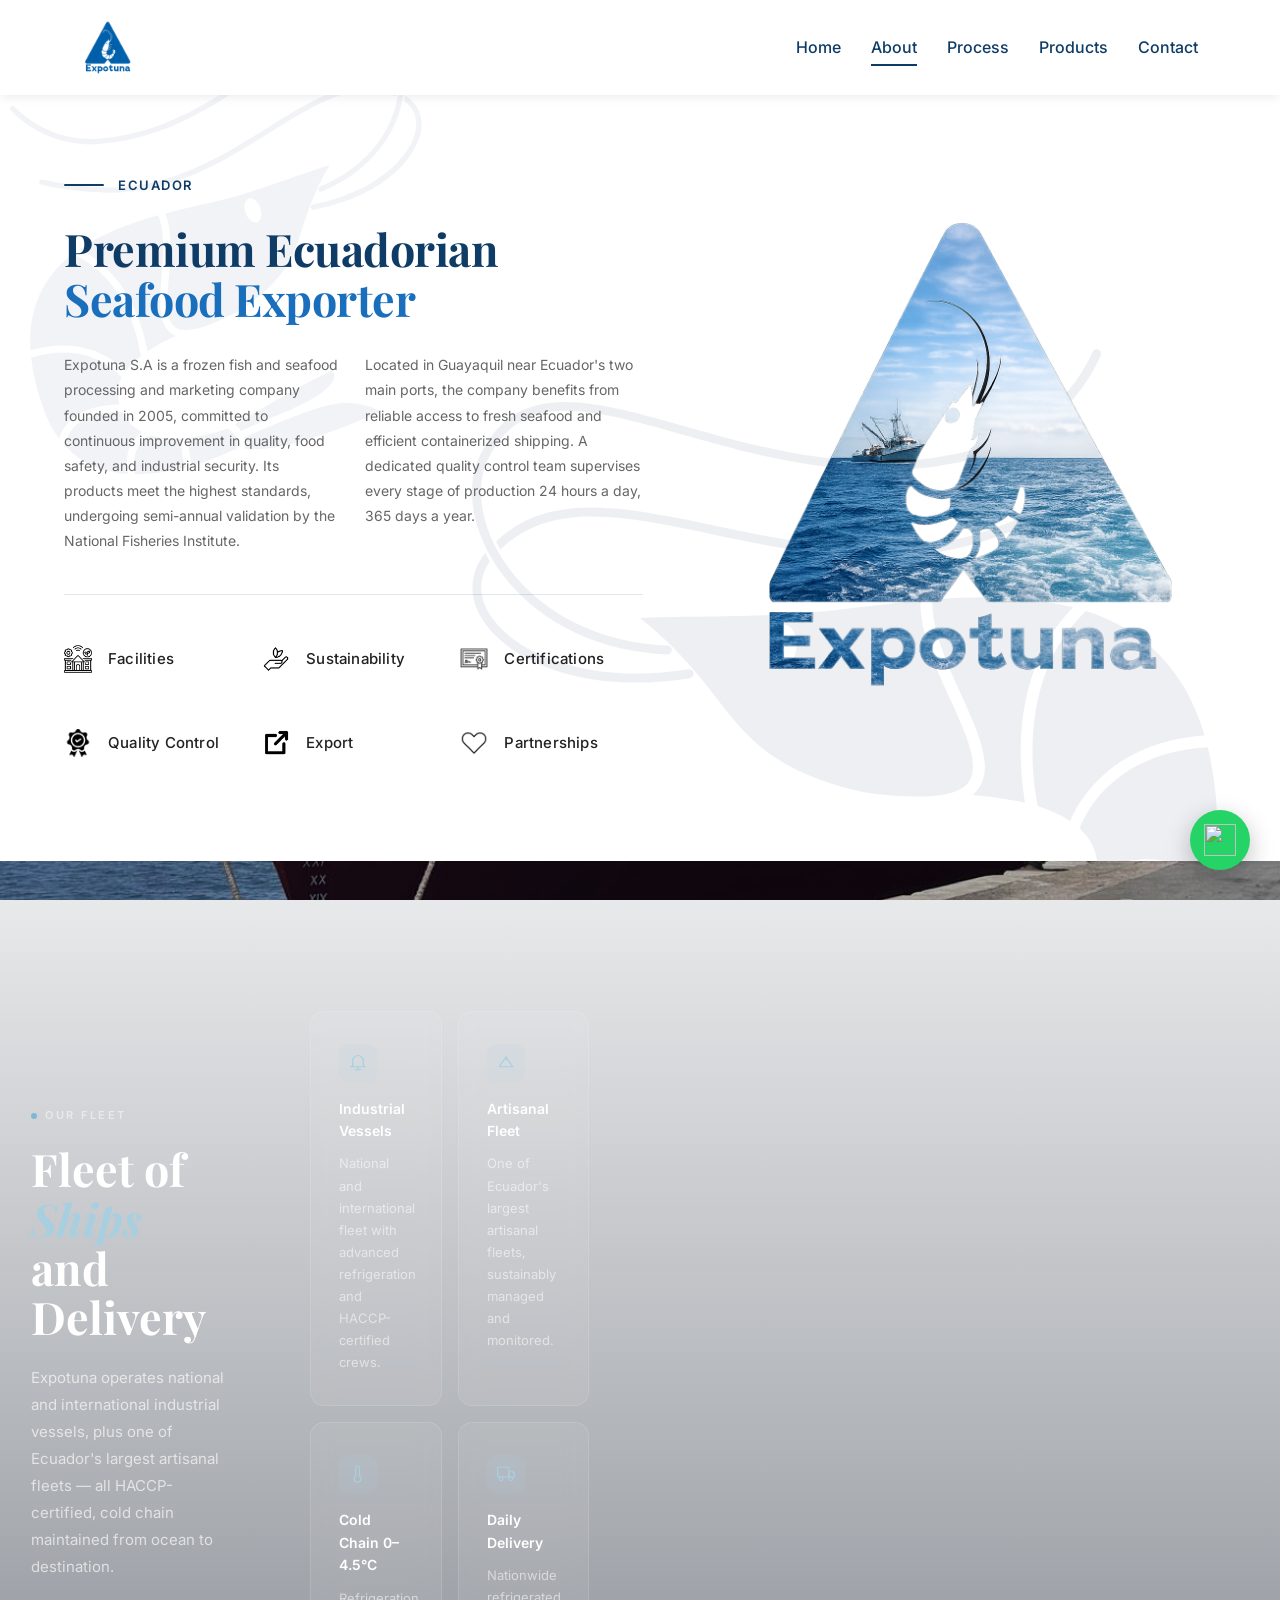
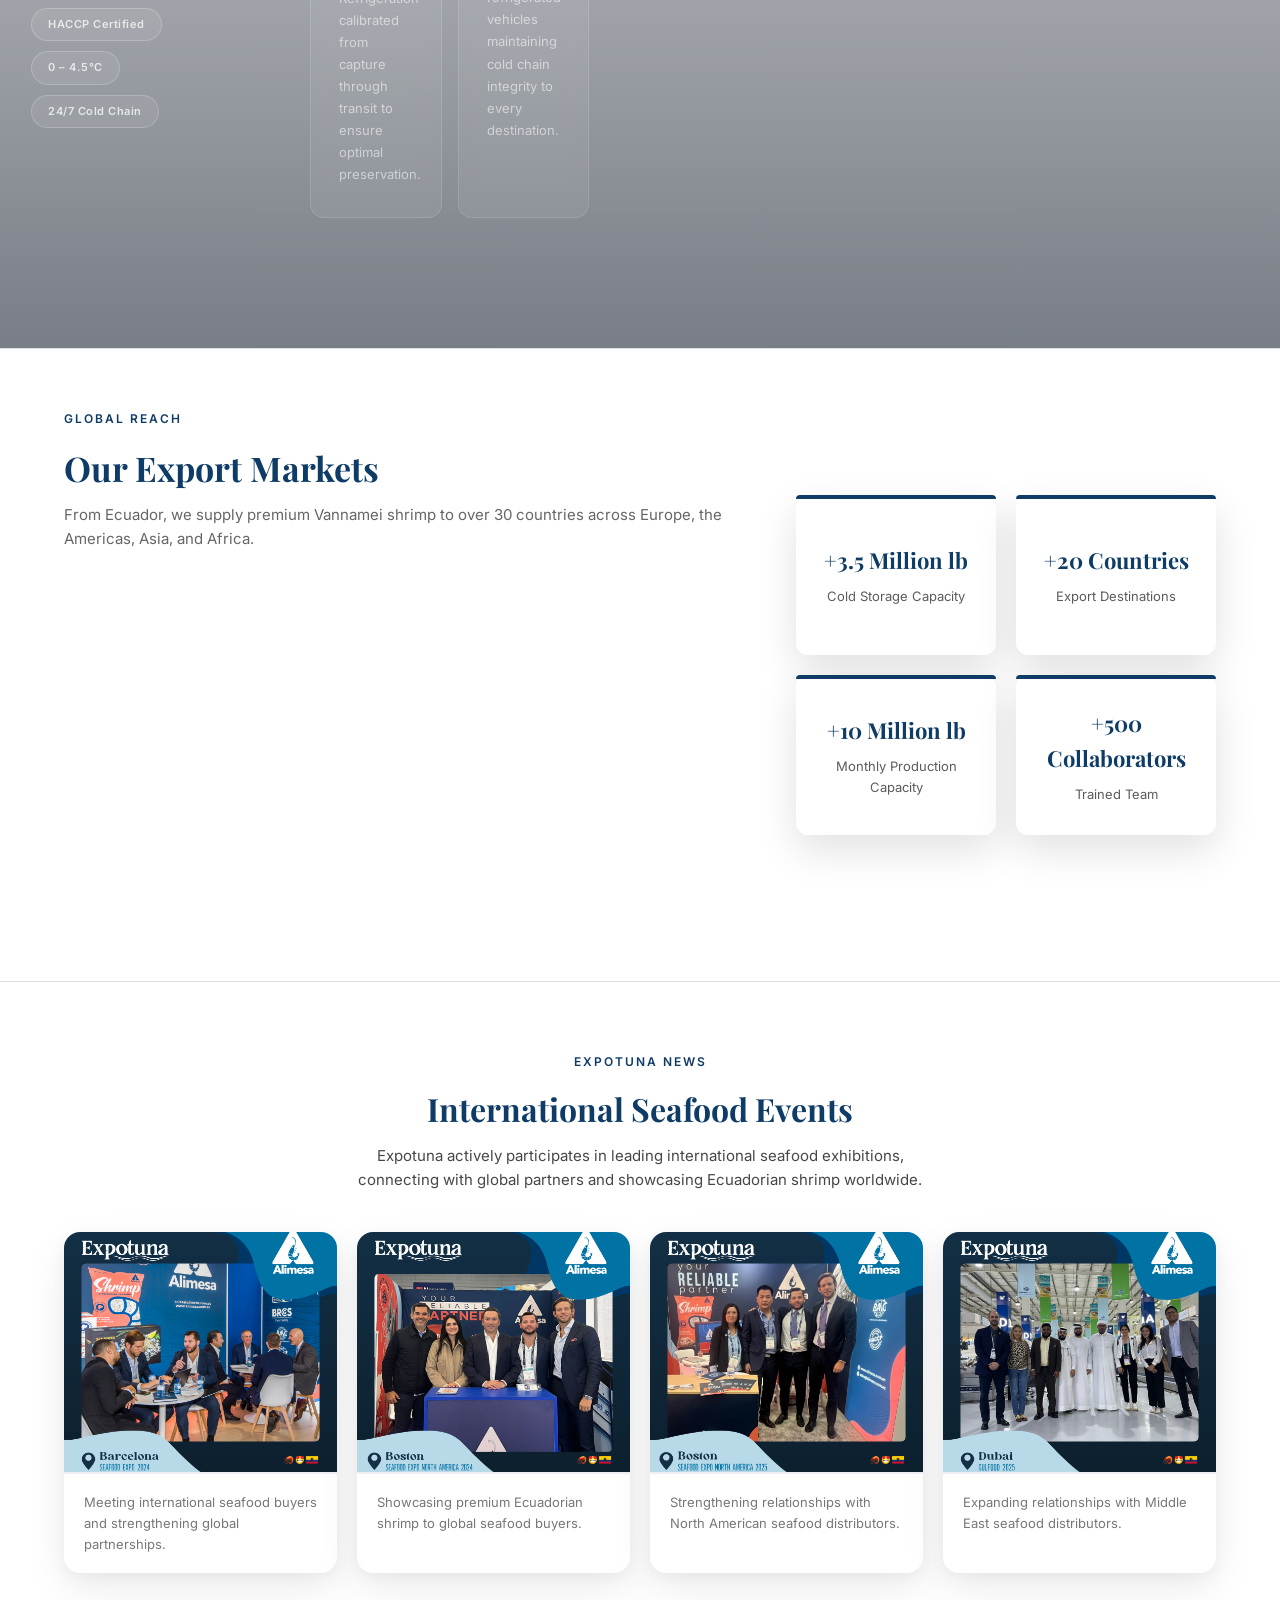
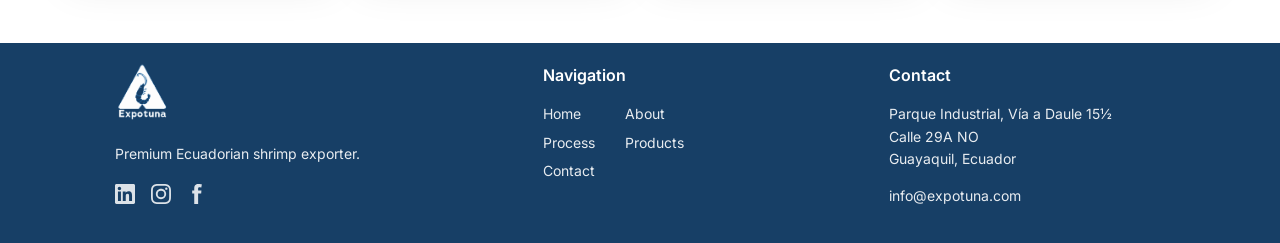
==== about.html @ 07ec6276 "Modified the about inner page: fleet of ships part" ====
<!DOCTYPE html>
<html lang="en">

<head>

    <meta charset="UTF-8">
    <meta name="viewport" content="width=device-width, initial-scale=1.0">

    <title>About - Expotuna</title>

    <link rel="stylesheet" href="css/styles.css">
    <link rel="stylesheet" href="css/about.css">

    <link
        href="https://fonts.googleapis.com/css2?family=Playfair+Display:wght@500;600;700&family=Inter:wght@300;400;500;600&display=swap"
        rel="stylesheet">

    <link rel="icon" type="image/png" href="assets/logos/expotuna-logo.png">

</head>

<a href="https://wa.me/593958924566" class="whatsapp-float" target="_blank">
    <img src="https://cdn-icons-png.flaticon.com/512/733/733585.png">
</a>

<body>


    <header class="navbar navbar-internal">

        <div class="nav-container">

            <img src="assets/logos/expotuna-logo.png" class="logo">

            <nav>
                <a href="index.html">Home</a>
                <a href="about.html" class="active">About</a>
                <a href="process.html">Process</a>
                <a href="products.html">Products</a>
                <a href="contact.html">Contact</a>
            </nav>

        </div>

    </header>

<!-- COMPANY DESCRIPTION — Editorial layout -->
<section class="about-editorial-section">

    <div class="container about-editorial-grid">
  
      <!-- LEFT: texto -->
      <div class="about-editorial-content">
  
        <div class="about-accent-line">
          <span></span>
          <p class="about-country">Ecuador</p>
        </div>
  
        <h2 class="about-editorial-title">
          Premium Ecuadorian<br>
          <span>Seafood Exporter</span>
        </h2>
  
        <div class="about-text-cols">
          <p>Expotuna S.A is a frozen fish and seafood processing and marketing company founded in 2005, committed to continuous improvement in quality, food safety, and industrial security. Its products meet the highest standards, undergoing semi-annual validation by the National Fisheries Institute.</p>
          <p>Located in Guayaquil near Ecuador's two main ports, the company benefits from reliable access to fresh seafood and efficient containerized shipping. A dedicated quality control team supervises every stage of production 24 hours a day, 365 days a year.</p>
        </div>
  
<!-- ICON GRID — custom SVGs -->
<div class="about-icon-grid">

    <div class="about-icon-item">
      <img src="assets/icons/facilities.png" alt="Facilities">
      <p>Facilities</p>
    </div>
  
    <div class="about-icon-item">
      <img src="assets/icons/sustainabilty.png" alt="Sustainability">
      <p>Sustainability</p>
    </div>
  
    <div class="about-icon-item">
      <img src="assets/icons/certifications.png" alt="Certifications">
      <p>Certifications</p>
    </div>
  
    <div class="about-icon-item">
      <img src="assets/icons/quality.png" alt="Quality Control">
      <p>Quality Control</p>
    </div>
  
    <div class="about-icon-item">
      <img src="assets/icons/export.png" alt="Export">
      <p>Export</p>
    </div>
  
    <div class="about-icon-item">
      <img src="assets/icons/heart.png" alt="Partnerships">
      <p>Partnerships</p>
    </div>
  
  </div>
  
      </div>
  
      <!-- RIGHT: logo -->
      <div class="about-visual">
        <img
          src="assets/logos/expotuna-logo-about.png"
          alt="Expotuna"
          class="about-logo-triangle"
        >
      </div>
  
    </div>
  
  </section>

<!-- FLEET SECTION -->

<section class="fleet-section">

    <!-- PARALLAX IMAGE -->
    <div class="fleet-parallax">
      <div class="fleet-parallax-img" style="background-image: url('assets/images/prueba-barco.png')"></div>
      <div class="fleet-parallax-overlay"></div>
    </div>
  
    <!-- CONTENT — aparece con fade al hacer scroll -->
    <div class="fleet-content" data-fleet-reveal>
  
      <div class="fleet-content-inner">
  
        <div class="fleet-text">
          <p class="fleet-tag">
            <span class="fleet-tag-dot"></span>
            Our Fleet
          </p>
          <h2 class="fleet-title">Fleet of <em>Ships</em><br>and Delivery</h2>
          <p class="fleet-intro">Expotuna operates national and international industrial vessels, plus one of Ecuador's largest artisanal fleets — all HACCP-certified, cold chain maintained from ocean to destination.</p>
          <div class="fleet-pills">
            <span class="fleet-pill">HACCP Certified</span>
            <span class="fleet-pill">0 – 4.5°C</span>
            <span class="fleet-pill">24/7 Cold Chain</span>
          </div>
        </div>
  
        <div class="fleet-cards">
          <div class="fleet-card">
            <div class="fleet-card-icon">
              <svg viewBox="0 0 24 24" fill="none" stroke="currentColor" stroke-width="1.6" stroke-linecap="round" stroke-linejoin="round"><path d="M22 17H2a3 3 0 0 0 3-3V9a7 7 0 0 1 14 0v5a3 3 0 0 0 3 3Z"/><path d="M12 17v4"/><path d="M8 21h8"/></svg>
            </div>
            <h5>Industrial Vessels</h5>
            <p>National and international fleet with advanced refrigeration and HACCP-certified crews.</p>
          </div>
          <div class="fleet-card">
            <div class="fleet-card-icon">
              <svg viewBox="0 0 24 24" fill="none" stroke="currentColor" stroke-width="1.6" stroke-linecap="round" stroke-linejoin="round"><path d="M3 17l9-13 9 13H3z"/><path d="M12 4v4"/></svg>
            </div>
            <h5>Artisanal Fleet</h5>
            <p>One of Ecuador's largest artisanal fleets, sustainably managed and monitored.</p>
          </div>
          <div class="fleet-card">
            <div class="fleet-card-icon">
              <svg viewBox="0 0 24 24" fill="none" stroke="currentColor" stroke-width="1.6" stroke-linecap="round" stroke-linejoin="round"><path d="M14 14.76V3.5a2.5 2.5 0 0 0-5 0v11.26a4.5 4.5 0 1 0 5 0z"/></svg>
            </div>
            <h5>Cold Chain 0–4.5°C</h5>
            <p>Refrigeration calibrated from capture through transit to ensure optimal preservation.</p>
          </div>
          <div class="fleet-card">
            <div class="fleet-card-icon">
              <svg viewBox="0 0 24 24" fill="none" stroke="currentColor" stroke-width="1.6" stroke-linecap="round" stroke-linejoin="round"><rect x="1" y="3" width="15" height="13"/><polygon points="16 8 20 8 23 11 23 16 16 16 16 8"/><circle cx="5.5" cy="18.5" r="2.5"/><circle cx="18.5" cy="18.5" r="2.5"/></svg>
            </div>
            <h5>Daily Delivery</h5>
            <p>Nationwide refrigerated vehicles maintaining cold chain integrity to every destination.</p>
          </div>
        </div>
  
      </div>
  
    </div>
  
  </section>

    <!-- EXPORT MARKETS + STATS -->
    <section class="export-map">

        <div class="container">

            <div class="export-grid">

                <!-- LEFT: MAP -->
                <div class="export-map-left">

                    <p class="section-label">GLOBAL REACH</p>
                    <h2>Our Export Markets</h2>
                    <p class="export-map-intro">
                        From Ecuador, we supply premium Vannamei shrimp to over 30 countries across Europe, the
                        Americas, Asia, and Africa.
                    </p>

                    <div class="map-wrapper">
                        <div id="map-tooltip" class="map-tooltip"></div>
                        <svg id="world-map" viewBox="0 0 960 500" xmlns="http://www.w3.org/2000/svg"
                            style="width:100%;display:block;"></svg>
                    </div>

                </div>

                <!-- RIGHT: STATS -->
                <div class="export-stats">

                    <div class="mission-card">
                        <h3>+3.5 Million lb</h3>
                        <p>Cold Storage Capacity</p>
                    </div>

                    <div class="mission-card">
                        <h3>+20 Countries</h3>
                        <p>Export Destinations</p>
                    </div>

                    <div class="mission-card">
                        <h3>+10 Million lb</h3>
                        <p>Monthly Production Capacity</p>
                    </div>

                    <div class="mission-card">
                        <h3>+500 Collaborators</h3>
                        <p>Trained Team</p>
                    </div>

                </div>

            </div>

        </div>

    </section>

    <!-- NEWS SECTION -->

    <section class="news">

        <div class="container">
            <p class="section-label">EXPOTUNA NEWS</p>
            <h2>International Seafood Events</h2>
            <p class="news-intro">
                Expotuna actively participates in leading international seafood exhibitions,
                connecting with global partners and showcasing Ecuadorian shrimp worldwide.
            </p>
            <div class="news-grid">

                <!-- BARCELONA 2024 -->
                <div class="news-card">
                    <div class="card-slider">
                        <img src="assets/images/bcn-2024-1.png" class="slide active">
                        <img src="assets/images/bcn-2024-2.png" class="slide">
                        <img src="assets/images/bcn-2024-3.png" class="slide">
                        <div class="card-overlay">
                            <p class="card-overlay-title">Seafood Expo Global</p>
                            <p class="card-overlay-location">Barcelona • 2024</p>
                        </div>
                    </div>
                    <div class="news-content">
                        <p>Meeting international seafood buyers and strengthening global partnerships.</p>
                    </div>
                </div>

                <!-- BOSTON 2024 -->
                <div class="news-card">
                    <div class="card-slider">
                        <img src="assets/images/BOSTON-2024-1.png" class="slide active">
                        <img src="assets/images/BOSTON-2024-2.png" class="slide">
                        <img src="assets/images/BOSTON-2024-3.png" class="slide">
                        <img src="assets/images/BOSTON-2024-4.png" class="slide">
                        <div class="card-overlay">
                            <p class="card-overlay-title">Seafood Expo North America</p>
                            <p class="card-overlay-location">Boston • 2024</p>
                        </div>
                    </div>
                    <div class="news-content">
                        <p>Showcasing premium Ecuadorian shrimp to global seafood buyers.</p>
                    </div>
                </div>

                <!-- BOSTON 2025 -->
                <div class="news-card">
                    <div class="card-slider">
                        <img src="assets/images/BOSTON-2025-1.png" class="slide active">
                        <img src="assets/images/BOSTON-2025-2.png" class="slide">
                        <img src="assets/images/BOSTON-2025-3.png" class="slide">
                        <img src="assets/images/BOSTON-2025-4.png" class="slide">
                        <div class="card-overlay">
                            <p class="card-overlay-title">Seafood Expo North America</p>
                            <p class="card-overlay-location">Boston • 2025</p>
                        </div>
                    </div>
                    <div class="news-content">
                        <p>Strengthening relationships with North American seafood distributors.</p>
                    </div>
                </div>

                <!-- DUBAI 2025 -->
                <div class="news-card">
                    <div class="card-slider">
                        <img src="assets/images/DUBAI-2025-1.png" class="slide active">
                        <img src="assets/images/DUBAI-2025-2.png" class="slide">
                        <img src="assets/images/DUBAI-2025-3.png" class="slide">
                        <div class="card-overlay">
                            <p class="card-overlay-title">Gulfood Expo</p>
                            <p class="card-overlay-location">Dubai • 2025</p>
                        </div>
                    </div>
                    <div class="news-content">
                        <p>Expanding relationships with Middle East seafood distributors.</p>
                    </div>
                </div>

            </div>


        </div>

        </div>

    </section>

    <!-- FOOTER -->

    <footer class="footer">

        <div class="footer-container">

            <div class="footer-col">

                <img src="assets/logos/expotuna-logo-white.png" class="footer-logo">

                <p>Premium Ecuadorian shrimp exporter.</p>

                <div class="footer-social">

                    <a href="https://www.linkedin.com/company/expotuna-s-a/" target="_blank">
                        <img src="assets/icons/linkedin.svg">
                    </a>

                    <a href="https://www.instagram.com/alimesaprofesional/" target="_blank">
                        <img src="assets/icons/instagram.svg">
                    </a>

                    <a href="https://www.facebook.com/alimesa.ec" target="_blank">
                        <img src="assets/icons/facebook.svg">
                    </a>

                </div>

            </div>


            <div class="footer-col">

                <h4>Navigation</h4>

                <div class="footer-nav">

                    <a href="index.html">Home</a>
                    <a href="about.html">About</a>
                    <a href="process.html">Process</a>
                    <a href="products.html">Products</a>
                    <a href="contact.html">Contact</a>

                </div>

            </div>


            <div class="footer-col">

                <h4>Contact</h4>

                <p class="footer-contact">
                    Parque Industrial, Vía a Daule 15½<br>
                    Calle 29A NO<br>
                    Guayaquil, Ecuador
                </p>

                <p class="footer-contact">
                    info@expotuna.com
                </p>

            </div>

        </div>

    </footer>

    <script src="https://cdn.jsdelivr.net/npm/d3@7/dist/d3.min.js"></script>
    <script src="https://cdn.jsdelivr.net/npm/topojson-client@3/dist/topojson-client.min.js"></script>
    <script src="js/about.js"></script>

</body>

</html>
---- css/styles.css ----
/* RESET */
* {
  margin: 0;
  padding: 0;
  box-sizing: border-box;
}
body {
  font-family: "Inter", sans-serif;
  color: #333;
  line-height: 1.6;
  background: #ffffff;
} /* CONTAINER */
.container {
  width: min(1200px, 90%);
  margin: auto;
} /* NAVBAR */
.navbar {
  position: absolute;
  top: 0;
  width: 100%;
  z-index: 10;
  padding: 20px 0;
}
.nav-container {
  display: flex;
  justify-content: space-between;
  align-items: center;
  width: min(1200px, 90%);
  margin: auto;
}
.logo {
  height: 110px;
}
nav a {
  color: white;
  text-decoration: none;
  margin-left: 30px;
  font-weight: 500;
  transition: 0.3s;
}
nav a:hover {
  opacity: 0.7;
} /* HERO */
.hero {
  position: relative;
  height: 100vh;
  overflow: visible;
  display: flex;
  align-items: center;
  justify-content: center;
  text-align: center;
}
.hero-img {
  position: absolute;
  width: 100%;
  height: 100%;
  object-fit: cover;
  z-index: -2;
}
.hero-overlay {
  position: absolute;
  width: 100%;
  height: 100%;
  background: rgba(0, 0, 0, 0.3);
  z-index: -1;
}
.hero-content {
  color: white;
  max-width: 700px;
}
.hero h1 {
  font-family: "Playfair Display", serif;
  font-size: 60px;
  margin-bottom: 20px;
}
.hero p {
  font-size: 18px;
  margin-bottom: 30px;
}
.hero-buttons {
  display: flex;
  justify-content: center;
  gap: 20px;
} /* BUTTONS */
.btn-primary {
  background: #0f3c66;
  color: white;
  padding: 12px 28px;
  text-decoration: none;
  border-radius: 4px;
  font-weight: 500;
  transition: 0.3s;
}
.btn-primary:hover {
  background: #1f5f9b;
}
.btn-secondary {
  border: 2px solid white;
  color: white;
  padding: 12px 28px;
  text-decoration: none;
  border-radius: 4px;
  font-weight: 500;
  transition: 0.3s;
}
.btn-secondary:hover {
  background: white;
  color: #0f3c66;
} /* ABOUT */
.about {
  padding: 140px 0;
  background: #f7f7f7;
}
.about-container {
  width: min(1180px, 90%);
  margin: auto;
  display: grid;
  grid-template-columns: 1fr 1fr;
  gap: 70px;
  align-items: center;
}
.section-label {
  font-size: 12px;
  letter-spacing: 2px;
  color: #0f3c66;
  margin-bottom: 10px;
}
.about-text h2 {
  font-size: 40px;
  margin-bottom: 20px;
}
.about-text p {
  margin-bottom: 20px;
  line-height: 1.7;
}
.about-highlights {
  margin-top: 25px;
  display: flex;
  flex-direction: column;
  gap: 10px;
  font-weight: 500;
  color: #0f3c66;
}
.about-image img {
  width: 100%;
  border-radius: 12px;
  box-shadow: 0 15px 40px rgba(0, 0, 0, 0.15);
} /* PROCESS */
.process {
  padding: 120px 0;
  text-align: center;
}
.process h2 {
  font-family: "Playfair Display", serif;
  font-size: 40px;
  margin-bottom: 60px;
}
.process-grid {
  display: grid;
  grid-template-columns: repeat(3, 1fr);
  gap: 40px;
}
.process-card img {
  width: 100%;
  border-radius: 6px;
  margin-bottom: 20px;
}
.process-card h3 {
  margin-bottom: 10px;
} /* PRODUCTS */
.products {
  padding: 120px 0;
  background: #f5f7fa;
  text-align: center;
}
.products h2 {
  font-family: "Playfair Display", serif;
  font-size: 40px;
  margin-bottom: 60px;
}
.products-grid {
  display: grid;
  grid-template-columns: repeat(4, 1fr);
  gap: 30px;
}
.product-card {
  background: white;
  border-radius: 6px;
  overflow: hidden;
  transition: 0.3s;
}
.product-card:hover {
  transform: translateY(-5px);
}
.product-card img {
  width: 100%;
  height: 200px;
  object-fit: cover;
}
.product-card h3 {
  padding: 20px;
} /* CERTIFICATIONS */
.certifications {
  padding: 90px 0 80px 0;
  background: #f5f7fa;
  text-align: center;
}
.certifications h2 {
  font-family: "Playfair Display", serif;
  font-size: 44px;
  margin-bottom: 20px;
}
.certifications p {
  max-width: 720px;
  margin: auto;
  margin-bottom: 70px;
  font-size: 17px;
  opacity: 0.85;
  line-height: 1.7;
}
.cert-grid {
  display: grid;
  grid-template-columns: repeat(4, 1fr);
  gap: 40px;
  align-items: center;
  justify-items: center;
  margin-top: 20px;
}
.cert-logo {
  display: flex;
  align-items: center;
  justify-content: center;
  height: 90px;
}
.cert-logo img {
  max-height: 75px;
  max-width: 160px;
  object-fit: contain;
  opacity: 0.9;
  transition: all 0.3s ease;
}
.cert-logo img:hover {
  opacity: 1;
  transform: scale(1.05);
} /* GALLERY */
.gallery {
  padding: 55px 0;
  background: white;
  text-align: center;
}
.gallery h2 {
  font-family: "Playfair Display", serif;
  font-size: 40px;
  margin-bottom: 10px;
}
.gallery-grid {
  display: grid;
  grid-template-columns: repeat(4, 1fr);
  gap: 20px;
  margin-top: 50px;
}
.gallery-grid img {
  width: 100%;
  height: 260px;
  object-fit: cover;
  border-radius: 12px;
  transition: 0.4s;
  box-shadow: 0 15px 35px rgba(0, 0, 0, 0.15);
}
.gallery-grid img:hover {
  transform: scale(1.05);
  box-shadow: 0 25px 50px rgba(0, 0, 0, 0.25);
} /* CONTACT CTA */
.contact-cta {
  padding: 35px 0;
  text-align: center;
  background: white;
}
.contact-cta-content {
  max-width: 520px;
  margin: auto;
}
.contact-cta h2 {
  font-family: "Playfair Display", serif;
  font-size: 34px;
  margin-bottom: 8px;
  color: #0f3c66;
}
.contact-cta p {
  font-size: 15px;
  margin-bottom: 18px;
  line-height: 1.5;
}
.cta-button {
  display: inline-block;
  background: #1d4b75;
  color: white;
  padding: 10px 24px;
  border-radius: 6px;
  text-decoration: none;
  font-weight: 500;
  transition: 0.25s;
}
.cta-button:hover {
  background: #163a5c;
  transform: translateY(-2px);
} /* FOOTER */ /* FOOTER */
.footer {
  background: #173f66;
  color: white;
  padding: 20px 0;
}
.footer-container {
  width: min(1050px, 90%);
  margin: auto;
  display: grid;
  grid-template-columns: 1.3fr 1fr 1fr;
  gap: 70px;
  align-items: start;
}
.footer-logo {
  width: 55px;
  margin-bottom: 15px;
}
.footer-col h4 {
  font-size: 16px;
  margin-bottom: 15px;
  font-weight: 600;
}
.footer-col p {
  font-size: 14px;
  line-height: 1.6;
  opacity: 0.9;
} /* NAVIGATION GRID */
.footer-nav {
  display: grid;
  grid-template-columns: auto auto;
  gap: 6px 30px;
  justify-content: start;
}
.footer-nav a {
  color: white;
  text-decoration: none;
  font-size: 14px;
  opacity: 0.9;
  transition: 0.2s;
}
.footer-nav a:hover {
  opacity: 1;
  transform: translateX(3px);
} /* CONTACT */
.footer-contact {
  font-size: 14px;
  margin-bottom: 15px;
  line-height: 1.6;
} /* RESPONSIVE */
@media (max-width: 900px) {
  .about-grid {
    grid-template-columns: 1fr;
  }
  .process-grid {
    grid-template-columns: 1fr;
  }
  .products-grid {
    grid-template-columns: 1fr 1fr;
  }
  .gallery-grid {
    grid-template-columns: 1fr 1fr;
  }
  .footer-grid {
    grid-template-columns: 1fr;
  }
  .hero h1 {
    font-size: 40px;
  }
}
@media (max-width: 600px) {
  .products-grid {
    grid-template-columns: 1fr;
  }
  .gallery-grid {
    grid-template-columns: 1fr;
  }
  .hero-buttons {
    flex-direction: column;
  }
} /* HERO IMPROVEMENTS */
.hero h1 {
  font-size: 72px;
  line-height: 1.1;
  margin-bottom: 25px;
}
.hero-subtitle {
  font-size: 20px;
  max-width: 700px;
  margin: auto;
  margin-bottom: 40px;
  opacity: 0.9;
}
.hero-stats {
  margin-top: 60px;
  display: flex;
  justify-content: center;
  gap: 80px;
  flex-wrap: wrap;
}
.hero-stat h3 {
  font-size: 32px;
  font-family: "Playfair Display", serif;
  margin-bottom: 5px;
}
.hero-stat p {
  font-size: 14px;
  letter-spacing: 1px;
  opacity: 0.85;
  text-transform: uppercase;
} /* PAGE HERO */
.page-hero {
  position: relative;
  height: 45vh;
  display: flex;
  align-items: center;
  justify-content: center;
  color: white;
  text-align: center;
  overflow: hidden;
}
.page-hero img {
  position: absolute;
  width: 100%;
  height: 100%;
  object-fit: cover;
  z-index: -2;
}
.page-hero-overlay {
  position: absolute;
  width: 100%;
  height: 100%;
  background: rgba(15, 60, 102, 0.6);
  z-index: -1;
}
.page-hero h1 {
  font-family: "Playfair Display", serif;
  font-size: 48px;
} /* PAGE CONTENT SPACING */
.about-preview,
.process,
.products,
.contact-cta {
  padding-top: 140px;
} /* PROCESS FLOW */
.process-flow {
  width: min(1200px, 90%);
  margin: auto;
  padding: 120px 0;
}
.process-step {
  display: grid;
  grid-template-columns: 1fr 1fr;
  gap: 80px;
  align-items: center;
  margin-bottom: 120px;
}
.process-step.reverse {
  direction: rtl;
}
.process-step.reverse .process-text {
  direction: ltr;
}
.process-step img {
  width: 100%;
  border-radius: 8px;
}
.process-text h2 {
  font-family: "Playfair Display", serif;
  font-size: 36px;
  margin-bottom: 20px;
}
.process-text p {
  font-size: 16px;
  max-width: 500px;
} /* RESPONSIVE */
@media (max-width: 900px) {
  .process-step {
    grid-template-columns: 1fr;
    gap: 40px;
    margin-bottom: 80px;
  }
  .process-step.reverse {
    direction: ltr;
  }
} /* PROCESS TIMELINE */
.process-flow {
  width: min(1200px, 90%);
  margin: auto;
  padding: 120px 0;
  position: relative;
} /* timeline line */
.process-timeline {
  position: absolute;
  left: 50%;
  top: 0;
  width: 4px;
  height: 100%;
  background: #e5e5e5;
  transform: translateX(-50%);
} /* step layout */
.process-step {
  display: grid;
  grid-template-columns: 1fr 1fr;
  gap: 80px;
  align-items: center;
  margin-bottom: 140px;
  position: relative;
}
.process-step.reverse {
  direction: rtl;
}
.process-step.reverse .process-text {
  direction: ltr;
} /* step number */
.process-number {
  position: absolute;
  left: 50%;
  top: 50%;
  transform: translate(-50%, -50%);
  background: #0f3c66;
  color: white;
  width: 60px;
  height: 60px;
  border-radius: 50%;
  display: flex;
  align-items: center;
  justify-content: center;
  font-weight: 600;
  z-index: 3;
} /* image */
.process-step img {
  width: 100%;
  border-radius: 10px;
  box-shadow: 0 10px 40px rgba(0, 0, 0, 0.15);
} /* text */
.process-text h2 {
  font-family: "Playfair Display", serif;
  font-size: 36px;
  margin-bottom: 20px;
}
.process-text p {
  font-size: 16px;
  max-width: 480px;
} /* animation */
[data-animate] {
  opacity: 0;
  transform: translateY(60px);
  transition: all 0.8s ease;
}
[data-animate].visible {
  opacity: 1;
  transform: translateY(0);
} /* mobile */
@media (max-width: 900px) {
  .process-timeline {
    display: none;
  }
  .process-step {
    grid-template-columns: 1fr;
    gap: 40px;
    margin-bottom: 80px;
  }
  .process-number {
    display: none;
  }
  .process-step.reverse {
    direction: ltr;
  }
} /* NAVBAR INTERNAL PAGES */
.navbar-dark {
  position: relative;
  background: white;
  box-shadow: 0 2px 12px rgba(0, 0, 0, 0.08);
}
.navbar-dark nav a {
  color: #0f3c66;
}
.navbar-dark nav a:hover {
  opacity: 0.7;
} /* PAGE HERO FIX */
.page-hero {
  margin-top: 0;
  height: 55vh;
}
.process-number {
  border: 6px solid white;
  box-shadow: 0 5px 20px rgba(0, 0, 0, 0.15);
} /* INTERNAL NAVBAR */
.navbar-internal {
  position: relative;
  background: white;
  padding: 20px;
  box-shadow: 0 2px 10px rgba(0, 0, 0, 0.08);
}
.navbar-internal nav a {
  color: #0f3c66;
}
.navbar-internal nav a:hover {
  opacity: 0.7;
}
.process-timeline {
  position: absolute;
  left: 50%;
  top: 0;
  width: 4px;
  height: 100%;
  background: #e5e5e5;
  transform: translateX(-50%);
  z-index: -1;
}
[data-animate] {
  opacity: 0;
  transform: translateY(60px);
  transition: all 0.8s ease;
}
[data-animate].visible {
  opacity: 1;
  transform: translateY(0);
} /* MISSION */
.mission {
  padding: 80px 0;
  background: linear-gradient(180deg, white 0%, white 100%);
}
.mission-grid {
  display: grid;
  grid-template-columns: 1fr 1fr;
  gap: 40px;
}
.mission-card::before {
  content: "";
  position: absolute;
  top: 0;
  left: 0;
  width: 100%;
  height: 4px;
  background: #0f3c66;
  border-radius: 12px 12px 0 0;
}
.mission-card {
  background: white;
  padding: 55px;
  border-radius: 12px;
  box-shadow: 0 20px 45px rgba(0, 0, 0, 0.08);
  position: relative;
  transition: all 0.35s ease;
}
.mission-card h3 {
  font-family: "Playfair Display", serif;
  font-size: 32px;
  margin-bottom: 15px;
  color: #0f3c66;
} /* SLIDER */
.hero-slider {
  position: absolute;
  top: 0;
  left: 0;
  width: 100%;
  height: 100%;
  z-index: -2;
}
.slide {
  position: absolute;
  top: 0;
  left: 0;
  width: 100%;
  height: 100%;
  object-fit: cover;
  transform: scale(1.05);
  opacity: 0;
  transition: opacity 1s ease, transform 6s ease;
}
.slide.active {
  opacity: 1;
  transform: scale(1);
} /* OVERLAY */
.hero-overlay {
  position: absolute;
  top: 0;
  left: 0;
  width: 100%;
  height: 100%;
  background: rgba(15, 60, 102, 0.55);
  z-index: -1;
} /* CONTENT */
.hero-content {
  color: white;
  max-width: 750px;
  z-index: 2;
}
.hero h1 {
  font-family: "Playfair Display", serif;
  font-size: 64px;
  margin-bottom: 25px;
}
.hero-subtitle {
  font-size: 20px;
  margin-bottom: 35px;
} /* ARROWS */
.slider-arrow {
  position: absolute;
  top: 50%;
  transform: translateY(-50%);
  font-size: 32px;
  color: white;
  background: rgba(255, 255, 255, 0.25);
  width: 50px;
  height: 50px;
  display: flex;
  align-items: center;
  justify-content: center;
  border-radius: 50%;
  cursor: pointer;
  backdrop-filter: blur(5px);
}
.slider-arrow.left {
  left: 30px;
}
.slider-arrow.right {
  right: 30px;
} /* CARDS */
.hero-cards {
  position: absolute;
  bottom: -70px;
  left: 50%;
  transform: translateX(-50%);
  display: flex;
  gap: 50px;
  z-index: 5;
}
.hero-card {
  background: white;
  width: 260px;
  height: 160px;
  display: flex;
  flex-direction: column;
  align-items: center;
  justify-content: center;
  border-radius: 16px;
  box-shadow: 0 25px 50px rgba(0, 0, 0, 0.15), 0 10px 25px rgba(0, 0, 0, 0.1);
  border: 1px solid rgba(0, 0, 0, 0.04);
  text-align: center;
  transform: translateY(-30px);
}
.hero-card h3 {
  font-family: "Playfair Display", serif;
  font-size: 44px;
  color: #0f3c66;
  margin-bottom: 5px;
}
.hero-card p {
  font-size: 13px;
  letter-spacing: 1px;
  text-transform: uppercase;
  opacity: 0.75;
}
.hero-card:hover {
  transform: translateY(-25px);
  box-shadow: 0 30px 60px rgba(0, 0, 0, 0.18), 0 10px 25px rgba(0, 0, 0, 0.12);
  transition: all 0.35s ease;
}
.section-label {
  font-size: 12px;
  letter-spacing: 2px;
  text-transform: uppercase;
  color: #0f3c66;
  margin-bottom: 12px;
  font-weight: 600;
}
.cert-divider {
  width: 80px;
  height: 2px;
  background: #0f3c66;
  margin: 40px auto 60px auto;
  opacity: 0.3;
}
.mission-line {
  width: 40px;
  height: 3px;
  background: #0f3c66;
  margin: 10px 0 20px 0;
  border-radius: 2px;
} /* PRODUCTS INTRO */
.products-intro {
  padding: 100px 0;
  text-align: center;
  background: #f7f7f7;
}
.products-intro p {
  max-width: 700px;
  margin: auto;
  margin-top: 20px;
} /* PRODUCT CATEGORIES */
.product-categories {
  padding: 120px 0;
  background: white;
  text-align: center;
}
.category-grid {
  display: grid;
  grid-template-columns: repeat(3, 1fr);
  gap: 40px;
  margin-top: 60px;
}
.category-card {
  background: #f7f7f7;
  border-radius: 10px;
  overflow: hidden;
  box-shadow: 0 10px 30px rgba(0, 0, 0, 0.08);
  transition: 0.3s;
}
.category-card:hover {
  transform: translateY(-6px);
}
.category-card img {
  width: 100%;
  height: 260px;
  object-fit: cover;
}
.category-card h3 {
  padding: 20px;
  color: #0f3c66;
} /* PACKAGING */
.packaging {
  padding: 120px 0;
  background: #f7f7f7;
  text-align: center;
}
.packaging p {
  max-width: 600px;
  margin: auto;
  margin-bottom: 50px;
}
.packaging-grid {
  display: grid;
  grid-template-columns: repeat(3, 1fr);
  gap: 40px;
  align-items: center;
}
.packaging-grid img {
  width: 100%;
  max-height: 260px;
  object-fit: contain;
} /* FIX CONTACT CTA SIZE */
.contact-cta {
  padding-top: 35px !important;
  padding-bottom: 35px !important;
} /* ABOUT */
.about {
  padding: 120px 0;
  background: #ffffff;
}
.about-grid {
  display: grid;
  grid-template-columns: 1fr 1fr;
  gap: 80px;
  align-items: center;
}
.about-text h2 {
  font-family: "Playfair Display", serif;
  font-size: 42px;
  margin-bottom: 25px;
}
.about-text p {
  margin-bottom: 18px;
  font-size: 16px;
  max-width: 520px;
}
.about-img {
  width: 100%;
  border-radius: 8px;
  box-shadow: 0 10px 40px rgba(0, 0, 0, 0.12);
} /* HERO SOCIAL ICONS */
.hero-social {
  position: absolute;
  top: 30px;
  right: 40px;
  display: flex;
  gap: 18px;
  z-index: 20;
}
.hero-social img {
  height: 22px;
  width: auto;
  opacity: 0.9;
  transition: all 0.3s ease;
}
.hero-social img:hover {
  opacity: 1;
  transform: scale(1.15);
}
.hero-social img {
  filter: invert(1);
} /* NAV MENU */
.nav-menu {
  display: flex;
  align-items: center;
  gap: 30px;
} /* FOOTER SOCIAL */
.footer-social {
  display: flex;
  gap: 16px;
  margin-top: 18px;
}
.footer-social img {
  height: 20px;
  filter: invert(1);
  opacity: 0.85;
  transition: all 0.3s ease;
}
.footer-social img:hover {
  opacity: 1;
  transform: scale(1.15);
} /* WORK WITH US */
.work {
  background: #f5f7fa;
  padding: 70px 0;
  text-align: center;
}
.work-title {
  font-family: "Playfair Display", serif;
  font-size: 42px;
  margin-bottom: 15px;
  color: #0f3c66;
}
.work-subtitle {
  max-width: 700px;
  margin: 0 auto 60px auto;
  font-size: 17px;
  line-height: 1.7;
}
.work-grid {
  display: grid;
  grid-template-columns: 1fr 1fr;
  gap: 40px;
}
.work-card {
  background: white;
  padding: 50px;
  border-radius: 14px;
  box-shadow: 0 15px 40px rgba(0, 0, 0, 0.08);
  font-size: 18px;
  line-height: 1.6;
}
.work-email {
  margin-top: 25px;
  font-weight: 600;
  font-size: 20px;
  color: #0f3c66;
  letter-spacing: 0.3px;
}
.work-card {
  background: white;
  padding: 55px 50px;
  border-radius: 16px;
  box-shadow: 0 25px 60px rgba(0, 0, 0, 0.08);
  transition: all 0.35s ease;
  position: relative;
}
.work-button {
  display: inline-block;
  margin-top: 25px;
  background: #0f3c66;
  color: white;
  padding: 14px 28px;
  border-radius: 8px;
  text-decoration: none;
  font-weight: 500;
  transition: all 0.3s ease;
}
.work-button:hover {
  background: #0c2f4e;
}
.work-card:hover {
  transform: translateY(-6px);
  box-shadow: 0 35px 80px rgba(0, 0, 0, 0.12);
}
.work-card::before {
  content: "";
  position: absolute;
  top: 0;
  left: 0;
  width: 100%;
  height: 4px;
  background: #0f3c66;
  border-radius: 16px 16px 0 0;
} /* MOBILE */
@media (max-width: 900px) {
  .work-grid {
    grid-template-columns: 1fr;
  }
}
.products-section {
  padding: 100px 0;
  background: #f7f9fc;
  text-align: center;
}
.products-section h2 {
  font-family: "Playfair Display", serif;
  font-size: 40px;
  margin-bottom: 25px;
  color: #0f3c66;
}
.products-description {
  max-width: 720px;
  margin: auto;
  margin-bottom: 70px;
  font-size: 16px;
  line-height: 1.7;
  opacity: 0.9;
}
.whatsapp-float {
  position: fixed;
  bottom: 30px;
  right: 30px;
  width: 60px;
  height: 60px;
  background: #25d366;
  border-radius: 50%;
  display: flex;
  align-items: center;
  justify-content: center;
  box-shadow: 0 8px 25px rgba(0, 0, 0, 0.25);
  z-index: 999;
  transition: all 0.3s ease;
}
.whatsapp-float img {
  width: 32px;
  height: 32px;
}
.whatsapp-float:hover {
  transform: scale(1.08);
  box-shadow: 0 10px 30px rgba(0, 0, 0, 0.35);
} /* GROUP SECTION */
.group-section {
  padding: 70px 0;
  background: #f5f7fa;
  text-align: center;
}
.group-title {
  font-size: 42px;
  margin-bottom: 15px;
  color: #1d3557;
}
.group-intro {
  max-width: 650px;
  margin: 0 auto 70px;
  font-size: 17px;
  color: #666;
  line-height: 1.6;
} /* GRID */
.group-grid {
  display: grid;
  grid-template-columns: repeat(3, 1fr);
  gap: 40px;
  max-width: 1000px;
  margin: 0 auto;
} /* CARD */
.company-card {
  background: white;
  padding: 45px 35px 40px 35px;
  border-radius: 16px;
  box-shadow: 0 15px 35px rgba(0, 0, 0, 0.08), 0 5px 15px rgba(0, 0, 0, 0.04);
  transition: all 0.35s ease;
  position: relative;
  overflow: hidden;
  display: flex;
  flex-direction: column;
  align-items: center;
  text-align: center;
}
.company-card:hover {
  transform: translateY(-8px);
  box-shadow: 0 30px 60px rgba(0, 0, 0, 0.12), 0 10px 25px rgba(0, 0, 0, 0.08);
} /* LOGO */
.company-logo {
  height: 95px;
  object-fit: contain;
  margin-bottom: 28px;
  opacity: 0.95;
} /* TEXT */
.company-card p {
  font-size: 15px;
  color: #555;
  line-height: 1.6;
  margin-bottom: 28px;
  max-width: 260px;
} /* BUTTON */
.company-btn {
  display: inline-block;
  background: #0f3c66;
  color: white;
  padding: 11px 22px;
  border-radius: 6px;
  font-size: 14px;
  font-weight: 500;
  text-decoration: none;
  transition: all 0.25s ease;
}
.company-btn:hover {
  background: #0c2f4e;
  transform: translateY(-1px);
}
.company-card::before {
  content: "";
  position: absolute;
  top: 0;
  left: 0;
  width: 100%;
  height: 4px;
  background: #0f3c66;
} /* NOTE */
.group-note {
  margin-top: 40px;
  font-size: 14px;
  color: #888;
}
.hero-video {
  position: absolute;
  width: 100%;
  height: 100%;
  object-fit: cover;
  z-index: -2;
}
nav {
  display: flex;
  align-items: center;
} /* ACTIVE NAV LINK */ /* NAVBAR ACTIVE + HOVER ANIMATION */
nav a {
  position: relative;
}
nav a::after {
  content: "";
  position: absolute;
  left: 50%;
  bottom: -6px;
  width: 0%;
  height: 2px;
  background: #0f3c66;
  transition: all 0.3s ease;
  transform: translateX(-50%);
} /* hover animation */
nav a:hover::after {
  width: 100%;
} /* active page */
nav a.active::after {
  width: 100%;
}

/* HOME NAVBAR */

.navbar-home{
    position:fixed;
    top:0;
    left:0;
    width:100%;
    background:transparent;
    box-shadow:none;
    }
    
    /* links blancos sobre hero */
    
    .navbar-home nav a{
    color:white;
    }
    
    /* cuando haces scroll */
    
    .navbar-home.scrolled{
    background:white;
    box-shadow:0 2px 10px rgba(0,0,0,0.08);
    }
    
    .navbar-home.scrolled nav a{
    color:#0f3c66;
    }

    /* LOGO SWITCH SOLO PARA HOME */

.navbar-home .logo-wrapper{
    position:relative;
    height:55px;
    }
    
    .navbar-home .logo{
    height:55px;
    position:absolute;
    left:0;
    top:0;
    transition:opacity .35s ease;
    }
    
    /* estado inicial */
    
    .navbar-home .logo-blue{
    opacity:0;
    }
    
    .navbar-home .logo-white{
    opacity:1;
    }
    
    /* estado scroll */
    
    .navbar-home.scrolled .logo-white{
    opacity:0;
    }
    
    .navbar-home.scrolled .logo-blue{
    opacity:1;
    }


    /* ================================
   SECTION BACKGROUNDS + DIVIDERS
   All sections after hero → white
   Separated by a thin brand-blue line
================================ */

/* Shared divider style */
.about,
.group-section,
.mission,
.certifications,
.work,
.contact-cta {
  background: #ffffff;
  border-top: 1px solid rgba(15, 60, 102, 0.15);
}

/* ABOUT */
.about {
  padding: 120px 0;
}

/* GROUP SECTION */
.group-section {
  padding: 70px 0;
  text-align: center;
}

/* MISSION */
.mission {
  padding: 80px 0;
  background: #ffffff;
  background: linear-gradient(180deg, #ffffff 0%, #ffffff 100%); /* override existing gradient */
}

/* CERTIFICATIONS */
.certifications {
  padding: 90px 0 80px 0;
}

/* WORK WITH US */
.work {
  padding: 70px 0;
}

/* CONTACT CTA */
.contact-cta {
  padding: 35px 0 !important;
}


/* Matches inner pages navbar when scrolled */
.navbar-home.scrolled {
    background: white;
    box-shadow: 0 2px 10px rgba(0, 0, 0, 0.08);
    border-bottom: 0.5px solid rgba(15, 60, 102, 0.3);
  }



/* ================================
   OUR GROUP — B + D combined
   Minimal borderless + always visible content
================================ */

.group-section {
    padding: 80px 0;
    background: #ffffff;
    text-align: center;
  }
  
  .group-grid {
    display: grid;
    grid-template-columns: repeat(3, 1fr);
    gap: 30px;
    max-width: 1000px;
    margin: 0 auto;
  }
  
  /* CARD */
  .company-card {
    background: #f8fafc;
    padding: 50px 35px 40px 35px;
    border-radius: 12px;
    border: 0.5px solid rgba(15, 60, 102, 0.1);
    box-shadow: none;
    transition: all 0.35s ease;
    position: relative;
    overflow: hidden;
    display: flex;
    flex-direction: column;
    align-items: center;
    text-align: center;
  }
  
  /* Remove old blue top bar */
  .company-card::before {
    display: none;
  }
  
  /* Angled color accent — top left corner triangle */
  .company-card::after {
    content: "";
    position: absolute;
    top: 0;
    left: 0;
    width: 0;
    height: 0;
    border-style: solid;
    border-width: 36px 36px 0 0;
    border-color: rgba(15, 60, 102, 0.12) transparent transparent transparent;
    transition: border-width 0.35s ease;
  }
  
  .company-card:hover {
    background: #ffffff;
    border-color: rgba(15, 60, 102, 0.18);
    box-shadow: 0 16px 48px rgba(15, 60, 102, 0.08);
    transform: translateY(-5px);
  }
  
  .company-card:hover::after {
    border-width: 48px 48px 0 0;
    border-color: rgba(15, 60, 102, 0.2) transparent transparent transparent;
  }
  
  /* LOGO */
  .company-logo {
    height: 80px;
    object-fit: contain;
    margin-bottom: 24px;
    opacity: 0.92;
    transition: opacity 0.3s ease;
  }
  
  .company-card:hover .company-logo {
    opacity: 1;
  }
  
  /* DESCRIPTION */
  .company-card p {
    font-size: 14px;
    color: #666;
    line-height: 1.7;
    margin-bottom: 24px;
    max-width: 240px;
  }
  
  /* BUTTON */
  .company-btn {
    display: inline-block;
    margin-top: auto;
    background: transparent;
    color: #0f3c66;
    padding: 9px 22px;
    border-radius: 6px;
    font-size: 13px;
    font-weight: 500;
    text-decoration: none;
    border: 1px solid rgba(15, 60, 102, 0.25);
    transition: all 0.25s ease;
  }
  
  .company-btn:hover {
    background: #0f3c66;
    color: white;
    border-color: #0f3c66;
  }
  
  /* NOTE */
  .group-note {
    margin-top: 40px;
    font-size: 13px;
    color: #aaa;
  }

  /* Active link underline — white when over hero, blue when scrolled */
.navbar-home nav a::after {
    background: white !important;
  }
  
  .navbar-home nav a.active::after {
    width: 100%;
    background: white !important;
  }
  
  .navbar-home.scrolled nav a::after {
    background: #0f3c66 !important;
  }
  
  .navbar-home.scrolled nav a.active::after {
    width: 100%;
    background: #0f3c66 !important;
  }

/* ================================
   HERO CARDS — Option D
   Glassmorphism + animated counters
================================ */

.hero-cards {
    position: absolute;
    bottom: 40px;
    left: 50%;
    transform: translateX(-50%);
    display: flex;
    gap: 24px;
    z-index: 5;
  }
  
  .hero-card {
    background: rgba(255, 255, 255, 0.12);
    backdrop-filter: blur(12px);
    -webkit-backdrop-filter: blur(12px);
    width: 220px;
    height: 140px;
    display: flex;
    flex-direction: column;
    align-items: center;
    justify-content: center;
    border-radius: 16px;
    border: 1px solid rgba(255, 255, 255, 0.25);
    text-align: center;
    transition: all 0.35s ease;
  }
  
  .hero-card:hover {
    background: rgba(255, 255, 255, 0.2);
    border-color: rgba(255, 255, 255, 0.4);
    transform: translateY(-4px);
  }
  
  .hero-card h3 {
    font-family: "Playfair Display", serif;
    font-size: 40px;
    color: white;
    margin-bottom: 6px;
    text-shadow: 0 2px 8px rgba(0, 0, 0, 0.2);
  }
  
  .hero-card p {
    font-size: 11px;
    letter-spacing: 1.5px;
    text-transform: uppercase;
    color: rgba(255, 255, 255, 0.8);
    font-weight: 500;
  }





  /* ================================
   ANIMATED WAVE DIVIDER
================================ */

.wave-divider {
    position: absolute;
    bottom: -100px;
    left: 0;
    width: 100%;
    line-height: 0;
    z-index: 3;
    overflow: hidden;
  }
  
  .wave-divider svg {
    display: block;
    width: 200%;
    height: 200px;
    animation: waveMove 18s linear infinite;
  }
  
  .wave2 {
    animation: waveShift 6s linear infinite;
  }
  
  .wave3 {
    animation: waveShift2 10s linear infinite;
  }
  
  @keyframes waveMove {
    0%   { transform: translateX(0); }
    100% { transform: translateX(-50%); }
  }
  
  @keyframes waveShift {
    0%   { transform: translateX(0); }
    100% { transform: translateX(-30%); }
  }
  
  @keyframes waveShift2 {
    0%   { transform: translateX(0); }
    100% { transform: translateX(-40%); }
  }



/* ================================
   HERO — FINAL CLEAN VERSION
   Delete ALL previous hero rules and
   replace with this single block
================================ */

.hero {
    position: relative;
    height: 100vh;
    overflow: hidden;
    display: flex;
    flex-direction: column;
    align-items: flex-start;
    justify-content: center;
    text-align: left;
  }
  
  .hero-video {
    position: absolute;
    width: 100%;
    height: 100%;
    object-fit: cover;
    z-index: -2;
  }
  
  .hero-overlay {
    position: absolute;
    top: 0;
    left: 0;
    width: 100%;
    height: 100%;
    background: linear-gradient(
      135deg,
      rgba(10, 35, 70, 0.88) 0%,
      rgba(15, 60, 102, 0.75) 60%,
      rgba(15, 60, 102, 0.55) 100%
    );
    z-index: -1;
  }
  
  /* CONTENT */
  .hero-content {
    color: white;
    max-width: 680px;
    z-index: 2;
    padding-left: 8%;
    margin-top: -95px;
  }
  
  .hero h1 {
    font-family: "Playfair Display", serif;
    font-size: 72px;
    line-height: 1.1;
    margin-bottom: 20px;
    font-weight: 700;
    letter-spacing: -1px;
  }
  
  .hero-subtitle {
    font-size: 19px;
    max-width: 520px;
    margin: 0 0 32px 0;
    opacity: 0.85;
    line-height: 1.6;
  }
  
  .hero-buttons {
    display: flex;
    justify-content: flex-start;
    gap: 16px;
    margin-bottom: 40px;
  }
  
  /* CARDS */
  .hero-cards {
    display: flex;
    gap: 16px;
    z-index: 5;
    padding-left: 8%;
  }
  
  .hero-card {
    background: rgba(255, 255, 255, 0.12);
    backdrop-filter: blur(12px);
    -webkit-backdrop-filter: blur(12px);
    width: 150px;
    height: 100px;
    display: flex;
    flex-direction: column;
    align-items: center;
    justify-content: center;
    border-radius: 14px;
    border: 1px solid rgba(255, 255, 255, 0.25);
    text-align: center;
    transition: all 0.35s ease;
  }
  
  .hero-card:hover {
    background: rgba(255, 255, 255, 0.2);
    border-color: rgba(255, 255, 255, 0.4);
    transform: translateY(-3px);
  }
  
  .hero-card h3 {
    font-family: "Playfair Display", serif;
    font-size: 26px;
    color: white;
    margin-bottom: 4px;
  }
  
  .hero-card p {
    font-size: 9px;
    letter-spacing: 1.2px;
    text-transform: uppercase;
    color: rgba(255, 255, 255, 0.8);
    font-weight: 500;
  }
  
  /* WAVE DIVIDER */
  .wave-divider {
    position: absolute;
    bottom: -40px;
    left: 0;
    width: 100%;
    line-height: 0;
    z-index: 3;
    overflow: hidden;
  }
  
  .wave-divider svg {
    display: block;
    width: 200%;
    height: 280px;
    animation: waveMove 70s linear infinite;
  }
  
  .wave2 { animation: waveShift 34s linear infinite; }
  .wave3 { animation: waveShift2 30s linear infinite; }
  .wave4 { animation: waveMove 35s linear infinite; }
  
  @keyframes waveMove {
    0%   { transform: translateX(0); }
    100% { transform: translateX(-50%); }
  }
  
  @keyframes waveShift {
    0%   { transform: translateX(0); }
    100% { transform: translateX(-30%); }
  }
  
  @keyframes waveShift2 {
    0%   { transform: translateX(0); }
    100% { transform: translateX(-40%); }
  }

  /* FIND THIS (near bottom of styles.css) and REPLACE with below */

/* CARDS */
.hero-cards {
    display: flex;
    gap: 16px;
    z-index: 5;
    padding-left: 8%;
    width: 100%;
    justify-content: flex-start;
    position: relative;
    bottom: auto;
    left: auto;
    transform: none;
    margin-top: 40px;
  }

  .about {
    border-top: none !important;
  }

  /* View Products button — white in hero */
.hero .btn-primary {
    background: white;
    color: #0f3c66;
  }
  
  .hero .btn-primary:hover {
    background: rgba(255, 255, 255, 0.85);
  }



  /* ================================
   ABOUT SECTION — index.html upgrade
================================ */

.about {
    padding: 100px 0;
    background: #ffffff;
    border-top: none !important;
  }
  
  .about-container {
    width: min(1180px, 90%);
    margin: auto;
    display: grid;
    grid-template-columns: 1fr 1fr;
    gap: 80px;
    align-items: center;
  }
  
  /* TITLE */
  .about-text h2 {
    font-family: 'Playfair Display', serif;
    font-size: 48px;
    line-height: 1.15;
    margin-bottom: 24px;
    color: #0f3c66;
    font-weight: 700;
  }
  
  .about-text h2 span {
    color: #0f3c66;
    position: relative;
    display: inline-block;
  }
  
  .about-text h2 span::after {
    content: "";
    position: absolute;
    bottom: -4px;
    left: 0;
    width: 100%;
    height: 3px;
    background: #0f3c66;
    opacity: 0.3;
    border-radius: 2px;
  }
  
  /* LEFT ACCENT LINE */
  .about-text {
    position: relative;
    padding-left: 28px;
  }
  
  .about-text::before {
    content: "";
    position: absolute;
    left: 0;
    top: 0;
    width: 3px;
    height: 100%;
    background: #0f3c66;
    opacity: 0.2;
    border-radius: 2px;
  }
  
  .about-text p {
    margin-bottom: 18px;
    font-size: 16px;
    line-height: 1.8;
    color: #555;
    max-width: 520px;
  }
  
  /* IMAGE */
  .about-image {
    position: relative;
  }
  
  .about-image img {
    width: 100%;
    border-radius: 20px;
    box-shadow: 0 30px 70px rgba(15, 60, 102, 0.18);
    display: block;
    min-height: 350px;
    object-fit: cover;
  }
  
  /* DECORATIVE FRAME */
  .about-image::before {
    content: "";
    position: absolute;
    top: -16px;
    right: -16px;
    width: 100%;
    height: 100%;
    border: 2px solid rgba(15, 60, 102, 0.15);
    border-radius: 20px;
    z-index: -1;
  }
  
  .about-image::after {
    display: none;
  }
  
  /* HIGHLIGHTS */
  .about-highlights {
    margin-top: 28px;
    display: flex;
    flex-direction: column;
    gap: 10px;
    font-weight: 500;
    color: #0f3c66;
    font-size: 15px;
  }
  
  /* MOBILE */
  @media (max-width: 900px) {
    .about-container {
      grid-template-columns: 1fr;
      gap: 50px;
    }
  
    .about-text {
      padding-left: 20px;
    }
  
    .about-image::after {
      left: 10px;
    }
  }

  /* ================================
   OUR GROUP — text upgrade
================================ */

.group-title {
    font-family: 'Playfair Display', serif;
    font-size: 46px;
    font-weight: 700;
    color: #0f3c66;
    margin-bottom: 16px;
    letter-spacing: -0.5px;
  }
  
  .group-intro {
    max-width: 580px;
    margin: 0 auto 60px auto;
    font-size: 16px;
    color: #666;
    line-height: 1.7;
  }
  
  .company-card p {
    font-size: 14px;
    color: #666;
    line-height: 1.7;
    margin-bottom: 24px;
    max-width: 240px;
  }
  
  .company-btn {
    font-size: 13px;
    font-weight: 600;
    letter-spacing: 0.3px;
  }

  /* ================================
   HERO — CLEAN FINAL
   Reemplaza TODOS los bloques anteriores
   que empiecen con .hero { ... }
================================ */

.hero {
    position: relative;
    height: 100vh;
    min-height: 620px;
    overflow: hidden;
    display: flex;
    flex-direction: column;
    align-items: flex-start;
    justify-content: center;
  }
  
  .hero-video {
    position: absolute;
    inset: 0;
    width: 100%;
    height: 100%;
    object-fit: cover;
    z-index: 0;
  }
  
  .hero-overlay {
    position: absolute;
    inset: 0;
    background: linear-gradient(
      120deg,
      rgba(8, 28, 58, 0.90) 0%,
      rgba(15, 60, 102, 0.72) 55%,
      rgba(15, 60, 102, 0.40) 100%
    );
    z-index: 1;
  }
  
  /* CONTENT */
  .hero-content {
    position: relative;
    z-index: 2;
    color: white;
    max-width: 640px;
    width: min(1180px, 90%);
    margin: 0 auto;
    padding: 0 0 0 0;
    /* Centrado horizontal real usando el sistema container */
    left: 0;
    right: 0;
    /* Offset vertical suave hacia arriba */
    margin-top: -60px;
  }
  
  /* Usa el mismo ancho que el resto del site */
  .hero > .hero-content {
    width: 90%;
    max-width: 1180px;
    margin-left: auto;
    margin-right: auto;
  }
  
  .hero h1 {
    font-family: "Playfair Display", serif;
    font-size: clamp(48px, 6vw, 72px);
    line-height: 1.08;
    margin-bottom: 20px;
    font-weight: 700;
    letter-spacing: -1px;
    color: white;
  }
  
  .hero-subtitle {
    font-size: clamp(15px, 1.5vw, 18px);
    max-width: 480px;
    margin: 0 0 32px 0;
    opacity: 0.82;
    line-height: 1.65;
    color: white;
  }
  
  /* BUTTONS */
  .hero-buttons {
    display: flex;
    justify-content: flex-start;
    gap: 14px;
  }
  
  /* Outline blanco — consistente con btn-secondary */
  .hero .btn-primary {
    background: transparent;
    color: white;
    border: 2px solid white;
    padding: 12px 28px;
    border-radius: 4px;
    font-weight: 600;
    font-size: 14px;
    letter-spacing: 0.3px;
    transition: all 0.25s ease;
    text-decoration: none;
  }
  
  .hero .btn-primary:hover {
    background: white;
    color: #0f3c66;
  }
  
  .hero .btn-secondary {
    background: transparent;
    color: rgba(255,255,255,0.75);
    border: 2px solid rgba(255,255,255,0.35);
    padding: 12px 28px;
    border-radius: 4px;
    font-weight: 500;
    font-size: 14px;
    transition: all 0.25s ease;
    text-decoration: none;
  }
  
  .hero .btn-secondary:hover {
    border-color: rgba(255,255,255,0.75);
    color: white;
  }
  
  /* HERO CARDS */
  .hero-cards {
    position: relative;
    z-index: 2;
    display: flex;
    gap: 14px;
    width: 90%;
    max-width: 1180px;
    margin: 36px auto 0 auto;
    justify-content: flex-start;
    /* Reset cualquier posicionamiento absoluto anterior */
    bottom: auto;
    left: auto;
    transform: none;
    padding: 0;
  }
  
  .hero-card {
    background: rgba(255, 255, 255, 0.10);
    backdrop-filter: blur(10px);
    -webkit-backdrop-filter: blur(10px);
    width: 170px;
    height: 108px;
    display: flex;
    flex-direction: column;
    align-items: center;
    justify-content: center;
    border-radius: 12px;
    border: 1px solid rgba(255, 255, 255, 0.20);
    text-align: center;
    transition: all 0.3s ease;
    gap: 6px;
  }
  
  .hero-card:hover {
    background: rgba(255, 255, 255, 0.17);
    border-color: rgba(255, 255, 255, 0.35);
    transform: translateY(-3px);
  }
  
  .hero-card h3 {
    font-family: "Playfair Display", serif;
    font-size: 30px;
    color: white;
    margin: 0;
    line-height: 1;
  }
  
  .hero-card p {
    font-size: 10px;
    letter-spacing: 1.4px;
    text-transform: uppercase;
    color: rgba(255, 255, 255, 0.72);
    font-weight: 500;
    margin: 0;
  }
  
  /* WAVE DIVIDER — eliminado */
  /* El corte entre hero y about lo hace un simple
     border-top en .about, sin wave.
     Si quieres un fade, usa el pseudo-element de abajo */
  
  .hero::after {
    content: "";
    position: absolute;
    bottom: 0;
    left: 0;
    width: 100%;
    height: 80px;
    background: linear-gradient(to bottom, transparent 0%, rgba(255,255,255,0.06) 100%);
    z-index: 2;
    pointer-events: none;
  }
  
  /* MOBILE */
  @media (max-width: 768px) {
    .hero {
      justify-content: flex-end;
      padding-bottom: 40px;
    }
  
    .hero > .hero-content {
      margin-top: 0;
    }
  
    .hero h1 {
      font-size: 38px;
    }
  
    .hero-subtitle {
      font-size: 15px;
    }
  
    .hero-buttons {
      flex-direction: column;
      gap: 10px;
    }
  
    .hero-cards {
      gap: 10px;
      flex-wrap: wrap;
    }
  
    .hero-card {
      width: calc(50% - 5px);
      height: 90px;
    }
  }
---- css/about.css ----
/* -------------------------------- */
/* ABOUT PAGE SPECIFIC STYLES */
/* -------------------------------- */


/* NAVBAR LOGO */

.navbar-internal .logo{
    height:55px;
    width:auto;
    object-fit:contain;
    }
    
    
    /* -------------------------------- */
    /* ABOUT LAYOUT */
    /* -------------------------------- */
    
    .about-page {
        padding: 50px 0;
        background-color: #eef3f8;
    }
    
    /* GRID */
    
    .about-page .about-grid {
        display: grid;
        grid-template-columns: 1.35fr 1fr;
        gap: 100px;
        align-items: start;
    }
    
    
    /* -------------------------------- */
    /* TEXT */
    /* -------------------------------- */
    
    .about-page-text h2 {
        font-family: 'Playfair Display', serif;
        font-size: 46px;
        margin-bottom: 35px;
        color: #0f3c66;
    }

    .about-page-text h2::after {
        content: "";
        display: block;
        width: 50px;
        height: 3px;
        background: #0f3c66;
        margin-top: 12px;
    }
    
    .about-page-text p {
        margin-bottom: 22px;
        line-height: 1.8;
        max-width: none;
        font-size: 17px;
        color: #555;
    }
    
    
    /* -------------------------------- */
    /* MISSION / STATS */
    /* -------------------------------- */
    
    .mission{
    padding:120px 0;
    }
    
    .mission-grid{
    display:grid;
    grid-template-columns:repeat(4,1fr);
    gap:40px;
    align-items:stretch;
    }
    
    .mission-card{
    height:260px;
    background:white;
    border-radius:12px;
    box-shadow:0 15px 40px rgba(0,0,0,0.12);
    display:flex;
    flex-direction:column;
    justify-content:center;
    align-items:center;
    padding:30px;
    text-align:center;
    }
    
    .mission-card h3{
    font-size:28px;
    margin-bottom:10px;
    width:100%;
    }
    
    .mission-card p{
    font-size:14px;
    opacity:0.8;
    }

    .mission-card:hover{
        transform:translateY(-6px);
        box-shadow:0 30px 60px rgba(0,0,0,0.12);
        }
    
    /* -------------------------------- */
    /* PROCESS SECTION */
    /* -------------------------------- */
    
    .process{
    background:white;
    padding:50px 0;
    text-align:center;
    }
    
    .process-grid{
    display:grid;
    grid-template-columns:1fr 1fr;
    gap:60px;
    max-width:900px;
    margin:auto;
    align-items:start;
    }
    
    .process h2{
    font-family:'Playfair Display', serif;
    font-size:36px;
    margin-bottom:16px;
    }
    
    .process p{
    max-width:420px;
    margin:0 auto 18px auto;
    line-height:1.8;
    }
    
    .process img{
    width:400px;
    max-height:240px;
    object-fit:cover;
    border-radius:12px;
    box-shadow:0 15px 40px rgba(0,0,0,0.18);
    display:block;
    margin:20px auto 0 auto;
    }
    
    
    /* -------------------------------- */
    /* MOBILE */
    /* -------------------------------- */
    
    @media(max-width:900px){
    
    .about-grid{
    grid-template-columns:1fr;
    gap:60px;
    }
    
    .about-images{
    justify-content:center;
    }
    
    .about-images img{
    width:80%;
    height:auto;
    }
    
    .process-grid{
    grid-template-columns:1fr;
    gap:50px;
    }
    
    .mission-grid{
    grid-template-columns:1fr 1fr;
    }
    
    }

 /* NEWS SECTION */

.news{
    padding:100px 0;
    background:white;
    text-align:center;
    }
    
    .news h2{
    font-family:'Playfair Display', serif;
    font-size:42px;
    margin-bottom:20px;
    color:#0f3c66;
    }
    
    .news-intro{
    max-width:700px;
    margin:auto;
    margin-bottom:70px;
    font-size:17px;
    line-height:1.7;
    opacity:0.9;
    }
    
    /* GRID */
    
    .news-grid{
    display:grid;
    grid-template-columns:repeat(4,1fr);
    gap:35px;
    }
    
    /* CARD */
    
    .news-card{
    background:white;
    border-radius:16px;
    overflow:hidden;
    
    box-shadow:
    0 15px 40px rgba(0,0,0,0.08),
    0 5px 15px rgba(0,0,0,0.04);
    
    transition:all .35s ease;
    }
    
    .news-card:hover{
    transform:translateY(-8px);
    box-shadow:
    0 25px 60px rgba(0,0,0,0.12),
    0 10px 25px rgba(0,0,0,0.08);
    }
    
    /* IMAGE SLIDER */
    
    .card-slider{
    position:relative;
    width:100%;
    height:240px;
    overflow:hidden;
    }
    
    .card-slider img{
    position:absolute;
    width:100%;
    height:100%;
    object-fit:cover;
    
    opacity:0;
    transition:opacity 1s ease;
    }
    
    .card-slider img.active{
    opacity:1;
    }
    
    /* CONTENT */
    
    .news-content{
    padding:25px;
    text-align:left;
    }
    
    .news-content h3{
    font-size:20px;
    margin-bottom:6px;
    color:#0f3c66;
    }
    
    .news-location{
    font-size:14px;
    color:#0f3c66;
    font-weight:600;
    margin-bottom:10px;
    }
    
    .news-content p{
    font-size:14px;
    line-height:1.6;
    color:#555;
    }
    
    .about-page-text{
        max-width:none;
        }
        
        .about-lead{
        font-size:18px;
        line-height:1.8;
        margin-bottom:28px;
        color:#0f3c66;
        font-weight:500;
        }
        
        .about-page-text p{
        font-size:17px;
        line-height:1.7;
        color:#555;
        }

        .process h2{
            color:#0f3c66;
            }
            
            .process p{
            font-size:16px;
            color:#555;
            }
            
            .process img{
            margin-top:25px;
            }

            .news-tag{
                display:inline-block;
                margin-bottom:10px;
                font-size:11px;
                letter-spacing:1px;
                text-transform:uppercase;
                color:#0f3c66;
                font-weight:600;
                opacity:0.7;
                }

/* RIGHT SIDE IMAGE */

.about-img-main{
    width:100%;
    max-width:340px;
    height:230px;
    object-fit:cover;
    border-radius:14px;
    box-shadow:0 20px 45px rgba(0,0,0,0.18);
    }
    
    /* BOTTOM IMAGES */
    
    .about-img-bottom{
    display:flex;
    grid-template-columns:repeat(3,1fr);
    gap:22px;
    
    margin-top:30px;
    width:100%;
    }
    
    /* BOTTOM IMAGES STYLE */
    
    .about-img-bottom img{
    width:100%;
    height:180px;
    object-fit:cover;
    border-radius:12px;
    
    box-shadow:0 15px 35px rgba(0,0,0,0.15);
    transition:all 0.35s ease;
    }
    
    .about-img-bottom img:hover{
    transform:scale(1.05);
    }

    .about-images{
        display:flex;
        flex-direction:column;
        align-items:flex-end;
        }

    /* ================================
   SECTION BACKGROUNDS + DIVIDERS
   about.html inner pages treatment
================================ */

.about-page {
    background: #ffffff;
    border-top: 1px solid rgba(15, 60, 102, 0.15);
  }
  
  .process {
    background: #ffffff;
    border-top: 1px solid rgba(15, 60, 102, 0.15);
  }
  
  .news {
    background: #ffffff;
    border-top: 1px solid rgba(15, 60, 102, 0.15);
  }
  
  .mission {
    background: #ffffff !important;
    border-top: 1px solid rgba(15, 60, 102, 0.15);
  }



  /* ================================
   ABOUT PAGE — first section redesign
================================ */

.about-page {
    background: #ffffff;
    border-top: 1px solid rgba(15, 60, 102, 0.15);
    padding: 60px 0 70px 0;
  }
  
  .about-page .about-grid {
    display: grid;
    grid-template-columns: 1fr 420px;
    gap: 60px;
    align-items: end;
  }
  
  /* TEXT SIDE */
  .about-page-text {
    max-width: none;
  }
  
  .about-page-text h2 {
    font-family: 'Playfair Display', serif;
    font-size: 46px;
    margin-bottom: 12px;
    color: #0f3c66;
    line-height: 1.15;
  }
  
  .about-page-text h2::after {
    content: "";
    display: block;
    width: 50px;
    height: 3px;
    background: #0f3c66;
    margin-top: 16px;
    margin-bottom: 32px;
    opacity: 0.5;
  }
  
  .about-lead {
    font-size: 16px;
    line-height: 1.8;
    color: #555;
    margin-bottom: 20px;
  }
  
  /* IMAGE SIDE — single image, full height */
  .about-page .about-images {
    display: flex;
    flex-direction: column;
    justify-content: flex-end;
    align-self: end;
    height: 100%;
  }
  
  .about-img-main {
    width: 105%;
    max-width: 105%;
    height: 500px;
    object-fit:fill;
    border-radius: 16px;
    box-shadow: 0 25px 60px rgba(15, 60, 102, 0.15);
  }
  
  /* HIDE the two bottom images — only one is loading */
  .about-img-bottom {
    display: none;
  }
  
  /* MOBILE */
  @media (max-width: 900px) {
    .about-page .about-grid {
      grid-template-columns: 1fr;
      gap: 50px;
    }
  
    .about-img-main {
      height: 320px;
    }
  }
  
  
  .process {
    background: #ffffff;
    border-top: 1px solid rgba(15, 60, 102, 0.15);
  }
  
  .news {
    background: #ffffff;
    border-top: 1px solid rgba(15, 60, 102, 0.15);
  }
  
  .mission {
    background: #ffffff !important;
    border-top: 1px solid rgba(15, 60, 102, 0.15);
  }





  /* ================================
   EXPORT MARKETS + STATS COMBINED
================================ */

.export-map {
    background: #ffffff;
    border-top: 1px solid rgba(15, 60, 102, 0.15);
    padding: 60px 0;
  }
  
  /* TWO COLUMN LAYOUT */
  .export-grid {
    display: grid;
    grid-template-columns: 1.6fr 1fr;
    gap: 60px;
    align-items: center;
  }
  
  /* LEFT */
  .export-map-left {
    text-align: left;
  }
  
  .export-map-left h2 {
    font-family: 'Playfair Display', serif;
    font-size: 34px;
    color: #0f3c66;
    margin-bottom: 8px;
  }
  
  .export-map-intro {
    max-width: 100%;
    margin: 0 0 20px 0;
    font-size: 15px;
    color: #666;
    line-height: 1.6;
  }
  
  .map-wrapper {
    position: relative;
    width: 100%;
  }
  
  /* RIGHT — STATS GRID */
  .export-stats {
    display: grid;
    grid-template-columns: 1fr 1fr;
    gap: 20px;
    align-items: stretch;
  }
  
  .export-stats .mission-card {
    height: 160px;
    display: flex;
    flex-direction: column;
    align-items: center;
    justify-content: center;
    padding: 20px;
    text-align: center;
  }
  
  .export-stats .mission-card h3 {
    font-size: 22px;
    margin-bottom: 8px;
  }
  
  .export-stats .mission-card p {
    font-size: 13px;
  }
  
  /* TOOLTIP */
  .map-tooltip {
    position: absolute;
    background: #0f3c66;
    color: white;
    padding: 6px 12px;
    border-radius: 6px;
    font-size: 13px;
    font-family: 'Inter', sans-serif;
    font-weight: 500;
    pointer-events: none;
    opacity: 0;
    visibility: hidden;
    transition: opacity 0.15s ease;
    white-space: nowrap;
    z-index: 10;
    letter-spacing: 0.3px;
  }
  
  .map-tooltip::after {
    content: "";
    position: absolute;
    bottom: -5px;
    left: 12px;
    width: 10px;
    height: 10px;
    background: #0f3c66;
    clip-path: polygon(0 0, 100% 0, 50% 100%);
  }
  
  /* MOBILE */
  @media (max-width: 900px) {
    .export-grid {
      grid-template-columns: 1fr;
      gap: 40px;
    }
  
    .export-map-left {
      text-align: center;
    }
  }





  /* NEWS SECTION */

.news {
    padding: 70px 0;
    background: white;
    text-align: center;
  }
  
  .news h2 {
    font-family: 'Playfair Display', serif;
    font-size: 32px;
    margin-bottom: 10px;
    color: #0f3c66;
  }
  
  .news-intro {
    max-width: 600px;
    margin: auto;
    margin-bottom: 40px;
    font-size: 15px;
    line-height: 1.6;
    opacity: 0.9;
  }
  
  /* GRID */
  .news-grid {
    display: grid;
    grid-template-columns: repeat(4, 1fr);
    gap: 20px;
    align-items: stretch;
  }
  
  /* A — EQUAL HEIGHT CARDS */
  .news-card {
    background: white;
    border-radius: 16px;
    overflow: hidden;
    box-shadow:
      0 15px 40px rgba(0, 0, 0, 0.08),
      0 5px 15px rgba(0, 0, 0, 0.04);
    transition: all .35s ease;
    display: flex;
    flex-direction: column;
  }
  
  .news-card:hover {
    transform: translateY(-8px);
    box-shadow:
      0 25px 60px rgba(0, 0, 0, 0.12),
      0 10px 25px rgba(0, 0, 0, 0.08);
  }
  
  /* B — IMAGE SLIDER */
  .card-slider {
    position: relative;
    width: 100%;
    height: 240px;
    overflow: hidden;
    flex-shrink: 0;
  }
  
  .card-slider img {
    position: absolute;
    width: 100%;
    height: 100%;
    object-fit: cover;
    opacity: 0;
    transition: opacity 1s ease, transform 0.5s ease;
  }
  
  .card-slider img.active {
    opacity: 1;
  }
  
  .news-card:hover .card-slider img.active {
    transform: scale(1.04);
  }
  
  /* B — HOVER OVERLAY */
  .card-overlay {
    position: absolute;
    bottom: 0;
    left: 0;
    width: 100%;
    padding: 18px 20px;
    background: linear-gradient(to top, rgba(15, 60, 102, 0.88) 0%, transparent 100%);
    transform: translateY(100%);
    transition: transform 0.35s ease;
    z-index: 2;
  }
  
  .news-card:hover .card-overlay {
    transform: translateY(0);
  }
  
  .card-overlay-title {
    font-family: 'Playfair Display', serif;
    font-size: 15px;
    color: white;
    font-weight: 600;
    margin-bottom: 3px;
  }
  
  .card-overlay-location {
    font-size: 12px;
    color: rgba(255, 255, 255, 0.8);
    letter-spacing: 0.4px;
  }
  
  /* A — CONTENT FILLS REMAINING HEIGHT */
  .news-content {
    padding: 18px 20px;
    text-align: left;
    display: flex;
    flex-direction: column;
    flex: 1;
    border-top: 2px solid rgba(15, 60, 102, 0.08);
  }
  
  .news-content h3 {
    font-size: 15px;
    margin-bottom: 4px;
    color: #0f3c66;
    font-weight: 600;
  }
  
  .news-location {
    font-size: 12px;
    color: #0f3c66;
    font-weight: 500;
    margin-bottom: 10px;
    opacity: 0.6;
  }
  
  .news-content p {
    font-size: 13px;
    line-height: 1.6;
    color: #777;
    flex: 1;
  }
  
  .news-tag {
    display: none;
  }

  

/* ================================
   ABOUT PAGE — editorial layout
================================ */

.about-page {
    background: #ffffff;
    padding: 70px 0 80px 0;
  }
  
  /* OUTER GRID: left title + right content */
  .about-editorial {
    display: grid;
    grid-template-columns: 260px 1fr;
    gap: 70px;
    align-items: start;
  }
  
  /* LEFT — BIG TITLE */
  .about-editorial-left {
    top: 80px;
    align-self: start;
    padding-left: 20px;
    border-left: 1.5px solid rgba(15, 60, 102, 0.2);
  }
  
  .about-editorial-left .section-label {
    margin-bottom: 20px;
  }
  
  .about-big-title {
    font-family: 'Playfair Display', serif;
    font-size: 52px;
    line-height: 1.1;
    font-weight: 700;
    color: #0f3c66;
    letter-spacing: -1px;
  }
  
  /* RIGHT — CONTENT */
  .about-editorial-right {
    display: flex;
    flex-direction: column;
    gap: 50px;
  }
  
  /* 3 TEXT COLUMNS */
  .about-cols {
    display: grid;
    grid-template-columns: repeat(3, 1fr);
    gap: 30px;
  }
  
  .about-col {
    display: flex;
    flex-direction: column;
  }
  
  .about-col p {
    font-size: 14px;
    color: #666;
    line-height: 1.8;
    margin-bottom: 20px;
    flex: 1;
  }
  
  .about-col-img {
    width: 100%;
    height: 200px;
    object-fit: cover;
    border-radius: 10px;
    box-shadow: 0 10px 30px rgba(15, 60, 102, 0.1);
    display: block;
    margin-top: auto;
  }
  
  /* MOBILE */
  @media (max-width: 900px) {
    .about-editorial {
      grid-template-columns: 1fr;
      gap: 40px;
    }
  
    .about-editorial-left {
      position: static;
    }
  
    .about-big-title {
      font-size: 38px;
    }
  
    .about-cols {
      grid-template-columns: 1fr;
      gap: 20px;
    }
  
    .about-img-main {
      height: 260px;
    }
  }

  .about-page .section-label {
    color: #333;
  }




  
  /* Add to about.css */

.fleet-section {
    padding: 50px 0;
    background: white;
    border-top: 1px solid rgba(15, 60, 102, 0.15);
}

.fleet-grid {
    display: grid;
    grid-template-columns: 1fr 3.2fr;
    gap: 60px;
    align-items: start;
}

.fleet-title-col {
    padding-top: 6px;
}

.fleet-title-col h2 {
    font-family: 'Playfair Display', serif;
    font-size: 32px;
    color: #0f3c66;
    line-height: 1.15;
    margin-top: 10px;
}

.fleet-content {
    display: grid;
    grid-template-columns: 1fr 1fr;
    gap: 40px;
    align-items: start;
}

.fleet-col p {
    font-size: 14px;
    line-height: 1.7;
    color: #555;
    margin-bottom: 12px;
}

.fleet-img {
    width: 100%;
    max-height: 200px;
    border-radius: 14px;
    object-fit: cover;
    margin-top: 8px;
    box-shadow: 0 15px 40px rgba(0, 0, 0, 0.12);
}

@media (max-width: 900px) {
    .fleet-grid {
        grid-template-columns: 1fr;
        gap: 30px;
    }
    .fleet-content {
        grid-template-columns: 1fr;
    }
}

.about-big-title {
    font-family: 'Playfair Display', serif;
    font-size: 32px;
    color: #0f3c66;
    line-height: 1.15;
    margin-top: 10px;
    border: none;
    padding: 0;
}

.about-editorial-left {
    border-left: none;
    padding-left: 0;
}


/* ================================
   ABOUT EDITORIAL SECTION
   Inspirado en Total Seafood layout
================================ */

.about-editorial-section {
    position: relative;
    background: white;
    padding: 80px 0 90px 0;
    overflow: hidden;
  }
  
  /* ================================
     GRID
  ================================ */
  
  .about-editorial-grid {
    position: relative;
    z-index: 1;
    display: grid;
    grid-template-columns: 1fr 1.15fr;
    gap: 70px;
    align-items: center;
  }
  
  /* ================================
     LEFT — visual block
  ================================ */
  
  .about-visual {
    position: relative;
    height: 500px;
    border-radius: 20px;
    overflow: hidden;
  }
  
  /* Background image */
  .about-visual-bg {
    position: absolute;
    inset: 0;
    border-radius: 20px;
    overflow: hidden;
  }
  
  .about-bg-img {
    width: 100%;
    height: 100%;
    object-fit: cover;
    display: block;
    transition: transform 0.6s ease;
  }
  
  .about-editorial-section:hover .about-bg-img {
    transform: scale(1.03);
  }
  
  /* Dark overlay so logo reads well */
  .about-visual-overlay {
    position: absolute;
    inset: 0;
    background: linear-gradient(
      135deg,
      rgba(8, 28, 58, 0.72) 0%,
      rgba(15, 60, 102, 0.55) 60%,
      rgba(15, 60, 102, 0.30) 100%
    );
  }
  
  /* Logo centrado encima */
  .about-logo-large {
    position: absolute;
    top: 50%;
    left: 50%;
    transform: translate(-50%, -50%);
    width: clamp(120px, 18vw, 200px);
    height: auto;
    object-fit: contain;
    filter: brightness(0) invert(1); /* fuerza blanco */
    opacity: 0.92;
    z-index: 2;
    transition: transform 0.4s ease, opacity 0.4s ease;
  }
  
  .about-visual:hover .about-logo-large {
    transform: translate(-50%, -50%) scale(1.05);
    opacity: 1;
  }
  
  /* ================================
     RIGHT — content
  ================================ */
  
  .about-editorial-content {
    display: flex;
    flex-direction: column;
    gap: 28px;
  }
  
  /* ACCENT LINE + COUNTRY */
  .about-accent-line {
    display: flex;
    align-items: center;
    gap: 14px;
  }
  
  .about-accent-line span {
    display: block;
    width: 40px;
    height: 2px;
    background: #0f3c66;
    border-radius: 2px;
    flex-shrink: 0;
  }
  
  .about-country {
    font-size: 13px;
    font-weight: 600;
    letter-spacing: 1.5px;
    text-transform: uppercase;
    color: #0f3c66;
    margin: 0;
  }
  
  /* TITLE */
  .about-editorial-title {
    font-family: 'Playfair Display', serif;
    font-size: clamp(32px, 3.5vw, 48px);
    font-weight: 700;
    color: #0f3c66;
    line-height: 1.12;
    letter-spacing: -0.5px;
    margin: 0;
  }
  
  .about-editorial-title span {
    color: #1a6fbd; /* tono más claro para contraste, como Total Seafood usa rojo */
  }
  
  /* TWO TEXT COLUMNS */
  .about-text-cols {
    display: grid;
    grid-template-columns: 1fr 1fr;
    gap: 24px;
  }
  
  .about-text-cols p {
    font-size: 14px;
    color: #666;
    line-height: 1.8;
    margin: 0;
  }
  
  /* ICON GRID */
  .about-icon-grid {
    display: grid;
    grid-template-columns: repeat(3, 1fr);
    gap: 0;
    border-top: 1px solid rgba(15, 60, 102, 0.12);
    padding-top: 24px;
    margin-top: 4px;
  }
  
  .about-icon-item {
    display: flex;
    align-items: center;
    gap: 10px;
    padding: 12px 16px 12px 0;
    border-right: 1px solid rgba(15, 60, 102, 0.10);
    border-bottom: 1px solid rgba(15, 60, 102, 0.10);
    transition: background 0.2s ease;
    cursor: default;
  }
  
  /* Quita border-right en última columna */
  .about-icon-item:nth-child(3n) {
    border-right: none;
  }
  
  /* Quita border-bottom en última fila */
  .about-icon-item:nth-last-child(-n+3) {
    border-bottom: none;
  }
  
  .about-icon-item:hover {
    background: rgba(15, 60, 102, 0.03);
  }
  
  .about-icon-item span {
    font-size: 20px;
    flex-shrink: 0;
  }
  
  .about-icon-item p {
    font-size: 13px;
    font-weight: 500;
    color: #444;
    margin: 0;
    letter-spacing: 0.2px;
  }
  
  /* ================================
     MOBILE
  ================================ */
  
  @media (max-width: 900px) {
    .about-editorial-grid {
      grid-template-columns: 1fr;
      gap: 40px;
    }
  
    .about-visual {
      height: 320px;
    }
  
    .about-text-cols {
      grid-template-columns: 1fr;
      gap: 16px;
    }
  
    .about-icon-grid {
      grid-template-columns: repeat(2, 1fr);
    }
  
    .about-icon-item:nth-child(3n) {
      border-right: 1px solid rgba(15, 60, 102, 0.10);
    }
  
    .about-icon-item:nth-child(2n) {
      border-right: none;
    }
  }

  /* ================================
   ABOUT VISUAL — logo triángulo solo
   Reemplaza el bloque .about-visual anterior
================================ */

.about-visual {
    display: flex;
    align-items: center;
    justify-content: center;
    height: 500px;
    /* Sin border-radius, sin overflow, sin bg */
    background: transparent;
    border-radius: 0;
    overflow: visible;
    position: relative;
  }
  
  .about-logo-triangle {
    width: 100%;
    max-width: 620px;
    height: auto;
    object-fit: contain;
    mix-blend-mode: multiply;
    transition: transform 0.5s ease;
  }
  
  .about-visual:hover .about-logo-triangle {
    transform: scale(1.04);
  }
  
  /* MOBILE */
  @media (max-width: 900px) {
    .about-visual {
      height: auto;
      padding: 20px 0;
    }
  
    .about-logo-triangle {
      max-width: 280px;
    }
  }

  .about-editorial-grid {
    position: relative;
    z-index: 1;
    display: grid;
    grid-template-columns: 1.15fr 1fr; /* texto más ancho, imagen más estrecha */
    gap: 70px;
    align-items: center;
  }
  
  /* MOBILE — apila texto arriba, logo abajo */
  @media (max-width: 900px) {
    .about-editorial-grid {
      grid-template-columns: 1fr;
      gap: 40px;
    }
  
    /* En móvil el logo va debajo del texto */
    .about-visual {
      order: 2;
    }
  
    .about-editorial-content {
      order: 1;
    }
  }

  /* ICON GRID — reemplaza el bloque anterior completo */

.about-icon-grid {
    display: grid;
    grid-template-columns: repeat(3, 1fr);
    gap: 20px 0;
    border-top: 1px solid rgba(15, 60, 102, 0.12);
    padding-top: 28px;
    margin-top: 8px;
  }
  
  .about-icon-item {
    display: flex;
    align-items: center;
    gap: 12px;
    padding: 10px 0;
    /* sin border-right, sin border-bottom */
    cursor: default;
    transition: opacity 0.2s ease;
  }
  
  .about-icon-item:hover {
    opacity: 0.7;
  }
  
  .about-icon-item svg {
    width: 22px;
    height: 22px;
    flex-shrink: 0;
  }
  
  .about-icon-item p {
    font-size: 13px;
    font-weight: 500;
    color: #333;
    margin: 0;
    letter-spacing: 0.2px;
  }

  /* ICON GRID — reemplaza el bloque anterior completo */

.about-icon-grid {
    display: grid;
    grid-template-columns: repeat(3, 1fr);
    gap: 28px 16px;
    border-top: 1px solid rgba(15, 60, 102, 0.12);
    padding-top: 36px;
    margin-top: 12px;
  }
  
  .about-icon-item {
    display: flex;
    align-items: center;
    gap: 16px;
    padding: 14px 0;
    cursor: default;
    transition: opacity 0.2s ease;
    /* sin border de ningún tipo */
    border: none;
  }
  
  .about-icon-item:hover {
    opacity: 0.65;
  }
  
  .about-icon-item svg {
    width: 30px;
    height: 30px;
    flex-shrink: 0;
  }
  
  .about-icon-item p {
    font-size: 15px;
    font-weight: 500;
    color: #222;
    margin: 0;
    letter-spacing: 0.2px;
  }

  /* ICON GRID — reemplaza el bloque anterior completo */

.about-icon-grid {
    display: grid;
    grid-template-columns: repeat(3, 1fr);
    gap: 28px 16px;
    border-top: 1px solid rgba(15, 60, 102, 0.12);
    padding-top: 36px;
    margin-top: 12px;
  }
  
  .about-icon-item {
    display: flex;
    align-items: center;
    gap: 16px;
    padding: 14px 0;
    cursor: default;
    transition: opacity 0.2s ease;
    /* sin border de ningún tipo */
    border: none;
  }
  
  .about-icon-item:hover {
    opacity: 0.65;
  }
  
  .about-icon-item img {
    width: 28px;
    height: 28px;
    flex-shrink: 0;
    object-fit: contain;
  }
  
  .about-icon-item p {
    font-size: 15px;
    font-weight: 500;
    color: #222;
    margin: 0;
    letter-spacing: 0.2px;
  }

  
  .about-editorial-section {
    position: relative;
    padding: 80px 0 90px 0;
    overflow: hidden;
  }
  
  .about-editorial-section::before {
    content: "";
    position: absolute;
    bottom: -400px;
    right: -140px;
    width: 950px;
    height: 950px;
    background-image: url("../assets/icons/noun-shrimp-4193031.svg");
    background-repeat: no-repeat;
    background-size: contain;
    opacity: 0.07;
    pointer-events: none;
    z-index: 0;
    filter: invert(18%) sepia(51%) saturate(849%) hue-rotate(178deg) brightness(92%) contrast(101%);
  }
  
  .about-editorial-section::after {
    content: "";
    position: absolute;
    top: -60px;
    left: -100px;
    width: 580px;
    height: 580px;
    background-image: url("../assets/icons/noun-shrimp-4193031.svg");
    background-repeat: no-repeat;
    background-size: contain;
    opacity: 0.05;
    pointer-events: none;
    z-index: 0;
    filter: invert(18%) sepia(51%) saturate(849%) hue-rotate(178deg) brightness(92%) contrast(101%);
    transform: scaleX(-1) rotate(20deg);
  }
  
  .about-shrimp-mid {
    position: absolute;
    top: 50%;
    left: 50%;
    transform: translate(-50%, -50%) rotate(-15deg);
    width: 500px;
    height: 500px;
    background-image: url("../assets/icons/noun-shrimp-4193031.svg");
    background-repeat: no-repeat;
    background-size: contain;
    opacity: 0.04;
    pointer-events: none;
    z-index: 0;
    filter: invert(18%) sepia(51%) saturate(849%) hue-rotate(178deg) brightness(92%) contrast(101%);
  }


  /* ================================
   FLEET — PARALLAX
================================ */

.fleet-section {
    position: relative;
    overflow: hidden;
    border-top: none;
  }
  
  /* PARALLAX IMAGE — fixed background */
  .fleet-parallax {
    position: absolute;
    inset: 0;
    z-index: 0;
  }
  
  .fleet-parallax-img {
    position: absolute;
    inset: -20%;
    background-size: cover;
    background-position: center 30%;
    background-attachment: fixed;
    filter: brightness(0.75) saturate(0.9);
  }
  
  .fleet-parallax-overlay {
    position: absolute;
    inset: 0;
    background: linear-gradient(
      to bottom,
      rgba(10, 20, 35, 0.08) 0%,
      rgba(10, 20, 35, 0.35) 60%,
      rgba(10, 20, 35, 0.55) 100%
    );
  }
  
  /* CONTENT */
  .fleet-content {
    position: relative;
    z-index: 2;
    padding: 100px 0 80px 0;
  }
  
  .fleet-content-inner {
    width: min(1200px, 90%);
    margin: 0 auto;
    display: grid;
    grid-template-columns: 1fr 1.4fr;
    gap: 80px;
    align-items: center;
  }
  
  /* REVEAL ANIMATION */
  [data-fleet-reveal] {
    opacity: 0;
    transform: translateY(40px);
    transition: opacity 0.9s ease, transform 0.9s ease;
  }
  
  [data-fleet-reveal].revealed {
    opacity: 1;
    transform: translateY(0);
  }
  
  /* TAG */
  .fleet-tag {
    display: inline-flex;
    align-items: center;
    gap: 8px;
    font-size: 11px;
    letter-spacing: 2.5px;
    text-transform: uppercase;
    color: rgba(255, 255, 255, 0.5);
    font-weight: 600;
    margin-bottom: 20px;
  }
  
  .fleet-tag-dot {
    display: inline-block;
    width: 6px;
    height: 6px;
    border-radius: 50%;
    background: #7eb8d4;
    flex-shrink: 0;
  }
  
  /* TITLE */
  .fleet-title {
    font-family: 'Playfair Display', serif;
    font-size: clamp(32px, 3.5vw, 46px);
    font-weight: 700;
    color: white;
    line-height: 1.1;
    margin-bottom: 22px;
  }
  
  .fleet-title em {
    font-style: italic;
    color: #a8cfe0;
  }
  
  /* INTRO */
  .fleet-intro {
    font-size: 15px;
    color: rgba(255, 255, 255, 0.65);
    line-height: 1.8;
    margin-bottom: 28px;
  }
  
  /* PILLS */
  .fleet-pills {
    display: flex;
    gap: 10px;
    flex-wrap: wrap;
  }
  
  .fleet-pill {
    padding: 7px 16px;
    background: rgba(255, 255, 255, 0.08);
    border: 0.5px solid rgba(255, 255, 255, 0.2);
    border-radius: 40px;
    font-size: 11px;
    font-weight: 600;
    color: rgba(255, 255, 255, 0.75);
    letter-spacing: 0.5px;
  }
  
  /* CARDS GRID */
  .fleet-cards {
    display: grid;
    grid-template-columns: 1fr 1fr;
    gap: 16px;
  }
  
  .fleet-card {
    background: rgba(255, 255, 255, 0.07);
    backdrop-filter: blur(10px);
    -webkit-backdrop-filter: blur(10px);
    border: 0.5px solid rgba(255, 255, 255, 0.12);
    border-radius: 14px;
    padding: 32px 28px;
    transition: all 0.3s ease;
    position: relative;
    overflow: hidden;
  }
  
  .fleet-card::before {
    content: "";
    position: absolute;
    top: 0; left: 0;
    width: 0; height: 2px;
    background: linear-gradient(to right, transparent, #a8cfe0, transparent);
    transition: width 0.4s ease;
  }
  
  .fleet-card:hover {
    background: rgba(255, 255, 255, 0.12);
    border-color: rgba(255, 255, 255, 0.22);
    transform: translateY(-3px);
  }
  
  .fleet-card:hover::before {
    width: 100%;
  }
  
  .fleet-card-icon {
    width: 38px;
    height: 38px;
    background: rgba(168, 207, 224, 0.12);
    border-radius: 9px;
    display: flex;
    align-items: center;
    justify-content: center;
    margin-bottom: 16px;
    color: #a8cfe0;
  }
  
  .fleet-card-icon svg {
    width: 18px;
    height: 18px;
  }
  
  .fleet-card h5 {
    font-size: 14px;
    font-weight: 600;
    color: white;
    margin-bottom: 10px;
  }
  
  .fleet-card p {
    font-size: 13px;
    color: rgba(255, 255, 255, 0.55);
    line-height: 1.7;
  }
  
  /* MOBILE */
  @media (max-width: 900px) {
    .fleet-content-inner {
      grid-template-columns: 1fr;
      gap: 48px;
    }
  
    .fleet-parallax-img {
      background-attachment: scroll;
    }
  }
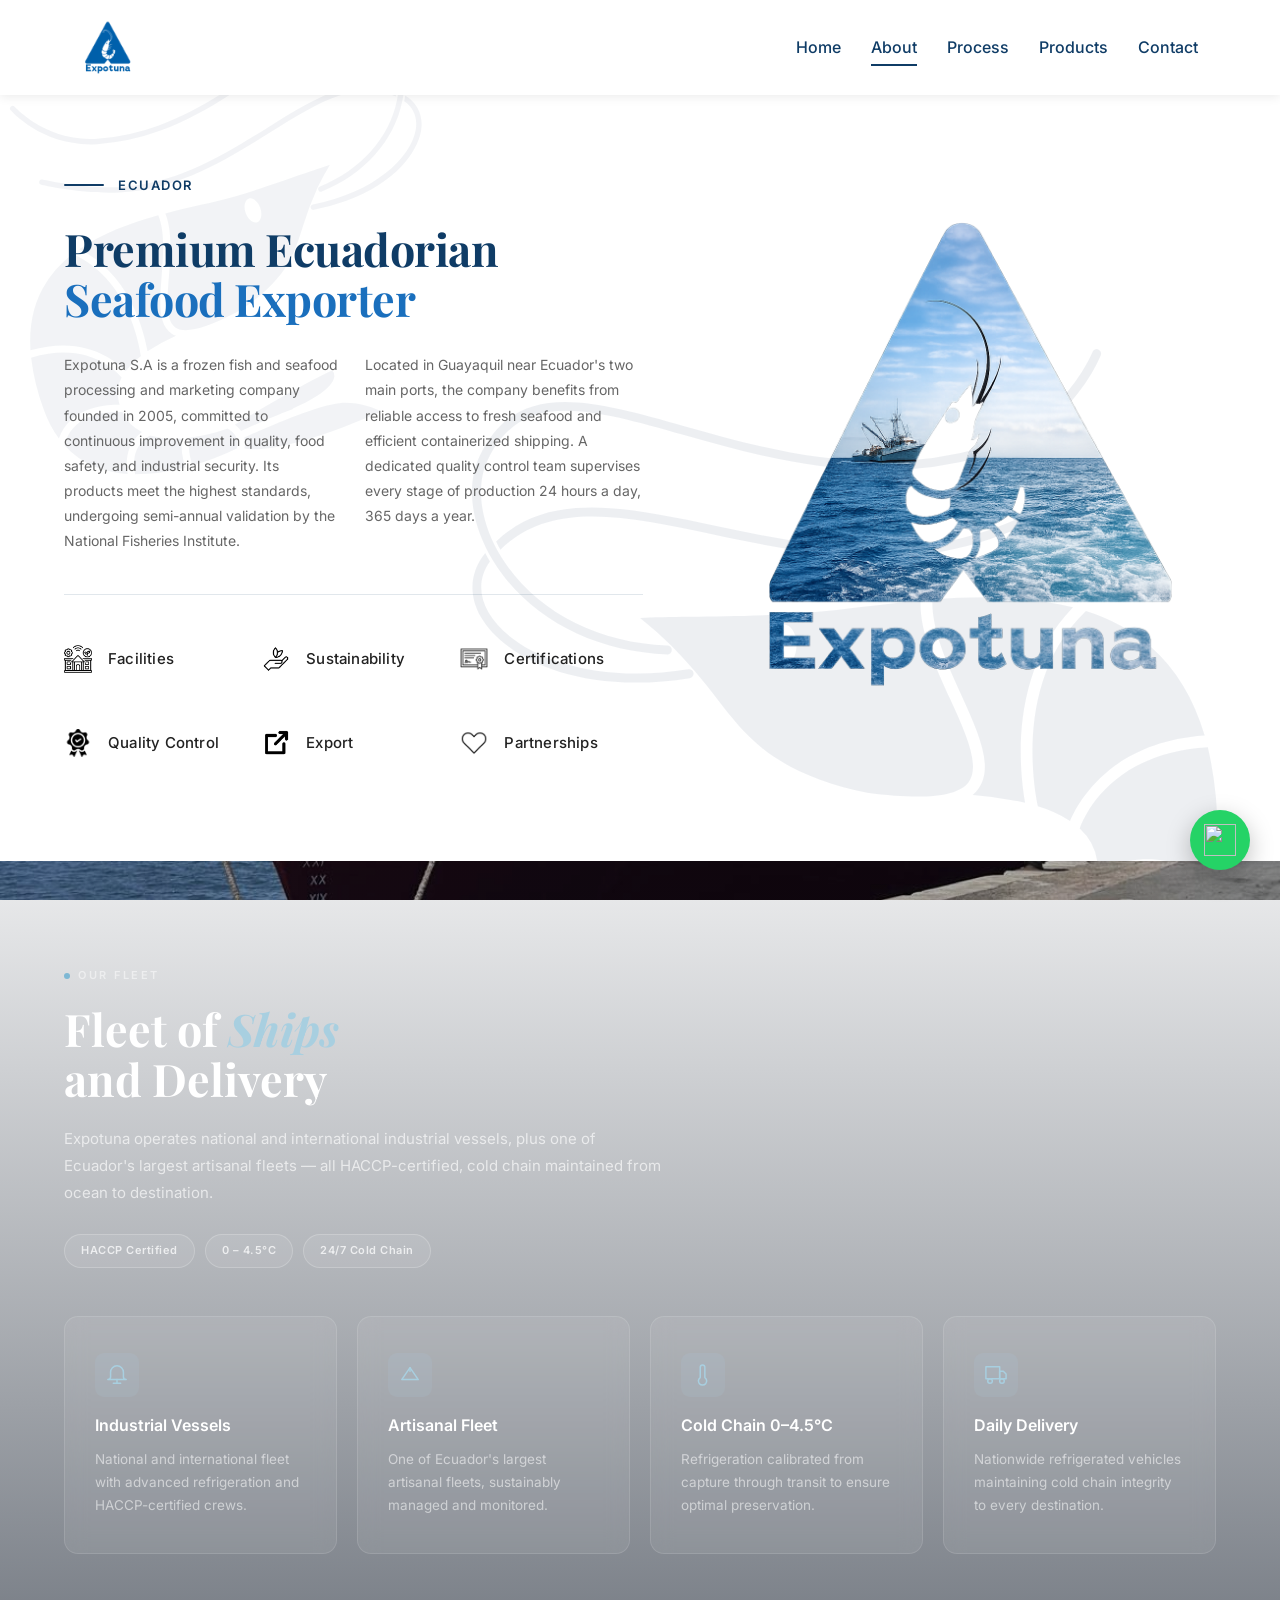
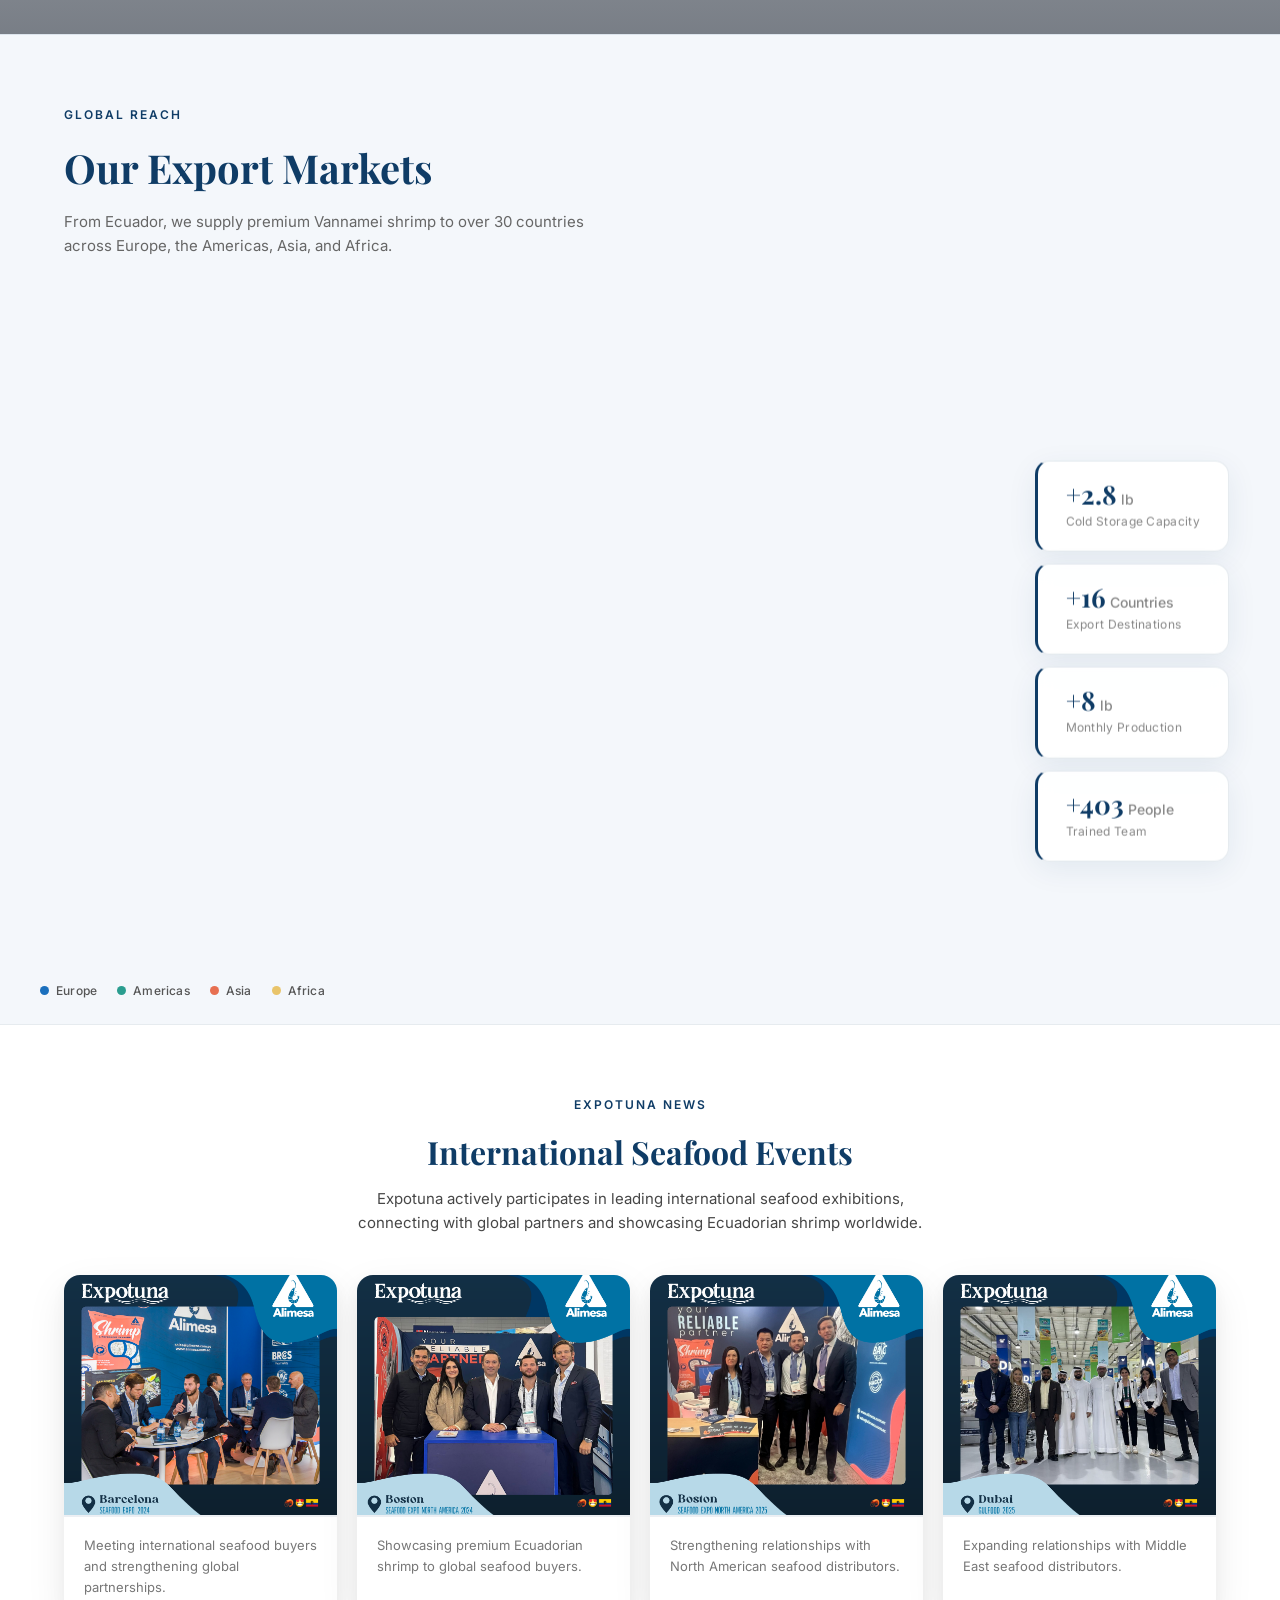
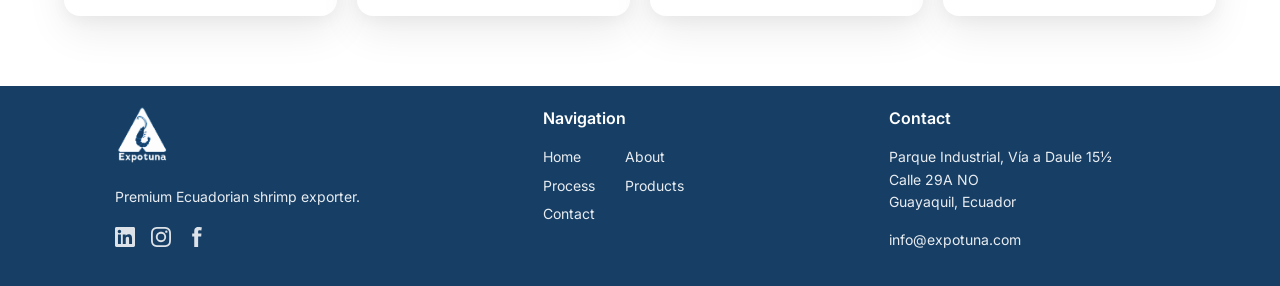
==== commit ed490a3b: "Upgrading completely the export part" ====
--- a/about.html
+++ b/about.html
@@ -2,136 +2,94 @@
 <html lang="en">
 
 <head>
-
-    <meta charset="UTF-8">
-    <meta name="viewport" content="width=device-width, initial-scale=1.0">
-
-    <title>About - Expotuna</title>
-
-    <link rel="stylesheet" href="css/styles.css">
-    <link rel="stylesheet" href="css/about.css">
-
-    <link
-        href="https://fonts.googleapis.com/css2?family=Playfair+Display:wght@500;600;700&family=Inter:wght@300;400;500;600&display=swap"
-        rel="stylesheet">
-
-    <link rel="icon" type="image/png" href="assets/logos/expotuna-logo.png">
-
+  <meta charset="UTF-8">
+  <meta name="viewport" content="width=device-width, initial-scale=1.0">
+  <title>About - Expotuna</title>
+  <link rel="stylesheet" href="css/styles.css">
+  <link rel="stylesheet" href="css/about.css">
+  <link href="https://fonts.googleapis.com/css2?family=Playfair+Display:wght@500;600;700&family=Inter:wght@300;400;500;600&display=swap" rel="stylesheet">
+  <link rel="icon" type="image/png" href="assets/logos/expotuna-logo.png">
 </head>
 
 <a href="https://wa.me/593958924566" class="whatsapp-float" target="_blank">
-    <img src="https://cdn-icons-png.flaticon.com/512/733/733585.png">
+  <img src="https://cdn-icons-png.flaticon.com/512/733/733585.png">
 </a>
 
 <body>
 
-
-    <header class="navbar navbar-internal">
-
-        <div class="nav-container">
-
-            <img src="assets/logos/expotuna-logo.png" class="logo">
-
-            <nav>
-                <a href="index.html">Home</a>
-                <a href="about.html" class="active">About</a>
-                <a href="process.html">Process</a>
-                <a href="products.html">Products</a>
-                <a href="contact.html">Contact</a>
-            </nav>
-
-        </div>
-
-    </header>
-
-<!-- COMPANY DESCRIPTION — Editorial layout -->
-<section class="about-editorial-section">
-
+  <header class="navbar navbar-internal">
+    <div class="nav-container">
+      <img src="assets/logos/expotuna-logo.png" class="logo">
+      <nav>
+        <a href="index.html">Home</a>
+        <a href="about.html" class="active">About</a>
+        <a href="process.html">Process</a>
+        <a href="products.html">Products</a>
+        <a href="contact.html">Contact</a>
+      </nav>
+    </div>
+  </header>
+
+  <!-- COMPANY DESCRIPTION -->
+  <section class="about-editorial-section">
     <div class="container about-editorial-grid">
-  
-      <!-- LEFT: texto -->
+
       <div class="about-editorial-content">
-  
         <div class="about-accent-line">
           <span></span>
           <p class="about-country">Ecuador</p>
         </div>
-  
         <h2 class="about-editorial-title">
           Premium Ecuadorian<br>
           <span>Seafood Exporter</span>
         </h2>
-  
         <div class="about-text-cols">
           <p>Expotuna S.A is a frozen fish and seafood processing and marketing company founded in 2005, committed to continuous improvement in quality, food safety, and industrial security. Its products meet the highest standards, undergoing semi-annual validation by the National Fisheries Institute.</p>
           <p>Located in Guayaquil near Ecuador's two main ports, the company benefits from reliable access to fresh seafood and efficient containerized shipping. A dedicated quality control team supervises every stage of production 24 hours a day, 365 days a year.</p>
         </div>
-  
-<!-- ICON GRID — custom SVGs -->
-<div class="about-icon-grid">
-
-    <div class="about-icon-item">
-      <img src="assets/icons/facilities.png" alt="Facilities">
-      <p>Facilities</p>
-    </div>
-  
-    <div class="about-icon-item">
-      <img src="assets/icons/sustainabilty.png" alt="Sustainability">
-      <p>Sustainability</p>
-    </div>
-  
-    <div class="about-icon-item">
-      <img src="assets/icons/certifications.png" alt="Certifications">
-      <p>Certifications</p>
-    </div>
-  
-    <div class="about-icon-item">
-      <img src="assets/icons/quality.png" alt="Quality Control">
-      <p>Quality Control</p>
-    </div>
-  
-    <div class="about-icon-item">
-      <img src="assets/icons/export.png" alt="Export">
-      <p>Export</p>
-    </div>
-  
-    <div class="about-icon-item">
-      <img src="assets/icons/heart.png" alt="Partnerships">
-      <p>Partnerships</p>
-    </div>
-  
-  </div>
-  
-      </div>
-  
-      <!-- RIGHT: logo -->
+        <div class="about-icon-grid">
+          <div class="about-icon-item">
+            <img src="assets/icons/facilities.png" alt="Facilities">
+            <p>Facilities</p>
+          </div>
+          <div class="about-icon-item">
+            <img src="assets/icons/sustainabilty.png" alt="Sustainability">
+            <p>Sustainability</p>
+          </div>
+          <div class="about-icon-item">
+            <img src="assets/icons/certifications.png" alt="Certifications">
+            <p>Certifications</p>
+          </div>
+          <div class="about-icon-item">
+            <img src="assets/icons/quality.png" alt="Quality Control">
+            <p>Quality Control</p>
+          </div>
+          <div class="about-icon-item">
+            <img src="assets/icons/export.png" alt="Export">
+            <p>Export</p>
+          </div>
+          <div class="about-icon-item">
+            <img src="assets/icons/heart.png" alt="Partnerships">
+            <p>Partnerships</p>
+          </div>
+        </div>
+      </div>
+
       <div class="about-visual">
-        <img
-          src="assets/logos/expotuna-logo-about.png"
-          alt="Expotuna"
-          class="about-logo-triangle"
-        >
-      </div>
-  
-    </div>
-  
+        <img src="assets/logos/expotuna-logo-about.png" alt="Expotuna" class="about-logo-triangle">
+      </div>
+
+    </div>
   </section>
 
-<!-- FLEET SECTION -->
-
-<section class="fleet-section">
-
-    <!-- PARALLAX IMAGE -->
+  <!-- FLEET SECTION -->
+  <section class="fleet-section">
     <div class="fleet-parallax">
       <div class="fleet-parallax-img" style="background-image: url('assets/images/prueba-barco.png')"></div>
       <div class="fleet-parallax-overlay"></div>
     </div>
-  
-    <!-- CONTENT — aparece con fade al hacer scroll -->
     <div class="fleet-content" data-fleet-reveal>
-  
       <div class="fleet-content-inner">
-  
         <div class="fleet-text">
           <p class="fleet-tag">
             <span class="fleet-tag-dot"></span>
@@ -145,7 +103,6 @@
             <span class="fleet-pill">24/7 Cold Chain</span>
           </div>
         </div>
-  
         <div class="fleet-cards">
           <div class="fleet-card">
             <div class="fleet-card-icon">
@@ -176,229 +133,170 @@
             <p>Nationwide refrigerated vehicles maintaining cold chain integrity to every destination.</p>
           </div>
         </div>
-  
-      </div>
-  
-    </div>
-  
+      </div>
+    </div>
   </section>
 
-    <!-- EXPORT MARKETS + STATS -->
-    <section class="export-map">
-
-        <div class="container">
-
-            <div class="export-grid">
-
-                <!-- LEFT: MAP -->
-                <div class="export-map-left">
-
-                    <p class="section-label">GLOBAL REACH</p>
-                    <h2>Our Export Markets</h2>
-                    <p class="export-map-intro">
-                        From Ecuador, we supply premium Vannamei shrimp to over 30 countries across Europe, the
-                        Americas, Asia, and Africa.
-                    </p>
-
-                    <div class="map-wrapper">
-                        <div id="map-tooltip" class="map-tooltip"></div>
-                        <svg id="world-map" viewBox="0 0 960 500" xmlns="http://www.w3.org/2000/svg"
-                            style="width:100%;display:block;"></svg>
-                    </div>
-
-                </div>
-
-                <!-- RIGHT: STATS -->
-                <div class="export-stats">
-
-                    <div class="mission-card">
-                        <h3>+3.5 Million lb</h3>
-                        <p>Cold Storage Capacity</p>
-                    </div>
-
-                    <div class="mission-card">
-                        <h3>+20 Countries</h3>
-                        <p>Export Destinations</p>
-                    </div>
-
-                    <div class="mission-card">
-                        <h3>+10 Million lb</h3>
-                        <p>Monthly Production Capacity</p>
-                    </div>
-
-                    <div class="mission-card">
-                        <h3>+500 Collaborators</h3>
-                        <p>Trained Team</p>
-                    </div>
-
-                </div>
-
-            </div>
-
-        </div>
-
-    </section>
-
-    <!-- NEWS SECTION -->
-
-    <section class="news">
-
-        <div class="container">
-            <p class="section-label">EXPOTUNA NEWS</p>
-            <h2>International Seafood Events</h2>
-            <p class="news-intro">
-                Expotuna actively participates in leading international seafood exhibitions,
-                connecting with global partners and showcasing Ecuadorian shrimp worldwide.
-            </p>
-            <div class="news-grid">
-
-                <!-- BARCELONA 2024 -->
-                <div class="news-card">
-                    <div class="card-slider">
-                        <img src="assets/images/bcn-2024-1.png" class="slide active">
-                        <img src="assets/images/bcn-2024-2.png" class="slide">
-                        <img src="assets/images/bcn-2024-3.png" class="slide">
-                        <div class="card-overlay">
-                            <p class="card-overlay-title">Seafood Expo Global</p>
-                            <p class="card-overlay-location">Barcelona • 2024</p>
-                        </div>
-                    </div>
-                    <div class="news-content">
-                        <p>Meeting international seafood buyers and strengthening global partnerships.</p>
-                    </div>
-                </div>
-
-                <!-- BOSTON 2024 -->
-                <div class="news-card">
-                    <div class="card-slider">
-                        <img src="assets/images/BOSTON-2024-1.png" class="slide active">
-                        <img src="assets/images/BOSTON-2024-2.png" class="slide">
-                        <img src="assets/images/BOSTON-2024-3.png" class="slide">
-                        <img src="assets/images/BOSTON-2024-4.png" class="slide">
-                        <div class="card-overlay">
-                            <p class="card-overlay-title">Seafood Expo North America</p>
-                            <p class="card-overlay-location">Boston • 2024</p>
-                        </div>
-                    </div>
-                    <div class="news-content">
-                        <p>Showcasing premium Ecuadorian shrimp to global seafood buyers.</p>
-                    </div>
-                </div>
-
-                <!-- BOSTON 2025 -->
-                <div class="news-card">
-                    <div class="card-slider">
-                        <img src="assets/images/BOSTON-2025-1.png" class="slide active">
-                        <img src="assets/images/BOSTON-2025-2.png" class="slide">
-                        <img src="assets/images/BOSTON-2025-3.png" class="slide">
-                        <img src="assets/images/BOSTON-2025-4.png" class="slide">
-                        <div class="card-overlay">
-                            <p class="card-overlay-title">Seafood Expo North America</p>
-                            <p class="card-overlay-location">Boston • 2025</p>
-                        </div>
-                    </div>
-                    <div class="news-content">
-                        <p>Strengthening relationships with North American seafood distributors.</p>
-                    </div>
-                </div>
-
-                <!-- DUBAI 2025 -->
-                <div class="news-card">
-                    <div class="card-slider">
-                        <img src="assets/images/DUBAI-2025-1.png" class="slide active">
-                        <img src="assets/images/DUBAI-2025-2.png" class="slide">
-                        <img src="assets/images/DUBAI-2025-3.png" class="slide">
-                        <div class="card-overlay">
-                            <p class="card-overlay-title">Gulfood Expo</p>
-                            <p class="card-overlay-location">Dubai • 2025</p>
-                        </div>
-                    </div>
-                    <div class="news-content">
-                        <p>Expanding relationships with Middle East seafood distributors.</p>
-                    </div>
-                </div>
-
-            </div>
-
-
-        </div>
-
-        </div>
-
-    </section>
-
-    <!-- FOOTER -->
-
-    <footer class="footer">
-
-        <div class="footer-container">
-
-            <div class="footer-col">
-
-                <img src="assets/logos/expotuna-logo-white.png" class="footer-logo">
-
-                <p>Premium Ecuadorian shrimp exporter.</p>
-
-                <div class="footer-social">
-
-                    <a href="https://www.linkedin.com/company/expotuna-s-a/" target="_blank">
-                        <img src="assets/icons/linkedin.svg">
-                    </a>
-
-                    <a href="https://www.instagram.com/alimesaprofesional/" target="_blank">
-                        <img src="assets/icons/instagram.svg">
-                    </a>
-
-                    <a href="https://www.facebook.com/alimesa.ec" target="_blank">
-                        <img src="assets/icons/facebook.svg">
-                    </a>
-
-                </div>
-
-            </div>
-
-
-            <div class="footer-col">
-
-                <h4>Navigation</h4>
-
-                <div class="footer-nav">
-
-                    <a href="index.html">Home</a>
-                    <a href="about.html">About</a>
-                    <a href="process.html">Process</a>
-                    <a href="products.html">Products</a>
-                    <a href="contact.html">Contact</a>
-
-                </div>
-
-            </div>
-
-
-            <div class="footer-col">
-
-                <h4>Contact</h4>
-
-                <p class="footer-contact">
-                    Parque Industrial, Vía a Daule 15½<br>
-                    Calle 29A NO<br>
-                    Guayaquil, Ecuador
-                </p>
-
-                <p class="footer-contact">
-                    info@expotuna.com
-                </p>
-
-            </div>
-
-        </div>
-
-    </footer>
-
-    <script src="https://cdn.jsdelivr.net/npm/d3@7/dist/d3.min.js"></script>
-    <script src="https://cdn.jsdelivr.net/npm/topojson-client@3/dist/topojson-client.min.js"></script>
-    <script src="js/about.js"></script>
+  <!-- EXPORT MARKETS -->
+  <section class="export-map">
+
+    <div class="export-map-header">
+      <p class="section-label">GLOBAL REACH</p>
+      <h2>Our Export Markets</h2>
+      <p class="export-map-intro">
+        From Ecuador, we supply premium Vannamei shrimp to over 30 countries
+        across Europe, the Americas, Asia, and Africa.
+      </p>
+    </div>
+
+    <div class="export-map-body">
+
+      <div class="map-wrapper">
+        <div id="map-tooltip" class="map-tooltip"></div>
+        <svg id="world-map" viewBox="0 0 960 500" xmlns="http://www.w3.org/2000/svg" style="width:100%;display:block;"></svg>
+      </div>
+
+      <div class="map-legend">
+        <div class="legend-item"><span class="legend-dot" style="background:#1a6fbd"></span> Europe</div>
+        <div class="legend-item"><span class="legend-dot" style="background:#2a9d8f"></span> Americas</div>
+        <div class="legend-item"><span class="legend-dot" style="background:#e76f51"></span> Asia</div>
+        <div class="legend-item"><span class="legend-dot" style="background:#e9c46a"></span> Africa</div>
+      </div>
+
+      <!-- STATS — columna vertical sobre el mapa, derecha -->
+      <div class="export-stats">
+        <div class="export-stat-card">
+          <h3 data-target="3.5" data-prefix="+" data-suffix=" lb">+0 <span>lb</span></h3>
+          <p>Cold Storage Capacity</p>
+        </div>
+        <div class="export-stat-card">
+          <h3 data-target="20" data-prefix="+" data-suffix=" Countries">+0 <span>Countries</span></h3>
+          <p>Export Destinations</p>
+        </div>
+        <div class="export-stat-card">
+          <h3 data-target="10" data-prefix="+" data-suffix=" lb">+0 <span>lb</span></h3>
+          <p>Monthly Production</p>
+        </div>
+        <div class="export-stat-card">
+          <h3 data-target="500" data-prefix="+" data-suffix=" People">+0 <span>People</span></h3>
+          <p>Trained Team</p>
+        </div>
+      </div>
+
+    </div>
+
+  </section>
+
+  <!-- NEWS SECTION -->
+  <section class="news">
+    <div class="container">
+      <p class="section-label">EXPOTUNA NEWS</p>
+      <h2>International Seafood Events</h2>
+      <p class="news-intro">
+        Expotuna actively participates in leading international seafood exhibitions,
+        connecting with global partners and showcasing Ecuadorian shrimp worldwide.
+      </p>
+      <div class="news-grid">
+
+        <div class="news-card">
+          <div class="card-slider">
+            <img src="assets/images/bcn-2024-1.png" class="slide active">
+            <img src="assets/images/bcn-2024-2.png" class="slide">
+            <img src="assets/images/bcn-2024-3.png" class="slide">
+            <div class="card-overlay">
+              <p class="card-overlay-title">Seafood Expo Global</p>
+              <p class="card-overlay-location">Barcelona • 2024</p>
+            </div>
+          </div>
+          <div class="news-content">
+            <p>Meeting international seafood buyers and strengthening global partnerships.</p>
+          </div>
+        </div>
+
+        <div class="news-card">
+          <div class="card-slider">
+            <img src="assets/images/BOSTON-2024-1.png" class="slide active">
+            <img src="assets/images/BOSTON-2024-2.png" class="slide">
+            <img src="assets/images/BOSTON-2024-3.png" class="slide">
+            <img src="assets/images/BOSTON-2024-4.png" class="slide">
+            <div class="card-overlay">
+              <p class="card-overlay-title">Seafood Expo North America</p>
+              <p class="card-overlay-location">Boston • 2024</p>
+            </div>
+          </div>
+          <div class="news-content">
+            <p>Showcasing premium Ecuadorian shrimp to global seafood buyers.</p>
+          </div>
+        </div>
+
+        <div class="news-card">
+          <div class="card-slider">
+            <img src="assets/images/BOSTON-2025-1.png" class="slide active">
+            <img src="assets/images/BOSTON-2025-2.png" class="slide">
+            <img src="assets/images/BOSTON-2025-3.png" class="slide">
+            <img src="assets/images/BOSTON-2025-4.png" class="slide">
+            <div class="card-overlay">
+              <p class="card-overlay-title">Seafood Expo North America</p>
+              <p class="card-overlay-location">Boston • 2025</p>
+            </div>
+          </div>
+          <div class="news-content">
+            <p>Strengthening relationships with North American seafood distributors.</p>
+          </div>
+        </div>
+
+        <div class="news-card">
+          <div class="card-slider">
+            <img src="assets/images/DUBAI-2025-1.png" class="slide active">
+            <img src="assets/images/DUBAI-2025-2.png" class="slide">
+            <img src="assets/images/DUBAI-2025-3.png" class="slide">
+            <div class="card-overlay">
+              <p class="card-overlay-title">Gulfood Expo</p>
+              <p class="card-overlay-location">Dubai • 2025</p>
+            </div>
+          </div>
+          <div class="news-content">
+            <p>Expanding relationships with Middle East seafood distributors.</p>
+          </div>
+        </div>
+
+      </div>
+    </div>
+  </section>
+
+  <!-- FOOTER -->
+  <footer class="footer">
+    <div class="footer-container">
+      <div class="footer-col">
+        <img src="assets/logos/expotuna-logo-white.png" class="footer-logo">
+        <p>Premium Ecuadorian shrimp exporter.</p>
+        <div class="footer-social">
+          <a href="https://www.linkedin.com/company/expotuna-s-a/" target="_blank"><img src="assets/icons/linkedin.svg"></a>
+          <a href="https://www.instagram.com/alimesaprofesional/" target="_blank"><img src="assets/icons/instagram.svg"></a>
+          <a href="https://www.facebook.com/alimesa.ec" target="_blank"><img src="assets/icons/facebook.svg"></a>
+        </div>
+      </div>
+      <div class="footer-col">
+        <h4>Navigation</h4>
+        <div class="footer-nav">
+          <a href="index.html">Home</a>
+          <a href="about.html">About</a>
+          <a href="process.html">Process</a>
+          <a href="products.html">Products</a>
+          <a href="contact.html">Contact</a>
+        </div>
+      </div>
+      <div class="footer-col">
+        <h4>Contact</h4>
+        <p class="footer-contact">Parque Industrial, Vía a Daule 15½<br>Calle 29A NO<br>Guayaquil, Ecuador</p>
+        <p class="footer-contact">info@expotuna.com</p>
+      </div>
+    </div>
+  </footer>
+
+  <script src="https://cdn.jsdelivr.net/npm/d3@7/dist/d3.min.js"></script>
+  <script src="https://cdn.jsdelivr.net/npm/topojson-client@3/dist/topojson-client.min.js"></script>
+  <script src="js/about.js"></script>
 
 </body>
-
 </html>
--- a/css/about.css
+++ b/css/about.css
@@ -1,536 +1,383 @@
-/* -------------------------------- */
-/* ABOUT PAGE SPECIFIC STYLES */
-/* -------------------------------- */
-
-
-/* NAVBAR LOGO */
-
-.navbar-internal .logo{
-    height:55px;
-    width:auto;
-    object-fit:contain;
-    }
-    
-    
-    /* -------------------------------- */
-    /* ABOUT LAYOUT */
-    /* -------------------------------- */
-    
-    .about-page {
-        padding: 50px 0;
-        background-color: #eef3f8;
-    }
-    
-    /* GRID */
-    
-    .about-page .about-grid {
-        display: grid;
-        grid-template-columns: 1.35fr 1fr;
-        gap: 100px;
-        align-items: start;
-    }
-    
-    
-    /* -------------------------------- */
-    /* TEXT */
-    /* -------------------------------- */
-    
-    .about-page-text h2 {
-        font-family: 'Playfair Display', serif;
-        font-size: 46px;
-        margin-bottom: 35px;
-        color: #0f3c66;
-    }
-
-    .about-page-text h2::after {
-        content: "";
-        display: block;
-        width: 50px;
-        height: 3px;
-        background: #0f3c66;
-        margin-top: 12px;
-    }
-    
-    .about-page-text p {
-        margin-bottom: 22px;
-        line-height: 1.8;
-        max-width: none;
-        font-size: 17px;
-        color: #555;
-    }
-    
-    
-    /* -------------------------------- */
-    /* MISSION / STATS */
-    /* -------------------------------- */
-    
-    .mission{
-    padding:120px 0;
-    }
-    
-    .mission-grid{
-    display:grid;
-    grid-template-columns:repeat(4,1fr);
-    gap:40px;
-    align-items:stretch;
-    }
-    
-    .mission-card{
-    height:260px;
-    background:white;
-    border-radius:12px;
-    box-shadow:0 15px 40px rgba(0,0,0,0.12);
-    display:flex;
-    flex-direction:column;
-    justify-content:center;
-    align-items:center;
-    padding:30px;
-    text-align:center;
-    }
-    
-    .mission-card h3{
-    font-size:28px;
-    margin-bottom:10px;
-    width:100%;
-    }
-    
-    .mission-card p{
-    font-size:14px;
-    opacity:0.8;
-    }
-
-    .mission-card:hover{
-        transform:translateY(-6px);
-        box-shadow:0 30px 60px rgba(0,0,0,0.12);
-        }
-    
-    /* -------------------------------- */
-    /* PROCESS SECTION */
-    /* -------------------------------- */
-    
-    .process{
-    background:white;
-    padding:50px 0;
-    text-align:center;
-    }
-    
-    .process-grid{
-    display:grid;
-    grid-template-columns:1fr 1fr;
-    gap:60px;
-    max-width:900px;
-    margin:auto;
-    align-items:start;
-    }
-    
-    .process h2{
-    font-family:'Playfair Display', serif;
-    font-size:36px;
-    margin-bottom:16px;
-    }
-    
-    .process p{
-    max-width:420px;
-    margin:0 auto 18px auto;
-    line-height:1.8;
-    }
-    
-    .process img{
-    width:400px;
-    max-height:240px;
-    object-fit:cover;
-    border-radius:12px;
-    box-shadow:0 15px 40px rgba(0,0,0,0.18);
-    display:block;
-    margin:20px auto 0 auto;
-    }
-    
-    
-    /* -------------------------------- */
-    /* MOBILE */
-    /* -------------------------------- */
-    
-    @media(max-width:900px){
-    
-    .about-grid{
-    grid-template-columns:1fr;
-    gap:60px;
-    }
-    
-    .about-images{
-    justify-content:center;
-    }
-    
-    .about-images img{
-    width:80%;
-    height:auto;
-    }
-    
-    .process-grid{
-    grid-template-columns:1fr;
-    gap:50px;
-    }
-    
-    .mission-grid{
-    grid-template-columns:1fr 1fr;
-    }
-    
-    }
-
- /* NEWS SECTION */
-
-.news{
-    padding:100px 0;
-    background:white;
-    text-align:center;
-    }
-    
-    .news h2{
-    font-family:'Playfair Display', serif;
-    font-size:42px;
-    margin-bottom:20px;
-    color:#0f3c66;
-    }
-    
-    .news-intro{
-    max-width:700px;
-    margin:auto;
-    margin-bottom:70px;
-    font-size:17px;
-    line-height:1.7;
-    opacity:0.9;
-    }
-    
-    /* GRID */
-    
-    .news-grid{
-    display:grid;
-    grid-template-columns:repeat(4,1fr);
-    gap:35px;
-    }
-    
-    /* CARD */
-    
-    .news-card{
-    background:white;
-    border-radius:16px;
-    overflow:hidden;
-    
-    box-shadow:
-    0 15px 40px rgba(0,0,0,0.08),
-    0 5px 15px rgba(0,0,0,0.04);
-    
-    transition:all .35s ease;
-    }
-    
-    .news-card:hover{
-    transform:translateY(-8px);
-    box-shadow:
-    0 25px 60px rgba(0,0,0,0.12),
-    0 10px 25px rgba(0,0,0,0.08);
-    }
-    
-    /* IMAGE SLIDER */
-    
-    .card-slider{
-    position:relative;
-    width:100%;
-    height:240px;
-    overflow:hidden;
-    }
-    
-    .card-slider img{
-    position:absolute;
-    width:100%;
-    height:100%;
-    object-fit:cover;
-    
-    opacity:0;
-    transition:opacity 1s ease;
-    }
-    
-    .card-slider img.active{
-    opacity:1;
-    }
-    
-    /* CONTENT */
-    
-    .news-content{
-    padding:25px;
-    text-align:left;
-    }
-    
-    .news-content h3{
-    font-size:20px;
-    margin-bottom:6px;
-    color:#0f3c66;
-    }
-    
-    .news-location{
-    font-size:14px;
-    color:#0f3c66;
-    font-weight:600;
-    margin-bottom:10px;
-    }
-    
-    .news-content p{
-    font-size:14px;
-    line-height:1.6;
-    color:#555;
-    }
-    
-    .about-page-text{
-        max-width:none;
-        }
-        
-        .about-lead{
-        font-size:18px;
-        line-height:1.8;
-        margin-bottom:28px;
-        color:#0f3c66;
-        font-weight:500;
-        }
-        
-        .about-page-text p{
-        font-size:17px;
-        line-height:1.7;
-        color:#555;
-        }
-
-        .process h2{
-            color:#0f3c66;
-            }
-            
-            .process p{
-            font-size:16px;
-            color:#555;
-            }
-            
-            .process img{
-            margin-top:25px;
-            }
-
-            .news-tag{
-                display:inline-block;
-                margin-bottom:10px;
-                font-size:11px;
-                letter-spacing:1px;
-                text-transform:uppercase;
-                color:#0f3c66;
-                font-weight:600;
-                opacity:0.7;
-                }
-
-/* RIGHT SIDE IMAGE */
-
-.about-img-main{
-    width:100%;
-    max-width:340px;
-    height:230px;
-    object-fit:cover;
-    border-radius:14px;
-    box-shadow:0 20px 45px rgba(0,0,0,0.18);
-    }
-    
-    /* BOTTOM IMAGES */
-    
-    .about-img-bottom{
-    display:flex;
-    grid-template-columns:repeat(3,1fr);
-    gap:22px;
-    
-    margin-top:30px;
-    width:100%;
-    }
-    
-    /* BOTTOM IMAGES STYLE */
-    
-    .about-img-bottom img{
-    width:100%;
-    height:180px;
-    object-fit:cover;
-    border-radius:12px;
-    
-    box-shadow:0 15px 35px rgba(0,0,0,0.15);
-    transition:all 0.35s ease;
-    }
-    
-    .about-img-bottom img:hover{
-    transform:scale(1.05);
-    }
-
-    .about-images{
-        display:flex;
-        flex-direction:column;
-        align-items:flex-end;
-        }
-
-    /* ================================
-   SECTION BACKGROUNDS + DIVIDERS
-   about.html inner pages treatment
+/* ================================
+   NAVBAR
 ================================ */
-
-.about-page {
-    background: #ffffff;
-    border-top: 1px solid rgba(15, 60, 102, 0.15);
-  }
-  
-  .process {
-    background: #ffffff;
-    border-top: 1px solid rgba(15, 60, 102, 0.15);
-  }
-  
-  .news {
-    background: #ffffff;
-    border-top: 1px solid rgba(15, 60, 102, 0.15);
-  }
-  
-  .mission {
-    background: #ffffff !important;
-    border-top: 1px solid rgba(15, 60, 102, 0.15);
-  }
-
-
-
+.navbar-internal .logo {
+    height: 55px;
+    width: auto;
+    object-fit: contain;
+  }
+  
   /* ================================
-   ABOUT PAGE — first section redesign
-================================ */
-
-.about-page {
-    background: #ffffff;
-    border-top: 1px solid rgba(15, 60, 102, 0.15);
-    padding: 60px 0 70px 0;
-  }
-  
-  .about-page .about-grid {
+     ABOUT EDITORIAL SECTION
+  ================================ */
+  .about-editorial-section {
+    position: relative;
+    background: white;
+    padding: 80px 0 90px 0;
+    overflow: hidden;
+  }
+  
+  .about-editorial-section::before {
+    content: "";
+    position: absolute;
+    bottom: -400px; right: -140px;
+    width: 950px; height: 950px;
+    background-image: url("../assets/icons/noun-shrimp-4193031.svg");
+    background-repeat: no-repeat;
+    background-size: contain;
+    opacity: 0.07;
+    pointer-events: none;
+    z-index: 0;
+    filter: invert(18%) sepia(51%) saturate(849%) hue-rotate(178deg) brightness(92%) contrast(101%);
+  }
+  
+  .about-editorial-section::after {
+    content: "";
+    position: absolute;
+    top: -60px; left: -100px;
+    width: 580px; height: 580px;
+    background-image: url("../assets/icons/noun-shrimp-4193031.svg");
+    background-repeat: no-repeat;
+    background-size: contain;
+    opacity: 0.05;
+    pointer-events: none;
+    z-index: 0;
+    filter: invert(18%) sepia(51%) saturate(849%) hue-rotate(178deg) brightness(92%) contrast(101%);
+    transform: scaleX(-1) rotate(20deg);
+  }
+  
+  .about-editorial-grid {
+    position: relative;
+    z-index: 1;
     display: grid;
-    grid-template-columns: 1fr 420px;
-    gap: 60px;
-    align-items: end;
-  }
-  
-  /* TEXT SIDE */
-  .about-page-text {
-    max-width: none;
-  }
-  
-  .about-page-text h2 {
+    grid-template-columns: 1.15fr 1fr;
+    gap: 70px;
+    align-items: center;
+  }
+  
+  /* LEFT — content */
+  .about-editorial-content {
+    display: flex;
+    flex-direction: column;
+    gap: 28px;
+  }
+  
+  .about-accent-line {
+    display: flex;
+    align-items: center;
+    gap: 14px;
+  }
+  
+  .about-accent-line span {
+    display: block;
+    width: 40px; height: 2px;
+    background: #0f3c66;
+    border-radius: 2px;
+    flex-shrink: 0;
+  }
+  
+  .about-country {
+    font-size: 13px;
+    font-weight: 600;
+    letter-spacing: 1.5px;
+    text-transform: uppercase;
+    color: #0f3c66;
+    margin: 0;
+  }
+  
+  .about-editorial-title {
     font-family: 'Playfair Display', serif;
-    font-size: 46px;
-    margin-bottom: 12px;
+    font-size: clamp(32px, 3.5vw, 48px);
+    font-weight: 700;
     color: #0f3c66;
-    line-height: 1.15;
-  }
-  
-  .about-page-text h2::after {
+    line-height: 1.12;
+    letter-spacing: -0.5px;
+    margin: 0;
+  }
+  
+  .about-editorial-title span {
+    color: #1a6fbd;
+  }
+  
+  .about-text-cols {
+    display: grid;
+    grid-template-columns: 1fr 1fr;
+    gap: 24px;
+  }
+  
+  .about-text-cols p {
+    font-size: 14px;
+    color: #666;
+    line-height: 1.8;
+    margin: 0;
+  }
+  
+  /* ICON GRID */
+  .about-icon-grid {
+    display: grid;
+    grid-template-columns: repeat(3, 1fr);
+    gap: 28px 16px;
+    border-top: 1px solid rgba(15, 60, 102, 0.12);
+    padding-top: 36px;
+    margin-top: 12px;
+  }
+  
+  .about-icon-item {
+    display: flex;
+    align-items: center;
+    gap: 16px;
+    padding: 14px 0;
+    cursor: default;
+    transition: opacity 0.2s ease;
+    border: none;
+  }
+  
+  .about-icon-item:hover { opacity: 0.65; }
+  
+  .about-icon-item img {
+    width: 28px; height: 28px;
+    flex-shrink: 0;
+    object-fit: contain;
+  }
+  
+  .about-icon-item p {
+    font-size: 15px;
+    font-weight: 500;
+    color: #222;
+    margin: 0;
+    letter-spacing: 0.2px;
+  }
+  
+  /* RIGHT — logo visual */
+  .about-visual {
+    display: flex;
+    align-items: center;
+    justify-content: center;
+    height: 500px;
+    background: transparent;
+    border-radius: 0;
+    overflow: visible;
+    position: relative;
+  }
+  
+  .about-logo-triangle {
+    width: 100%;
+    max-width: 620px;
+    height: auto;
+    object-fit: contain;
+    mix-blend-mode: multiply;
+    transition: transform 0.5s ease;
+  }
+  
+  .about-visual:hover .about-logo-triangle { transform: scale(1.04); }
+  
+  /* ================================
+     FLEET SECTION — PARALLAX
+  ================================ */
+  .fleet-section {
+    position: relative;
+    overflow: hidden;
+  }
+  
+  .fleet-parallax {
+    position: absolute;
+    inset: 0;
+    z-index: 0;
+  }
+  
+  .fleet-parallax-img {
+    position: absolute;
+    inset: -20%;
+    background-size: cover;
+    background-position: center 30%;
+    background-attachment: fixed;
+    filter: brightness(0.75) saturate(0.9);
+  }
+  
+  .fleet-parallax-overlay {
+    position: absolute;
+    inset: 0;
+    background: linear-gradient(
+      to bottom,
+      rgba(10,20,35,0.08) 0%,
+      rgba(10,20,35,0.35) 60%,
+      rgba(10,20,35,0.55) 100%
+    );
+  }
+  
+  .fleet-content {
+    position: relative;
+    z-index: 2;
+    padding: 100px 0 80px 0;
+  }
+  
+  .fleet-content-inner {
+    width: min(1200px, 90%);
+    margin: 0 auto;
+    display: grid;
+    grid-template-columns: 1fr;
+    gap: 48px;
+    align-items: center;
+  }
+  
+  .fleet-text { max-width: 600px; }
+  
+  /* REVEAL */
+  [data-fleet-reveal] {
+    opacity: 0;
+    transform: translateY(40px);
+    transition: opacity 0.9s ease, transform 0.9s ease;
+  }
+  [data-fleet-reveal].revealed {
+    opacity: 1;
+    transform: translateY(0);
+  }
+  
+  .fleet-tag {
+    display: inline-flex;
+    align-items: center;
+    gap: 8px;
+    font-size: 11px;
+    letter-spacing: 2.5px;
+    text-transform: uppercase;
+    color: rgba(255,255,255,0.5);
+    font-weight: 600;
+    margin-bottom: 20px;
+  }
+  
+  .fleet-tag-dot {
+    display: inline-block;
+    width: 6px; height: 6px;
+    border-radius: 50%;
+    background: #7eb8d4;
+    flex-shrink: 0;
+  }
+  
+  .fleet-title {
+    font-family: 'Playfair Display', serif;
+    font-size: clamp(32px, 3.5vw, 46px);
+    font-weight: 700;
+    color: white;
+    line-height: 1.1;
+    margin-bottom: 22px;
+  }
+  
+  .fleet-title em { font-style: italic; color: #a8cfe0; }
+  
+  .fleet-intro {
+    font-size: 15px;
+    color: rgba(255,255,255,0.65);
+    line-height: 1.8;
+    margin-bottom: 28px;
+  }
+  
+  .fleet-pills { display: flex; gap: 10px; flex-wrap: wrap; }
+  
+  .fleet-pill {
+    padding: 7px 16px;
+    background: rgba(255,255,255,0.08);
+    border: 0.5px solid rgba(255,255,255,0.2);
+    border-radius: 40px;
+    font-size: 11px;
+    font-weight: 600;
+    color: rgba(255,255,255,0.75);
+    letter-spacing: 0.5px;
+  }
+  
+  /* FLEET CARDS — 4 en fila */
+  .fleet-cards {
+    display: grid;
+    grid-template-columns: repeat(4, 1fr);
+    gap: 20px;
+  }
+  
+  .fleet-card {
+    background: rgba(255,255,255,0.07);
+    backdrop-filter: blur(10px);
+    -webkit-backdrop-filter: blur(10px);
+    border: 0.5px solid rgba(255,255,255,0.12);
+    border-radius: 14px;
+    padding: 36px 30px;
+    transition: all 0.3s ease;
+    position: relative;
+    overflow: hidden;
+  }
+  
+  .fleet-card::before {
     content: "";
-    display: block;
-    width: 50px;
-    height: 3px;
-    background: #0f3c66;
-    margin-top: 16px;
-    margin-bottom: 32px;
-    opacity: 0.5;
-  }
-  
-  .about-lead {
+    position: absolute;
+    top: 0; left: 0;
+    width: 0; height: 2px;
+    background: linear-gradient(to right, transparent, #a8cfe0, transparent);
+    transition: width 0.4s ease;
+  }
+  
+  .fleet-card:hover {
+    background: rgba(255,255,255,0.12);
+    border-color: rgba(255,255,255,0.22);
+    transform: translateY(-3px);
+  }
+  
+  .fleet-card:hover::before { width: 100%; }
+  
+  .fleet-card-icon {
+    width: 44px; height: 44px;
+    background: rgba(168,207,224,0.12);
+    border-radius: 9px;
+    display: flex;
+    align-items: center;
+    justify-content: center;
+    margin-bottom: 16px;
+    color: #a8cfe0;
+  }
+  
+  .fleet-card-icon svg { width: 22px; height: 22px; }
+  
+  .fleet-card h5 {
     font-size: 16px;
-    line-height: 1.8;
-    color: #555;
-    margin-bottom: 20px;
-  }
-  
-  /* IMAGE SIDE — single image, full height */
-  .about-page .about-images {
-    display: flex;
-    flex-direction: column;
-    justify-content: flex-end;
-    align-self: end;
-    height: 100%;
-  }
-  
-  .about-img-main {
-    width: 105%;
-    max-width: 105%;
-    height: 500px;
-    object-fit:fill;
-    border-radius: 16px;
-    box-shadow: 0 25px 60px rgba(15, 60, 102, 0.15);
-  }
-  
-  /* HIDE the two bottom images — only one is loading */
-  .about-img-bottom {
-    display: none;
-  }
-  
-  /* MOBILE */
-  @media (max-width: 900px) {
-    .about-page .about-grid {
-      grid-template-columns: 1fr;
-      gap: 50px;
-    }
-  
-    .about-img-main {
-      height: 320px;
-    }
-  }
-  
-  
-  .process {
-    background: #ffffff;
-    border-top: 1px solid rgba(15, 60, 102, 0.15);
-  }
-  
-  .news {
-    background: #ffffff;
-    border-top: 1px solid rgba(15, 60, 102, 0.15);
-  }
-  
-  .mission {
-    background: #ffffff !important;
-    border-top: 1px solid rgba(15, 60, 102, 0.15);
-  }
-
-
-
-
-
+    font-weight: 600;
+    color: white;
+    margin-bottom: 10px;
+  }
+  
+  .fleet-card p {
+    font-size: 13.5px;
+    color: rgba(255,255,255,0.55);
+    line-height: 1.7;
+  }
+  
   /* ================================
-   EXPORT MARKETS + STATS COMBINED
-================================ */
-
-.export-map {
-    background: #ffffff;
-    border-top: 1px solid rgba(15, 60, 102, 0.15);
-    padding: 60px 0;
-  }
-  
-  /* TWO COLUMN LAYOUT */
-  .export-grid {
-    display: grid;
-    grid-template-columns: 1.6fr 1fr;
-    gap: 60px;
-    align-items: center;
-  }
-  
-  /* LEFT */
-  .export-map-left {
-    text-align: left;
-  }
-  
-  .export-map-left h2 {
+     EXPORT MAP — full-width immersive
+  ================================ */
+  .export-map {
+    background: #f4f7fb;
+    padding: 70px 0 0 0;
+    overflow: hidden;
+    border-top: 1px solid rgba(15,60,102,0.1);
+  }
+  
+  .export-map-header {
+    width: min(1200px, 90%);
+    margin: 0 auto 40px auto;
+  }
+  
+  .export-map-header h2 {
     font-family: 'Playfair Display', serif;
-    font-size: 34px;
+    font-size: 40px;
     color: #0f3c66;
-    margin-bottom: 8px;
+    margin-bottom: 10px;
   }
   
   .export-map-intro {
-    max-width: 100%;
-    margin: 0 0 20px 0;
     font-size: 15px;
     color: #666;
     line-height: 1.6;
+    max-width: 520px;
+  }
+  
+  .export-map-body {
+    position: relative;
+    width: 100%;
   }
   
   .map-wrapper {
@@ -538,31 +385,88 @@
     width: 100%;
   }
   
-  /* RIGHT — STATS GRID */
+  .map-wrapper svg {
+    display: block;
+    width: 108%;
+    margin-left: -8%;
+  }
+  
+  /* STATS — columna vertical absoluta derecha */
   .export-stats {
-    display: grid;
-    grid-template-columns: 1fr 1fr;
+    position: absolute;
+    top: 50%;
+    right: 4%;
+    transform: translateY(-50%);
+    display: flex;
+    flex-direction: column;
+    gap: 12px;
+    z-index: 4;
+  }
+  
+  .export-stat-card {
+    background: rgba(255,255,255,0.92);
+    backdrop-filter: blur(8px);
+    -webkit-backdrop-filter: blur(8px);
+    border: 1px solid rgba(15,60,102,0.1);
+    border-left: 3px solid #0f3c66;
+    border-radius: 14px;
+    padding: 20px 28px;
+    min-width: 190px;
+    text-align: left;
+    box-shadow: 0 8px 30px rgba(15,60,102,0.08);
+    transition: transform 0.3s ease, box-shadow 0.3s ease;
+  }
+  
+  .export-stat-card:hover {
+    transform: translateX(-4px);
+    box-shadow: 0 12px 40px rgba(15,60,102,0.14);
+  }
+  
+  .export-stat-card h3 {
+    font-family: 'Playfair Display', serif;
+    font-size: 26px;
+    color: #0f3c66;
+    font-weight: 700;
+    margin-bottom: 4px;
+    line-height: 1;
+  }
+  
+  .export-stat-card h3 span {
+    font-size: 14px;
+    font-weight: 500;
+    color: #888;
+    font-family: 'Inter', sans-serif;
+  }
+  
+  .export-stat-card p {
+    font-size: 12px;
+    color: #888;
+    letter-spacing: 0.3px;
+    margin: 0;
+  }
+  
+  /* LEGEND */
+  .map-legend {
+    display: flex;
     gap: 20px;
-    align-items: stretch;
-  }
-  
-  .export-stats .mission-card {
-    height: 160px;
-    display: flex;
-    flex-direction: column;
-    align-items: center;
-    justify-content: center;
-    padding: 20px;
-    text-align: center;
-  }
-  
-  .export-stats .mission-card h3 {
-    font-size: 22px;
-    margin-bottom: 8px;
-  }
-  
-  .export-stats .mission-card p {
-    font-size: 13px;
+    flex-wrap: wrap;
+    padding: 16px 0 24px min(calc((100% - 1200px) / 2), 5%);
+  }
+  
+  .legend-item {
+    display: flex;
+    align-items: center;
+    gap: 7px;
+    font-size: 12px;
+    color: #555;
+    font-weight: 500;
+    letter-spacing: 0.2px;
+  }
+  
+  .legend-dot {
+    width: 9px; height: 9px;
+    border-radius: 50%;
+    flex-shrink: 0;
   }
   
   /* TOOLTIP */
@@ -581,42 +485,16 @@
     transition: opacity 0.15s ease;
     white-space: nowrap;
     z-index: 10;
-    letter-spacing: 0.3px;
-  }
-  
-  .map-tooltip::after {
-    content: "";
-    position: absolute;
-    bottom: -5px;
-    left: 12px;
-    width: 10px;
-    height: 10px;
-    background: #0f3c66;
-    clip-path: polygon(0 0, 100% 0, 50% 100%);
-  }
-  
-  /* MOBILE */
-  @media (max-width: 900px) {
-    .export-grid {
-      grid-template-columns: 1fr;
-      gap: 40px;
-    }
-  
-    .export-map-left {
-      text-align: center;
-    }
-  }
-
-
-
-
-
-  /* NEWS SECTION */
-
-.news {
+  }
+  
+  /* ================================
+     NEWS SECTION
+  ================================ */
+  .news {
     padding: 70px 0;
     background: white;
     text-align: center;
+    border-top: 1px solid rgba(15,60,102,0.1);
   }
   
   .news h2 {
@@ -635,7 +513,6 @@
     opacity: 0.9;
   }
   
-  /* GRID */
   .news-grid {
     display: grid;
     grid-template-columns: repeat(4, 1fr);
@@ -643,14 +520,11 @@
     align-items: stretch;
   }
   
-  /* A — EQUAL HEIGHT CARDS */
   .news-card {
     background: white;
     border-radius: 16px;
     overflow: hidden;
-    box-shadow:
-      0 15px 40px rgba(0, 0, 0, 0.08),
-      0 5px 15px rgba(0, 0, 0, 0.04);
+    box-shadow: 0 15px 40px rgba(0,0,0,0.08), 0 5px 15px rgba(0,0,0,0.04);
     transition: all .35s ease;
     display: flex;
     flex-direction: column;
@@ -658,12 +532,9 @@
   
   .news-card:hover {
     transform: translateY(-8px);
-    box-shadow:
-      0 25px 60px rgba(0, 0, 0, 0.12),
-      0 10px 25px rgba(0, 0, 0, 0.08);
-  }
-  
-  /* B — IMAGE SLIDER */
+    box-shadow: 0 25px 60px rgba(0,0,0,0.12), 0 10px 25px rgba(0,0,0,0.08);
+  }
+  
   .card-slider {
     position: relative;
     width: 100%;
@@ -674,37 +545,27 @@
   
   .card-slider img {
     position: absolute;
-    width: 100%;
-    height: 100%;
+    width: 100%; height: 100%;
     object-fit: cover;
     opacity: 0;
     transition: opacity 1s ease, transform 0.5s ease;
   }
   
-  .card-slider img.active {
-    opacity: 1;
-  }
-  
-  .news-card:hover .card-slider img.active {
-    transform: scale(1.04);
-  }
-  
-  /* B — HOVER OVERLAY */
+  .card-slider img.active { opacity: 1; }
+  .news-card:hover .card-slider img.active { transform: scale(1.04); }
+  
   .card-overlay {
     position: absolute;
-    bottom: 0;
-    left: 0;
+    bottom: 0; left: 0;
     width: 100%;
     padding: 18px 20px;
-    background: linear-gradient(to top, rgba(15, 60, 102, 0.88) 0%, transparent 100%);
+    background: linear-gradient(to top, rgba(15,60,102,0.88) 0%, transparent 100%);
     transform: translateY(100%);
     transition: transform 0.35s ease;
     z-index: 2;
   }
   
-  .news-card:hover .card-overlay {
-    transform: translateY(0);
-  }
+  .news-card:hover .card-overlay { transform: translateY(0); }
   
   .card-overlay-title {
     font-family: 'Playfair Display', serif;
@@ -716,33 +577,17 @@
   
   .card-overlay-location {
     font-size: 12px;
-    color: rgba(255, 255, 255, 0.8);
+    color: rgba(255,255,255,0.8);
     letter-spacing: 0.4px;
   }
   
-  /* A — CONTENT FILLS REMAINING HEIGHT */
   .news-content {
     padding: 18px 20px;
     text-align: left;
     display: flex;
     flex-direction: column;
     flex: 1;
-    border-top: 2px solid rgba(15, 60, 102, 0.08);
-  }
-  
-  .news-content h3 {
-    font-size: 15px;
-    margin-bottom: 4px;
-    color: #0f3c66;
-    font-weight: 600;
-  }
-  
-  .news-location {
-    font-size: 12px;
-    color: #0f3c66;
-    font-weight: 500;
-    margin-bottom: 10px;
-    opacity: 0.6;
+    border-top: 2px solid rgba(15,60,102,0.08);
   }
   
   .news-content p {
@@ -752,877 +597,33 @@
     flex: 1;
   }
   
-  .news-tag {
-    display: none;
-  }
-
-  
-
-/* ================================
-   ABOUT PAGE — editorial layout
-================================ */
-
-.about-page {
-    background: #ffffff;
-    padding: 70px 0 80px 0;
-  }
-  
-  /* OUTER GRID: left title + right content */
-  .about-editorial {
-    display: grid;
-    grid-template-columns: 260px 1fr;
-    gap: 70px;
-    align-items: start;
-  }
-  
-  /* LEFT — BIG TITLE */
-  .about-editorial-left {
-    top: 80px;
-    align-self: start;
-    padding-left: 20px;
-    border-left: 1.5px solid rgba(15, 60, 102, 0.2);
-  }
-  
-  .about-editorial-left .section-label {
-    margin-bottom: 20px;
-  }
-  
-  .about-big-title {
-    font-family: 'Playfair Display', serif;
-    font-size: 52px;
-    line-height: 1.1;
-    font-weight: 700;
-    color: #0f3c66;
-    letter-spacing: -1px;
-  }
-  
-  /* RIGHT — CONTENT */
-  .about-editorial-right {
-    display: flex;
-    flex-direction: column;
-    gap: 50px;
-  }
-  
-  /* 3 TEXT COLUMNS */
-  .about-cols {
-    display: grid;
-    grid-template-columns: repeat(3, 1fr);
-    gap: 30px;
-  }
-  
-  .about-col {
-    display: flex;
-    flex-direction: column;
-  }
-  
-  .about-col p {
-    font-size: 14px;
-    color: #666;
-    line-height: 1.8;
-    margin-bottom: 20px;
-    flex: 1;
-  }
-  
-  .about-col-img {
-    width: 100%;
-    height: 200px;
-    object-fit: cover;
-    border-radius: 10px;
-    box-shadow: 0 10px 30px rgba(15, 60, 102, 0.1);
-    display: block;
-    margin-top: auto;
-  }
-  
-  /* MOBILE */
-  @media (max-width: 900px) {
-    .about-editorial {
-      grid-template-columns: 1fr;
-      gap: 40px;
-    }
-  
-    .about-editorial-left {
-      position: static;
-    }
-  
-    .about-big-title {
-      font-size: 38px;
-    }
-  
-    .about-cols {
-      grid-template-columns: 1fr;
-      gap: 20px;
-    }
-  
-    .about-img-main {
-      height: 260px;
-    }
-  }
-
-  .about-page .section-label {
-    color: #333;
-  }
-
-
-
-
-  
-  /* Add to about.css */
-
-.fleet-section {
-    padding: 50px 0;
-    background: white;
-    border-top: 1px solid rgba(15, 60, 102, 0.15);
-}
-
-.fleet-grid {
-    display: grid;
-    grid-template-columns: 1fr 3.2fr;
-    gap: 60px;
-    align-items: start;
-}
-
-.fleet-title-col {
-    padding-top: 6px;
-}
-
-.fleet-title-col h2 {
-    font-family: 'Playfair Display', serif;
-    font-size: 32px;
-    color: #0f3c66;
-    line-height: 1.15;
-    margin-top: 10px;
-}
-
-.fleet-content {
-    display: grid;
-    grid-template-columns: 1fr 1fr;
-    gap: 40px;
-    align-items: start;
-}
-
-.fleet-col p {
-    font-size: 14px;
-    line-height: 1.7;
-    color: #555;
-    margin-bottom: 12px;
-}
-
-.fleet-img {
-    width: 100%;
-    max-height: 200px;
-    border-radius: 14px;
-    object-fit: cover;
-    margin-top: 8px;
-    box-shadow: 0 15px 40px rgba(0, 0, 0, 0.12);
-}
-
-@media (max-width: 900px) {
-    .fleet-grid {
-        grid-template-columns: 1fr;
-        gap: 30px;
-    }
-    .fleet-content {
-        grid-template-columns: 1fr;
-    }
-}
-
-.about-big-title {
-    font-family: 'Playfair Display', serif;
-    font-size: 32px;
-    color: #0f3c66;
-    line-height: 1.15;
-    margin-top: 10px;
-    border: none;
-    padding: 0;
-}
-
-.about-editorial-left {
-    border-left: none;
-    padding-left: 0;
-}
-
-
-/* ================================
-   ABOUT EDITORIAL SECTION
-   Inspirado en Total Seafood layout
-================================ */
-
-.about-editorial-section {
-    position: relative;
-    background: white;
-    padding: 80px 0 90px 0;
-    overflow: hidden;
-  }
-  
-  /* ================================
-     GRID
-  ================================ */
-  
-  .about-editorial-grid {
-    position: relative;
-    z-index: 1;
-    display: grid;
-    grid-template-columns: 1fr 1.15fr;
-    gap: 70px;
-    align-items: center;
-  }
-  
-  /* ================================
-     LEFT — visual block
-  ================================ */
-  
-  .about-visual {
-    position: relative;
-    height: 500px;
-    border-radius: 20px;
-    overflow: hidden;
-  }
-  
-  /* Background image */
-  .about-visual-bg {
-    position: absolute;
-    inset: 0;
-    border-radius: 20px;
-    overflow: hidden;
-  }
-  
-  .about-bg-img {
-    width: 100%;
-    height: 100%;
-    object-fit: cover;
-    display: block;
-    transition: transform 0.6s ease;
-  }
-  
-  .about-editorial-section:hover .about-bg-img {
-    transform: scale(1.03);
-  }
-  
-  /* Dark overlay so logo reads well */
-  .about-visual-overlay {
-    position: absolute;
-    inset: 0;
-    background: linear-gradient(
-      135deg,
-      rgba(8, 28, 58, 0.72) 0%,
-      rgba(15, 60, 102, 0.55) 60%,
-      rgba(15, 60, 102, 0.30) 100%
-    );
-  }
-  
-  /* Logo centrado encima */
-  .about-logo-large {
-    position: absolute;
-    top: 50%;
-    left: 50%;
-    transform: translate(-50%, -50%);
-    width: clamp(120px, 18vw, 200px);
-    height: auto;
-    object-fit: contain;
-    filter: brightness(0) invert(1); /* fuerza blanco */
-    opacity: 0.92;
-    z-index: 2;
-    transition: transform 0.4s ease, opacity 0.4s ease;
-  }
-  
-  .about-visual:hover .about-logo-large {
-    transform: translate(-50%, -50%) scale(1.05);
-    opacity: 1;
-  }
-  
-  /* ================================
-     RIGHT — content
-  ================================ */
-  
-  .about-editorial-content {
-    display: flex;
-    flex-direction: column;
-    gap: 28px;
-  }
-  
-  /* ACCENT LINE + COUNTRY */
-  .about-accent-line {
-    display: flex;
-    align-items: center;
-    gap: 14px;
-  }
-  
-  .about-accent-line span {
-    display: block;
-    width: 40px;
-    height: 2px;
-    background: #0f3c66;
-    border-radius: 2px;
-    flex-shrink: 0;
-  }
-  
-  .about-country {
-    font-size: 13px;
-    font-weight: 600;
-    letter-spacing: 1.5px;
-    text-transform: uppercase;
-    color: #0f3c66;
-    margin: 0;
-  }
-  
-  /* TITLE */
-  .about-editorial-title {
-    font-family: 'Playfair Display', serif;
-    font-size: clamp(32px, 3.5vw, 48px);
-    font-weight: 700;
-    color: #0f3c66;
-    line-height: 1.12;
-    letter-spacing: -0.5px;
-    margin: 0;
-  }
-  
-  .about-editorial-title span {
-    color: #1a6fbd; /* tono más claro para contraste, como Total Seafood usa rojo */
-  }
-  
-  /* TWO TEXT COLUMNS */
-  .about-text-cols {
-    display: grid;
-    grid-template-columns: 1fr 1fr;
-    gap: 24px;
-  }
-  
-  .about-text-cols p {
-    font-size: 14px;
-    color: #666;
-    line-height: 1.8;
-    margin: 0;
-  }
-  
-  /* ICON GRID */
-  .about-icon-grid {
-    display: grid;
-    grid-template-columns: repeat(3, 1fr);
-    gap: 0;
-    border-top: 1px solid rgba(15, 60, 102, 0.12);
-    padding-top: 24px;
-    margin-top: 4px;
-  }
-  
-  .about-icon-item {
-    display: flex;
-    align-items: center;
-    gap: 10px;
-    padding: 12px 16px 12px 0;
-    border-right: 1px solid rgba(15, 60, 102, 0.10);
-    border-bottom: 1px solid rgba(15, 60, 102, 0.10);
-    transition: background 0.2s ease;
-    cursor: default;
-  }
-  
-  /* Quita border-right en última columna */
-  .about-icon-item:nth-child(3n) {
-    border-right: none;
-  }
-  
-  /* Quita border-bottom en última fila */
-  .about-icon-item:nth-last-child(-n+3) {
-    border-bottom: none;
-  }
-  
-  .about-icon-item:hover {
-    background: rgba(15, 60, 102, 0.03);
-  }
-  
-  .about-icon-item span {
-    font-size: 20px;
-    flex-shrink: 0;
-  }
-  
-  .about-icon-item p {
-    font-size: 13px;
-    font-weight: 500;
-    color: #444;
-    margin: 0;
-    letter-spacing: 0.2px;
-  }
+  .news-tag { display: none; }
   
   /* ================================
      MOBILE
   ================================ */
-  
   @media (max-width: 900px) {
-    .about-editorial-grid {
-      grid-template-columns: 1fr;
-      gap: 40px;
+    .about-editorial-grid { grid-template-columns: 1fr; gap: 40px; }
+    .about-visual { height: auto; padding: 20px 0; order: 2; }
+    .about-editorial-content { order: 1; }
+    .about-logo-triangle { max-width: 280px; }
+    .about-text-cols { grid-template-columns: 1fr; gap: 16px; }
+    .about-icon-grid { grid-template-columns: repeat(2, 1fr); }
+  
+    .fleet-content-inner { grid-template-columns: 1fr; gap: 48px; }
+    .fleet-parallax-img { background-attachment: scroll; }
+    .fleet-cards { grid-template-columns: 1fr 1fr; }
+  
+    .export-stats {
+      position: static;
+      transform: none;
+      flex-direction: row;
+      flex-wrap: wrap;
+      padding: 24px 5%;
+      gap: 12px;
+      background: #f4f7fb;
     }
-  
-    .about-visual {
-      height: 320px;
-    }
-  
-    .about-text-cols {
-      grid-template-columns: 1fr;
-      gap: 16px;
-    }
-  
-    .about-icon-grid {
-      grid-template-columns: repeat(2, 1fr);
-    }
-  
-    .about-icon-item:nth-child(3n) {
-      border-right: 1px solid rgba(15, 60, 102, 0.10);
-    }
-  
-    .about-icon-item:nth-child(2n) {
-      border-right: none;
-    }
-  }
-
-  /* ================================
-   ABOUT VISUAL — logo triángulo solo
-   Reemplaza el bloque .about-visual anterior
-================================ */
-
-.about-visual {
-    display: flex;
-    align-items: center;
-    justify-content: center;
-    height: 500px;
-    /* Sin border-radius, sin overflow, sin bg */
-    background: transparent;
-    border-radius: 0;
-    overflow: visible;
-    position: relative;
-  }
-  
-  .about-logo-triangle {
-    width: 100%;
-    max-width: 620px;
-    height: auto;
-    object-fit: contain;
-    mix-blend-mode: multiply;
-    transition: transform 0.5s ease;
-  }
-  
-  .about-visual:hover .about-logo-triangle {
-    transform: scale(1.04);
-  }
-  
-  /* MOBILE */
-  @media (max-width: 900px) {
-    .about-visual {
-      height: auto;
-      padding: 20px 0;
-    }
-  
-    .about-logo-triangle {
-      max-width: 280px;
-    }
-  }
-
-  .about-editorial-grid {
-    position: relative;
-    z-index: 1;
-    display: grid;
-    grid-template-columns: 1.15fr 1fr; /* texto más ancho, imagen más estrecha */
-    gap: 70px;
-    align-items: center;
-  }
-  
-  /* MOBILE — apila texto arriba, logo abajo */
-  @media (max-width: 900px) {
-    .about-editorial-grid {
-      grid-template-columns: 1fr;
-      gap: 40px;
-    }
-  
-    /* En móvil el logo va debajo del texto */
-    .about-visual {
-      order: 2;
-    }
-  
-    .about-editorial-content {
-      order: 1;
-    }
-  }
-
-  /* ICON GRID — reemplaza el bloque anterior completo */
-
-.about-icon-grid {
-    display: grid;
-    grid-template-columns: repeat(3, 1fr);
-    gap: 20px 0;
-    border-top: 1px solid rgba(15, 60, 102, 0.12);
-    padding-top: 28px;
-    margin-top: 8px;
-  }
-  
-  .about-icon-item {
-    display: flex;
-    align-items: center;
-    gap: 12px;
-    padding: 10px 0;
-    /* sin border-right, sin border-bottom */
-    cursor: default;
-    transition: opacity 0.2s ease;
-  }
-  
-  .about-icon-item:hover {
-    opacity: 0.7;
-  }
-  
-  .about-icon-item svg {
-    width: 22px;
-    height: 22px;
-    flex-shrink: 0;
-  }
-  
-  .about-icon-item p {
-    font-size: 13px;
-    font-weight: 500;
-    color: #333;
-    margin: 0;
-    letter-spacing: 0.2px;
-  }
-
-  /* ICON GRID — reemplaza el bloque anterior completo */
-
-.about-icon-grid {
-    display: grid;
-    grid-template-columns: repeat(3, 1fr);
-    gap: 28px 16px;
-    border-top: 1px solid rgba(15, 60, 102, 0.12);
-    padding-top: 36px;
-    margin-top: 12px;
-  }
-  
-  .about-icon-item {
-    display: flex;
-    align-items: center;
-    gap: 16px;
-    padding: 14px 0;
-    cursor: default;
-    transition: opacity 0.2s ease;
-    /* sin border de ningún tipo */
-    border: none;
-  }
-  
-  .about-icon-item:hover {
-    opacity: 0.65;
-  }
-  
-  .about-icon-item svg {
-    width: 30px;
-    height: 30px;
-    flex-shrink: 0;
-  }
-  
-  .about-icon-item p {
-    font-size: 15px;
-    font-weight: 500;
-    color: #222;
-    margin: 0;
-    letter-spacing: 0.2px;
-  }
-
-  /* ICON GRID — reemplaza el bloque anterior completo */
-
-.about-icon-grid {
-    display: grid;
-    grid-template-columns: repeat(3, 1fr);
-    gap: 28px 16px;
-    border-top: 1px solid rgba(15, 60, 102, 0.12);
-    padding-top: 36px;
-    margin-top: 12px;
-  }
-  
-  .about-icon-item {
-    display: flex;
-    align-items: center;
-    gap: 16px;
-    padding: 14px 0;
-    cursor: default;
-    transition: opacity 0.2s ease;
-    /* sin border de ningún tipo */
-    border: none;
-  }
-  
-  .about-icon-item:hover {
-    opacity: 0.65;
-  }
-  
-  .about-icon-item img {
-    width: 28px;
-    height: 28px;
-    flex-shrink: 0;
-    object-fit: contain;
-  }
-  
-  .about-icon-item p {
-    font-size: 15px;
-    font-weight: 500;
-    color: #222;
-    margin: 0;
-    letter-spacing: 0.2px;
-  }
-
-  
-  .about-editorial-section {
-    position: relative;
-    padding: 80px 0 90px 0;
-    overflow: hidden;
-  }
-  
-  .about-editorial-section::before {
-    content: "";
-    position: absolute;
-    bottom: -400px;
-    right: -140px;
-    width: 950px;
-    height: 950px;
-    background-image: url("../assets/icons/noun-shrimp-4193031.svg");
-    background-repeat: no-repeat;
-    background-size: contain;
-    opacity: 0.07;
-    pointer-events: none;
-    z-index: 0;
-    filter: invert(18%) sepia(51%) saturate(849%) hue-rotate(178deg) brightness(92%) contrast(101%);
-  }
-  
-  .about-editorial-section::after {
-    content: "";
-    position: absolute;
-    top: -60px;
-    left: -100px;
-    width: 580px;
-    height: 580px;
-    background-image: url("../assets/icons/noun-shrimp-4193031.svg");
-    background-repeat: no-repeat;
-    background-size: contain;
-    opacity: 0.05;
-    pointer-events: none;
-    z-index: 0;
-    filter: invert(18%) sepia(51%) saturate(849%) hue-rotate(178deg) brightness(92%) contrast(101%);
-    transform: scaleX(-1) rotate(20deg);
-  }
-  
-  .about-shrimp-mid {
-    position: absolute;
-    top: 50%;
-    left: 50%;
-    transform: translate(-50%, -50%) rotate(-15deg);
-    width: 500px;
-    height: 500px;
-    background-image: url("../assets/icons/noun-shrimp-4193031.svg");
-    background-repeat: no-repeat;
-    background-size: contain;
-    opacity: 0.04;
-    pointer-events: none;
-    z-index: 0;
-    filter: invert(18%) sepia(51%) saturate(849%) hue-rotate(178deg) brightness(92%) contrast(101%);
-  }
-
-
-  /* ================================
-   FLEET — PARALLAX
-================================ */
-
-.fleet-section {
-    position: relative;
-    overflow: hidden;
-    border-top: none;
-  }
-  
-  /* PARALLAX IMAGE — fixed background */
-  .fleet-parallax {
-    position: absolute;
-    inset: 0;
-    z-index: 0;
-  }
-  
-  .fleet-parallax-img {
-    position: absolute;
-    inset: -20%;
-    background-size: cover;
-    background-position: center 30%;
-    background-attachment: fixed;
-    filter: brightness(0.75) saturate(0.9);
-  }
-  
-  .fleet-parallax-overlay {
-    position: absolute;
-    inset: 0;
-    background: linear-gradient(
-      to bottom,
-      rgba(10, 20, 35, 0.08) 0%,
-      rgba(10, 20, 35, 0.35) 60%,
-      rgba(10, 20, 35, 0.55) 100%
-    );
-  }
-  
-  /* CONTENT */
-  .fleet-content {
-    position: relative;
-    z-index: 2;
-    padding: 100px 0 80px 0;
-  }
-  
-  .fleet-content-inner {
-    width: min(1200px, 90%);
-    margin: 0 auto;
-    display: grid;
-    grid-template-columns: 1fr 1.4fr;
-    gap: 80px;
-    align-items: center;
-  }
-  
-  /* REVEAL ANIMATION */
-  [data-fleet-reveal] {
-    opacity: 0;
-    transform: translateY(40px);
-    transition: opacity 0.9s ease, transform 0.9s ease;
-  }
-  
-  [data-fleet-reveal].revealed {
-    opacity: 1;
-    transform: translateY(0);
-  }
-  
-  /* TAG */
-  .fleet-tag {
-    display: inline-flex;
-    align-items: center;
-    gap: 8px;
-    font-size: 11px;
-    letter-spacing: 2.5px;
-    text-transform: uppercase;
-    color: rgba(255, 255, 255, 0.5);
-    font-weight: 600;
-    margin-bottom: 20px;
-  }
-  
-  .fleet-tag-dot {
-    display: inline-block;
-    width: 6px;
-    height: 6px;
-    border-radius: 50%;
-    background: #7eb8d4;
-    flex-shrink: 0;
-  }
-  
-  /* TITLE */
-  .fleet-title {
-    font-family: 'Playfair Display', serif;
-    font-size: clamp(32px, 3.5vw, 46px);
-    font-weight: 700;
-    color: white;
-    line-height: 1.1;
-    margin-bottom: 22px;
-  }
-  
-  .fleet-title em {
-    font-style: italic;
-    color: #a8cfe0;
-  }
-  
-  /* INTRO */
-  .fleet-intro {
-    font-size: 15px;
-    color: rgba(255, 255, 255, 0.65);
-    line-height: 1.8;
-    margin-bottom: 28px;
-  }
-  
-  /* PILLS */
-  .fleet-pills {
-    display: flex;
-    gap: 10px;
-    flex-wrap: wrap;
-  }
-  
-  .fleet-pill {
-    padding: 7px 16px;
-    background: rgba(255, 255, 255, 0.08);
-    border: 0.5px solid rgba(255, 255, 255, 0.2);
-    border-radius: 40px;
-    font-size: 11px;
-    font-weight: 600;
-    color: rgba(255, 255, 255, 0.75);
-    letter-spacing: 0.5px;
-  }
-  
-  /* CARDS GRID */
-  .fleet-cards {
-    display: grid;
-    grid-template-columns: 1fr 1fr;
-    gap: 16px;
-  }
-  
-  .fleet-card {
-    background: rgba(255, 255, 255, 0.07);
-    backdrop-filter: blur(10px);
-    -webkit-backdrop-filter: blur(10px);
-    border: 0.5px solid rgba(255, 255, 255, 0.12);
-    border-radius: 14px;
-    padding: 32px 28px;
-    transition: all 0.3s ease;
-    position: relative;
-    overflow: hidden;
-  }
-  
-  .fleet-card::before {
-    content: "";
-    position: absolute;
-    top: 0; left: 0;
-    width: 0; height: 2px;
-    background: linear-gradient(to right, transparent, #a8cfe0, transparent);
-    transition: width 0.4s ease;
-  }
-  
-  .fleet-card:hover {
-    background: rgba(255, 255, 255, 0.12);
-    border-color: rgba(255, 255, 255, 0.22);
-    transform: translateY(-3px);
-  }
-  
-  .fleet-card:hover::before {
-    width: 100%;
-  }
-  
-  .fleet-card-icon {
-    width: 38px;
-    height: 38px;
-    background: rgba(168, 207, 224, 0.12);
-    border-radius: 9px;
-    display: flex;
-    align-items: center;
-    justify-content: center;
-    margin-bottom: 16px;
-    color: #a8cfe0;
-  }
-  
-  .fleet-card-icon svg {
-    width: 18px;
-    height: 18px;
-  }
-  
-  .fleet-card h5 {
-    font-size: 14px;
-    font-weight: 600;
-    color: white;
-    margin-bottom: 10px;
-  }
-  
-  .fleet-card p {
-    font-size: 13px;
-    color: rgba(255, 255, 255, 0.55);
-    line-height: 1.7;
-  }
-  
-  /* MOBILE */
-  @media (max-width: 900px) {
-    .fleet-content-inner {
-      grid-template-columns: 1fr;
-      gap: 48px;
-    }
-  
-    .fleet-parallax-img {
-      background-attachment: scroll;
-    }
+    .export-stat-card { flex: 1 1 calc(50% - 12px); min-width: 0; }
+  
+    .news-grid { grid-template-columns: 1fr 1fr; }
   }
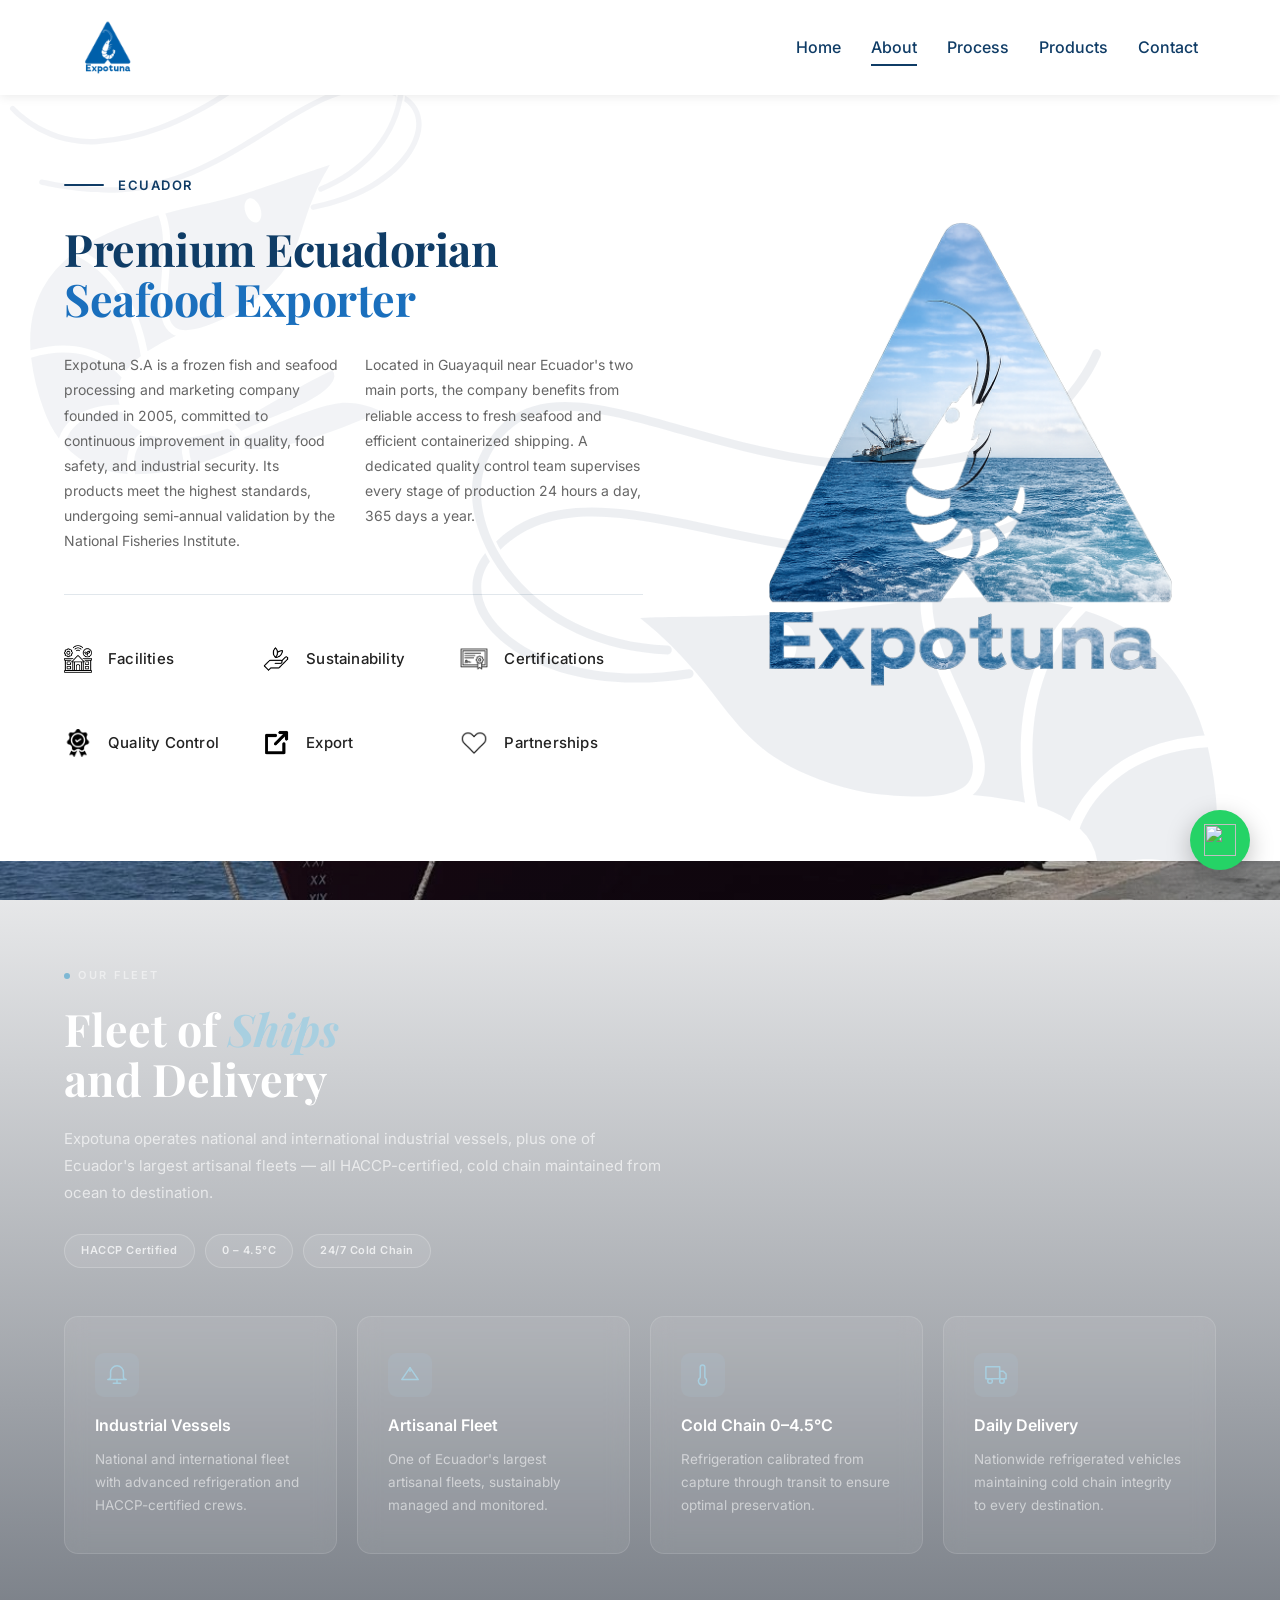
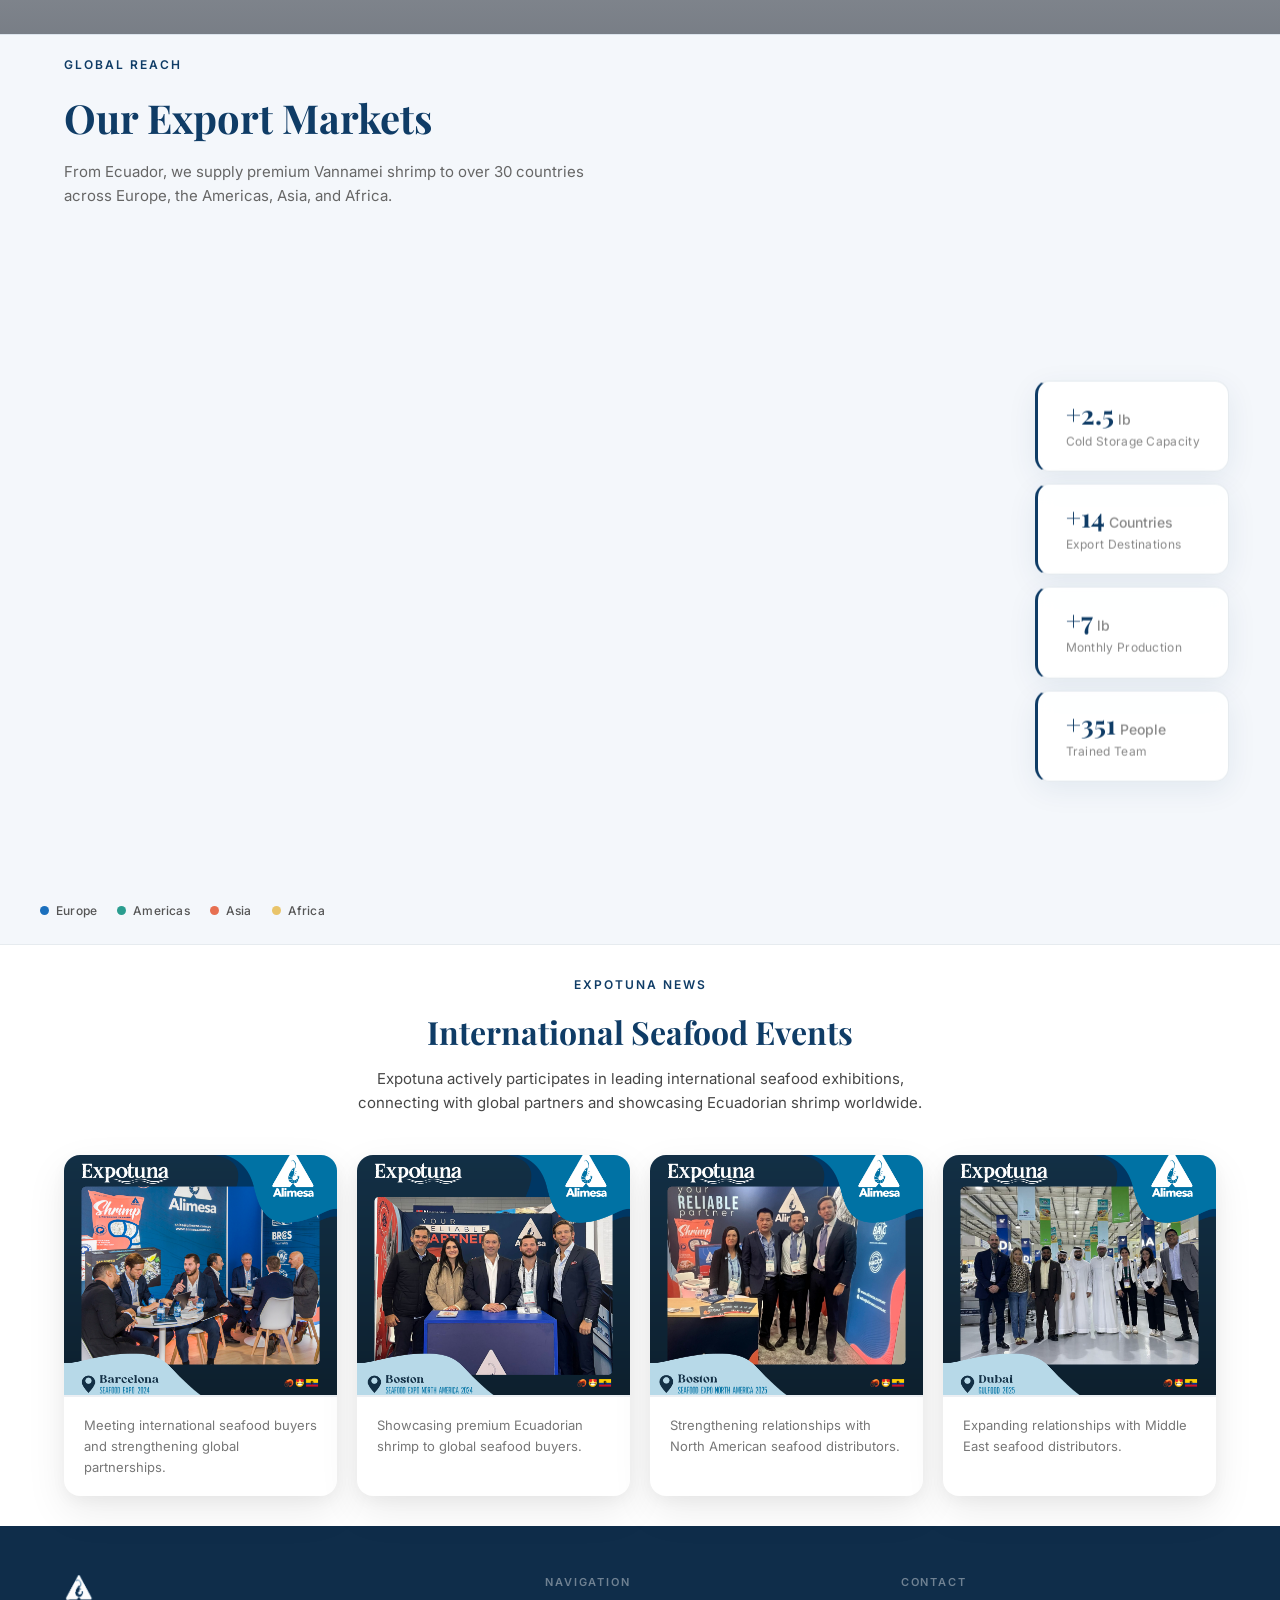
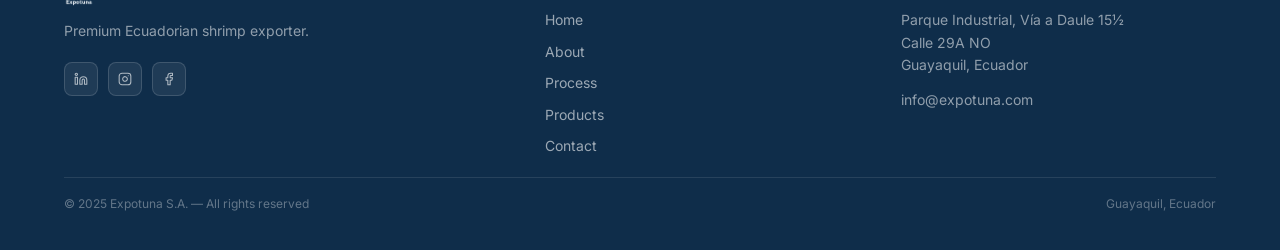
==== commit 53ef339a: "upgrading footer in every page" ====
--- a/about.html
+++ b/about.html
@@ -266,31 +266,57 @@
 
   <!-- FOOTER -->
   <footer class="footer">
-    <div class="footer-container">
-      <div class="footer-col">
-        <img src="assets/logos/expotuna-logo-white.png" class="footer-logo">
-        <p>Premium Ecuadorian shrimp exporter.</p>
-        <div class="footer-social">
-          <a href="https://www.linkedin.com/company/expotuna-s-a/" target="_blank"><img src="assets/icons/linkedin.svg"></a>
-          <a href="https://www.instagram.com/alimesaprofesional/" target="_blank"><img src="assets/icons/instagram.svg"></a>
-          <a href="https://www.facebook.com/alimesa.ec" target="_blank"><img src="assets/icons/facebook.svg"></a>
-        </div>
-      </div>
-      <div class="footer-col">
-        <h4>Navigation</h4>
-        <div class="footer-nav">
-          <a href="index.html">Home</a>
-          <a href="about.html">About</a>
-          <a href="process.html">Process</a>
-          <a href="products.html">Products</a>
-          <a href="contact.html">Contact</a>
-        </div>
-      </div>
-      <div class="footer-col">
-        <h4>Contact</h4>
-        <p class="footer-contact">Parque Industrial, Vía a Daule 15½<br>Calle 29A NO<br>Guayaquil, Ecuador</p>
-        <p class="footer-contact">info@expotuna.com</p>
-      </div>
+    <div class="footer-inner">
+  
+      <div class="footer-grid">
+  
+        <!-- COL 1 — Brand -->
+        <div class="footer-col">
+          <img src="assets/logos/expotuna-logo-white.png" class="footer-logo">
+          <p class="footer-tagline">Premium Ecuadorian shrimp exporter.</p>
+          <div class="footer-social">
+            <a href="https://www.linkedin.com/company/expotuna-s-a/" target="_blank" aria-label="LinkedIn">
+              <svg viewBox="0 0 24 24" fill="none" stroke="currentColor" stroke-width="1.8" stroke-linecap="round" stroke-linejoin="round"><path d="M16 8a6 6 0 0 1 6 6v7h-4v-7a2 2 0 0 0-2-2 2 2 0 0 0-2 2v7h-4v-7a6 6 0 0 1 6-6z"/><rect x="2" y="9" width="4" height="12"/><circle cx="4" cy="4" r="2"/></svg>
+            </a>
+            <a href="https://www.instagram.com/alimesaprofesional/" target="_blank" aria-label="Instagram">
+              <svg viewBox="0 0 24 24" fill="none" stroke="currentColor" stroke-width="1.8" stroke-linecap="round" stroke-linejoin="round"><rect x="2" y="2" width="20" height="20" rx="5"/><path d="M16 11.37A4 4 0 1 1 12.63 8 4 4 0 0 1 16 11.37z"/><line x1="17.5" y1="6.5" x2="17.51" y2="6.5"/></svg>
+            </a>
+            <a href="https://www.facebook.com/alimesa.ec" target="_blank" aria-label="Facebook">
+              <svg viewBox="0 0 24 24" fill="none" stroke="currentColor" stroke-width="1.8" stroke-linecap="round" stroke-linejoin="round"><path d="M18 2h-3a5 5 0 0 0-5 5v3H7v4h3v8h4v-8h3l1-4h-4V7a1 1 0 0 1 1-1h3z"/></svg>
+            </a>
+          </div>
+        </div>
+  
+        <!-- COL 2 — Navigation -->
+        <div class="footer-col">
+          <h4>Navigation</h4>
+          <div class="footer-nav">
+            <a href="index.html">Home</a>
+            <a href="about.html">About</a>
+            <a href="process.html">Process</a>
+            <a href="products.html">Products</a>
+            <a href="contact.html">Contact</a>
+          </div>
+        </div>
+  
+        <!-- COL 3 — Contact -->
+        <div class="footer-col">
+          <h4>Contact</h4>
+          <p class="footer-contact">
+            Parque Industrial, Vía a Daule 15½<br>
+            Calle 29A NO<br>
+            Guayaquil, Ecuador
+          </p>
+          <p class="footer-contact">info@expotuna.com</p>
+        </div>
+  
+      </div>
+  
+      <div class="footer-bottom">
+        <p>© 2025 Expotuna S.A. — All rights reserved</p>
+        <p>Guayaquil, Ecuador</p>
+      </div>
+  
     </div>
   </footer>
 
--- a/css/styles.css
+++ b/css/styles.css
@@ -2100,4 +2100,153 @@
       width: calc(50% - 5px);
       height: 90px;
     }
+  }
+
+
+  /* ================================
+   FOOTER
+================================ */
+
+.footer {
+    background: #0f2d4a;
+    color: white;
+  }
+  
+  .footer-inner {
+    width: min(1200px, 90%);
+    margin: 0 auto;
+  }
+  
+  /* GRID */
+  .footer-grid {
+    display: grid;
+    grid-template-columns: 1.4fr 1fr 1fr;
+    gap: 40px;
+    padding: 28px 0 20px;
+  }
+  
+  /* COL 1 */
+  .footer-logo {
+    height: 32px;
+    width: auto;
+    object-fit: contain;
+    margin-bottom: 14px;
+    display: block;
+  }
+  
+  .footer-tagline {
+    font-size: 14px;
+    color: rgba(255, 255, 255, 0.6);
+    line-height: 1.6;
+    margin-bottom: 20px;
+  }
+  
+  /* SOCIAL ICONS */
+  .footer-social {
+    display: flex;
+    gap: 10px;
+  }
+  
+  .footer-social a {
+    width: 34px;
+    height: 34px;
+    border-radius: 8px;
+    background: rgba(255, 255, 255, 0.07);
+    border: 0.5px solid rgba(255, 255, 255, 0.14);
+    display: flex;
+    align-items: center;
+    justify-content: center;
+    color: rgba(255, 255, 255, 0.65);
+    transition: all 0.25s ease;
+    text-decoration: none;
+  }
+  
+  .footer-social a:hover {
+    background: rgba(255, 255, 255, 0.15);
+    border-color: rgba(255, 255, 255, 0.28);
+    color: white;
+    transform: translateY(-2px);
+  }
+  
+  .footer-social svg {
+    width: 14px;
+    height: 14px;
+  }
+  
+  /* COL TITLES */
+  .footer-col h4 {
+    font-size: 11px;
+    font-weight: 600;
+    letter-spacing: 1.8px;
+    text-transform: uppercase;
+    color: rgba(255, 255, 255, 0.4);
+    margin-bottom: 18px;
+  }
+  
+  /* NAV LINKS */
+  .footer-nav {
+    display: flex;
+    flex-direction: column;
+    gap: 9px;
+  }
+  
+  .footer-nav a {
+    color: rgba(255, 255, 255, 0.65);
+    text-decoration: none;
+    font-size: 14px;
+    transition: all 0.2s ease;
+    width: fit-content;
+  }
+  
+  .footer-nav a:hover {
+    color: white;
+    transform: translateX(4px);
+  }
+  
+  /* CONTACT */
+  .footer-contact {
+    font-size: 14px;
+    color: rgba(255, 255, 255, 0.6);
+    line-height: 1.75;
+    margin-bottom: 12px;
+  }
+  
+  /* BOTTOM BAR */
+  .footer-bottom {
+    border-top: 0.5px solid rgba(255, 255, 255, 0.1);
+    padding: 16px 0;
+    display: flex;
+    justify-content: space-between;
+    align-items: center;
+    gap: 20px;
+  }
+  
+  .footer-bottom p {
+    font-size: 12px;
+    color: rgba(255, 255, 255, 0.35);
+  }
+  
+  /* MOBILE */
+  @media (max-width: 900px) {
+    .footer-grid {
+      grid-template-columns: 1fr 1fr;
+      gap: 36px;
+      padding: 40px 0 32px;
+    }
+  
+    .footer-col:first-child {
+      grid-column: 1 / -1;
+    }
+  }
+  
+  @media (max-width: 560px) {
+    .footer-grid {
+      grid-template-columns: 1fr;
+    }
+  
+    .footer-bottom {
+      flex-direction: column;
+      align-items: flex-start;
+      gap: 4px;
+    }
   }
--- a/css/about.css
+++ b/css/about.css
@@ -491,7 +491,7 @@
      NEWS SECTION
   ================================ */
   .news {
-    padding: 70px 0;
+    padding: 30px 0;
     background: white;
     text-align: center;
     border-top: 1px solid rgba(15,60,102,0.1);
@@ -626,4 +626,12 @@
     .export-stat-card { flex: 1 1 calc(50% - 12px); min-width: 0; }
   
     .news-grid { grid-template-columns: 1fr 1fr; }
+  }
+
+  .export-map {
+    padding: 20px 0 0 0;
+  }
+  
+  .export-map-header {
+    margin: 0 auto 10px auto;
   }
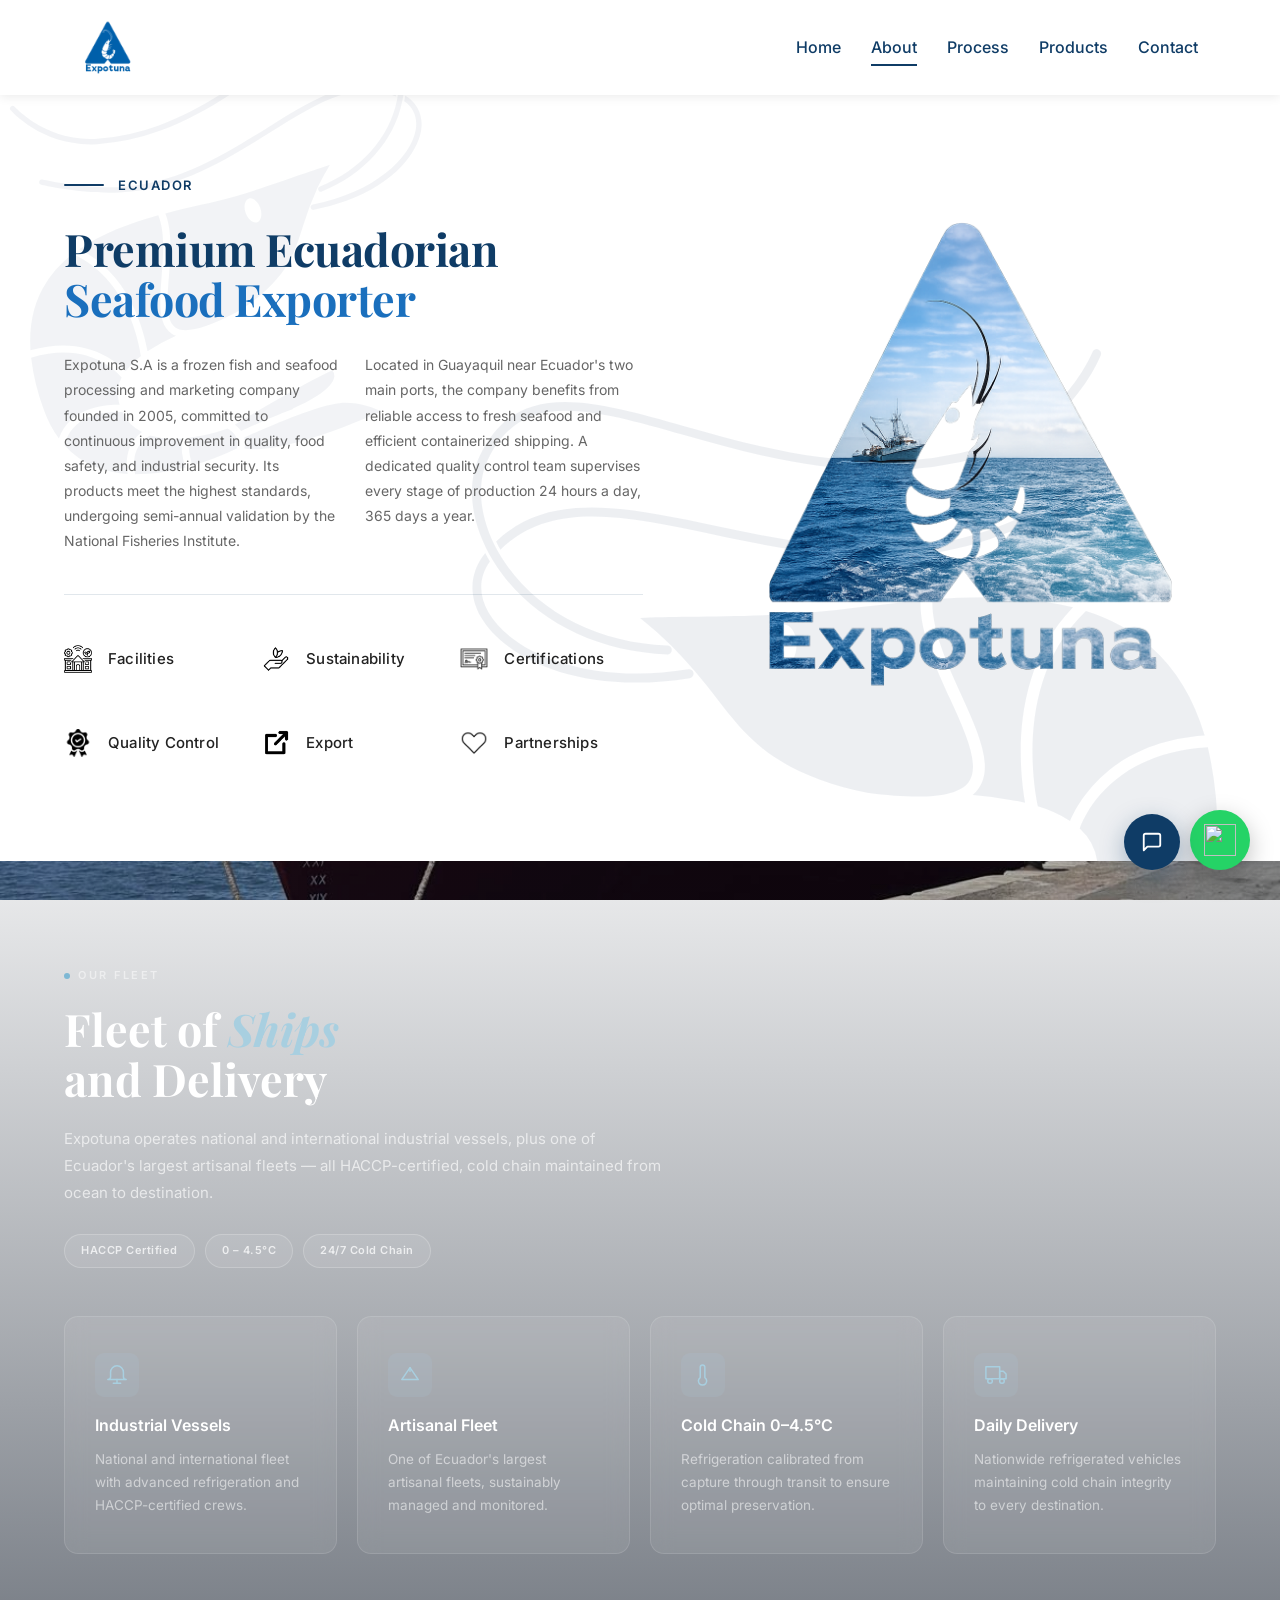
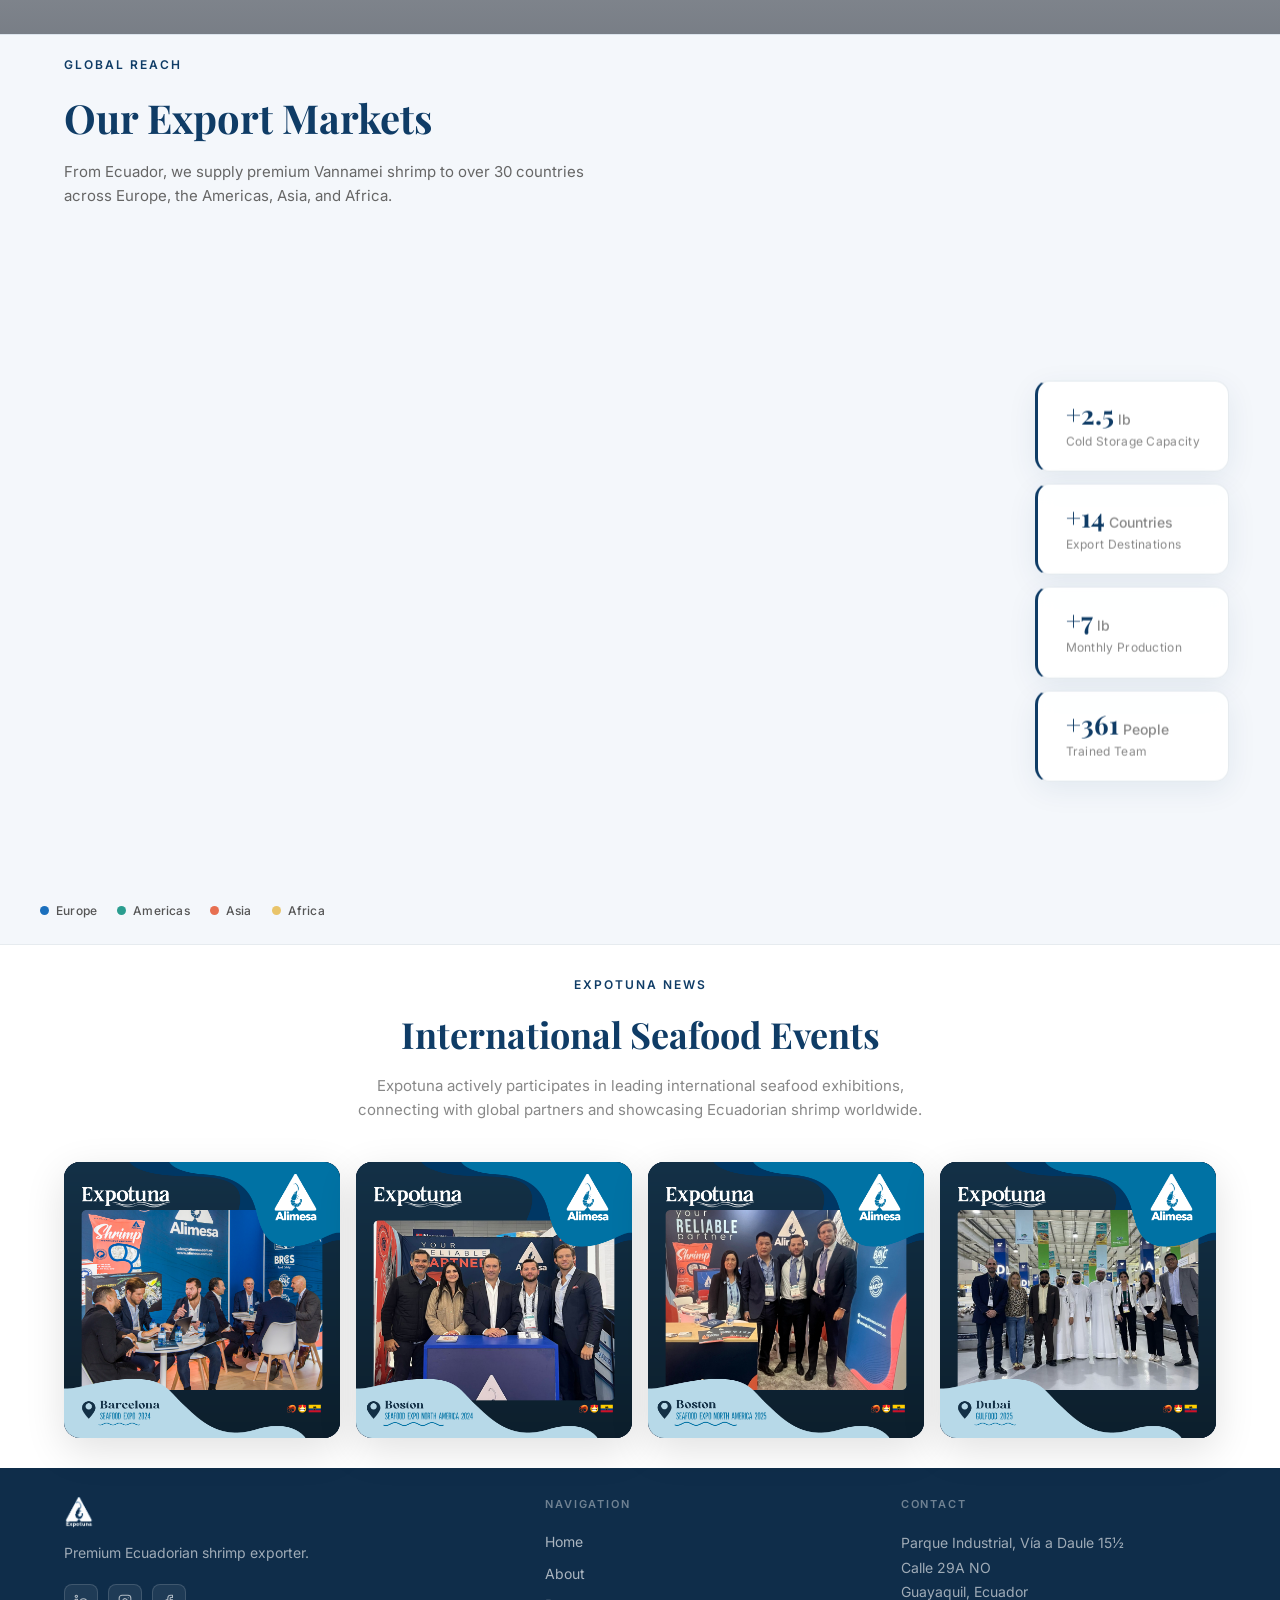
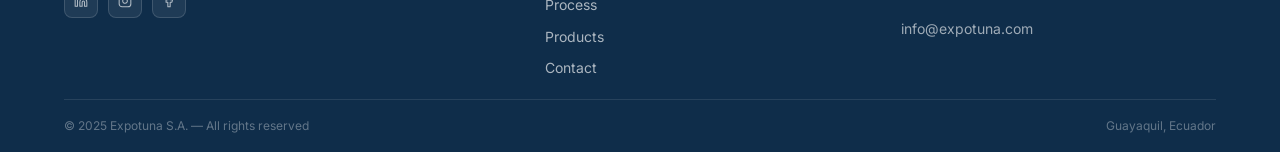
==== commit b23b5fcf: "Moving chatbot and adding it to every other inner page" ====
--- a/about.html
+++ b/about.html
@@ -7,6 +7,7 @@
   <title>About - Expotuna</title>
   <link rel="stylesheet" href="css/styles.css">
   <link rel="stylesheet" href="css/about.css">
+  <link rel="stylesheet" href="css/chatbot.css">
   <link href="https://fonts.googleapis.com/css2?family=Playfair+Display:wght@500;600;700&family=Inter:wght@300;400;500;600&display=swap" rel="stylesheet">
   <link rel="icon" type="image/png" href="assets/logos/expotuna-logo.png">
 </head>
@@ -320,9 +321,40 @@
     </div>
   </footer>
 
+      <!-- CHATBOT -->
+      <div id="chat-widget">
+        <div id="chat-box">
+            <div id="chat-header">
+                <div id="chat-avatar">E</div>
+                <div>
+                    <p id="chat-title">Expotuna Assistant</p>
+                    <p id="chat-status">Online · Replies instantly</p>
+                </div>
+                <button id="chat-close">×</button>
+            </div>
+            <div id="chat-messages">
+                <div class="msg bot">Hi! I'm Expotuna's virtual assistant. How can I help you today?</div>
+            </div>
+            <div id="chat-input-row">
+                <input type="text" id="chat-input" placeholder="Write a message..." />
+                <button id="chat-send">
+                    <svg width="14" height="14" viewBox="0 0 24 24" fill="none" stroke="white" stroke-width="2.5" stroke-linecap="round" stroke-linejoin="round">
+                        <line x1="22" y1="2" x2="11" y2="13"/><polygon points="22 2 15 22 11 13 2 9 22 2"/>
+                    </svg>
+                </button>
+            </div>
+        </div>
+        <button id="chat-toggle">
+            <svg width="22" height="22" viewBox="0 0 24 24" fill="none" stroke="white" stroke-width="2" stroke-linecap="round" stroke-linejoin="round">
+                <path d="M21 15a2 2 0 0 1-2 2H7l-4 4V5a2 2 0 0 1 2-2h14a2 2 0 0 1 2 2z"/>
+            </svg>
+        </button>
+    </div>
+
   <script src="https://cdn.jsdelivr.net/npm/d3@7/dist/d3.min.js"></script>
   <script src="https://cdn.jsdelivr.net/npm/topojson-client@3/dist/topojson-client.min.js"></script>
   <script src="js/about.js"></script>
+  <script src="js/chatbot.js"></script>
 
 </body>
 </html>
--- a/css/styles.css
+++ b/css/styles.css
@@ -1,1900 +1,130 @@
 /* RESET */
 * {
-  margin: 0;
-  padding: 0;
-  box-sizing: border-box;
-}
-body {
-  font-family: "Inter", sans-serif;
-  color: #333;
-  line-height: 1.6;
-  background: #ffffff;
-} /* CONTAINER */
-.container {
-  width: min(1200px, 90%);
-  margin: auto;
-} /* NAVBAR */
-.navbar {
-  position: absolute;
-  top: 0;
-  width: 100%;
-  z-index: 10;
-  padding: 20px 0;
-}
-.nav-container {
-  display: flex;
-  justify-content: space-between;
-  align-items: center;
-  width: min(1200px, 90%);
-  margin: auto;
-}
-.logo {
-  height: 110px;
-}
-nav a {
-  color: white;
-  text-decoration: none;
-  margin-left: 30px;
-  font-weight: 500;
-  transition: 0.3s;
-}
-nav a:hover {
-  opacity: 0.7;
-} /* HERO */
-.hero {
-  position: relative;
-  height: 100vh;
-  overflow: visible;
-  display: flex;
-  align-items: center;
-  justify-content: center;
-  text-align: center;
-}
-.hero-img {
-  position: absolute;
-  width: 100%;
-  height: 100%;
-  object-fit: cover;
-  z-index: -2;
-}
-.hero-overlay {
-  position: absolute;
-  width: 100%;
-  height: 100%;
-  background: rgba(0, 0, 0, 0.3);
-  z-index: -1;
-}
-.hero-content {
-  color: white;
-  max-width: 700px;
-}
-.hero h1 {
-  font-family: "Playfair Display", serif;
-  font-size: 60px;
-  margin-bottom: 20px;
-}
-.hero p {
-  font-size: 18px;
-  margin-bottom: 30px;
-}
-.hero-buttons {
-  display: flex;
-  justify-content: center;
-  gap: 20px;
-} /* BUTTONS */
-.btn-primary {
-  background: #0f3c66;
-  color: white;
-  padding: 12px 28px;
-  text-decoration: none;
-  border-radius: 4px;
-  font-weight: 500;
-  transition: 0.3s;
-}
-.btn-primary:hover {
-  background: #1f5f9b;
-}
-.btn-secondary {
-  border: 2px solid white;
-  color: white;
-  padding: 12px 28px;
-  text-decoration: none;
-  border-radius: 4px;
-  font-weight: 500;
-  transition: 0.3s;
-}
-.btn-secondary:hover {
-  background: white;
-  color: #0f3c66;
-} /* ABOUT */
-.about {
-  padding: 140px 0;
-  background: #f7f7f7;
-}
-.about-container {
-  width: min(1180px, 90%);
-  margin: auto;
-  display: grid;
-  grid-template-columns: 1fr 1fr;
-  gap: 70px;
-  align-items: center;
-}
-.section-label {
-  font-size: 12px;
-  letter-spacing: 2px;
-  color: #0f3c66;
-  margin-bottom: 10px;
-}
-.about-text h2 {
-  font-size: 40px;
-  margin-bottom: 20px;
-}
-.about-text p {
-  margin-bottom: 20px;
-  line-height: 1.7;
-}
-.about-highlights {
-  margin-top: 25px;
-  display: flex;
-  flex-direction: column;
-  gap: 10px;
-  font-weight: 500;
-  color: #0f3c66;
-}
-.about-image img {
-  width: 100%;
-  border-radius: 12px;
-  box-shadow: 0 15px 40px rgba(0, 0, 0, 0.15);
-} /* PROCESS */
-.process {
-  padding: 120px 0;
-  text-align: center;
-}
-.process h2 {
-  font-family: "Playfair Display", serif;
-  font-size: 40px;
-  margin-bottom: 60px;
-}
-.process-grid {
-  display: grid;
-  grid-template-columns: repeat(3, 1fr);
-  gap: 40px;
-}
-.process-card img {
-  width: 100%;
-  border-radius: 6px;
-  margin-bottom: 20px;
-}
-.process-card h3 {
-  margin-bottom: 10px;
-} /* PRODUCTS */
-.products {
-  padding: 120px 0;
-  background: #f5f7fa;
-  text-align: center;
-}
-.products h2 {
-  font-family: "Playfair Display", serif;
-  font-size: 40px;
-  margin-bottom: 60px;
-}
-.products-grid {
-  display: grid;
-  grid-template-columns: repeat(4, 1fr);
-  gap: 30px;
-}
-.product-card {
-  background: white;
-  border-radius: 6px;
-  overflow: hidden;
-  transition: 0.3s;
-}
-.product-card:hover {
-  transform: translateY(-5px);
-}
-.product-card img {
-  width: 100%;
-  height: 200px;
-  object-fit: cover;
-}
-.product-card h3 {
-  padding: 20px;
-} /* CERTIFICATIONS */
-.certifications {
-  padding: 90px 0 80px 0;
-  background: #f5f7fa;
-  text-align: center;
-}
-.certifications h2 {
-  font-family: "Playfair Display", serif;
-  font-size: 44px;
-  margin-bottom: 20px;
-}
-.certifications p {
-  max-width: 720px;
-  margin: auto;
-  margin-bottom: 70px;
-  font-size: 17px;
-  opacity: 0.85;
-  line-height: 1.7;
-}
-.cert-grid {
-  display: grid;
-  grid-template-columns: repeat(4, 1fr);
-  gap: 40px;
-  align-items: center;
-  justify-items: center;
-  margin-top: 20px;
-}
-.cert-logo {
-  display: flex;
-  align-items: center;
-  justify-content: center;
-  height: 90px;
-}
-.cert-logo img {
-  max-height: 75px;
-  max-width: 160px;
-  object-fit: contain;
-  opacity: 0.9;
-  transition: all 0.3s ease;
-}
-.cert-logo img:hover {
-  opacity: 1;
-  transform: scale(1.05);
-} /* GALLERY */
-.gallery {
-  padding: 55px 0;
-  background: white;
-  text-align: center;
-}
-.gallery h2 {
-  font-family: "Playfair Display", serif;
-  font-size: 40px;
-  margin-bottom: 10px;
-}
-.gallery-grid {
-  display: grid;
-  grid-template-columns: repeat(4, 1fr);
-  gap: 20px;
-  margin-top: 50px;
-}
-.gallery-grid img {
-  width: 100%;
-  height: 260px;
-  object-fit: cover;
-  border-radius: 12px;
-  transition: 0.4s;
-  box-shadow: 0 15px 35px rgba(0, 0, 0, 0.15);
-}
-.gallery-grid img:hover {
-  transform: scale(1.05);
-  box-shadow: 0 25px 50px rgba(0, 0, 0, 0.25);
-} /* CONTACT CTA */
-.contact-cta {
-  padding: 35px 0;
-  text-align: center;
-  background: white;
-}
-.contact-cta-content {
-  max-width: 520px;
-  margin: auto;
-}
-.contact-cta h2 {
-  font-family: "Playfair Display", serif;
-  font-size: 34px;
-  margin-bottom: 8px;
-  color: #0f3c66;
-}
-.contact-cta p {
-  font-size: 15px;
-  margin-bottom: 18px;
-  line-height: 1.5;
-}
-.cta-button {
-  display: inline-block;
-  background: #1d4b75;
-  color: white;
-  padding: 10px 24px;
-  border-radius: 6px;
-  text-decoration: none;
-  font-weight: 500;
-  transition: 0.25s;
-}
-.cta-button:hover {
-  background: #163a5c;
-  transform: translateY(-2px);
-} /* FOOTER */ /* FOOTER */
-.footer {
-  background: #173f66;
-  color: white;
-  padding: 20px 0;
-}
-.footer-container {
-  width: min(1050px, 90%);
-  margin: auto;
-  display: grid;
-  grid-template-columns: 1.3fr 1fr 1fr;
-  gap: 70px;
-  align-items: start;
-}
-.footer-logo {
-  width: 55px;
-  margin-bottom: 15px;
-}
-.footer-col h4 {
-  font-size: 16px;
-  margin-bottom: 15px;
-  font-weight: 600;
-}
-.footer-col p {
-  font-size: 14px;
-  line-height: 1.6;
-  opacity: 0.9;
-} /* NAVIGATION GRID */
-.footer-nav {
-  display: grid;
-  grid-template-columns: auto auto;
-  gap: 6px 30px;
-  justify-content: start;
-}
-.footer-nav a {
-  color: white;
-  text-decoration: none;
-  font-size: 14px;
-  opacity: 0.9;
-  transition: 0.2s;
-}
-.footer-nav a:hover {
-  opacity: 1;
-  transform: translateX(3px);
-} /* CONTACT */
-.footer-contact {
-  font-size: 14px;
-  margin-bottom: 15px;
-  line-height: 1.6;
-} /* RESPONSIVE */
-@media (max-width: 900px) {
-  .about-grid {
-    grid-template-columns: 1fr;
-  }
-  .process-grid {
-    grid-template-columns: 1fr;
-  }
-  .products-grid {
-    grid-template-columns: 1fr 1fr;
-  }
-  .gallery-grid {
-    grid-template-columns: 1fr 1fr;
-  }
-  .footer-grid {
-    grid-template-columns: 1fr;
-  }
-  .hero h1 {
-    font-size: 40px;
-  }
-}
-@media (max-width: 600px) {
-  .products-grid {
-    grid-template-columns: 1fr;
-  }
-  .gallery-grid {
-    grid-template-columns: 1fr;
-  }
-  .hero-buttons {
-    flex-direction: column;
-  }
-} /* HERO IMPROVEMENTS */
-.hero h1 {
-  font-size: 72px;
-  line-height: 1.1;
-  margin-bottom: 25px;
-}
-.hero-subtitle {
-  font-size: 20px;
-  max-width: 700px;
-  margin: auto;
-  margin-bottom: 40px;
-  opacity: 0.9;
-}
-.hero-stats {
-  margin-top: 60px;
-  display: flex;
-  justify-content: center;
-  gap: 80px;
-  flex-wrap: wrap;
-}
-.hero-stat h3 {
-  font-size: 32px;
-  font-family: "Playfair Display", serif;
-  margin-bottom: 5px;
-}
-.hero-stat p {
-  font-size: 14px;
-  letter-spacing: 1px;
-  opacity: 0.85;
-  text-transform: uppercase;
-} /* PAGE HERO */
-.page-hero {
-  position: relative;
-  height: 45vh;
-  display: flex;
-  align-items: center;
-  justify-content: center;
-  color: white;
-  text-align: center;
-  overflow: hidden;
-}
-.page-hero img {
-  position: absolute;
-  width: 100%;
-  height: 100%;
-  object-fit: cover;
-  z-index: -2;
-}
-.page-hero-overlay {
-  position: absolute;
-  width: 100%;
-  height: 100%;
-  background: rgba(15, 60, 102, 0.6);
-  z-index: -1;
-}
-.page-hero h1 {
-  font-family: "Playfair Display", serif;
-  font-size: 48px;
-} /* PAGE CONTENT SPACING */
-.about-preview,
-.process,
-.products,
-.contact-cta {
-  padding-top: 140px;
-} /* PROCESS FLOW */
-.process-flow {
-  width: min(1200px, 90%);
-  margin: auto;
-  padding: 120px 0;
-}
-.process-step {
-  display: grid;
-  grid-template-columns: 1fr 1fr;
-  gap: 80px;
-  align-items: center;
-  margin-bottom: 120px;
-}
-.process-step.reverse {
-  direction: rtl;
-}
-.process-step.reverse .process-text {
-  direction: ltr;
-}
-.process-step img {
-  width: 100%;
-  border-radius: 8px;
-}
-.process-text h2 {
-  font-family: "Playfair Display", serif;
-  font-size: 36px;
-  margin-bottom: 20px;
-}
-.process-text p {
-  font-size: 16px;
-  max-width: 500px;
-} /* RESPONSIVE */
-@media (max-width: 900px) {
-  .process-step {
-    grid-template-columns: 1fr;
-    gap: 40px;
-    margin-bottom: 80px;
-  }
-  .process-step.reverse {
-    direction: ltr;
-  }
-} /* PROCESS TIMELINE */
-.process-flow {
-  width: min(1200px, 90%);
-  margin: auto;
-  padding: 120px 0;
-  position: relative;
-} /* timeline line */
-.process-timeline {
-  position: absolute;
-  left: 50%;
-  top: 0;
-  width: 4px;
-  height: 100%;
-  background: #e5e5e5;
-  transform: translateX(-50%);
-} /* step layout */
-.process-step {
-  display: grid;
-  grid-template-columns: 1fr 1fr;
-  gap: 80px;
-  align-items: center;
-  margin-bottom: 140px;
-  position: relative;
-}
-.process-step.reverse {
-  direction: rtl;
-}
-.process-step.reverse .process-text {
-  direction: ltr;
-} /* step number */
-.process-number {
-  position: absolute;
-  left: 50%;
-  top: 50%;
-  transform: translate(-50%, -50%);
-  background: #0f3c66;
-  color: white;
-  width: 60px;
-  height: 60px;
-  border-radius: 50%;
-  display: flex;
-  align-items: center;
-  justify-content: center;
-  font-weight: 600;
-  z-index: 3;
-} /* image */
-.process-step img {
-  width: 100%;
-  border-radius: 10px;
-  box-shadow: 0 10px 40px rgba(0, 0, 0, 0.15);
-} /* text */
-.process-text h2 {
-  font-family: "Playfair Display", serif;
-  font-size: 36px;
-  margin-bottom: 20px;
-}
-.process-text p {
-  font-size: 16px;
-  max-width: 480px;
-} /* animation */
-[data-animate] {
-  opacity: 0;
-  transform: translateY(60px);
-  transition: all 0.8s ease;
-}
-[data-animate].visible {
-  opacity: 1;
-  transform: translateY(0);
-} /* mobile */
-@media (max-width: 900px) {
-  .process-timeline {
-    display: none;
-  }
-  .process-step {
-    grid-template-columns: 1fr;
-    gap: 40px;
-    margin-bottom: 80px;
-  }
-  .process-number {
-    display: none;
-  }
-  .process-step.reverse {
-    direction: ltr;
-  }
-} /* NAVBAR INTERNAL PAGES */
-.navbar-dark {
-  position: relative;
-  background: white;
-  box-shadow: 0 2px 12px rgba(0, 0, 0, 0.08);
-}
-.navbar-dark nav a {
-  color: #0f3c66;
-}
-.navbar-dark nav a:hover {
-  opacity: 0.7;
-} /* PAGE HERO FIX */
-.page-hero {
-  margin-top: 0;
-  height: 55vh;
-}
-.process-number {
-  border: 6px solid white;
-  box-shadow: 0 5px 20px rgba(0, 0, 0, 0.15);
-} /* INTERNAL NAVBAR */
-.navbar-internal {
-  position: relative;
-  background: white;
-  padding: 20px;
-  box-shadow: 0 2px 10px rgba(0, 0, 0, 0.08);
-}
-.navbar-internal nav a {
-  color: #0f3c66;
-}
-.navbar-internal nav a:hover {
-  opacity: 0.7;
-}
-.process-timeline {
-  position: absolute;
-  left: 50%;
-  top: 0;
-  width: 4px;
-  height: 100%;
-  background: #e5e5e5;
-  transform: translateX(-50%);
-  z-index: -1;
-}
-[data-animate] {
-  opacity: 0;
-  transform: translateY(60px);
-  transition: all 0.8s ease;
-}
-[data-animate].visible {
-  opacity: 1;
-  transform: translateY(0);
-} /* MISSION */
-.mission {
-  padding: 80px 0;
-  background: linear-gradient(180deg, white 0%, white 100%);
-}
-.mission-grid {
-  display: grid;
-  grid-template-columns: 1fr 1fr;
-  gap: 40px;
-}
-.mission-card::before {
-  content: "";
-  position: absolute;
-  top: 0;
-  left: 0;
-  width: 100%;
-  height: 4px;
-  background: #0f3c66;
-  border-radius: 12px 12px 0 0;
-}
-.mission-card {
-  background: white;
-  padding: 55px;
-  border-radius: 12px;
-  box-shadow: 0 20px 45px rgba(0, 0, 0, 0.08);
-  position: relative;
-  transition: all 0.35s ease;
-}
-.mission-card h3 {
-  font-family: "Playfair Display", serif;
-  font-size: 32px;
-  margin-bottom: 15px;
-  color: #0f3c66;
-} /* SLIDER */
-.hero-slider {
-  position: absolute;
-  top: 0;
-  left: 0;
-  width: 100%;
-  height: 100%;
-  z-index: -2;
-}
-.slide {
-  position: absolute;
-  top: 0;
-  left: 0;
-  width: 100%;
-  height: 100%;
-  object-fit: cover;
-  transform: scale(1.05);
-  opacity: 0;
-  transition: opacity 1s ease, transform 6s ease;
-}
-.slide.active {
-  opacity: 1;
-  transform: scale(1);
-} /* OVERLAY */
-.hero-overlay {
-  position: absolute;
-  top: 0;
-  left: 0;
-  width: 100%;
-  height: 100%;
-  background: rgba(15, 60, 102, 0.55);
-  z-index: -1;
-} /* CONTENT */
-.hero-content {
-  color: white;
-  max-width: 750px;
-  z-index: 2;
-}
-.hero h1 {
-  font-family: "Playfair Display", serif;
-  font-size: 64px;
-  margin-bottom: 25px;
-}
-.hero-subtitle {
-  font-size: 20px;
-  margin-bottom: 35px;
-} /* ARROWS */
-.slider-arrow {
-  position: absolute;
-  top: 50%;
-  transform: translateY(-50%);
-  font-size: 32px;
-  color: white;
-  background: rgba(255, 255, 255, 0.25);
-  width: 50px;
-  height: 50px;
-  display: flex;
-  align-items: center;
-  justify-content: center;
-  border-radius: 50%;
-  cursor: pointer;
-  backdrop-filter: blur(5px);
-}
-.slider-arrow.left {
-  left: 30px;
-}
-.slider-arrow.right {
-  right: 30px;
-} /* CARDS */
-.hero-cards {
-  position: absolute;
-  bottom: -70px;
-  left: 50%;
-  transform: translateX(-50%);
-  display: flex;
-  gap: 50px;
-  z-index: 5;
-}
-.hero-card {
-  background: white;
-  width: 260px;
-  height: 160px;
-  display: flex;
-  flex-direction: column;
-  align-items: center;
-  justify-content: center;
-  border-radius: 16px;
-  box-shadow: 0 25px 50px rgba(0, 0, 0, 0.15), 0 10px 25px rgba(0, 0, 0, 0.1);
-  border: 1px solid rgba(0, 0, 0, 0.04);
-  text-align: center;
-  transform: translateY(-30px);
-}
-.hero-card h3 {
-  font-family: "Playfair Display", serif;
-  font-size: 44px;
-  color: #0f3c66;
-  margin-bottom: 5px;
-}
-.hero-card p {
-  font-size: 13px;
-  letter-spacing: 1px;
-  text-transform: uppercase;
-  opacity: 0.75;
-}
-.hero-card:hover {
-  transform: translateY(-25px);
-  box-shadow: 0 30px 60px rgba(0, 0, 0, 0.18), 0 10px 25px rgba(0, 0, 0, 0.12);
-  transition: all 0.35s ease;
-}
-.section-label {
-  font-size: 12px;
-  letter-spacing: 2px;
-  text-transform: uppercase;
-  color: #0f3c66;
-  margin-bottom: 12px;
-  font-weight: 600;
-}
-.cert-divider {
-  width: 80px;
-  height: 2px;
-  background: #0f3c66;
-  margin: 40px auto 60px auto;
-  opacity: 0.3;
-}
-.mission-line {
-  width: 40px;
-  height: 3px;
-  background: #0f3c66;
-  margin: 10px 0 20px 0;
-  border-radius: 2px;
-} /* PRODUCTS INTRO */
-.products-intro {
-  padding: 100px 0;
-  text-align: center;
-  background: #f7f7f7;
-}
-.products-intro p {
-  max-width: 700px;
-  margin: auto;
-  margin-top: 20px;
-} /* PRODUCT CATEGORIES */
-.product-categories {
-  padding: 120px 0;
-  background: white;
-  text-align: center;
-}
-.category-grid {
-  display: grid;
-  grid-template-columns: repeat(3, 1fr);
-  gap: 40px;
-  margin-top: 60px;
-}
-.category-card {
-  background: #f7f7f7;
-  border-radius: 10px;
-  overflow: hidden;
-  box-shadow: 0 10px 30px rgba(0, 0, 0, 0.08);
-  transition: 0.3s;
-}
-.category-card:hover {
-  transform: translateY(-6px);
-}
-.category-card img {
-  width: 100%;
-  height: 260px;
-  object-fit: cover;
-}
-.category-card h3 {
-  padding: 20px;
-  color: #0f3c66;
-} /* PACKAGING */
-.packaging {
-  padding: 120px 0;
-  background: #f7f7f7;
-  text-align: center;
-}
-.packaging p {
-  max-width: 600px;
-  margin: auto;
-  margin-bottom: 50px;
-}
-.packaging-grid {
-  display: grid;
-  grid-template-columns: repeat(3, 1fr);
-  gap: 40px;
-  align-items: center;
-}
-.packaging-grid img {
-  width: 100%;
-  max-height: 260px;
-  object-fit: contain;
-} /* FIX CONTACT CTA SIZE */
-.contact-cta {
-  padding-top: 35px !important;
-  padding-bottom: 35px !important;
-} /* ABOUT */
-.about {
-  padding: 120px 0;
-  background: #ffffff;
-}
-.about-grid {
-  display: grid;
-  grid-template-columns: 1fr 1fr;
-  gap: 80px;
-  align-items: center;
-}
-.about-text h2 {
-  font-family: "Playfair Display", serif;
-  font-size: 42px;
-  margin-bottom: 25px;
-}
-.about-text p {
-  margin-bottom: 18px;
-  font-size: 16px;
-  max-width: 520px;
-}
-.about-img {
-  width: 100%;
-  border-radius: 8px;
-  box-shadow: 0 10px 40px rgba(0, 0, 0, 0.12);
-} /* HERO SOCIAL ICONS */
-.hero-social {
-  position: absolute;
-  top: 30px;
-  right: 40px;
-  display: flex;
-  gap: 18px;
-  z-index: 20;
-}
-.hero-social img {
-  height: 22px;
-  width: auto;
-  opacity: 0.9;
-  transition: all 0.3s ease;
-}
-.hero-social img:hover {
-  opacity: 1;
-  transform: scale(1.15);
-}
-.hero-social img {
-  filter: invert(1);
-} /* NAV MENU */
-.nav-menu {
-  display: flex;
-  align-items: center;
-  gap: 30px;
-} /* FOOTER SOCIAL */
-.footer-social {
-  display: flex;
-  gap: 16px;
-  margin-top: 18px;
-}
-.footer-social img {
-  height: 20px;
-  filter: invert(1);
-  opacity: 0.85;
-  transition: all 0.3s ease;
-}
-.footer-social img:hover {
-  opacity: 1;
-  transform: scale(1.15);
-} /* WORK WITH US */
-.work {
-  background: #f5f7fa;
-  padding: 70px 0;
-  text-align: center;
-}
-.work-title {
-  font-family: "Playfair Display", serif;
-  font-size: 42px;
-  margin-bottom: 15px;
-  color: #0f3c66;
-}
-.work-subtitle {
-  max-width: 700px;
-  margin: 0 auto 60px auto;
-  font-size: 17px;
-  line-height: 1.7;
-}
-.work-grid {
-  display: grid;
-  grid-template-columns: 1fr 1fr;
-  gap: 40px;
-}
-.work-card {
-  background: white;
-  padding: 50px;
-  border-radius: 14px;
-  box-shadow: 0 15px 40px rgba(0, 0, 0, 0.08);
-  font-size: 18px;
-  line-height: 1.6;
-}
-.work-email {
-  margin-top: 25px;
-  font-weight: 600;
-  font-size: 20px;
-  color: #0f3c66;
-  letter-spacing: 0.3px;
-}
-.work-card {
-  background: white;
-  padding: 55px 50px;
-  border-radius: 16px;
-  box-shadow: 0 25px 60px rgba(0, 0, 0, 0.08);
-  transition: all 0.35s ease;
-  position: relative;
-}
-.work-button {
-  display: inline-block;
-  margin-top: 25px;
-  background: #0f3c66;
-  color: white;
-  padding: 14px 28px;
-  border-radius: 8px;
-  text-decoration: none;
-  font-weight: 500;
-  transition: all 0.3s ease;
-}
-.work-button:hover {
-  background: #0c2f4e;
-}
-.work-card:hover {
-  transform: translateY(-6px);
-  box-shadow: 0 35px 80px rgba(0, 0, 0, 0.12);
-}
-.work-card::before {
-  content: "";
-  position: absolute;
-  top: 0;
-  left: 0;
-  width: 100%;
-  height: 4px;
-  background: #0f3c66;
-  border-radius: 16px 16px 0 0;
-} /* MOBILE */
-@media (max-width: 900px) {
-  .work-grid {
-    grid-template-columns: 1fr;
-  }
-}
-.products-section {
-  padding: 100px 0;
-  background: #f7f9fc;
-  text-align: center;
-}
-.products-section h2 {
-  font-family: "Playfair Display", serif;
-  font-size: 40px;
-  margin-bottom: 25px;
-  color: #0f3c66;
-}
-.products-description {
-  max-width: 720px;
-  margin: auto;
-  margin-bottom: 70px;
-  font-size: 16px;
-  line-height: 1.7;
-  opacity: 0.9;
-}
-.whatsapp-float {
-  position: fixed;
-  bottom: 30px;
-  right: 30px;
-  width: 60px;
-  height: 60px;
-  background: #25d366;
-  border-radius: 50%;
-  display: flex;
-  align-items: center;
-  justify-content: center;
-  box-shadow: 0 8px 25px rgba(0, 0, 0, 0.25);
-  z-index: 999;
-  transition: all 0.3s ease;
-}
-.whatsapp-float img {
-  width: 32px;
-  height: 32px;
-}
-.whatsapp-float:hover {
-  transform: scale(1.08);
-  box-shadow: 0 10px 30px rgba(0, 0, 0, 0.35);
-} /* GROUP SECTION */
-.group-section {
-  padding: 70px 0;
-  background: #f5f7fa;
-  text-align: center;
-}
-.group-title {
-  font-size: 42px;
-  margin-bottom: 15px;
-  color: #1d3557;
-}
-.group-intro {
-  max-width: 650px;
-  margin: 0 auto 70px;
-  font-size: 17px;
-  color: #666;
-  line-height: 1.6;
-} /* GRID */
-.group-grid {
-  display: grid;
-  grid-template-columns: repeat(3, 1fr);
-  gap: 40px;
-  max-width: 1000px;
-  margin: 0 auto;
-} /* CARD */
-.company-card {
-  background: white;
-  padding: 45px 35px 40px 35px;
-  border-radius: 16px;
-  box-shadow: 0 15px 35px rgba(0, 0, 0, 0.08), 0 5px 15px rgba(0, 0, 0, 0.04);
-  transition: all 0.35s ease;
-  position: relative;
-  overflow: hidden;
-  display: flex;
-  flex-direction: column;
-  align-items: center;
-  text-align: center;
-}
-.company-card:hover {
-  transform: translateY(-8px);
-  box-shadow: 0 30px 60px rgba(0, 0, 0, 0.12), 0 10px 25px rgba(0, 0, 0, 0.08);
-} /* LOGO */
-.company-logo {
-  height: 95px;
-  object-fit: contain;
-  margin-bottom: 28px;
-  opacity: 0.95;
-} /* TEXT */
-.company-card p {
-  font-size: 15px;
-  color: #555;
-  line-height: 1.6;
-  margin-bottom: 28px;
-  max-width: 260px;
-} /* BUTTON */
-.company-btn {
-  display: inline-block;
-  background: #0f3c66;
-  color: white;
-  padding: 11px 22px;
-  border-radius: 6px;
-  font-size: 14px;
-  font-weight: 500;
-  text-decoration: none;
-  transition: all 0.25s ease;
-}
-.company-btn:hover {
-  background: #0c2f4e;
-  transform: translateY(-1px);
-}
-.company-card::before {
-  content: "";
-  position: absolute;
-  top: 0;
-  left: 0;
-  width: 100%;
-  height: 4px;
-  background: #0f3c66;
-} /* NOTE */
-.group-note {
-  margin-top: 40px;
-  font-size: 14px;
-  color: #888;
-}
-.hero-video {
-  position: absolute;
-  width: 100%;
-  height: 100%;
-  object-fit: cover;
-  z-index: -2;
-}
-nav {
-  display: flex;
-  align-items: center;
-} /* ACTIVE NAV LINK */ /* NAVBAR ACTIVE + HOVER ANIMATION */
-nav a {
-  position: relative;
-}
-nav a::after {
-  content: "";
-  position: absolute;
-  left: 50%;
-  bottom: -6px;
-  width: 0%;
-  height: 2px;
-  background: #0f3c66;
-  transition: all 0.3s ease;
-  transform: translateX(-50%);
-} /* hover animation */
-nav a:hover::after {
-  width: 100%;
-} /* active page */
-nav a.active::after {
-  width: 100%;
-}
-
-/* HOME NAVBAR */
-
-.navbar-home{
-    position:fixed;
-    top:0;
-    left:0;
-    width:100%;
-    background:transparent;
-    box-shadow:none;
-    }
-    
-    /* links blancos sobre hero */
-    
-    .navbar-home nav a{
-    color:white;
-    }
-    
-    /* cuando haces scroll */
-    
-    .navbar-home.scrolled{
-    background:white;
-    box-shadow:0 2px 10px rgba(0,0,0,0.08);
-    }
-    
-    .navbar-home.scrolled nav a{
-    color:#0f3c66;
-    }
-
-    /* LOGO SWITCH SOLO PARA HOME */
-
-.navbar-home .logo-wrapper{
-    position:relative;
-    height:55px;
-    }
-    
-    .navbar-home .logo{
-    height:55px;
-    position:absolute;
-    left:0;
-    top:0;
-    transition:opacity .35s ease;
-    }
-    
-    /* estado inicial */
-    
-    .navbar-home .logo-blue{
-    opacity:0;
-    }
-    
-    .navbar-home .logo-white{
-    opacity:1;
-    }
-    
-    /* estado scroll */
-    
-    .navbar-home.scrolled .logo-white{
-    opacity:0;
-    }
-    
-    .navbar-home.scrolled .logo-blue{
-    opacity:1;
-    }
-
-
-    /* ================================
-   SECTION BACKGROUNDS + DIVIDERS
-   All sections after hero → white
-   Separated by a thin brand-blue line
-================================ */
-
-/* Shared divider style */
-.about,
-.group-section,
-.mission,
-.certifications,
-.work,
-.contact-cta {
-  background: #ffffff;
-  border-top: 1px solid rgba(15, 60, 102, 0.15);
-}
-
-/* ABOUT */
-.about {
-  padding: 120px 0;
-}
-
-/* GROUP SECTION */
-.group-section {
-  padding: 70px 0;
-  text-align: center;
-}
-
-/* MISSION */
-.mission {
-  padding: 80px 0;
-  background: #ffffff;
-  background: linear-gradient(180deg, #ffffff 0%, #ffffff 100%); /* override existing gradient */
-}
-
-/* CERTIFICATIONS */
-.certifications {
-  padding: 90px 0 80px 0;
-}
-
-/* WORK WITH US */
-.work {
-  padding: 70px 0;
-}
-
-/* CONTACT CTA */
-.contact-cta {
-  padding: 35px 0 !important;
-}
-
-
-/* Matches inner pages navbar when scrolled */
-.navbar-home.scrolled {
+    margin: 0;
+    padding: 0;
+    box-sizing: border-box;
+  }
+  body {
+    font-family: "Inter", sans-serif;
+    color: #333;
+    line-height: 1.6;
+    background: #ffffff;
+  }
+
+  /* CONTAINER */
+  .container {
+    width: min(1200px, 90%);
+    margin: auto;
+  }
+
+  /* ================================
+     NAVBAR
+  ================================ */
+  .navbar {
+    position: absolute;
+    top: 0;
+    width: 100%;
+    z-index: 10;
+    padding: 20px 0;
+  }
+  .nav-container {
+    display: flex;
+    justify-content: space-between;
+    align-items: center;
+    width: min(1200px, 90%);
+    margin: auto;
+  }
+  .logo { height: 110px; }
+  nav { display: flex; align-items: center; }
+  nav a {
+    color: white;
+    text-decoration: none;
+    margin-left: 30px;
+    font-weight: 500;
+    transition: 0.3s;
+    position: relative;
+  }
+  nav a:hover { opacity: 0.7; }
+  nav a::after {
+    content: "";
+    position: absolute;
+    left: 50%;
+    bottom: -6px;
+    width: 0%;
+    height: 2px;
+    background: #0f3c66;
+    transition: all 0.3s ease;
+    transform: translateX(-50%);
+  }
+  nav a:hover::after { width: 100%; }
+  nav a.active::after { width: 100%; }
+
+  /* INTERNAL NAVBAR */
+  .navbar-internal {
+    position: relative;
+    background: white;
+    padding: 20px;
+    box-shadow: 0 2px 10px rgba(0, 0, 0, 0.08);
+  }
+  .navbar-internal nav a { color: #0f3c66; }
+  .navbar-internal nav a:hover { opacity: 0.7; }
+  .navbar-internal .logo { height: 55px; width: auto; object-fit: contain; }
+
+  /* HOME NAVBAR */
+  .navbar-home {
+    position: fixed;
+    top: 0; left: 0;
+    width: 100%;
+    background: transparent;
+    box-shadow: none;
+  }
+  .navbar-home nav a { color: white; }
+  .navbar-home.scrolled {
     background: white;
     box-shadow: 0 2px 10px rgba(0, 0, 0, 0.08);
     border-bottom: 0.5px solid rgba(15, 60, 102, 0.3);
   }
-
-
-
-/* ================================
-   OUR GROUP — B + D combined
-   Minimal borderless + always visible content
-================================ */
-
-.group-section {
-    padding: 80px 0;
-    background: #ffffff;
-    text-align: center;
-  }
-  
-  .group-grid {
-    display: grid;
-    grid-template-columns: repeat(3, 1fr);
-    gap: 30px;
-    max-width: 1000px;
-    margin: 0 auto;
-  }
-  
-  /* CARD */
-  .company-card {
-    background: #f8fafc;
-    padding: 50px 35px 40px 35px;
-    border-radius: 12px;
-    border: 0.5px solid rgba(15, 60, 102, 0.1);
-    box-shadow: none;
-    transition: all 0.35s ease;
-    position: relative;
-    overflow: hidden;
-    display: flex;
-    flex-direction: column;
-    align-items: center;
-    text-align: center;
-  }
-  
-  /* Remove old blue top bar */
-  .company-card::before {
-    display: none;
-  }
-  
-  /* Angled color accent — top left corner triangle */
-  .company-card::after {
-    content: "";
-    position: absolute;
-    top: 0;
-    left: 0;
-    width: 0;
-    height: 0;
-    border-style: solid;
-    border-width: 36px 36px 0 0;
-    border-color: rgba(15, 60, 102, 0.12) transparent transparent transparent;
-    transition: border-width 0.35s ease;
-  }
-  
-  .company-card:hover {
-    background: #ffffff;
-    border-color: rgba(15, 60, 102, 0.18);
-    box-shadow: 0 16px 48px rgba(15, 60, 102, 0.08);
-    transform: translateY(-5px);
-  }
-  
-  .company-card:hover::after {
-    border-width: 48px 48px 0 0;
-    border-color: rgba(15, 60, 102, 0.2) transparent transparent transparent;
-  }
-  
-  /* LOGO */
-  .company-logo {
-    height: 80px;
-    object-fit: contain;
-    margin-bottom: 24px;
-    opacity: 0.92;
-    transition: opacity 0.3s ease;
-  }
-  
-  .company-card:hover .company-logo {
-    opacity: 1;
-  }
-  
-  /* DESCRIPTION */
-  .company-card p {
-    font-size: 14px;
-    color: #666;
-    line-height: 1.7;
-    margin-bottom: 24px;
-    max-width: 240px;
-  }
-  
-  /* BUTTON */
-  .company-btn {
-    display: inline-block;
-    margin-top: auto;
-    background: transparent;
-    color: #0f3c66;
-    padding: 9px 22px;
-    border-radius: 6px;
-    font-size: 13px;
-    font-weight: 500;
-    text-decoration: none;
-    border: 1px solid rgba(15, 60, 102, 0.25);
-    transition: all 0.25s ease;
-  }
-  
-  .company-btn:hover {
-    background: #0f3c66;
-    color: white;
-    border-color: #0f3c66;
-  }
-  
-  /* NOTE */
-  .group-note {
-    margin-top: 40px;
-    font-size: 13px;
-    color: #aaa;
-  }
-
-  /* Active link underline — white when over hero, blue when scrolled */
-.navbar-home nav a::after {
-    background: white !important;
-  }
-  
-  .navbar-home nav a.active::after {
-    width: 100%;
-    background: white !important;
-  }
-  
-  .navbar-home.scrolled nav a::after {
-    background: #0f3c66 !important;
-  }
-  
-  .navbar-home.scrolled nav a.active::after {
-    width: 100%;
-    background: #0f3c66 !important;
-  }
-
-/* ================================
-   HERO CARDS — Option D
-   Glassmorphism + animated counters
-================================ */
-
-.hero-cards {
-    position: absolute;
-    bottom: 40px;
-    left: 50%;
-    transform: translateX(-50%);
-    display: flex;
-    gap: 24px;
-    z-index: 5;
-  }
-  
-  .hero-card {
-    background: rgba(255, 255, 255, 0.12);
-    backdrop-filter: blur(12px);
-    -webkit-backdrop-filter: blur(12px);
-    width: 220px;
-    height: 140px;
-    display: flex;
-    flex-direction: column;
-    align-items: center;
-    justify-content: center;
-    border-radius: 16px;
-    border: 1px solid rgba(255, 255, 255, 0.25);
-    text-align: center;
-    transition: all 0.35s ease;
-  }
-  
-  .hero-card:hover {
-    background: rgba(255, 255, 255, 0.2);
-    border-color: rgba(255, 255, 255, 0.4);
-    transform: translateY(-4px);
-  }
-  
-  .hero-card h3 {
-    font-family: "Playfair Display", serif;
-    font-size: 40px;
-    color: white;
-    margin-bottom: 6px;
-    text-shadow: 0 2px 8px rgba(0, 0, 0, 0.2);
-  }
-  
-  .hero-card p {
-    font-size: 11px;
-    letter-spacing: 1.5px;
-    text-transform: uppercase;
-    color: rgba(255, 255, 255, 0.8);
-    font-weight: 500;
-  }
-
-
-
-
-
-  /* ================================
-   ANIMATED WAVE DIVIDER
-================================ */
-
-.wave-divider {
-    position: absolute;
-    bottom: -100px;
-    left: 0;
-    width: 100%;
-    line-height: 0;
-    z-index: 3;
-    overflow: hidden;
-  }
-  
-  .wave-divider svg {
-    display: block;
-    width: 200%;
-    height: 200px;
-    animation: waveMove 18s linear infinite;
-  }
-  
-  .wave2 {
-    animation: waveShift 6s linear infinite;
-  }
-  
-  .wave3 {
-    animation: waveShift2 10s linear infinite;
-  }
-  
-  @keyframes waveMove {
-    0%   { transform: translateX(0); }
-    100% { transform: translateX(-50%); }
-  }
-  
-  @keyframes waveShift {
-    0%   { transform: translateX(0); }
-    100% { transform: translateX(-30%); }
-  }
-  
-  @keyframes waveShift2 {
-    0%   { transform: translateX(0); }
-    100% { transform: translateX(-40%); }
-  }
-
-
-
-/* ================================
-   HERO — FINAL CLEAN VERSION
-   Delete ALL previous hero rules and
-   replace with this single block
-================================ */
-
-.hero {
+  .navbar-home.scrolled nav a { color: #0f3c66; }
+
+  .navbar-home nav a::after         { background: white !important; }
+  .navbar-home nav a.active::after  { width: 100%; background: white !important; }
+  .navbar-home.scrolled nav a::after        { background: #0f3c66 !important; }
+  .navbar-home.scrolled nav a.active::after { width: 100%; background: #0f3c66 !important; }
+
+  /* LOGO SWITCH */
+  .navbar-home .logo-wrapper { position: relative; height: 55px; }
+  .navbar-home .logo {
+    height: 55px;
+    position: absolute;
+    left: 0; top: 0;
+    transition: opacity 0.35s ease;
+  }
+  .navbar-home .logo-blue  { opacity: 0; }
+  .navbar-home .logo-white { opacity: 1; }
+  .navbar-home.scrolled .logo-white { opacity: 0; }
+  .navbar-home.scrolled .logo-blue  { opacity: 1; }
+
+
+  /* ================================
+     HERO
+  ================================ */
+  .hero {
     position: relative;
     height: 100vh;
+    min-height: 680px;
     overflow: hidden;
     display: flex;
     flex-direction: column;
     align-items: flex-start;
     justify-content: center;
-    text-align: left;
-  }
-  
+  }
   .hero-video {
     position: absolute;
-    width: 100%;
-    height: 100%;
-    object-fit: cover;
-    z-index: -2;
-  }
-  
-  .hero-overlay {
-    position: absolute;
-    top: 0;
-    left: 0;
-    width: 100%;
-    height: 100%;
-    background: linear-gradient(
-      135deg,
-      rgba(10, 35, 70, 0.88) 0%,
-      rgba(15, 60, 102, 0.75) 60%,
-      rgba(15, 60, 102, 0.55) 100%
-    );
-    z-index: -1;
-  }
-  
-  /* CONTENT */
-  .hero-content {
-    color: white;
-    max-width: 680px;
-    z-index: 2;
-    padding-left: 8%;
-    margin-top: -95px;
-  }
-  
-  .hero h1 {
-    font-family: "Playfair Display", serif;
-    font-size: 72px;
-    line-height: 1.1;
-    margin-bottom: 20px;
-    font-weight: 700;
-    letter-spacing: -1px;
-  }
-  
-  .hero-subtitle {
-    font-size: 19px;
-    max-width: 520px;
-    margin: 0 0 32px 0;
-    opacity: 0.85;
-    line-height: 1.6;
-  }
-  
-  .hero-buttons {
-    display: flex;
-    justify-content: flex-start;
-    gap: 16px;
-    margin-bottom: 40px;
-  }
-  
-  /* CARDS */
-  .hero-cards {
-    display: flex;
-    gap: 16px;
-    z-index: 5;
-    padding-left: 8%;
-  }
-  
-  .hero-card {
-    background: rgba(255, 255, 255, 0.12);
-    backdrop-filter: blur(12px);
-    -webkit-backdrop-filter: blur(12px);
-    width: 150px;
-    height: 100px;
-    display: flex;
-    flex-direction: column;
-    align-items: center;
-    justify-content: center;
-    border-radius: 14px;
-    border: 1px solid rgba(255, 255, 255, 0.25);
-    text-align: center;
-    transition: all 0.35s ease;
-  }
-  
-  .hero-card:hover {
-    background: rgba(255, 255, 255, 0.2);
-    border-color: rgba(255, 255, 255, 0.4);
-    transform: translateY(-3px);
-  }
-  
-  .hero-card h3 {
-    font-family: "Playfair Display", serif;
-    font-size: 26px;
-    color: white;
-    margin-bottom: 4px;
-  }
-  
-  .hero-card p {
-    font-size: 9px;
-    letter-spacing: 1.2px;
-    text-transform: uppercase;
-    color: rgba(255, 255, 255, 0.8);
-    font-weight: 500;
-  }
-  
-  /* WAVE DIVIDER */
-  .wave-divider {
-    position: absolute;
-    bottom: -40px;
-    left: 0;
-    width: 100%;
-    line-height: 0;
-    z-index: 3;
-    overflow: hidden;
-  }
-  
-  .wave-divider svg {
-    display: block;
-    width: 200%;
-    height: 280px;
-    animation: waveMove 70s linear infinite;
-  }
-  
-  .wave2 { animation: waveShift 34s linear infinite; }
-  .wave3 { animation: waveShift2 30s linear infinite; }
-  .wave4 { animation: waveMove 35s linear infinite; }
-  
-  @keyframes waveMove {
-    0%   { transform: translateX(0); }
-    100% { transform: translateX(-50%); }
-  }
-  
-  @keyframes waveShift {
-    0%   { transform: translateX(0); }
-    100% { transform: translateX(-30%); }
-  }
-  
-  @keyframes waveShift2 {
-    0%   { transform: translateX(0); }
-    100% { transform: translateX(-40%); }
-  }
-
-  /* FIND THIS (near bottom of styles.css) and REPLACE with below */
-
-/* CARDS */
-.hero-cards {
-    display: flex;
-    gap: 16px;
-    z-index: 5;
-    padding-left: 8%;
-    width: 100%;
-    justify-content: flex-start;
-    position: relative;
-    bottom: auto;
-    left: auto;
-    transform: none;
-    margin-top: 40px;
-  }
-
-  .about {
-    border-top: none !important;
-  }
-
-  /* View Products button — white in hero */
-.hero .btn-primary {
-    background: white;
-    color: #0f3c66;
-  }
-  
-  .hero .btn-primary:hover {
-    background: rgba(255, 255, 255, 0.85);
-  }
-
-
-
-  /* ================================
-   ABOUT SECTION — index.html upgrade
-================================ */
-
-.about {
-    padding: 100px 0;
-    background: #ffffff;
-    border-top: none !important;
-  }
-  
-  .about-container {
-    width: min(1180px, 90%);
-    margin: auto;
-    display: grid;
-    grid-template-columns: 1fr 1fr;
-    gap: 80px;
-    align-items: center;
-  }
-  
-  /* TITLE */
-  .about-text h2 {
-    font-family: 'Playfair Display', serif;
-    font-size: 48px;
-    line-height: 1.15;
-    margin-bottom: 24px;
-    color: #0f3c66;
-    font-weight: 700;
-  }
-  
-  .about-text h2 span {
-    color: #0f3c66;
-    position: relative;
-    display: inline-block;
-  }
-  
-  .about-text h2 span::after {
-    content: "";
-    position: absolute;
-    bottom: -4px;
-    left: 0;
-    width: 100%;
-    height: 3px;
-    background: #0f3c66;
-    opacity: 0.3;
-    border-radius: 2px;
-  }
-  
-  /* LEFT ACCENT LINE */
-  .about-text {
-    position: relative;
-    padding-left: 28px;
-  }
-  
-  .about-text::before {
-    content: "";
-    position: absolute;
-    left: 0;
-    top: 0;
-    width: 3px;
-    height: 100%;
-    background: #0f3c66;
-    opacity: 0.2;
-    border-radius: 2px;
-  }
-  
-  .about-text p {
-    margin-bottom: 18px;
-    font-size: 16px;
-    line-height: 1.8;
-    color: #555;
-    max-width: 520px;
-  }
-  
-  /* IMAGE */
-  .about-image {
-    position: relative;
-  }
-  
-  .about-image img {
-    width: 100%;
-    border-radius: 20px;
-    box-shadow: 0 30px 70px rgba(15, 60, 102, 0.18);
-    display: block;
-    min-height: 350px;
-    object-fit: cover;
-  }
-  
-  /* DECORATIVE FRAME */
-  .about-image::before {
-    content: "";
-    position: absolute;
-    top: -16px;
-    right: -16px;
-    width: 100%;
-    height: 100%;
-    border: 2px solid rgba(15, 60, 102, 0.15);
-    border-radius: 20px;
-    z-index: -1;
-  }
-  
-  .about-image::after {
-    display: none;
-  }
-  
-  /* HIGHLIGHTS */
-  .about-highlights {
-    margin-top: 28px;
-    display: flex;
-    flex-direction: column;
-    gap: 10px;
-    font-weight: 500;
-    color: #0f3c66;
-    font-size: 15px;
-  }
-  
-  /* MOBILE */
-  @media (max-width: 900px) {
-    .about-container {
-      grid-template-columns: 1fr;
-      gap: 50px;
-    }
-  
-    .about-text {
-      padding-left: 20px;
-    }
-  
-    .about-image::after {
-      left: 10px;
-    }
-  }
-
-  /* ================================
-   OUR GROUP — text upgrade
-================================ */
-
-.group-title {
-    font-family: 'Playfair Display', serif;
-    font-size: 46px;
-    font-weight: 700;
-    color: #0f3c66;
-    margin-bottom: 16px;
-    letter-spacing: -0.5px;
-  }
-  
-  .group-intro {
-    max-width: 580px;
-    margin: 0 auto 60px auto;
-    font-size: 16px;
-    color: #666;
-    line-height: 1.7;
-  }
-  
-  .company-card p {
-    font-size: 14px;
-    color: #666;
-    line-height: 1.7;
-    margin-bottom: 24px;
-    max-width: 240px;
-  }
-  
-  .company-btn {
-    font-size: 13px;
-    font-weight: 600;
-    letter-spacing: 0.3px;
-  }
-
-  /* ================================
-   HERO — CLEAN FINAL
-   Reemplaza TODOS los bloques anteriores
-   que empiecen con .hero { ... }
-================================ */
-
-.hero {
-    position: relative;
-    height: 100vh;
-    min-height: 620px;
-    overflow: hidden;
-    display: flex;
-    flex-direction: column;
-    align-items: flex-start;
-    justify-content: center;
-  }
-  
-  .hero-video {
-    position: absolute;
     inset: 0;
-    width: 100%;
-    height: 100%;
+    width: 100%; height: 100%;
     object-fit: cover;
     z-index: 0;
   }
-  
   .hero-overlay {
     position: absolute;
     inset: 0;
@@ -1906,31 +136,25 @@
     );
     z-index: 1;
   }
-  
-  /* CONTENT */
+  .hero::after {
+    content: "";
+    position: absolute;
+    bottom: 0; left: 0;
+    width: 100%; height: 80px;
+    background: linear-gradient(to bottom, transparent 0%, rgba(255,255,255,0.06) 100%);
+    z-index: 2;
+    pointer-events: none;
+  }
   .hero-content {
     position: relative;
     z-index: 2;
     color: white;
-    max-width: 640px;
-    width: min(1180px, 90%);
-    margin: 0 auto;
-    padding: 0 0 0 0;
-    /* Centrado horizontal real usando el sistema container */
-    left: 0;
-    right: 0;
-    /* Offset vertical suave hacia arriba */
-    margin-top: -60px;
-  }
-  
-  /* Usa el mismo ancho que el resto del site */
-  .hero > .hero-content {
     width: 90%;
     max-width: 1180px;
     margin-left: auto;
     margin-right: auto;
-  }
-  
+    margin-top: -40px;
+  }
   .hero h1 {
     font-family: "Playfair Display", serif;
     font-size: clamp(48px, 6vw, 72px);
@@ -1940,7 +164,6 @@
     letter-spacing: -1px;
     color: white;
   }
-  
   .hero-subtitle {
     font-size: clamp(15px, 1.5vw, 18px);
     max-width: 480px;
@@ -1949,15 +172,7 @@
     line-height: 1.65;
     color: white;
   }
-  
-  /* BUTTONS */
-  .hero-buttons {
-    display: flex;
-    justify-content: flex-start;
-    gap: 14px;
-  }
-  
-  /* Outline blanco — consistente con btn-secondary */
+  .hero-buttons { display: flex; justify-content: flex-start; gap: 14px; }
   .hero .btn-primary {
     background: transparent;
     color: white;
@@ -1970,12 +185,7 @@
     transition: all 0.25s ease;
     text-decoration: none;
   }
-  
-  .hero .btn-primary:hover {
-    background: white;
-    color: #0f3c66;
-  }
-  
+  .hero .btn-primary:hover { background: white; color: #0f3c66; }
   .hero .btn-secondary {
     background: transparent;
     color: rgba(255,255,255,0.75);
@@ -1987,12 +197,8 @@
     transition: all 0.25s ease;
     text-decoration: none;
   }
-  
-  .hero .btn-secondary:hover {
-    border-color: rgba(255,255,255,0.75);
-    color: white;
-  }
-  
+  .hero .btn-secondary:hover { border-color: rgba(255,255,255,0.75); color: white; }
+
   /* HERO CARDS */
   .hero-cards {
     position: relative;
@@ -2001,21 +207,14 @@
     gap: 14px;
     width: 90%;
     max-width: 1180px;
-    margin: 36px auto 0 auto;
+    margin: 32px auto 0 auto;
     justify-content: flex-start;
-    /* Reset cualquier posicionamiento absoluto anterior */
-    bottom: auto;
-    left: auto;
-    transform: none;
-    padding: 0;
-  }
-  
+  }
   .hero-card {
     background: rgba(255, 255, 255, 0.10);
     backdrop-filter: blur(10px);
     -webkit-backdrop-filter: blur(10px);
-    width: 170px;
-    height: 108px;
+    width: 170px; height: 108px;
     display: flex;
     flex-direction: column;
     align-items: center;
@@ -2026,21 +225,17 @@
     transition: all 0.3s ease;
     gap: 6px;
   }
-  
   .hero-card:hover {
     background: rgba(255, 255, 255, 0.17);
     border-color: rgba(255, 255, 255, 0.35);
     transform: translateY(-3px);
   }
-  
   .hero-card h3 {
     font-family: "Playfair Display", serif;
     font-size: 30px;
     color: white;
-    margin: 0;
-    line-height: 1;
-  }
-  
+    margin: 0; line-height: 1;
+  }
   .hero-card p {
     font-size: 10px;
     letter-spacing: 1.4px;
@@ -2049,204 +244,510 @@
     font-weight: 500;
     margin: 0;
   }
-  
-  /* WAVE DIVIDER — eliminado */
-  /* El corte entre hero y about lo hace un simple
-     border-top en .about, sin wave.
-     Si quieres un fade, usa el pseudo-element de abajo */
-  
-  .hero::after {
+
+  /* HERO CERTS */
+  .hero-certs {
+    position: absolute;
+    bottom: 0;
+    left: 50%;
+    transform: translateX(-50%);
+    z-index: 3;
+    width: 90%;
+    max-width: 1180px;
+    padding: 22px 0 32px;
+    border-top: 0.5px solid rgba(255, 255, 255, 0.15);
+    display: flex;
+    align-items: center;
+    gap: 28px;
+  }
+  .hero-certs-label {
+    font-size: 10px;
+    font-weight: 600;
+    letter-spacing: 1.5px;
+    text-transform: uppercase;
+    color: rgba(255, 255, 255, 0.35);
+    white-space: nowrap;
+    flex-shrink: 0;
+  }
+  .hero-certs-logos {
+    display: flex;
+    align-items: center;
+    gap: 36px;
+  }
+  .hero-certs-logos img {
+    height: 46px;
+    width: auto;
+    object-fit: contain;
+    filter: none;
+    opacity: 0;
+    transform: translateY(8px);
+    animation: certFadeIn 0.5s ease forwards;
+  }
+  .hero-certs-logos img:hover { opacity: 1 !important; }
+
+  @keyframes certFadeIn {
+    to { opacity: 0.85; transform: translateY(0); }
+  }
+  .hero-certs-logos img:nth-child(1) { animation-delay: 0.2s; }
+  .hero-certs-logos img:nth-child(2) { animation-delay: 0.35s; }
+  .hero-certs-logos img:nth-child(3) { animation-delay: 0.5s; }
+  .hero-certs-logos img:nth-child(4) { animation-delay: 0.65s; }
+  .hero-certs-logos img:hover { opacity: 1 !important; }
+
+  @keyframes certFadeIn {
+    to { opacity: 0.7; transform: translateY(0); }
+  }
+
+  @media (max-width: 768px) {
+    .hero { justify-content: flex-end; padding-bottom: 120px; }
+    .hero > .hero-content { margin-top: 0; }
+    .hero h1 { font-size: 38px; }
+    .hero-subtitle { font-size: 15px; }
+    .hero-buttons { flex-direction: column; gap: 10px; }
+    .hero-cards { gap: 10px; flex-wrap: wrap; }
+    .hero-card { width: calc(50% - 5px); height: 90px; }
+    .hero-certs { flex-direction: column; align-items: flex-start; gap: 14px; padding-bottom: 24px; }
+    .hero-certs-logos { gap: 20px; flex-wrap: wrap; }
+    .hero-certs-logos img { height: 32px; }
+  }
+
+
+  /* ================================
+     ABOUT — INDEX
+  ================================ */
+  .about {
+    padding: 100px 0;
+    background: #ffffff;
+    border-top: none !important;
+  }
+  .about-container {
+    width: min(1180px, 90%);
+    margin: auto;
+    display: grid;
+    grid-template-columns: 1fr 1fr;
+    gap: 100px;
+    align-items: center;
+  }
+  .about-text { position: relative; }
+  .about-text .section-label { margin-bottom: 20px; }
+  .about-text h2 {
+    font-family: "Playfair Display", serif;
+    font-size: clamp(42px, 4.5vw, 62px);
+    line-height: 1.08;
+    font-weight: 700;
+    color: #0f3c66;
+    margin-bottom: 28px;
+    letter-spacing: -1px;
+  }
+  .about-text h2 span { position: relative; display: inline-block; color: #0f3c66; }
+  .about-text h2 span::after {
     content: "";
     position: absolute;
-    bottom: 0;
-    left: 0;
+    bottom: 2px; left: 0;
+    width: 100%; height: 3px;
+    background: #0f3c66;
+    opacity: 0.18;
+    border-radius: 2px;
+  }
+  .about-claim {
+    font-size: 17px;
+    line-height: 1.75;
+    color: #555;
+    max-width: 460px;
+    margin-bottom: 40px;
+  }
+  .about-stats-row {
+    display: flex;
+    align-items: center;
+    gap: 0;
+    margin-bottom: 28px;
+    padding: 28px 0;
+    border-top: 1px solid rgba(15, 60, 102, 0.1);
+    border-bottom: 1px solid rgba(15, 60, 102, 0.1);
+  }
+  .about-stat-item {
+    display: flex;
+    flex-direction: column;
+    gap: 4px;
+    flex: 1;
+    padding: 0 24px;
+  }
+  .about-stat-item:first-child { padding-left: 0; }
+  .stat-number {
+    font-family: "Playfair Display", serif;
+    font-size: 32px;
+    color: #0f3c66;
+    font-weight: 700;
+    line-height: 1;
+  }
+  .stat-label {
+    font-size: 11px;
+    letter-spacing: 1.2px;
+    text-transform: uppercase;
+    color: #888;
+    font-weight: 500;
+  }
+  .about-stat-divider {
+    width: 1px; height: 40px;
+    background: rgba(15, 60, 102, 0.15);
+    flex-shrink: 0;
+  }
+  .about-cta-link {
+    display: inline-flex;
+    align-items: center;
+    gap: 6px;
+    font-size: 14px;
+    font-weight: 600;
+    color: #0f3c66;
+    text-decoration: none;
+    letter-spacing: 0.3px;
+    position: relative;
+  }
+  .about-cta-link::after {
+    content: "";
+    position: absolute;
+    bottom: -2px; left: 0;
+    width: 0%; height: 1.5px;
+    background: #0f3c66;
+    transition: width 0.3s ease;
+  }
+  .about-cta-link:hover::after { width: 100%; }
+  .about-cta-link span { transition: transform 0.25s ease; display: inline-block; }
+  .about-cta-link:hover span { transform: translateX(4px); }
+  .about-image { position: relative; }
+  .about-image img,
+  .about-image video {
     width: 100%;
-    height: 80px;
-    background: linear-gradient(to bottom, transparent 0%, rgba(255,255,255,0.06) 100%);
-    z-index: 2;
-    pointer-events: none;
-  }
-  
-  /* MOBILE */
-  @media (max-width: 768px) {
-    .hero {
-      justify-content: flex-end;
-      padding-bottom: 40px;
-    }
-  
-    .hero > .hero-content {
-      margin-top: 0;
-    }
-  
-    .hero h1 {
-      font-size: 38px;
-    }
-  
-    .hero-subtitle {
-      font-size: 15px;
-    }
-  
-    .hero-buttons {
-      flex-direction: column;
-      gap: 10px;
-    }
-  
-    .hero-cards {
-      gap: 10px;
-      flex-wrap: wrap;
-    }
-  
-    .hero-card {
-      width: calc(50% - 5px);
-      height: 90px;
-    }
-  }
-
-
-  /* ================================
-   FOOTER
-================================ */
-
-.footer {
-    background: #0f2d4a;
+    border-radius: 20px;
+    box-shadow: 0 30px 70px rgba(15, 60, 102, 0.16);
+    display: block;
+    min-height: 400px;
+    object-fit: cover;
+  }
+  .about-image::before {
+    content: "";
+    position: absolute;
+    top: -18px; right: -18px;
+    width: 100%; height: 100%;
+    border: 2px solid rgba(15, 60, 102, 0.12);
+    border-radius: 20px;
+    z-index: -1;
+  }
+  @media (max-width: 900px) {
+    .about-container { grid-template-columns: 1fr; gap: 50px; }
+    .about-stats-row { padding: 20px 0; }
+    .about-stat-item { padding: 0 16px; }
+  }
+
+
+  /* ================================
+     SECTION LABEL
+  ================================ */
+  .section-label {
+    font-size: 12px;
+    letter-spacing: 2px;
+    text-transform: uppercase;
+    color: #0f3c66;
+    margin-bottom: 12px;
+    font-weight: 600;
+  }
+
+
+  /* ================================
+     BUTTONS (global)
+  ================================ */
+  .btn-primary {
+    background: #0f3c66;
     color: white;
-  }
-  
-  .footer-inner {
-    width: min(1200px, 90%);
-    margin: 0 auto;
-  }
-  
-  /* GRID */
+    padding: 12px 28px;
+    text-decoration: none;
+    border-radius: 4px;
+    font-weight: 500;
+    transition: 0.3s;
+  }
+  .btn-primary:hover { background: #1f5f9b; }
+  .btn-secondary {
+    border: 2px solid white;
+    color: white;
+    padding: 12px 28px;
+    text-decoration: none;
+    border-radius: 4px;
+    font-weight: 500;
+    transition: 0.3s;
+  }
+  .btn-secondary:hover { background: white; color: #0f3c66; }
+
+
+  /* ================================
+     OUR GROUP
+  ================================ */
+  .group-section {
+    padding: 80px 0;
+    background: #ffffff;
+    border-top: 1px solid rgba(15, 60, 102, 0.08);
+  }
+  .group-d-inner {
+    display: flex;
+    align-items: center;
+    justify-content: space-between;
+    gap: 60px;
+    flex-wrap: wrap;
+  }
+  .group-d-left { display: flex; flex-direction: column; gap: 12px; max-width: 280px; }
+  .group-title {
+    font-family: "Playfair Display", serif;
+    font-size: 32px;
+    font-weight: 700;
+    color: #0f3c66;
+    line-height: 1.2;
+    letter-spacing: -0.5px;
+  }
+  .group-intro { font-size: 14px; color: #999; line-height: 1.7; }
+  .group-d-cards { display: flex; flex-direction: column; gap: 8px; min-width: 360px; flex: 1; }
+  .group-d-card {
+    display: flex;
+    align-items: center;
+    gap: 20px;
+    background: white;
+    border: 0.5px solid rgba(15, 60, 102, 0.1);
+    border-radius: 10px;
+    padding: 18px 22px;
+    text-decoration: none;
+    transition: all 0.3s ease;
+  }
+  .group-d-card:hover {
+    border-color: rgba(15, 60, 102, 0.25);
+    transform: translateX(5px);
+    box-shadow: 0 8px 24px rgba(15, 60, 102, 0.08);
+  }
+  .group-d-logo {
+    height: 36px;
+    width: 80px;
+    object-fit: contain;
+    object-position: left center;
+    opacity: 0.85;
+    flex-shrink: 0;
+    transition: opacity 0.3s ease;
+  }
+  .group-d-card:hover .group-d-logo { opacity: 1; }
+  .group-d-text { flex: 1; }
+  .group-d-name {
+    font-size: 14px;
+    font-weight: 700;
+    color: #0f3c66;
+    margin: 0 0 3px;
+  }
+  .group-d-desc {
+    font-size: 12px;
+    color: #999;
+    line-height: 1.5;
+    margin: 0;
+  }
+  .group-d-arrow {
+    font-size: 16px;
+    color: #c5d5e8;
+    flex-shrink: 0;
+    transition: color 0.25s ease, transform 0.25s ease;
+    display: inline-block;
+  }
+  .group-d-card:hover .group-d-arrow { color: #0f3c66; transform: translateX(4px); }
+  @media (max-width: 900px) {
+    .group-d-inner { flex-direction: column; gap: 36px; }
+    .group-d-left { max-width: 100%; }
+    .group-d-cards { min-width: 0; }
+  }
+
+
+  /* ================================
+     MISSION / VISION
+  ================================ */
+  .mission {
+    position: relative;
+    padding: 180px 0;
+    overflow: hidden;
+    min-height: 600px;
+  }
+  .mission-bg { position: absolute; inset: 0; z-index: 0; }
+  .mission-bg-img { width: 100%; height: 100%; object-fit: cover; object-position: center; }
+  .mission-bg-overlay {
+    position: absolute; inset: 0;
+    background: linear-gradient(135deg, rgba(20,80,140,0.62) 0%, rgba(10,55,100,0.55) 100%);
+  }
+  .mission-cards {
+    position: relative; z-index: 2;
+    display: grid;
+    grid-template-columns: 1fr 1fr;
+    gap: 24px;
+  }
+  .mission-card {
+    background: rgba(255,255,255,0.08);
+    backdrop-filter: blur(12px);
+    -webkit-backdrop-filter: blur(12px);
+    border: 0.5px solid rgba(255,255,255,0.18);
+    border-radius: 16px;
+    padding: 44px 40px;
+    transition: background 0.3s ease, transform 0.3s ease;
+  }
+  .mission-card:hover { background: rgba(255,255,255,0.13); transform: translateY(-4px); }
+  .mission-tag {
+    font-size: 10px; font-weight: 600;
+    letter-spacing: 2px; text-transform: uppercase;
+    color: #7eb8d4; margin-bottom: 12px;
+  }
+  .mission-card h3 {
+    font-family: "Playfair Display", serif;
+    font-size: 32px; color: white;
+    margin-bottom: 0; font-weight: 700;
+  }
+  .mission-line {
+    width: 36px; height: 2px;
+    background: rgba(255,255,255,0.2);
+    margin: 14px 0 18px 0; border-radius: 2px;
+  }
+  .mission-card p { font-size: 14px; color: rgba(255,255,255,0.55); line-height: 1.8; }
+  @media (max-width: 900px) { .mission-cards { grid-template-columns: 1fr; } }
+
+
+  /* ================================
+     WHATSAPP FLOAT
+  ================================ */
+  .whatsapp-float {
+    position: fixed;
+    bottom: 30px; right: 30px;
+    width: 60px; height: 60px;
+    background: #25d366; border-radius: 50%;
+    display: flex; align-items: center; justify-content: center;
+    box-shadow: 0 8px 25px rgba(0,0,0,0.25);
+    z-index: 999; transition: all 0.3s ease;
+  }
+  .whatsapp-float img { width: 32px; height: 32px; }
+  .whatsapp-float:hover { transform: scale(1.08); box-shadow: 0 10px 30px rgba(0,0,0,0.35); }
+
+
+  /* ================================
+     ANIMATION ON SCROLL
+  ================================ */
+  [data-animate] {
+    opacity: 0;
+    transform: translateY(30px);
+    transition: opacity 0.7s ease, transform 0.7s ease;
+  }
+  [data-animate].visible { opacity: 1; transform: translateY(0); }
+
+
+  /* ================================
+     FOOTER
+  ================================ */
+  .footer { background: #0f2d4a; color: white; }
+  .footer-inner { width: min(1200px, 90%); margin: 0 auto; }
   .footer-grid {
     display: grid;
     grid-template-columns: 1.4fr 1fr 1fr;
     gap: 40px;
     padding: 28px 0 20px;
   }
-  
-  /* COL 1 */
-  .footer-logo {
-    height: 32px;
-    width: auto;
-    object-fit: contain;
-    margin-bottom: 14px;
-    display: block;
-  }
-  
-  .footer-tagline {
-    font-size: 14px;
-    color: rgba(255, 255, 255, 0.6);
-    line-height: 1.6;
-    margin-bottom: 20px;
-  }
-  
-  /* SOCIAL ICONS */
-  .footer-social {
-    display: flex;
-    gap: 10px;
-  }
-  
+  .footer-logo { height: 32px; width: auto; object-fit: contain; margin-bottom: 14px; display: block; }
+  .footer-tagline { font-size: 14px; color: rgba(255,255,255,0.6); line-height: 1.6; margin-bottom: 20px; }
+  .footer-social { display: flex; gap: 10px; }
   .footer-social a {
-    width: 34px;
-    height: 34px;
-    border-radius: 8px;
-    background: rgba(255, 255, 255, 0.07);
-    border: 0.5px solid rgba(255, 255, 255, 0.14);
-    display: flex;
-    align-items: center;
-    justify-content: center;
-    color: rgba(255, 255, 255, 0.65);
-    transition: all 0.25s ease;
-    text-decoration: none;
-  }
-  
+    width: 34px; height: 34px; border-radius: 8px;
+    background: rgba(255,255,255,0.07);
+    border: 0.5px solid rgba(255,255,255,0.14);
+    display: flex; align-items: center; justify-content: center;
+    color: rgba(255,255,255,0.65);
+    transition: all 0.25s ease; text-decoration: none;
+  }
   .footer-social a:hover {
-    background: rgba(255, 255, 255, 0.15);
-    border-color: rgba(255, 255, 255, 0.28);
-    color: white;
-    transform: translateY(-2px);
-  }
-  
-  .footer-social svg {
-    width: 14px;
-    height: 14px;
-  }
-  
-  /* COL TITLES */
+    background: rgba(255,255,255,0.15);
+    border-color: rgba(255,255,255,0.28);
+    color: white; transform: translateY(-2px);
+  }
+  .footer-social svg { width: 14px; height: 14px; }
   .footer-col h4 {
-    font-size: 11px;
-    font-weight: 600;
-    letter-spacing: 1.8px;
-    text-transform: uppercase;
-    color: rgba(255, 255, 255, 0.4);
-    margin-bottom: 18px;
-  }
-  
-  /* NAV LINKS */
-  .footer-nav {
-    display: flex;
-    flex-direction: column;
-    gap: 9px;
-  }
-  
+    font-size: 11px; font-weight: 600;
+    letter-spacing: 1.8px; text-transform: uppercase;
+    color: rgba(255,255,255,0.4); margin-bottom: 18px;
+  }
+  .footer-nav { display: flex; flex-direction: column; gap: 9px; }
   .footer-nav a {
-    color: rgba(255, 255, 255, 0.65);
-    text-decoration: none;
-    font-size: 14px;
-    transition: all 0.2s ease;
-    width: fit-content;
-  }
-  
-  .footer-nav a:hover {
-    color: white;
-    transform: translateX(4px);
-  }
-  
-  /* CONTACT */
-  .footer-contact {
-    font-size: 14px;
-    color: rgba(255, 255, 255, 0.6);
-    line-height: 1.75;
-    margin-bottom: 12px;
-  }
-  
-  /* BOTTOM BAR */
+    color: rgba(255,255,255,0.65);
+    text-decoration: none; font-size: 14px;
+    transition: all 0.2s ease; width: fit-content;
+  }
+  .footer-nav a:hover { color: white; transform: translateX(4px); }
+  .footer-contact { font-size: 14px; color: rgba(255,255,255,0.6); line-height: 1.75; margin-bottom: 12px; }
   .footer-bottom {
-    border-top: 0.5px solid rgba(255, 255, 255, 0.1);
+    border-top: 0.5px solid rgba(255,255,255,0.1);
     padding: 16px 0;
-    display: flex;
-    justify-content: space-between;
-    align-items: center;
-    gap: 20px;
-  }
-  
-  .footer-bottom p {
-    font-size: 12px;
-    color: rgba(255, 255, 255, 0.35);
-  }
-  
-  /* MOBILE */
+    display: flex; justify-content: space-between; align-items: center; gap: 20px;
+  }
+  .footer-bottom p { font-size: 12px; color: rgba(255,255,255,0.35); }
+  .footer-bottom a {
+    color: rgba(255,255,255,0.7);
+    font-weight: 500; text-decoration: none; margin-left: 0;
+  }
+  .footer-bottom a:hover { color: white; }
   @media (max-width: 900px) {
-    .footer-grid {
-      grid-template-columns: 1fr 1fr;
-      gap: 36px;
-      padding: 40px 0 32px;
-    }
-  
-    .footer-col:first-child {
-      grid-column: 1 / -1;
-    }
-  }
-  
+    .footer-grid { grid-template-columns: 1fr 1fr; gap: 36px; padding: 40px 0 32px; }
+    .footer-col:first-child { grid-column: 1 / -1; }
+  }
   @media (max-width: 560px) {
-    .footer-grid {
-      grid-template-columns: 1fr;
-    }
-  
-    .footer-bottom {
-      flex-direction: column;
-      align-items: flex-start;
-      gap: 4px;
-    }
-  }+    .footer-grid { grid-template-columns: 1fr; }
+    .footer-bottom { flex-direction: column; align-items: flex-start; gap: 4px; }
+  }
+
+
+  /* ================================
+     PROCESS TIMELINE (internal pages)
+  ================================ */
+  .process-timeline {
+    position: absolute; left: 50%; top: 0;
+    width: 4px; height: 100%;
+    background: #e5e5e5;
+    transform: translateX(-50%); z-index: -1;
+  }
+  .process-step {
+    display: grid; grid-template-columns: 1fr 1fr;
+    gap: 80px; align-items: center;
+    margin-bottom: 140px; position: relative;
+  }
+  .process-step.reverse { direction: rtl; }
+  .process-step.reverse .process-text { direction: ltr; }
+  .process-number {
+    position: absolute; left: 50%; top: 50%;
+    transform: translate(-50%, -50%);
+    background: #0f3c66; color: white;
+    width: 60px; height: 60px; border-radius: 50%;
+    display: flex; align-items: center; justify-content: center;
+    font-weight: 600; z-index: 3;
+    border: 6px solid white;
+    box-shadow: 0 5px 20px rgba(0,0,0,0.15);
+  }
+  .process-step img { width: 100%; border-radius: 10px; box-shadow: 0 10px 40px rgba(0,0,0,0.15); }
+  .process-text h2 { font-family: "Playfair Display", serif; font-size: 36px; margin-bottom: 20px; }
+  .process-text p { font-size: 16px; max-width: 480px; }
+  @media (max-width: 900px) {
+    .process-timeline { display: none; }
+    .process-step { grid-template-columns: 1fr; gap: 40px; margin-bottom: 80px; }
+    .process-number { display: none; }
+    .process-step.reverse { direction: ltr; }
+  }
+
+
+  /* ================================
+     PAGE HERO (internal pages)
+  ================================ */
+  .page-hero {
+    position: relative; height: 55vh;
+    display: flex; align-items: center; justify-content: center;
+    color: white; text-align: center; overflow: hidden; margin-top: 0;
+  }
+  .page-hero img {
+    position: absolute; width: 100%; height: 100%;
+    object-fit: cover; z-index: -2;
+  }
+  .page-hero-overlay {
+    position: absolute; width: 100%; height: 100%;
+    background: rgba(15,60,102,0.6); z-index: -1;
+  }
+  .page-hero h1 { font-family: "Playfair Display", serif; font-size: 48px; }
--- a/css/about.css
+++ b/css/about.css
@@ -55,7 +55,6 @@
     align-items: center;
   }
   
-  /* LEFT — content */
   .about-editorial-content {
     display: flex;
     flex-direction: column;
@@ -95,9 +94,7 @@
     margin: 0;
   }
   
-  .about-editorial-title span {
-    color: #1a6fbd;
-  }
+  .about-editorial-title span { color: #1a6fbd; }
   
   .about-text-cols {
     display: grid;
@@ -148,7 +145,6 @@
     letter-spacing: 0.2px;
   }
   
-  /* RIGHT — logo visual */
   .about-visual {
     display: flex;
     align-items: center;
@@ -171,6 +167,7 @@
   
   .about-visual:hover .about-logo-triangle { transform: scale(1.04); }
   
+  
   /* ================================
      FLEET SECTION — PARALLAX
   ================================ */
@@ -222,7 +219,6 @@
   
   .fleet-text { max-width: 600px; }
   
-  /* REVEAL */
   [data-fleet-reveal] {
     opacity: 0;
     transform: translateY(40px);
@@ -284,7 +280,6 @@
     letter-spacing: 0.5px;
   }
   
-  /* FLEET CARDS — 4 en fila */
   .fleet-cards {
     display: grid;
     grid-template-columns: repeat(4, 1fr);
@@ -346,19 +341,20 @@
     line-height: 1.7;
   }
   
+  
   /* ================================
-     EXPORT MAP — full-width immersive
+     EXPORT MAP
   ================================ */
   .export-map {
     background: #f4f7fb;
-    padding: 70px 0 0 0;
+    padding: 20px 0 0 0;
     overflow: hidden;
     border-top: 1px solid rgba(15,60,102,0.1);
   }
   
   .export-map-header {
     width: min(1200px, 90%);
-    margin: 0 auto 40px auto;
+    margin: 0 auto 10px auto;
   }
   
   .export-map-header h2 {
@@ -391,7 +387,6 @@
     margin-left: -8%;
   }
   
-  /* STATS — columna vertical absoluta derecha */
   .export-stats {
     position: absolute;
     top: 50%;
@@ -445,7 +440,6 @@
     margin: 0;
   }
   
-  /* LEGEND */
   .map-legend {
     display: flex;
     gap: 20px;
@@ -469,7 +463,6 @@
     flex-shrink: 0;
   }
   
-  /* TOOLTIP */
   .map-tooltip {
     position: absolute;
     background: #0f3c66;
@@ -487,11 +480,12 @@
     z-index: 10;
   }
   
+  
   /* ================================
      NEWS SECTION
   ================================ */
   .news {
-    padding: 30px 0;
+    padding: 30px 0 30px 0;
     background: white;
     text-align: center;
     border-top: 1px solid rgba(15,60,102,0.1);
@@ -499,105 +493,123 @@
   
   .news h2 {
     font-family: 'Playfair Display', serif;
-    font-size: 32px;
+    font-size: 36px;
     margin-bottom: 10px;
     color: #0f3c66;
   }
   
   .news-intro {
-    max-width: 600px;
-    margin: auto;
-    margin-bottom: 40px;
+    max-width: 580px;
+    margin: 0 auto 40px auto;
     font-size: 15px;
     line-height: 1.6;
-    opacity: 0.9;
+    color: #888;
   }
   
   .news-grid {
     display: grid;
     grid-template-columns: repeat(4, 1fr);
-    gap: 20px;
-    align-items: stretch;
-  }
-  
+    gap: 16px;
+  }
+  
+  /* CARD — solo imagen, sin caja inferior */
   .news-card {
-    background: white;
     border-radius: 16px;
     overflow: hidden;
-    box-shadow: 0 15px 40px rgba(0,0,0,0.08), 0 5px 15px rgba(0,0,0,0.04);
-    transition: all .35s ease;
-    display: flex;
-    flex-direction: column;
+    position: relative;
+    cursor: pointer;
+    background: #0a1c37;
+    box-shadow: 0 12px 40px rgba(0,0,0,0.12);
+    transition: transform 0.35s ease, box-shadow 0.35s ease;
   }
   
   .news-card:hover {
-    transform: translateY(-8px);
-    box-shadow: 0 25px 60px rgba(0,0,0,0.12), 0 10px 25px rgba(0,0,0,0.08);
-  }
-  
+    transform: translateY(-6px);
+    box-shadow: 0 24px 60px rgba(0,0,0,0.2);
+  }
+  
+  /* SLIDER */
   .card-slider {
     position: relative;
     width: 100%;
-    height: 240px;
     overflow: hidden;
-    flex-shrink: 0;
+    background: #0a1c37;
+  }
+  
+  .card-slider::after {
+    content: "";
+    display: block;
+    padding-top: 100%;
   }
   
   .card-slider img {
     position: absolute;
-    width: 100%; height: 100%;
-    object-fit: cover;
+    inset: 0;
+    width: 100%;
+    height: 100%;
+    object-fit: contain;
+    object-position: center top;
     opacity: 0;
     transition: opacity 1s ease, transform 0.5s ease;
   }
   
   .card-slider img.active { opacity: 1; }
-  .news-card:hover .card-slider img.active { transform: scale(1.04); }
-  
+  .news-card:hover .card-slider img.active { transform: scale(1.03); }
+  
+  /* OVERLAY — oculto por defecto, aparece en hover */
   .card-overlay {
     position: absolute;
     bottom: 0; left: 0;
     width: 100%;
-    padding: 18px 20px;
-    background: linear-gradient(to top, rgba(15,60,102,0.88) 0%, transparent 100%);
-    transform: translateY(100%);
-    transition: transform 0.35s ease;
+    padding: 60px 20px 24px 20px;
+    background: linear-gradient(
+      to top,
+      rgba(8, 22, 46, 0.97) 0%,
+      rgba(8, 22, 46, 0.75) 40%,
+      transparent 100%
+    );
     z-index: 2;
-  }
-  
-  .news-card:hover .card-overlay { transform: translateY(0); }
+    opacity: 0;
+    transform: translateY(8px);
+    transition: opacity 0.35s ease, transform 0.35s ease;
+  }
+  
+  .news-card:hover .card-overlay {
+    opacity: 1;
+    transform: translateY(0);
+  }
+  
+  .card-overlay::before {
+    content: "EXPO";
+    display: block;
+    font-size: 9px;
+    font-weight: 700;
+    letter-spacing: 2px;
+    color: #7eb8d4;
+    margin-bottom: 8px;
+  }
   
   .card-overlay-title {
     font-family: 'Playfair Display', serif;
-    font-size: 15px;
+    font-size: 16px;
     color: white;
     font-weight: 600;
-    margin-bottom: 3px;
+    margin-bottom: 4px;
+    line-height: 1.3;
+    text-align: left;
   }
   
   .card-overlay-location {
     font-size: 12px;
-    color: rgba(255,255,255,0.8);
+    color: rgba(255,255,255,0.6);
     letter-spacing: 0.4px;
-  }
-  
-  .news-content {
-    padding: 18px 20px;
     text-align: left;
-    display: flex;
-    flex-direction: column;
-    flex: 1;
-    border-top: 2px solid rgba(15,60,102,0.08);
-  }
-  
-  .news-content p {
-    font-size: 13px;
-    line-height: 1.6;
-    color: #777;
-    flex: 1;
-  }
-  
+  }
+  
+  /* eliminar sección de texto debajo */
+  .news-content { display: none; }
   .news-tag { display: none; }
+  
   
   /* ================================
      MOBILE
@@ -626,12 +638,5 @@
     .export-stat-card { flex: 1 1 calc(50% - 12px); min-width: 0; }
   
     .news-grid { grid-template-columns: 1fr 1fr; }
-  }
-
-  .export-map {
-    padding: 20px 0 0 0;
-  }
-  
-  .export-map-header {
-    margin: 0 auto 10px auto;
+    .card-slider::after { padding-top: 130%; }
   }
--- a/css/chatbot.css
+++ b/css/chatbot.css
@@ -0,0 +1,157 @@
+#chat-widget {
+    position: fixed;
+    bottom: 30px;
+    right: 100px;
+    z-index: 1000;
+    display: flex;
+    flex-direction: column;
+    align-items: flex-end;
+    gap: 12px;
+    font-family: 'Inter', sans-serif;
+}
+
+#chat-toggle {
+    width: 56px;
+    height: 56px;
+    border-radius: 50%;
+    background: #0f3c66;
+    border: none;
+    cursor: pointer;
+    display: flex;
+    align-items: center;
+    justify-content: center;
+    box-shadow: 0 8px 24px rgba(15, 60, 102, 0.35);
+    transition: transform 0.2s;
+}
+
+#chat-toggle:hover { transform: scale(1.08); }
+
+#chat-box {
+    width: 340px;
+    border-radius: 16px;
+    overflow: hidden;
+    background: white;
+    border: 0.5px solid rgba(15, 60, 102, 0.15);
+    box-shadow: 0 20px 60px rgba(15, 60, 102, 0.15);
+    flex-direction: column;
+    display: none;
+}
+
+#chat-box.open { display: flex; }
+
+#chat-header {
+    background: #0f2d4a;
+    padding: 14px 16px;
+    display: flex;
+    align-items: center;
+    gap: 10px;
+}
+
+#chat-avatar {
+    width: 36px;
+    height: 36px;
+    border-radius: 50%;
+    background: rgba(255, 255, 255, 0.12);
+    border: 1px solid rgba(255, 255, 255, 0.2);
+    display: flex;
+    align-items: center;
+    justify-content: center;
+    font-size: 14px;
+    color: white;
+    font-weight: 700;
+    flex-shrink: 0;
+}
+
+#chat-title {
+    margin: 0;
+    font-size: 13px;
+    font-weight: 600;
+    color: white;
+}
+
+#chat-status {
+    margin: 0;
+    font-size: 11px;
+    color: rgba(255, 255, 255, 0.5);
+}
+
+#chat-close {
+    margin-left: auto;
+    background: none;
+    border: none;
+    color: rgba(255, 255, 255, 0.5);
+    cursor: pointer;
+    font-size: 20px;
+    line-height: 1;
+    padding: 2px 4px;
+}
+
+#chat-messages {
+    padding: 14px;
+    display: flex;
+    flex-direction: column;
+    gap: 10px;
+    max-height: 320px;
+    overflow-y: auto;
+    background: #f8fafc;
+}
+
+.msg {
+    max-width: 80%;
+    padding: 10px 14px;
+    font-size: 13px;
+    line-height: 1.55;
+    border-radius: 14px;
+}
+
+.msg.bot {
+    background: white;
+    color: #333;
+    border: 0.5px solid rgba(15, 60, 102, 0.1);
+    border-radius: 14px 14px 14px 4px;
+    align-self: flex-start;
+}
+
+.msg.user {
+    background: #0f3c66;
+    color: white;
+    border-radius: 14px 14px 4px 14px;
+    align-self: flex-end;
+}
+
+.msg.typing { opacity: 0.6; font-style: italic; }
+
+#chat-input-row {
+    padding: 10px 12px;
+    border-top: 0.5px solid rgba(15, 60, 102, 0.08);
+    display: flex;
+    gap: 8px;
+    background: white;
+}
+
+#chat-input {
+    flex: 1;
+    border: 0.5px solid rgba(15, 60, 102, 0.15);
+    border-radius: 8px;
+    padding: 9px 12px;
+    font-size: 13px;
+    outline: none;
+    font-family: 'Inter', sans-serif;
+    background: #f8fafc;
+}
+
+#chat-send {
+    width: 36px;
+    height: 36px;
+    border-radius: 8px;
+    background: #0f3c66;
+    border: none;
+    cursor: pointer;
+    display: flex;
+    align-items: center;
+    justify-content: center;
+    flex-shrink: 0;
+    transition: background 0.2s;
+}
+
+#chat-send:hover { background: #1a5490; }
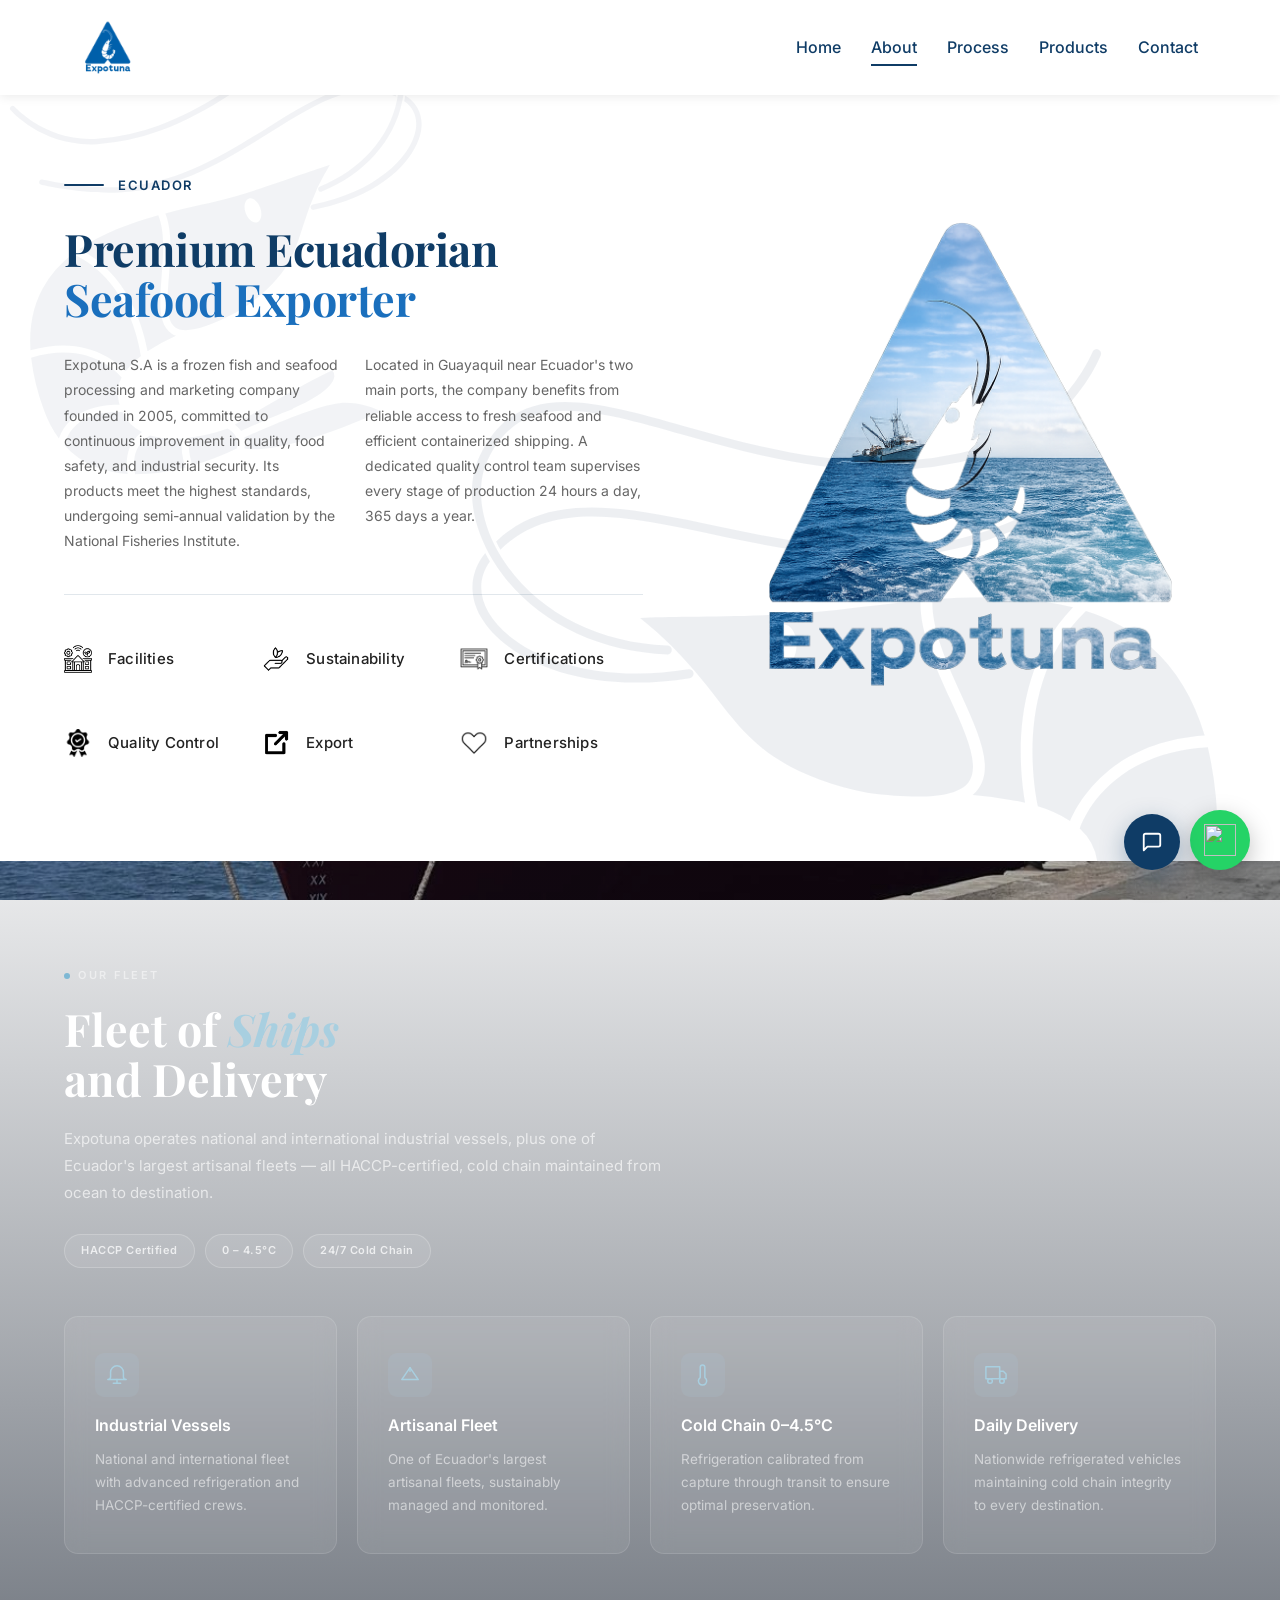
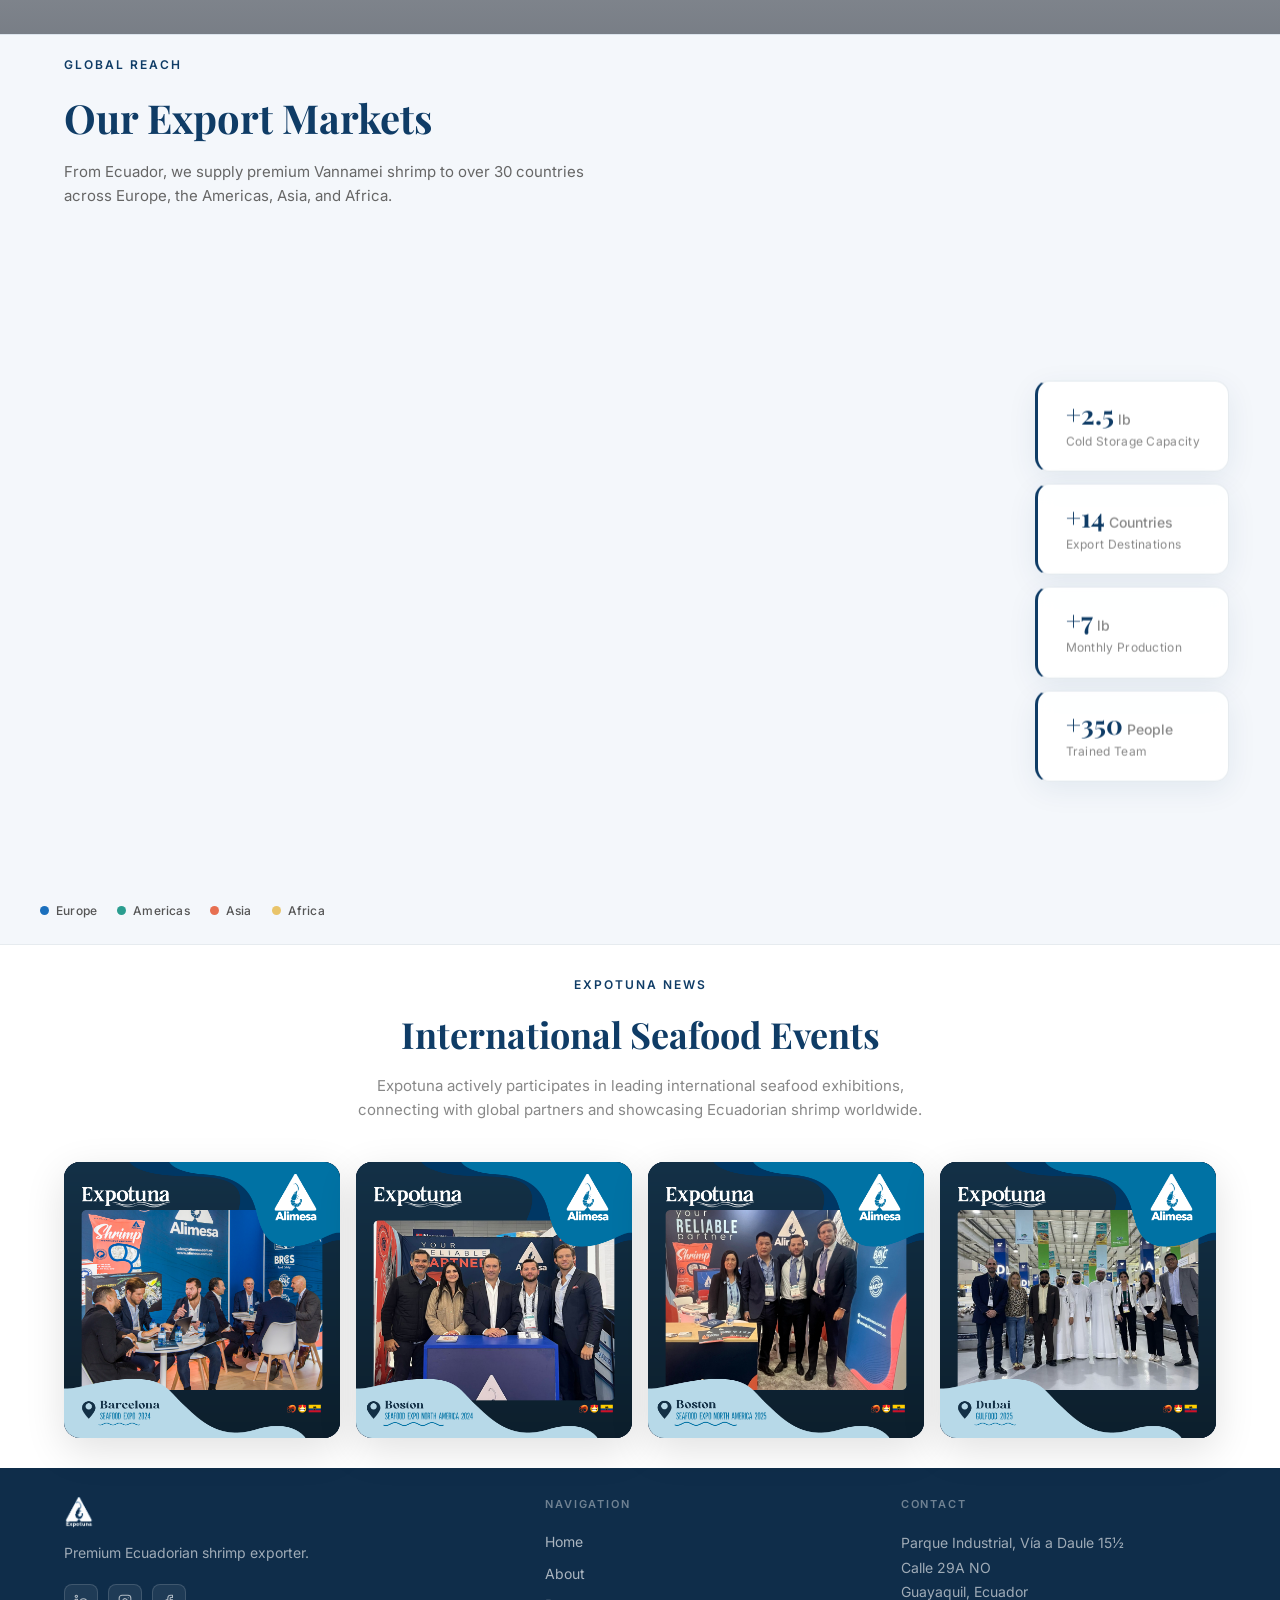
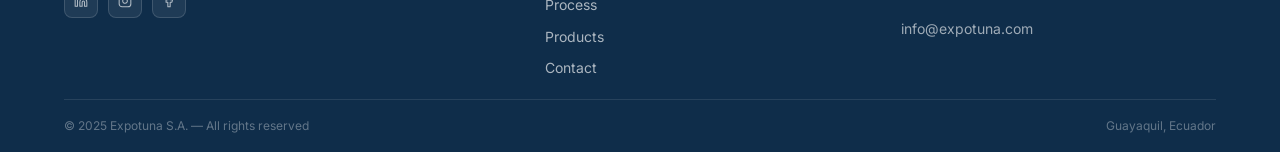
==== commit a85b1082: "lazy loading + compress video" ====
--- a/about.html
+++ b/about.html
@@ -13,7 +13,7 @@
 </head>
 
 <a href="https://wa.me/593958924566" class="whatsapp-float" target="_blank">
-  <img src="https://cdn-icons-png.flaticon.com/512/733/733585.png">
+  <img src="https://cdn-icons-png.flaticon.com/512/733/733585.png" loading="lazy">
 </a>
 
 <body>
@@ -31,10 +31,8 @@
     </div>
   </header>
 
-  <!-- COMPANY DESCRIPTION -->
   <section class="about-editorial-section">
     <div class="container about-editorial-grid">
-
       <div class="about-editorial-content">
         <div class="about-accent-line">
           <span></span>
@@ -50,40 +48,37 @@
         </div>
         <div class="about-icon-grid">
           <div class="about-icon-item">
-            <img src="assets/icons/facilities.png" alt="Facilities">
+            <img src="assets/icons/facilities.png" alt="Facilities" loading="lazy">
             <p>Facilities</p>
           </div>
           <div class="about-icon-item">
-            <img src="assets/icons/sustainabilty.png" alt="Sustainability">
+            <img src="assets/icons/sustainabilty.png" alt="Sustainability" loading="lazy">
             <p>Sustainability</p>
           </div>
           <div class="about-icon-item">
-            <img src="assets/icons/certifications.png" alt="Certifications">
+            <img src="assets/icons/certifications.png" alt="Certifications" loading="lazy">
             <p>Certifications</p>
           </div>
           <div class="about-icon-item">
-            <img src="assets/icons/quality.png" alt="Quality Control">
+            <img src="assets/icons/quality.png" alt="Quality Control" loading="lazy">
             <p>Quality Control</p>
           </div>
           <div class="about-icon-item">
-            <img src="assets/icons/export.png" alt="Export">
+            <img src="assets/icons/export.png" alt="Export" loading="lazy">
             <p>Export</p>
           </div>
           <div class="about-icon-item">
-            <img src="assets/icons/heart.png" alt="Partnerships">
+            <img src="assets/icons/heart.png" alt="Partnerships" loading="lazy">
             <p>Partnerships</p>
           </div>
         </div>
       </div>
-
       <div class="about-visual">
-        <img src="assets/logos/expotuna-logo-about.png" alt="Expotuna" class="about-logo-triangle">
-      </div>
-
+        <img src="assets/logos/expotuna-logo-about.png" alt="Expotuna" class="about-logo-triangle" loading="lazy">
+      </div>
     </div>
   </section>
 
-  <!-- FLEET SECTION -->
   <section class="fleet-section">
     <div class="fleet-parallax">
       <div class="fleet-parallax-img" style="background-image: url('assets/images/prueba-barco.png')"></div>
@@ -138,9 +133,7 @@
     </div>
   </section>
 
-  <!-- EXPORT MARKETS -->
   <section class="export-map">
-
     <div class="export-map-header">
       <p class="section-label">GLOBAL REACH</p>
       <h2>Our Export Markets</h2>
@@ -149,22 +142,17 @@
         across Europe, the Americas, Asia, and Africa.
       </p>
     </div>
-
     <div class="export-map-body">
-
       <div class="map-wrapper">
         <div id="map-tooltip" class="map-tooltip"></div>
         <svg id="world-map" viewBox="0 0 960 500" xmlns="http://www.w3.org/2000/svg" style="width:100%;display:block;"></svg>
       </div>
-
       <div class="map-legend">
         <div class="legend-item"><span class="legend-dot" style="background:#1a6fbd"></span> Europe</div>
         <div class="legend-item"><span class="legend-dot" style="background:#2a9d8f"></span> Americas</div>
         <div class="legend-item"><span class="legend-dot" style="background:#e76f51"></span> Asia</div>
         <div class="legend-item"><span class="legend-dot" style="background:#e9c46a"></span> Africa</div>
       </div>
-
-      <!-- STATS — columna vertical sobre el mapa, derecha -->
       <div class="export-stats">
         <div class="export-stat-card">
           <h3 data-target="3.5" data-prefix="+" data-suffix=" lb">+0 <span>lb</span></h3>
@@ -183,12 +171,9 @@
           <p>Trained Team</p>
         </div>
       </div>
-
-    </div>
-
+    </div>
   </section>
 
-  <!-- NEWS SECTION -->
   <section class="news">
     <div class="container">
       <p class="section-label">EXPOTUNA NEWS</p>
@@ -198,12 +183,11 @@
         connecting with global partners and showcasing Ecuadorian shrimp worldwide.
       </p>
       <div class="news-grid">
-
         <div class="news-card">
           <div class="card-slider">
-            <img src="assets/images/bcn-2024-1.png" class="slide active">
-            <img src="assets/images/bcn-2024-2.png" class="slide">
-            <img src="assets/images/bcn-2024-3.png" class="slide">
+            <img src="assets/images/bcn-2024-1.png" class="slide active" loading="lazy">
+            <img src="assets/images/bcn-2024-2.png" class="slide" loading="lazy">
+            <img src="assets/images/bcn-2024-3.png" class="slide" loading="lazy">
             <div class="card-overlay">
               <p class="card-overlay-title">Seafood Expo Global</p>
               <p class="card-overlay-location">Barcelona • 2024</p>
@@ -213,13 +197,12 @@
             <p>Meeting international seafood buyers and strengthening global partnerships.</p>
           </div>
         </div>
-
         <div class="news-card">
           <div class="card-slider">
-            <img src="assets/images/BOSTON-2024-1.png" class="slide active">
-            <img src="assets/images/BOSTON-2024-2.png" class="slide">
-            <img src="assets/images/BOSTON-2024-3.png" class="slide">
-            <img src="assets/images/BOSTON-2024-4.png" class="slide">
+            <img src="assets/images/BOSTON-2024-1.png" class="slide active" loading="lazy">
+            <img src="assets/images/BOSTON-2024-2.png" class="slide" loading="lazy">
+            <img src="assets/images/BOSTON-2024-3.png" class="slide" loading="lazy">
+            <img src="assets/images/BOSTON-2024-4.png" class="slide" loading="lazy">
             <div class="card-overlay">
               <p class="card-overlay-title">Seafood Expo North America</p>
               <p class="card-overlay-location">Boston • 2024</p>
@@ -229,13 +212,12 @@
             <p>Showcasing premium Ecuadorian shrimp to global seafood buyers.</p>
           </div>
         </div>
-
         <div class="news-card">
           <div class="card-slider">
-            <img src="assets/images/BOSTON-2025-1.png" class="slide active">
-            <img src="assets/images/BOSTON-2025-2.png" class="slide">
-            <img src="assets/images/BOSTON-2025-3.png" class="slide">
-            <img src="assets/images/BOSTON-2025-4.png" class="slide">
+            <img src="assets/images/BOSTON-2025-1.png" class="slide active" loading="lazy">
+            <img src="assets/images/BOSTON-2025-2.png" class="slide" loading="lazy">
+            <img src="assets/images/BOSTON-2025-3.png" class="slide" loading="lazy">
+            <img src="assets/images/BOSTON-2025-4.png" class="slide" loading="lazy">
             <div class="card-overlay">
               <p class="card-overlay-title">Seafood Expo North America</p>
               <p class="card-overlay-location">Boston • 2025</p>
@@ -245,12 +227,11 @@
             <p>Strengthening relationships with North American seafood distributors.</p>
           </div>
         </div>
-
         <div class="news-card">
           <div class="card-slider">
-            <img src="assets/images/DUBAI-2025-1.png" class="slide active">
-            <img src="assets/images/DUBAI-2025-2.png" class="slide">
-            <img src="assets/images/DUBAI-2025-3.png" class="slide">
+            <img src="assets/images/DUBAI-2025-1.png" class="slide active" loading="lazy">
+            <img src="assets/images/DUBAI-2025-2.png" class="slide" loading="lazy">
+            <img src="assets/images/DUBAI-2025-3.png" class="slide" loading="lazy">
             <div class="card-overlay">
               <p class="card-overlay-title">Gulfood Expo</p>
               <p class="card-overlay-location">Dubai • 2025</p>
@@ -260,20 +241,15 @@
             <p>Expanding relationships with Middle East seafood distributors.</p>
           </div>
         </div>
-
       </div>
     </div>
   </section>
 
-  <!-- FOOTER -->
   <footer class="footer">
     <div class="footer-inner">
-  
       <div class="footer-grid">
-  
-        <!-- COL 1 — Brand -->
         <div class="footer-col">
-          <img src="assets/logos/expotuna-logo-white.png" class="footer-logo">
+          <img src="assets/logos/expotuna-logo-white.png" class="footer-logo" loading="lazy">
           <p class="footer-tagline">Premium Ecuadorian shrimp exporter.</p>
           <div class="footer-social">
             <a href="https://www.linkedin.com/company/expotuna-s-a/" target="_blank" aria-label="LinkedIn">
@@ -287,8 +263,6 @@
             </a>
           </div>
         </div>
-  
-        <!-- COL 2 — Navigation -->
         <div class="footer-col">
           <h4>Navigation</h4>
           <div class="footer-nav">
@@ -299,8 +273,6 @@
             <a href="contact.html">Contact</a>
           </div>
         </div>
-  
-        <!-- COL 3 — Contact -->
         <div class="footer-col">
           <h4>Contact</h4>
           <p class="footer-contact">
@@ -310,46 +282,42 @@
           </p>
           <p class="footer-contact">info@expotuna.com</p>
         </div>
-  
-      </div>
-  
+      </div>
       <div class="footer-bottom">
         <p>© 2025 Expotuna S.A. — All rights reserved</p>
         <p>Guayaquil, Ecuador</p>
       </div>
-  
     </div>
   </footer>
 
-      <!-- CHATBOT -->
-      <div id="chat-widget">
-        <div id="chat-box">
-            <div id="chat-header">
-                <div id="chat-avatar">E</div>
-                <div>
-                    <p id="chat-title">Expotuna Assistant</p>
-                    <p id="chat-status">Online · Replies instantly</p>
-                </div>
-                <button id="chat-close">×</button>
-            </div>
-            <div id="chat-messages">
-                <div class="msg bot">Hi! I'm Expotuna's virtual assistant. How can I help you today?</div>
-            </div>
-            <div id="chat-input-row">
-                <input type="text" id="chat-input" placeholder="Write a message..." />
-                <button id="chat-send">
-                    <svg width="14" height="14" viewBox="0 0 24 24" fill="none" stroke="white" stroke-width="2.5" stroke-linecap="round" stroke-linejoin="round">
-                        <line x1="22" y1="2" x2="11" y2="13"/><polygon points="22 2 15 22 11 13 2 9 22 2"/>
-                    </svg>
-                </button>
-            </div>
-        </div>
-        <button id="chat-toggle">
-            <svg width="22" height="22" viewBox="0 0 24 24" fill="none" stroke="white" stroke-width="2" stroke-linecap="round" stroke-linejoin="round">
-                <path d="M21 15a2 2 0 0 1-2 2H7l-4 4V5a2 2 0 0 1 2-2h14a2 2 0 0 1 2 2z"/>
-            </svg>
+  <div id="chat-widget">
+    <div id="chat-box">
+      <div id="chat-header">
+        <div id="chat-avatar">E</div>
+        <div>
+          <p id="chat-title">Expotuna Assistant</p>
+          <p id="chat-status">Online · Replies instantly</p>
+        </div>
+        <button id="chat-close">×</button>
+      </div>
+      <div id="chat-messages">
+        <div class="msg bot">Hi! I'm Expotuna's virtual assistant. How can I help you today?</div>
+      </div>
+      <div id="chat-input-row">
+        <input type="text" id="chat-input" placeholder="Write a message..." />
+        <button id="chat-send">
+          <svg width="14" height="14" viewBox="0 0 24 24" fill="none" stroke="white" stroke-width="2.5" stroke-linecap="round" stroke-linejoin="round">
+            <line x1="22" y1="2" x2="11" y2="13"/><polygon points="22 2 15 22 11 13 2 9 22 2"/>
+          </svg>
         </button>
-    </div>
+      </div>
+    </div>
+    <button id="chat-toggle">
+      <svg width="22" height="22" viewBox="0 0 24 24" fill="none" stroke="white" stroke-width="2" stroke-linecap="round" stroke-linejoin="round">
+        <path d="M21 15a2 2 0 0 1-2 2H7l-4 4V5a2 2 0 0 1 2-2h14a2 2 0 0 1 2 2z"/>
+      </svg>
+    </button>
+  </div>
 
   <script src="https://cdn.jsdelivr.net/npm/d3@7/dist/d3.min.js"></script>
   <script src="https://cdn.jsdelivr.net/npm/topojson-client@3/dist/topojson-client.min.js"></script>
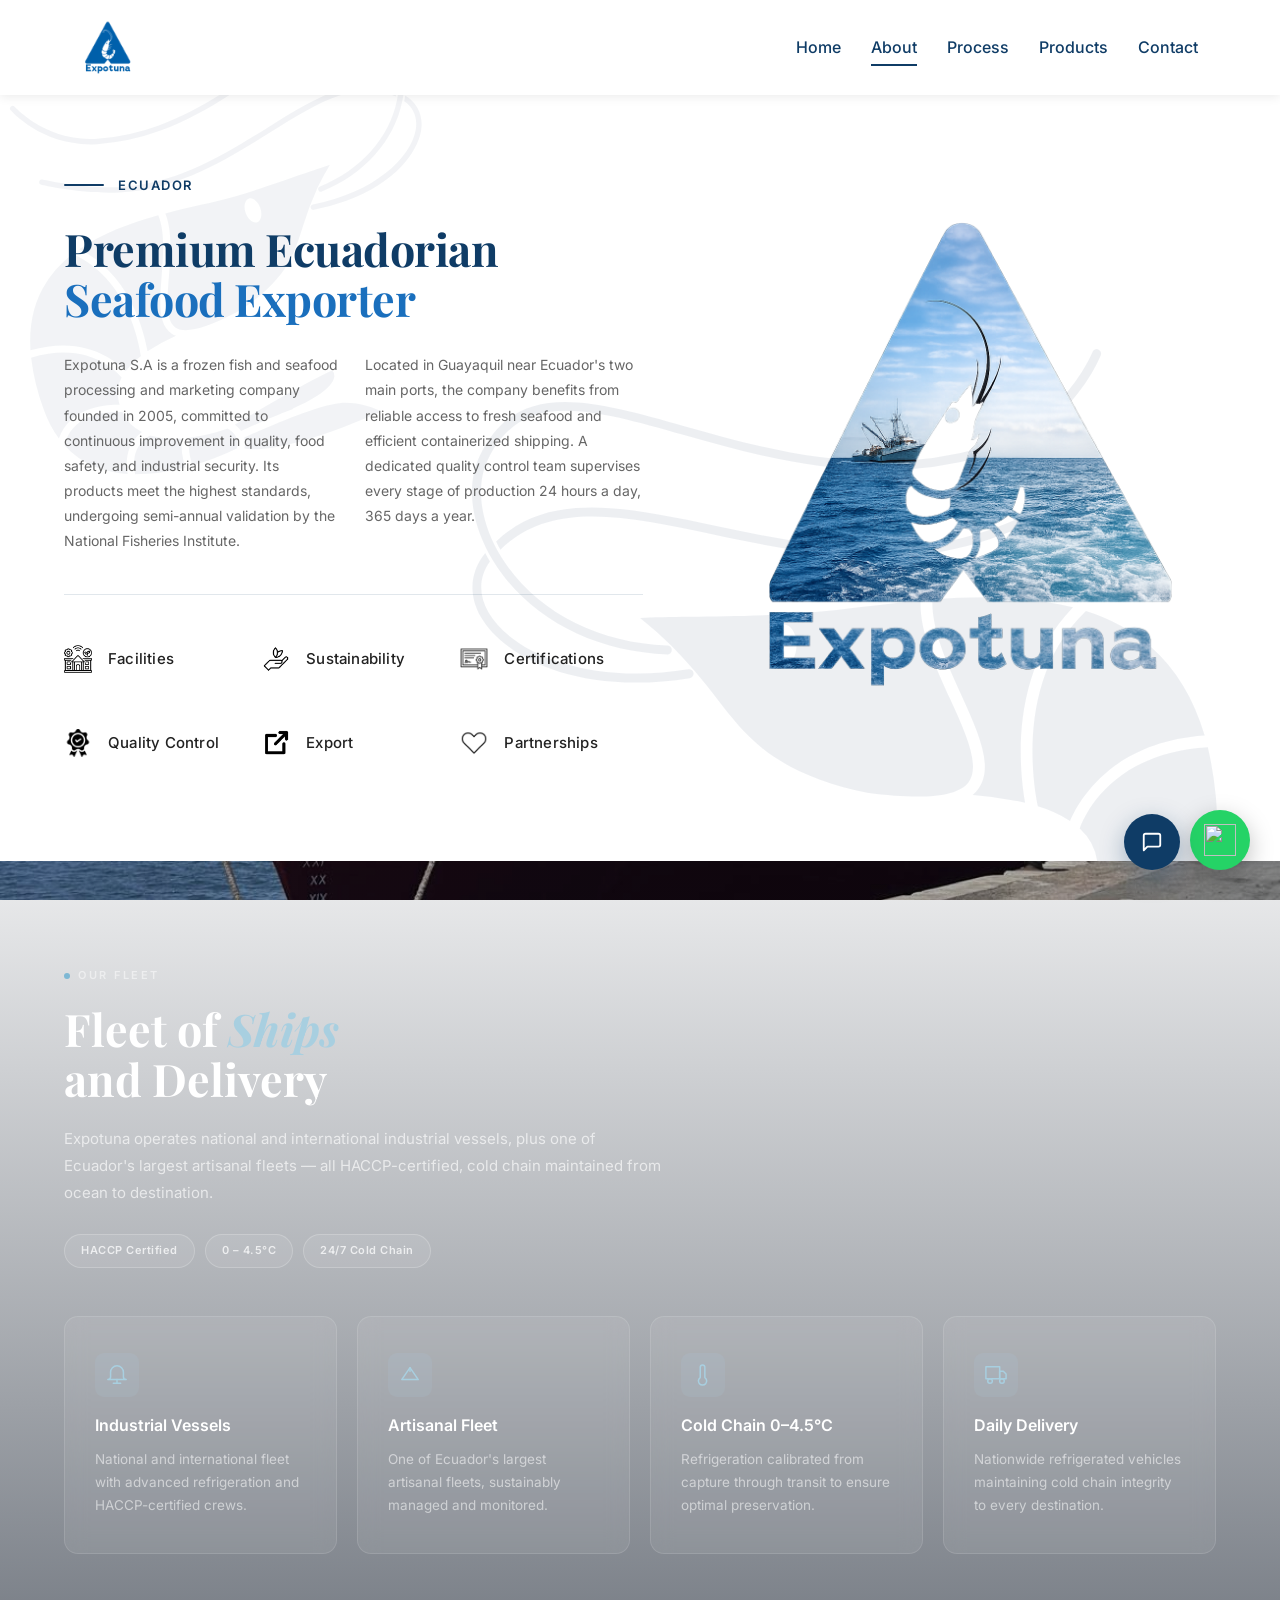
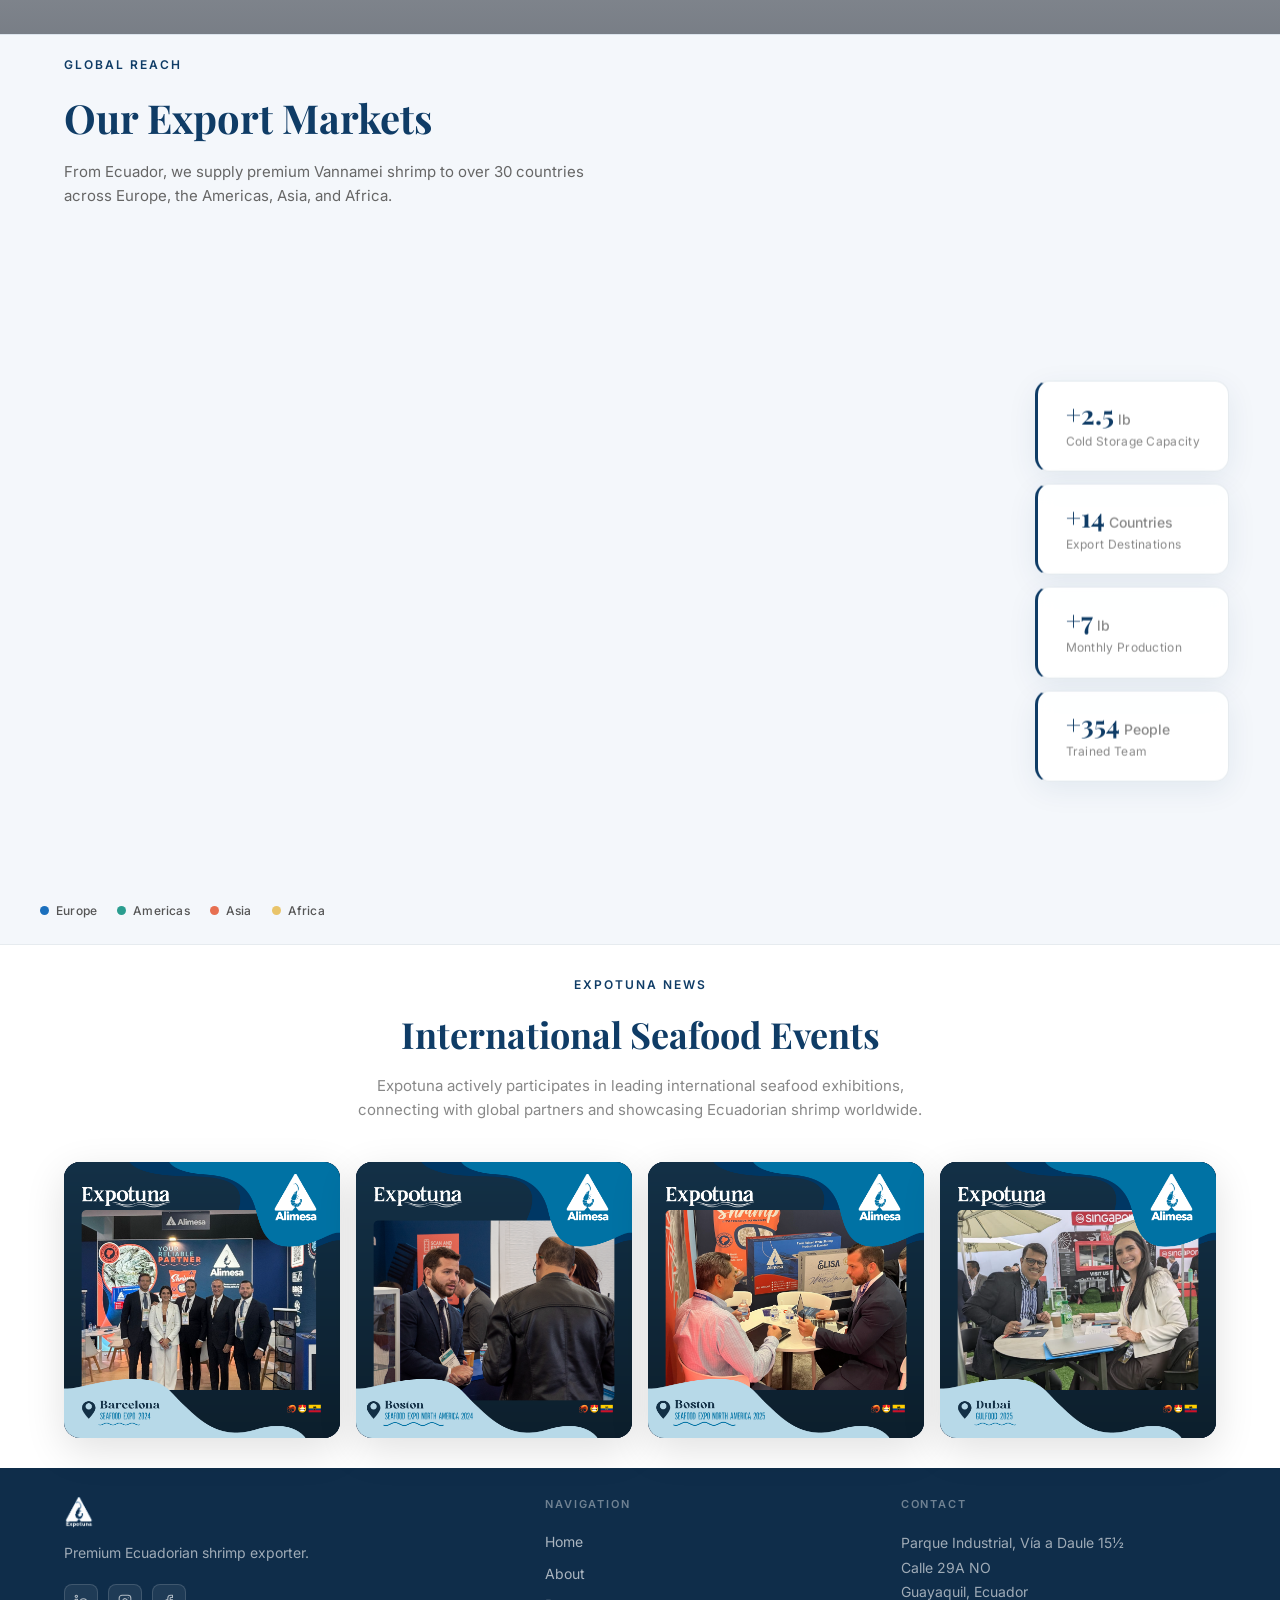
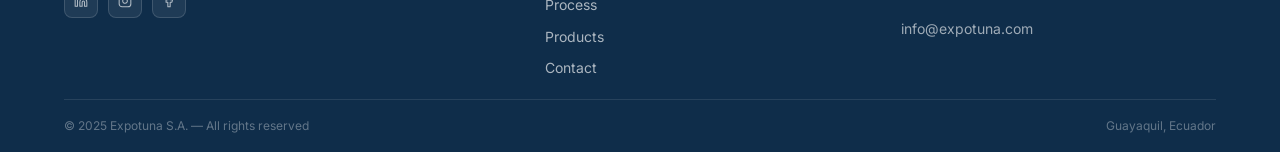
==== commit 7bc4618d: "feat: mobile responsive layout — about page" ====
--- a/about.html
+++ b/about.html
@@ -5,6 +5,8 @@
   <meta charset="UTF-8">
   <meta name="viewport" content="width=device-width, initial-scale=1.0">
   <title>About - Expotuna</title>
+  <link rel="preconnect" href="https://fonts.googleapis.com">
+  <link rel="preconnect" href="https://fonts.gstatic.com" crossorigin>
   <link rel="stylesheet" href="css/styles.css">
   <link rel="stylesheet" href="css/about.css">
   <link rel="stylesheet" href="css/chatbot.css">
@@ -21,7 +23,12 @@
   <header class="navbar navbar-internal">
     <div class="nav-container">
       <img src="assets/logos/expotuna-logo.png" class="logo">
-      <nav>
+      <button class="nav-hamburger" id="nav-hamburger" aria-label="Menu">
+        <span></span>
+        <span></span>
+        <span></span>
+      </button>
+      <nav id="nav-menu">
         <a href="index.html">Home</a>
         <a href="about.html" class="active">About</a>
         <a href="process.html">Process</a>
@@ -193,9 +200,6 @@
               <p class="card-overlay-location">Barcelona • 2024</p>
             </div>
           </div>
-          <div class="news-content">
-            <p>Meeting international seafood buyers and strengthening global partnerships.</p>
-          </div>
         </div>
         <div class="news-card">
           <div class="card-slider">
@@ -208,9 +212,6 @@
               <p class="card-overlay-location">Boston • 2024</p>
             </div>
           </div>
-          <div class="news-content">
-            <p>Showcasing premium Ecuadorian shrimp to global seafood buyers.</p>
-          </div>
         </div>
         <div class="news-card">
           <div class="card-slider">
@@ -223,9 +224,6 @@
               <p class="card-overlay-location">Boston • 2025</p>
             </div>
           </div>
-          <div class="news-content">
-            <p>Strengthening relationships with North American seafood distributors.</p>
-          </div>
         </div>
         <div class="news-card">
           <div class="card-slider">
@@ -236,9 +234,6 @@
               <p class="card-overlay-title">Gulfood Expo</p>
               <p class="card-overlay-location">Dubai • 2025</p>
             </div>
-          </div>
-          <div class="news-content">
-            <p>Expanding relationships with Middle East seafood distributors.</p>
           </div>
         </div>
       </div>
@@ -323,6 +318,7 @@
   <script src="https://cdn.jsdelivr.net/npm/topojson-client@3/dist/topojson-client.min.js"></script>
   <script src="js/about.js"></script>
   <script src="js/chatbot.js"></script>
+  <script src="js/script.js"></script>
 
 </body>
 </html>
--- a/css/styles.css
+++ b/css/styles.css
@@ -503,7 +503,7 @@
     letter-spacing: -0.5px;
   }
   .group-intro { font-size: 14px; color: #999; line-height: 1.7; }
-  .group-d-cards { display: flex; flex-direction: column; gap: 8px; min-width: 360px; flex: 1; }
+  .group-d-cards { display: flex; flex-direction: column; gap: 8px; width: 440px; flex-shrink: 0; margin-left: auto; }
   .group-d-card {
     display: flex;
     align-items: center;
@@ -696,6 +696,125 @@
     .footer-bottom { flex-direction: column; align-items: flex-start; gap: 4px; }
   }
 
+
+  /* ================================
+     HAMBURGER MENU
+  ================================ */
+  .nav-hamburger {
+    display: none;
+    flex-direction: column;
+    justify-content: center;
+    gap: 5px;
+    background: none;
+    border: none;
+    cursor: pointer;
+    padding: 4px;
+    z-index: 20;
+  }
+  .nav-hamburger span {
+    display: block;
+    width: 24px;
+    height: 2px;
+    background: white;
+    border-radius: 2px;
+    transition: all 0.3s ease;
+  }
+  .navbar-home.scrolled .nav-hamburger span { background: #0f3c66; }
+  .navbar-internal .nav-hamburger span { background: #0f3c66; }
+  .nav-hamburger.open span:nth-child(1) { transform: translateY(7px) rotate(45deg); }
+  .nav-hamburger.open span:nth-child(2) { opacity: 0; }
+  .nav-hamburger.open span:nth-child(3) { transform: translateY(-7px) rotate(-45deg); }
+
+  @media (max-width: 768px) {
+    .nav-hamburger { display: flex; }
+
+    #nav-menu {
+      display: none;
+      flex-direction: column;
+      position: fixed;
+      top: 0; left: 0;
+      width: 100%; height: 100vh;
+      background: #0f2d4a;
+      justify-content: center;
+      align-items: center;
+      gap: 32px;
+      z-index: 15;
+    }
+    #nav-menu.open { display: flex; }
+    #nav-menu a {
+      color: white !important;
+      font-size: 22px;
+      font-weight: 600;
+      text-decoration: none;
+      letter-spacing: 0.5px;
+    }
+    #nav-menu a::after { background: white !important; }
+
+    /* HERO MOBILE */
+    .hero { justify-content: flex-start; padding-top: 100px; min-height: 100svh; }
+    .hero-content { margin-top: 0; }
+    .hero h1 { font-size: 42px; letter-spacing: -0.5px; }
+    .hero-subtitle { font-size: 15px; max-width: 100%; }
+    .hero-buttons { flex-direction: column; gap: 10px; }
+    .hero .btn-primary, .hero .btn-secondary {
+      width: 100%; text-align: center; padding: 14px 20px;
+    }
+    .hero-cards {
+      display: grid;
+      grid-template-columns: 1fr 1fr;
+      gap: 10px;
+      margin-top: 24px;
+      width: 90%;
+    }
+    .hero-card { width: auto; height: 90px; }
+    .hero-card:last-child { grid-column: 1 / -1; }
+    .hero-card h3 { font-size: 24px; }
+    .hero-certs {
+      flex-direction: column;
+      gap: 12px;
+      padding: 16px 0 24px;
+    }
+    .hero-certs-logos { gap: 16px; flex-wrap: wrap; }
+    .hero-certs-logos img { height: 28px; }
+
+    /* ABOUT MOBILE */
+    .about { padding: 60px 0; }
+    .about-container { grid-template-columns: 1fr; gap: 40px; }
+    .about-text h2 { font-size: 38px; }
+    .about-claim { font-size: 15px; }
+    .about-stats-row { padding: 20px 0; }
+    .about-stat-item { padding: 0 12px; }
+    .stat-number { font-size: 26px; }
+    .stat-label { font-size: 10px; }
+    .about-image { display: none; }
+
+    /* MISSION MOBILE */
+    .mission { padding: 60px 0; min-height: auto; }
+    .mission-cards { grid-template-columns: 1fr; gap: 16px; }
+    .mission-card { padding: 28px 24px; }
+    .mission-card h3 { font-size: 24px; }
+    .mission-card p { font-size: 13px; }
+
+    /* GROUP MOBILE */
+    .group-section { padding: 60px 0; }
+    .group-d-inner { flex-direction: column; gap: 28px; }
+    .group-d-left { max-width: 100%; }
+    .group-title { font-size: 26px; }
+    .group-d-cards { min-width: 0; width: 100%; }
+    .group-d-card { padding: 14px 16px; gap: 14px; }
+    .group-d-logo { width: 60px; height: 28px; }
+    .group-d-name { font-size: 13px; }
+    .group-d-desc { font-size: 11px; }
+
+    /* FOOTER MOBILE */
+    .footer-grid { grid-template-columns: 1fr; gap: 28px; padding: 32px 0 24px; }
+    .footer-col:first-child { grid-column: auto; }
+    .footer-bottom { flex-direction: column; align-items: flex-start; gap: 4px; }
+
+    /* CHATBOT MOBILE */
+    #chat-box { width: calc(100vw - 24px); right: 0; }
+    #chat-widget { right: 12px; bottom: 100px; }
+  }
 
   /* ================================
      PROCESS TIMELINE (internal pages)
--- a/css/about.css
+++ b/css/about.css
@@ -109,7 +109,6 @@
     margin: 0;
   }
   
-  /* ICON GRID */
   .about-icon-grid {
     display: grid;
     grid-template-columns: repeat(3, 1fr);
@@ -169,7 +168,7 @@
   
   
   /* ================================
-     FLEET SECTION — PARALLAX
+     FLEET SECTION
   ================================ */
   .fleet-section {
     position: relative;
@@ -512,7 +511,6 @@
     gap: 16px;
   }
   
-  /* CARD — solo imagen, sin caja inferior */
   .news-card {
     border-radius: 16px;
     overflow: hidden;
@@ -528,7 +526,6 @@
     box-shadow: 0 24px 60px rgba(0,0,0,0.2);
   }
   
-  /* SLIDER */
   .card-slider {
     position: relative;
     width: 100%;
@@ -556,7 +553,6 @@
   .card-slider img.active { opacity: 1; }
   .news-card:hover .card-slider img.active { transform: scale(1.03); }
   
-  /* OVERLAY — oculto por defecto, aparece en hover */
   .card-overlay {
     position: absolute;
     bottom: 0; left: 0;
@@ -606,13 +602,12 @@
     text-align: left;
   }
   
-  /* eliminar sección de texto debajo */
   .news-content { display: none; }
   .news-tag { display: none; }
   
   
   /* ================================
-     MOBILE
+     TABLET
   ================================ */
   @media (max-width: 900px) {
     .about-editorial-grid { grid-template-columns: 1fr; gap: 40px; }
@@ -621,11 +616,9 @@
     .about-logo-triangle { max-width: 280px; }
     .about-text-cols { grid-template-columns: 1fr; gap: 16px; }
     .about-icon-grid { grid-template-columns: repeat(2, 1fr); }
-  
     .fleet-content-inner { grid-template-columns: 1fr; gap: 48px; }
     .fleet-parallax-img { background-attachment: scroll; }
     .fleet-cards { grid-template-columns: 1fr 1fr; }
-  
     .export-stats {
       position: static;
       transform: none;
@@ -636,7 +629,58 @@
       background: #f4f7fb;
     }
     .export-stat-card { flex: 1 1 calc(50% - 12px); min-width: 0; }
-  
     .news-grid { grid-template-columns: 1fr 1fr; }
     .card-slider::after { padding-top: 130%; }
+  }
+
+  /* ================================
+     MOBILE
+  ================================ */
+  @media (max-width: 768px) {
+
+    .about-editorial-section { padding: 50px 0 60px; }
+    .about-editorial-grid { grid-template-columns: 1fr; gap: 36px; }
+    .about-visual { display: none; }
+    .about-editorial-title { font-size: 32px; }
+    .about-text-cols { grid-template-columns: 1fr; gap: 14px; }
+    .about-text-cols p { font-size: 14px; }
+    .about-icon-grid { grid-template-columns: repeat(2, 1fr); gap: 16px 12px; padding-top: 24px; }
+    .about-icon-item { gap: 10px; padding: 10px 0; }
+    .about-icon-item img { width: 22px; height: 22px; }
+    .about-icon-item p { font-size: 13px; }
+
+    .fleet-content { padding: 60px 0 50px; }
+    .fleet-content-inner { grid-template-columns: 1fr; gap: 32px; }
+    .fleet-parallax-img { background-attachment: scroll; }
+    .fleet-title { font-size: 28px; }
+    .fleet-intro { font-size: 14px; }
+    .fleet-cards { grid-template-columns: 1fr 1fr; gap: 12px; }
+    .fleet-card { padding: 20px 16px; }
+    .fleet-card h5 { font-size: 14px; }
+    .fleet-card p { font-size: 12px; }
+    .fleet-card-icon { width: 36px; height: 36px; margin-bottom: 12px; }
+    .fleet-card-icon svg { width: 18px; height: 18px; }
+
+    .export-map { padding: 40px 0 0; }
+    .export-map-header h2 { font-size: 28px; }
+    .export-map-intro { font-size: 14px; }
+    .map-wrapper svg { width: 100%; margin-left: 0; }
+    .export-stats {
+      position: static;
+      transform: none;
+      flex-direction: row;
+      flex-wrap: wrap;
+      padding: 20px 5%;
+      gap: 10px;
+      background: #f4f7fb;
+    }
+    .export-stat-card { flex: 1 1 calc(50% - 10px); min-width: 0; padding: 14px 16px; }
+    .export-stat-card h3 { font-size: 20px; }
+    .map-legend { padding: 12px 5% 20px; gap: 12px; }
+
+    .news { padding: 40px 0; }
+    .news h2 { font-size: 26px; }
+    .news-intro { font-size: 14px; margin-bottom: 28px; }
+    .news-grid { grid-template-columns: 1fr 1fr; gap: 12px; }
+    .card-slider::after { padding-top: 120%; }
   }
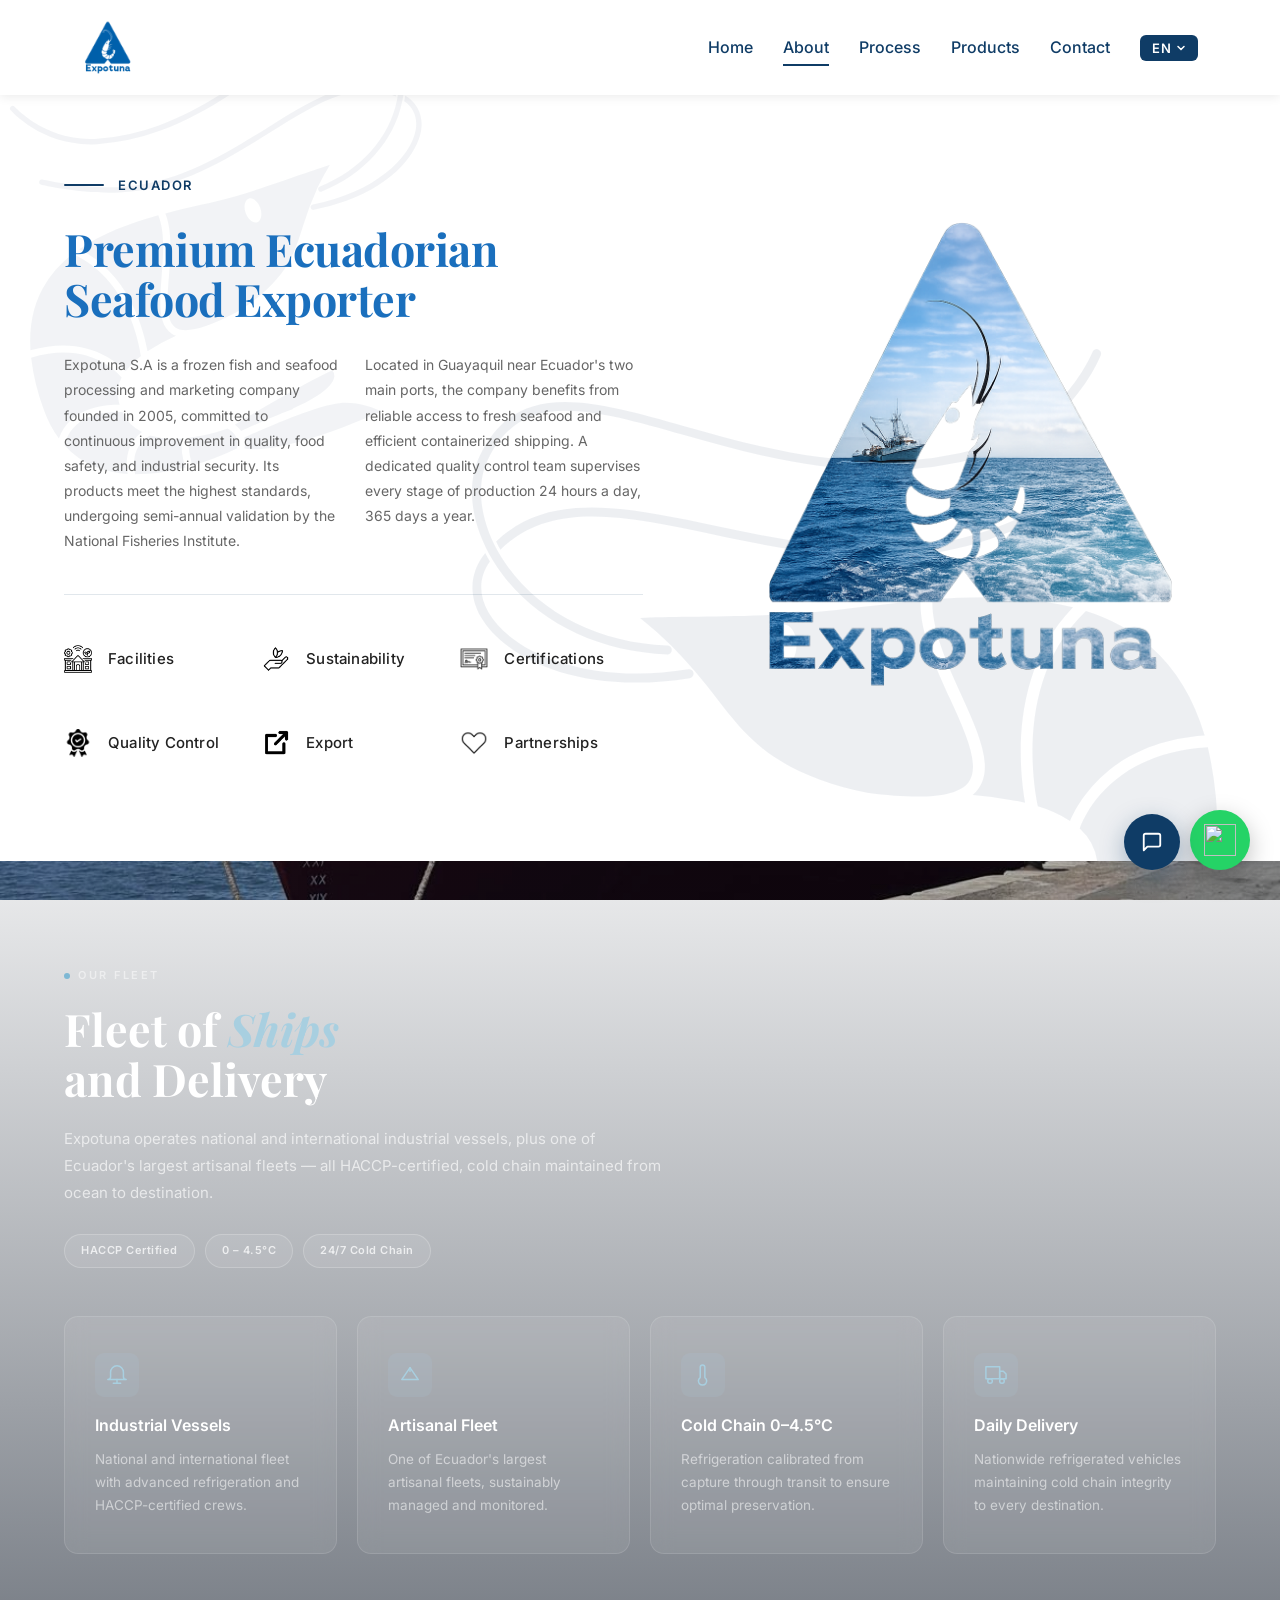
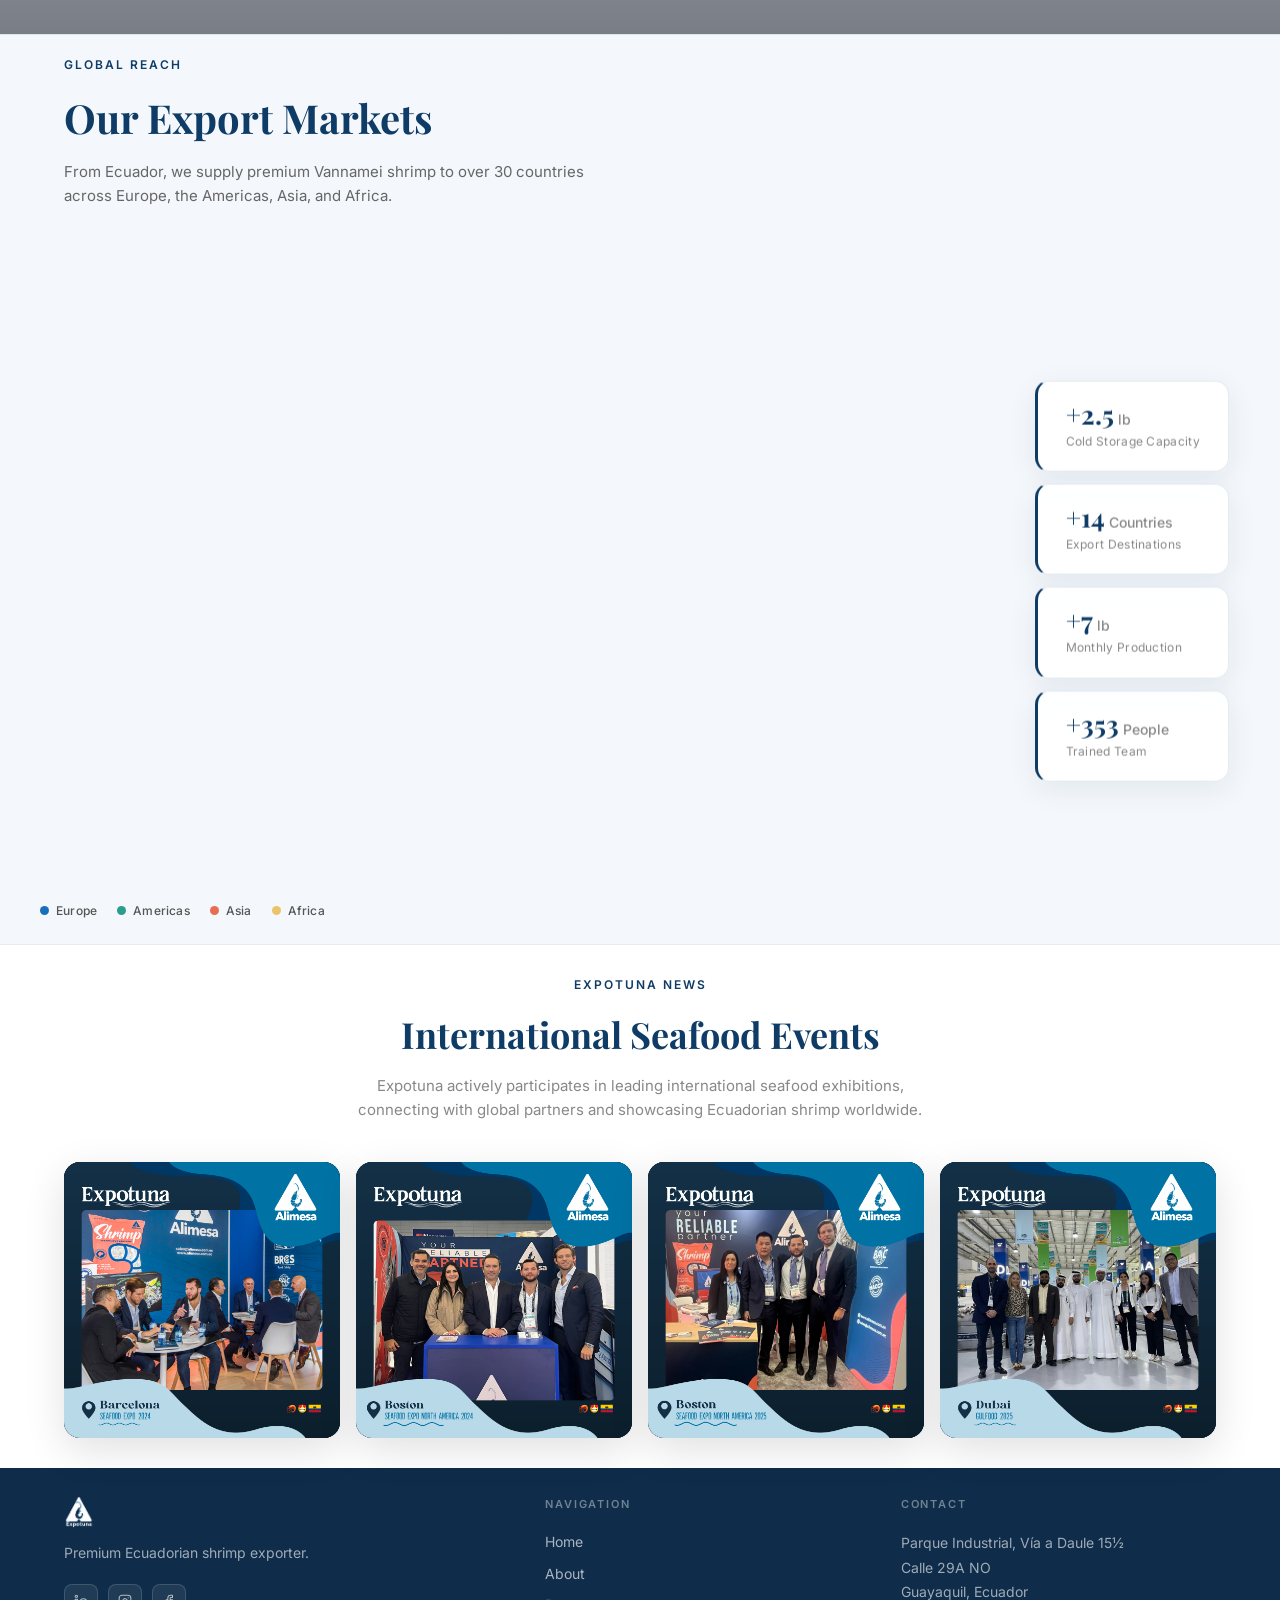
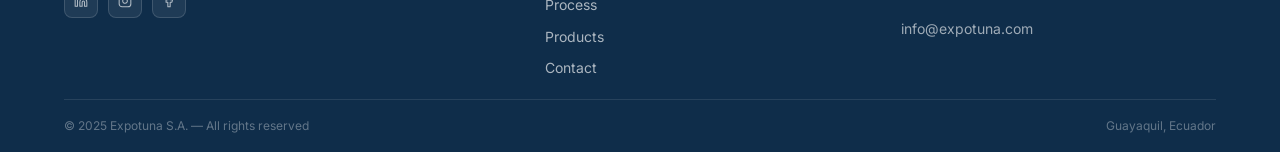
==== commit b10c3a20: "Adding language selector" ====
--- a/about.html
+++ b/about.html
@@ -29,11 +29,25 @@
         <span></span>
       </button>
       <nav id="nav-menu">
-        <a href="index.html">Home</a>
-        <a href="about.html" class="active">About</a>
-        <a href="process.html">Process</a>
-        <a href="products.html">Products</a>
-        <a href="contact.html">Contact</a>
+        <a href="index.html" data-i18n="nav-home">Home</a>
+        <a href="about.html" class="active" data-i18n="nav-about">About</a>
+        <a href="process.html" data-i18n="nav-process">Process</a>
+        <a href="products.html" data-i18n="nav-products">Products</a>
+        <a href="contact.html" data-i18n="nav-contact">Contact</a>
+
+        <div class="lang-switcher" id="langSwitcher">
+            <button class="lang-btn" onclick="toggleLangMenu()">
+              <span id="currentLang">EN</span>
+              <svg width="10" height="10" viewBox="0 0 10 10" fill="none">
+                <path d="M2 3.5L5 6.5L8 3.5" stroke="currentColor" stroke-width="1.5" stroke-linecap="round"/>
+              </svg>
+            </button>
+            <div class="lang-menu" id="langMenu">
+              <button onclick="setLang('en')">EN — English</button>
+              <button onclick="setLang('es')">ES — Español</button>
+              <button onclick="setLang('zh')">ZH — 中文</button>
+            </div>
+          </div>
       </nav>
     </div>
   </header>
@@ -43,40 +57,40 @@
       <div class="about-editorial-content">
         <div class="about-accent-line">
           <span></span>
-          <p class="about-country">Ecuador</p>
+          <p class="about-country" data-i18n="about-country">Ecuador</p>
         </div>
         <h2 class="about-editorial-title">
-          Premium Ecuadorian<br>
-          <span>Seafood Exporter</span>
+          <span data-i18n="about-page-title1">Premium Ecuadorian</span><br>
+          <span data-i18n="about-page-title2">Seafood Exporter</span>
         </h2>
         <div class="about-text-cols">
-          <p>Expotuna S.A is a frozen fish and seafood processing and marketing company founded in 2005, committed to continuous improvement in quality, food safety, and industrial security. Its products meet the highest standards, undergoing semi-annual validation by the National Fisheries Institute.</p>
-          <p>Located in Guayaquil near Ecuador's two main ports, the company benefits from reliable access to fresh seafood and efficient containerized shipping. A dedicated quality control team supervises every stage of production 24 hours a day, 365 days a year.</p>
+          <p data-i18n="about-page-p1">Expotuna S.A is a frozen fish and seafood processing and marketing company founded in 2005, committed to continuous improvement in quality, food safety, and industrial security. Its products meet the highest standards, undergoing semi-annual validation by the National Fisheries Institute.</p>
+          <p data-i18n="about-page-p2">Located in Guayaquil near Ecuador's two main ports, the company benefits from reliable access to fresh seafood and efficient containerized shipping. A dedicated quality control team supervises every stage of production 24 hours a day, 365 days a year.</p>
         </div>
         <div class="about-icon-grid">
           <div class="about-icon-item">
             <img src="assets/icons/facilities.png" alt="Facilities" loading="lazy">
-            <p>Facilities</p>
+            <p data-i18n="about-icon-facilities">Facilities</p>
           </div>
           <div class="about-icon-item">
             <img src="assets/icons/sustainabilty.png" alt="Sustainability" loading="lazy">
-            <p>Sustainability</p>
+            <p data-i18n="about-icon-sustainability">Sustainability</p>
           </div>
           <div class="about-icon-item">
             <img src="assets/icons/certifications.png" alt="Certifications" loading="lazy">
-            <p>Certifications</p>
+            <p data-i18n="about-icon-certifications">Certifications</p>
           </div>
           <div class="about-icon-item">
             <img src="assets/icons/quality.png" alt="Quality Control" loading="lazy">
-            <p>Quality Control</p>
+            <p data-i18n="about-icon-quality">Quality Control</p>
           </div>
           <div class="about-icon-item">
             <img src="assets/icons/export.png" alt="Export" loading="lazy">
-            <p>Export</p>
+            <p data-i18n="about-icon-export">Export</p>
           </div>
           <div class="about-icon-item">
             <img src="assets/icons/heart.png" alt="Partnerships" loading="lazy">
-            <p>Partnerships</p>
+            <p data-i18n="about-icon-partnerships">Partnerships</p>
           </div>
         </div>
       </div>
@@ -96,14 +110,17 @@
         <div class="fleet-text">
           <p class="fleet-tag">
             <span class="fleet-tag-dot"></span>
-            Our Fleet
+            <span data-i18n="fleet-tag">Our Fleet</span>
           </p>
-          <h2 class="fleet-title">Fleet of <em>Ships</em><br>and Delivery</h2>
-          <p class="fleet-intro">Expotuna operates national and international industrial vessels, plus one of Ecuador's largest artisanal fleets — all HACCP-certified, cold chain maintained from ocean to destination.</p>
+          <h2 class="fleet-title">
+            <span data-i18n="fleet-title1">Fleet of</span> <em data-i18n="fleet-em">Ships</em><br>
+            <span data-i18n="fleet-title2">and Delivery</span>
+          </h2>
+          <p class="fleet-intro" data-i18n="fleet-intro">Expotuna operates national and international industrial vessels, plus one of Ecuador's largest artisanal fleets — all HACCP-certified, cold chain maintained from ocean to destination.</p>
           <div class="fleet-pills">
-            <span class="fleet-pill">HACCP Certified</span>
-            <span class="fleet-pill">0 – 4.5°C</span>
-            <span class="fleet-pill">24/7 Cold Chain</span>
+            <span class="fleet-pill" data-i18n="fleet-pill-1">HACCP Certified</span>
+            <span class="fleet-pill" data-i18n="fleet-pill-2">0 – 4.5°C</span>
+            <span class="fleet-pill" data-i18n="fleet-pill-3">24/7 Cold Chain</span>
           </div>
         </div>
         <div class="fleet-cards">
@@ -111,29 +128,29 @@
             <div class="fleet-card-icon">
               <svg viewBox="0 0 24 24" fill="none" stroke="currentColor" stroke-width="1.6" stroke-linecap="round" stroke-linejoin="round"><path d="M22 17H2a3 3 0 0 0 3-3V9a7 7 0 0 1 14 0v5a3 3 0 0 0 3 3Z"/><path d="M12 17v4"/><path d="M8 21h8"/></svg>
             </div>
-            <h5>Industrial Vessels</h5>
-            <p>National and international fleet with advanced refrigeration and HACCP-certified crews.</p>
+            <h5 data-i18n="fleet-card1-title">Industrial Vessels</h5>
+            <p data-i18n="fleet-card1-desc">National and international fleet with advanced refrigeration and HACCP-certified crews.</p>
           </div>
           <div class="fleet-card">
             <div class="fleet-card-icon">
               <svg viewBox="0 0 24 24" fill="none" stroke="currentColor" stroke-width="1.6" stroke-linecap="round" stroke-linejoin="round"><path d="M3 17l9-13 9 13H3z"/><path d="M12 4v4"/></svg>
             </div>
-            <h5>Artisanal Fleet</h5>
-            <p>One of Ecuador's largest artisanal fleets, sustainably managed and monitored.</p>
+            <h5 data-i18n="fleet-card2-title">Artisanal Fleet</h5>
+            <p data-i18n="fleet-card2-desc">One of Ecuador's largest artisanal fleets, sustainably managed and monitored.</p>
           </div>
           <div class="fleet-card">
             <div class="fleet-card-icon">
               <svg viewBox="0 0 24 24" fill="none" stroke="currentColor" stroke-width="1.6" stroke-linecap="round" stroke-linejoin="round"><path d="M14 14.76V3.5a2.5 2.5 0 0 0-5 0v11.26a4.5 4.5 0 1 0 5 0z"/></svg>
             </div>
-            <h5>Cold Chain 0–4.5°C</h5>
-            <p>Refrigeration calibrated from capture through transit to ensure optimal preservation.</p>
+            <h5 data-i18n="fleet-card3-title">Cold Chain 0–4.5°C</h5>
+            <p data-i18n="fleet-card3-desc">Refrigeration calibrated from capture through transit to ensure optimal preservation.</p>
           </div>
           <div class="fleet-card">
             <div class="fleet-card-icon">
               <svg viewBox="0 0 24 24" fill="none" stroke="currentColor" stroke-width="1.6" stroke-linecap="round" stroke-linejoin="round"><rect x="1" y="3" width="15" height="13"/><polygon points="16 8 20 8 23 11 23 16 16 16 16 8"/><circle cx="5.5" cy="18.5" r="2.5"/><circle cx="18.5" cy="18.5" r="2.5"/></svg>
             </div>
-            <h5>Daily Delivery</h5>
-            <p>Nationwide refrigerated vehicles maintaining cold chain integrity to every destination.</p>
+            <h5 data-i18n="fleet-card4-title">Daily Delivery</h5>
+            <p data-i18n="fleet-card4-desc">Nationwide refrigerated vehicles maintaining cold chain integrity to every destination.</p>
           </div>
         </div>
       </div>
@@ -142,9 +159,9 @@
 
   <section class="export-map">
     <div class="export-map-header">
-      <p class="section-label">GLOBAL REACH</p>
-      <h2>Our Export Markets</h2>
-      <p class="export-map-intro">
+      <p class="section-label" data-i18n="map-label">GLOBAL REACH</p>
+      <h2 data-i18n="map-title">Our Export Markets</h2>
+      <p class="export-map-intro" data-i18n="map-intro">
         From Ecuador, we supply premium Vannamei shrimp to over 30 countries
         across Europe, the Americas, Asia, and Africa.
       </p>
@@ -155,27 +172,27 @@
         <svg id="world-map" viewBox="0 0 960 500" xmlns="http://www.w3.org/2000/svg" style="width:100%;display:block;"></svg>
       </div>
       <div class="map-legend">
-        <div class="legend-item"><span class="legend-dot" style="background:#1a6fbd"></span> Europe</div>
-        <div class="legend-item"><span class="legend-dot" style="background:#2a9d8f"></span> Americas</div>
-        <div class="legend-item"><span class="legend-dot" style="background:#e76f51"></span> Asia</div>
-        <div class="legend-item"><span class="legend-dot" style="background:#e9c46a"></span> Africa</div>
+        <div class="legend-item"><span class="legend-dot" style="background:#1a6fbd"></span> <span data-i18n="legend-europe">Europe</span></div>
+        <div class="legend-item"><span class="legend-dot" style="background:#2a9d8f"></span> <span data-i18n="legend-americas">Americas</span></div>
+        <div class="legend-item"><span class="legend-dot" style="background:#e76f51"></span> <span data-i18n="legend-asia">Asia</span></div>
+        <div class="legend-item"><span class="legend-dot" style="background:#e9c46a"></span> <span data-i18n="legend-africa">Africa</span></div>
       </div>
       <div class="export-stats">
         <div class="export-stat-card">
           <h3 data-target="3.5" data-prefix="+" data-suffix=" lb">+0 <span>lb</span></h3>
-          <p>Cold Storage Capacity</p>
+          <p data-i18n="stat-storage">Cold Storage Capacity</p>
         </div>
         <div class="export-stat-card">
           <h3 data-target="20" data-prefix="+" data-suffix=" Countries">+0 <span>Countries</span></h3>
-          <p>Export Destinations</p>
+          <p data-i18n="stat-countries2">Export Destinations</p>
         </div>
         <div class="export-stat-card">
           <h3 data-target="10" data-prefix="+" data-suffix=" lb">+0 <span>lb</span></h3>
-          <p>Monthly Production</p>
+          <p data-i18n="stat-production">Monthly Production</p>
         </div>
         <div class="export-stat-card">
           <h3 data-target="500" data-prefix="+" data-suffix=" People">+0 <span>People</span></h3>
-          <p>Trained Team</p>
+          <p data-i18n="stat-team">Trained Team</p>
         </div>
       </div>
     </div>
@@ -183,9 +200,9 @@
 
   <section class="news">
     <div class="container">
-      <p class="section-label">EXPOTUNA NEWS</p>
-      <h2>International Seafood Events</h2>
-      <p class="news-intro">
+      <p class="section-label" data-i18n="news-label">EXPOTUNA NEWS</p>
+      <h2 data-i18n="news-title">International Seafood Events</h2>
+      <p class="news-intro" data-i18n="news-intro">
         Expotuna actively participates in leading international seafood exhibitions,
         connecting with global partners and showcasing Ecuadorian shrimp worldwide.
       </p>
@@ -245,7 +262,7 @@
       <div class="footer-grid">
         <div class="footer-col">
           <img src="assets/logos/expotuna-logo-white.png" class="footer-logo" loading="lazy">
-          <p class="footer-tagline">Premium Ecuadorian shrimp exporter.</p>
+          <p class="footer-tagline" data-i18n="footer-tagline">Premium Ecuadorian shrimp exporter.</p>
           <div class="footer-social">
             <a href="https://www.linkedin.com/company/expotuna-s-a/" target="_blank" aria-label="LinkedIn">
               <svg viewBox="0 0 24 24" fill="none" stroke="currentColor" stroke-width="1.8" stroke-linecap="round" stroke-linejoin="round"><path d="M16 8a6 6 0 0 1 6 6v7h-4v-7a2 2 0 0 0-2-2 2 2 0 0 0-2 2v7h-4v-7a6 6 0 0 1 6-6z"/><rect x="2" y="9" width="4" height="12"/><circle cx="4" cy="4" r="2"/></svg>
@@ -259,17 +276,17 @@
           </div>
         </div>
         <div class="footer-col">
-          <h4>Navigation</h4>
+          <h4 data-i18n="footer-nav-h4">Navigation</h4>
           <div class="footer-nav">
-            <a href="index.html">Home</a>
-            <a href="about.html">About</a>
-            <a href="process.html">Process</a>
-            <a href="products.html">Products</a>
-            <a href="contact.html">Contact</a>
+            <a href="index.html" data-i18n="nav-home">Home</a>
+            <a href="about.html" data-i18n="nav-about">About</a>
+            <a href="process.html" data-i18n="nav-process">Process</a>
+            <a href="products.html" data-i18n="nav-products">Products</a>
+            <a href="contact.html" data-i18n="nav-contact">Contact</a>
           </div>
         </div>
         <div class="footer-col">
-          <h4>Contact</h4>
+          <h4 data-i18n="footer-contact-h4">Contact</h4>
           <p class="footer-contact">
             Parque Industrial, Vía a Daule 15½<br>
             Calle 29A NO<br>
@@ -279,7 +296,7 @@
         </div>
       </div>
       <div class="footer-bottom">
-        <p>© 2025 Expotuna S.A. — All rights reserved</p>
+        <p data-i18n="footer-copyright">© 2025 Expotuna S.A. — All rights reserved</p>
         <p>Guayaquil, Ecuador</p>
       </div>
     </div>
@@ -290,16 +307,16 @@
       <div id="chat-header">
         <div id="chat-avatar">E</div>
         <div>
-          <p id="chat-title">Expotuna Assistant</p>
-          <p id="chat-status">Online · Replies instantly</p>
+          <p id="chat-title" data-i18n="chat-title">Expotuna Assistant</p>
+          <p id="chat-status" data-i18n="chat-status">Online · Replies instantly</p>
         </div>
         <button id="chat-close">×</button>
       </div>
       <div id="chat-messages">
-        <div class="msg bot">Hi! I'm Expotuna's virtual assistant. How can I help you today?</div>
+        <div class="msg bot" data-i18n="chat-welcome">Hi! I'm Expotuna's virtual assistant. How can I help you today?</div>
       </div>
       <div id="chat-input-row">
-        <input type="text" id="chat-input" placeholder="Write a message..." />
+        <input type="text" id="chat-input" data-i18n-ph="chat-placeholder" placeholder="Write a message..." />
         <button id="chat-send">
           <svg width="14" height="14" viewBox="0 0 24 24" fill="none" stroke="white" stroke-width="2.5" stroke-linecap="round" stroke-linejoin="round">
             <line x1="22" y1="2" x2="11" y2="13"/><polygon points="22 2 15 22 11 13 2 9 22 2"/>
@@ -319,6 +336,7 @@
   <script src="js/about.js"></script>
   <script src="js/chatbot.js"></script>
   <script src="js/script.js"></script>
+  <script src="js/lang.js"></script>
 
 </body>
 </html>
--- a/css/styles.css
+++ b/css/styles.css
@@ -10,13 +10,13 @@
     line-height: 1.6;
     background: #ffffff;
   }
-
+  
   /* CONTAINER */
   .container {
     width: min(1200px, 90%);
     margin: auto;
   }
-
+  
   /* ================================
      NAVBAR
   ================================ */
@@ -58,7 +58,7 @@
   }
   nav a:hover::after { width: 100%; }
   nav a.active::after { width: 100%; }
-
+  
   /* INTERNAL NAVBAR */
   .navbar-internal {
     position: relative;
@@ -69,7 +69,7 @@
   .navbar-internal nav a { color: #0f3c66; }
   .navbar-internal nav a:hover { opacity: 0.7; }
   .navbar-internal .logo { height: 55px; width: auto; object-fit: contain; }
-
+  
   /* HOME NAVBAR */
   .navbar-home {
     position: fixed;
@@ -85,12 +85,12 @@
     border-bottom: 0.5px solid rgba(15, 60, 102, 0.3);
   }
   .navbar-home.scrolled nav a { color: #0f3c66; }
-
+  
   .navbar-home nav a::after         { background: white !important; }
   .navbar-home nav a.active::after  { width: 100%; background: white !important; }
   .navbar-home.scrolled nav a::after        { background: #0f3c66 !important; }
   .navbar-home.scrolled nav a.active::after { width: 100%; background: #0f3c66 !important; }
-
+  
   /* LOGO SWITCH */
   .navbar-home .logo-wrapper { position: relative; height: 55px; }
   .navbar-home .logo {
@@ -103,8 +103,8 @@
   .navbar-home .logo-white { opacity: 1; }
   .navbar-home.scrolled .logo-white { opacity: 0; }
   .navbar-home.scrolled .logo-blue  { opacity: 1; }
-
-
+  
+  
   /* ================================
      HERO
   ================================ */
@@ -198,7 +198,7 @@
     text-decoration: none;
   }
   .hero .btn-secondary:hover { border-color: rgba(255,255,255,0.75); color: white; }
-
+  
   /* HERO CARDS */
   .hero-cards {
     position: relative;
@@ -244,7 +244,7 @@
     font-weight: 500;
     margin: 0;
   }
-
+  
   /* HERO CERTS */
   .hero-certs {
     position: absolute;
@@ -278,26 +278,19 @@
     height: 46px;
     width: auto;
     object-fit: contain;
-    filter: none;
     opacity: 0;
     transform: translateY(8px);
     animation: certFadeIn 0.5s ease forwards;
   }
   .hero-certs-logos img:hover { opacity: 1 !important; }
-
   @keyframes certFadeIn {
-    to { opacity: 0.85; transform: translateY(0); }
+    to { opacity: 0.7; transform: translateY(0); }
   }
   .hero-certs-logos img:nth-child(1) { animation-delay: 0.2s; }
   .hero-certs-logos img:nth-child(2) { animation-delay: 0.35s; }
   .hero-certs-logos img:nth-child(3) { animation-delay: 0.5s; }
   .hero-certs-logos img:nth-child(4) { animation-delay: 0.65s; }
-  .hero-certs-logos img:hover { opacity: 1 !important; }
-
-  @keyframes certFadeIn {
-    to { opacity: 0.7; transform: translateY(0); }
-  }
-
+  
   @media (max-width: 768px) {
     .hero { justify-content: flex-end; padding-bottom: 120px; }
     .hero > .hero-content { margin-top: 0; }
@@ -310,8 +303,8 @@
     .hero-certs-logos { gap: 20px; flex-wrap: wrap; }
     .hero-certs-logos img { height: 32px; }
   }
-
-
+  
+  
   /* ================================
      ABOUT — INDEX
   ================================ */
@@ -438,8 +431,8 @@
     .about-stats-row { padding: 20px 0; }
     .about-stat-item { padding: 0 16px; }
   }
-
-
+  
+  
   /* ================================
      SECTION LABEL
   ================================ */
@@ -451,8 +444,8 @@
     margin-bottom: 12px;
     font-weight: 600;
   }
-
-
+  
+  
   /* ================================
      BUTTONS (global)
   ================================ */
@@ -476,8 +469,8 @@
     transition: 0.3s;
   }
   .btn-secondary:hover { background: white; color: #0f3c66; }
-
-
+  
+  
   /* ================================
      OUR GROUP
   ================================ */
@@ -490,10 +483,15 @@
     display: flex;
     align-items: center;
     justify-content: space-between;
-    gap: 60px;
-    flex-wrap: wrap;
-  }
-  .group-d-left { display: flex; flex-direction: column; gap: 12px; max-width: 280px; }
+    gap: 20px;
+  }
+  .group-d-left {
+    display: flex;
+    flex-direction: column;
+    gap: 12px;
+    max-width: 280px;
+    flex-shrink: 0;
+  }
   .group-title {
     font-family: "Playfair Display", serif;
     font-size: 32px;
@@ -503,9 +501,17 @@
     letter-spacing: -0.5px;
   }
   .group-intro { font-size: 14px; color: #999; line-height: 1.7; }
-  .group-d-cards { display: flex; flex-direction: column; gap: 8px; width: 440px; flex-shrink: 0; margin-left: auto; }
+  .group-d-cards {
+    display: flex;
+    flex-direction: column;
+    gap: 8px;
+    flex: 1;
+    max-width: 580px;
+    margin-left: 0;
+  }
   .group-d-card {
     display: flex;
+    flex-direction: row;
     align-items: center;
     gap: 20px;
     background: white;
@@ -552,12 +558,18 @@
   }
   .group-d-card:hover .group-d-arrow { color: #0f3c66; transform: translateX(4px); }
   @media (max-width: 900px) {
-    .group-d-inner { flex-direction: column; gap: 36px; }
+    .group-section { padding: 60px 0; }
+    .group-d-inner { flex-direction: column; gap: 28px; }
     .group-d-left { max-width: 100%; }
-    .group-d-cards { min-width: 0; }
-  }
-
-
+    .group-title { font-size: 26px; }
+    .group-d-cards { max-width: 100%; margin-left: 0; }
+    .group-d-card { padding: 14px 16px; gap: 14px; }
+    .group-d-logo { width: 60px; height: 28px; }
+    .group-d-name { font-size: 13px; }
+    .group-d-desc { font-size: 11px; }
+  }
+  
+  
   /* ================================
      MISSION / VISION
   ================================ */
@@ -606,8 +618,8 @@
   }
   .mission-card p { font-size: 14px; color: rgba(255,255,255,0.55); line-height: 1.8; }
   @media (max-width: 900px) { .mission-cards { grid-template-columns: 1fr; } }
-
-
+  
+  
   /* ================================
      WHATSAPP FLOAT
   ================================ */
@@ -622,8 +634,8 @@
   }
   .whatsapp-float img { width: 32px; height: 32px; }
   .whatsapp-float:hover { transform: scale(1.08); box-shadow: 0 10px 30px rgba(0,0,0,0.35); }
-
-
+  
+  
   /* ================================
      ANIMATION ON SCROLL
   ================================ */
@@ -633,8 +645,8 @@
     transition: opacity 0.7s ease, transform 0.7s ease;
   }
   [data-animate].visible { opacity: 1; transform: translateY(0); }
-
-
+  
+  
   /* ================================
      FOOTER
   ================================ */
@@ -695,8 +707,8 @@
     .footer-grid { grid-template-columns: 1fr; }
     .footer-bottom { flex-direction: column; align-items: flex-start; gap: 4px; }
   }
-
-
+  
+  
   /* ================================
      HAMBURGER MENU
   ================================ */
@@ -724,10 +736,10 @@
   .nav-hamburger.open span:nth-child(1) { transform: translateY(7px) rotate(45deg); }
   .nav-hamburger.open span:nth-child(2) { opacity: 0; }
   .nav-hamburger.open span:nth-child(3) { transform: translateY(-7px) rotate(-45deg); }
-
+  
   @media (max-width: 768px) {
     .nav-hamburger { display: flex; }
-
+  
     #nav-menu {
       display: none;
       flex-direction: column;
@@ -749,7 +761,7 @@
       letter-spacing: 0.5px;
     }
     #nav-menu a::after { background: white !important; }
-
+  
     /* HERO MOBILE */
     .hero { justify-content: flex-start; padding-top: 100px; min-height: 100svh; }
     .hero-content { margin-top: 0; }
@@ -769,14 +781,10 @@
     .hero-card { width: auto; height: 90px; }
     .hero-card:last-child { grid-column: 1 / -1; }
     .hero-card h3 { font-size: 24px; }
-    .hero-certs {
-      flex-direction: column;
-      gap: 12px;
-      padding: 16px 0 24px;
-    }
+    .hero-certs { flex-direction: column; gap: 12px; padding: 16px 0 24px; }
     .hero-certs-logos { gap: 16px; flex-wrap: wrap; }
     .hero-certs-logos img { height: 28px; }
-
+  
     /* ABOUT MOBILE */
     .about { padding: 60px 0; }
     .about-container { grid-template-columns: 1fr; gap: 40px; }
@@ -787,35 +795,36 @@
     .stat-number { font-size: 26px; }
     .stat-label { font-size: 10px; }
     .about-image { display: none; }
-
+  
     /* MISSION MOBILE */
     .mission { padding: 60px 0; min-height: auto; }
     .mission-cards { grid-template-columns: 1fr; gap: 16px; }
     .mission-card { padding: 28px 24px; }
     .mission-card h3 { font-size: 24px; }
     .mission-card p { font-size: 13px; }
-
+  
     /* GROUP MOBILE */
     .group-section { padding: 60px 0; }
     .group-d-inner { flex-direction: column; gap: 28px; }
     .group-d-left { max-width: 100%; }
     .group-title { font-size: 26px; }
-    .group-d-cards { min-width: 0; width: 100%; }
+    .group-d-cards { max-width: 100%; margin-left: 0; }
     .group-d-card { padding: 14px 16px; gap: 14px; }
     .group-d-logo { width: 60px; height: 28px; }
     .group-d-name { font-size: 13px; }
     .group-d-desc { font-size: 11px; }
-
+  
     /* FOOTER MOBILE */
     .footer-grid { grid-template-columns: 1fr; gap: 28px; padding: 32px 0 24px; }
     .footer-col:first-child { grid-column: auto; }
     .footer-bottom { flex-direction: column; align-items: flex-start; gap: 4px; }
-
+  
     /* CHATBOT MOBILE */
     #chat-box { width: calc(100vw - 24px); right: 0; }
     #chat-widget { right: 12px; bottom: 100px; }
   }
-
+  
+  
   /* ================================
      PROCESS TIMELINE (internal pages)
   ================================ */
@@ -851,8 +860,8 @@
     .process-number { display: none; }
     .process-step.reverse { direction: ltr; }
   }
-
-
+  
+  
   /* ================================
      PAGE HERO (internal pages)
   ================================ */
@@ -869,4 +878,96 @@
     position: absolute; width: 100%; height: 100%;
     background: rgba(15,60,102,0.6); z-index: -1;
   }
-  .page-hero h1 { font-family: "Playfair Display", serif; font-size: 48px; }+  .page-hero h1 { font-family: "Playfair Display", serif; font-size: 48px; }
+
+  
+
+  /* ================================
+   LANG SWITCHER
+================================ */
+.lang-switcher {
+    position: relative;
+    margin-left: 30px;
+  }
+  
+  .lang-btn {
+    background: #0f3c66;
+    border: none;
+    color: white;
+    border-radius: 6px;
+    padding: 5px 12px;
+    font-family: 'Inter', sans-serif;
+    font-size: 13px;
+    font-weight: 600;
+    cursor: pointer;
+    display: flex;
+    align-items: center;
+    gap: 5px;
+    transition: background 0.2s;
+    letter-spacing: 0.5px;
+  }
+  
+  /* En home navbar (sobre el hero, fondo transparente) */
+  .navbar-home .lang-btn {
+    background: rgba(255,255,255,0.15);
+    border: 1.5px solid rgba(255,255,255,0.45);
+    color: white;
+  }
+  .navbar-home.scrolled .lang-btn {
+    background: #0f3c66;
+    border: none;
+    color: white;
+  }
+  
+  .lang-btn:hover { background: #0c2f4e; }
+  .navbar-home .lang-btn:hover { background: rgba(255,255,255,0.25); }
+  .navbar-home.scrolled .lang-btn:hover { background: #0c2f4e; }
+  
+  .lang-menu {
+    display: none;
+    position: absolute;
+    right: 0;
+    top: calc(100% + 8px);
+    background: white;
+    border-radius: 8px;
+    box-shadow: 0 8px 24px rgba(0,0,0,0.12);
+    overflow: hidden;
+    min-width: 150px;
+    z-index: 100;
+  }
+  .lang-menu.open { display: block; }
+  
+  .lang-menu button {
+    display: block;
+    width: 100%;
+    padding: 10px 16px;
+    background: none;
+    border: none;
+    text-align: left;
+    font-family: 'Inter', sans-serif;
+    font-size: 14px;
+    color: #0f3c66;
+    cursor: pointer;
+    transition: background 0.2s;
+  }
+  .lang-menu button:hover { background: #f0f4f8; }
+  
+  /* Mobile */
+  @media (max-width: 768px) {
+    .lang-switcher {
+      margin-left: 0;
+      margin-top: 16px;
+    }
+    .lang-btn {
+      background: rgba(255,255,255,0.15) !important;
+      border: 1.5px solid rgba(255,255,255,0.4) !important;
+      color: white !important;
+      padding: 8px 18px;
+      font-size: 15px;
+    }
+    .lang-menu {
+      left: 50%;
+      transform: translateX(-50%);
+      right: auto;
+    }
+  }
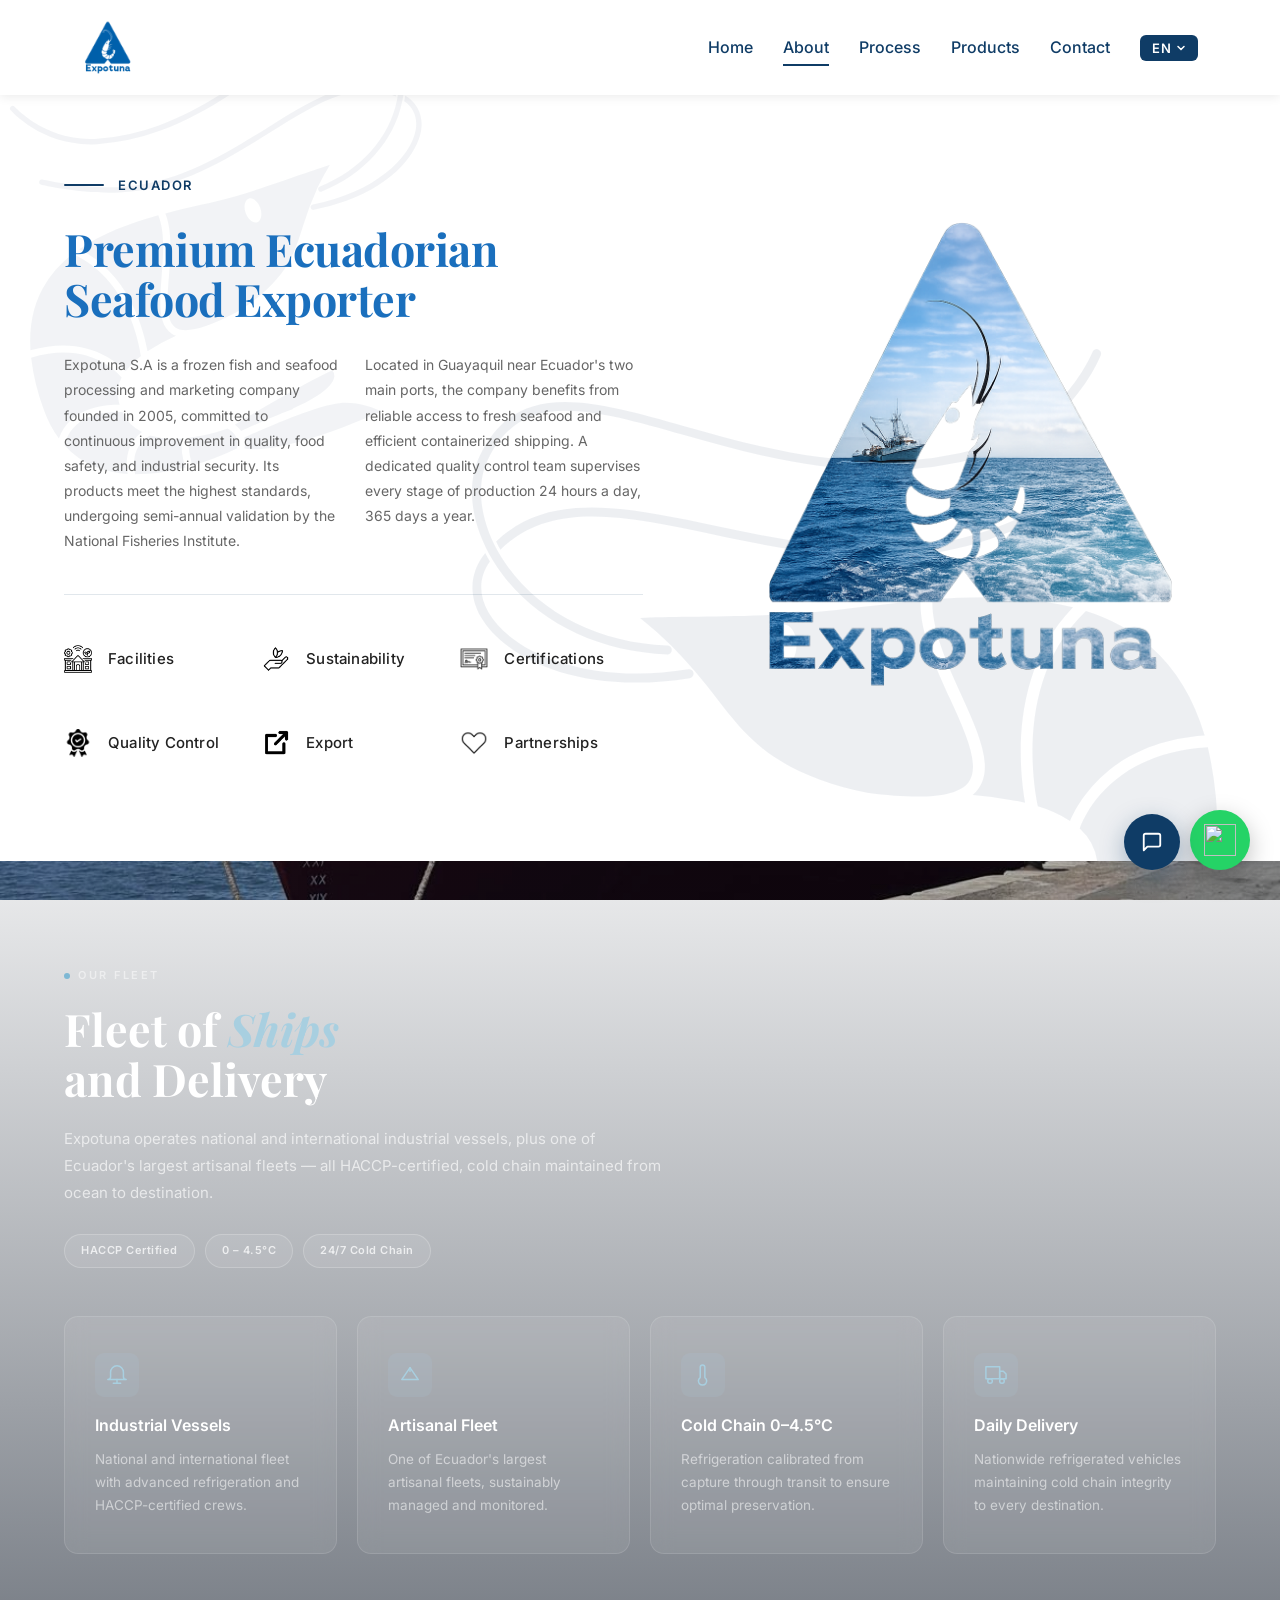
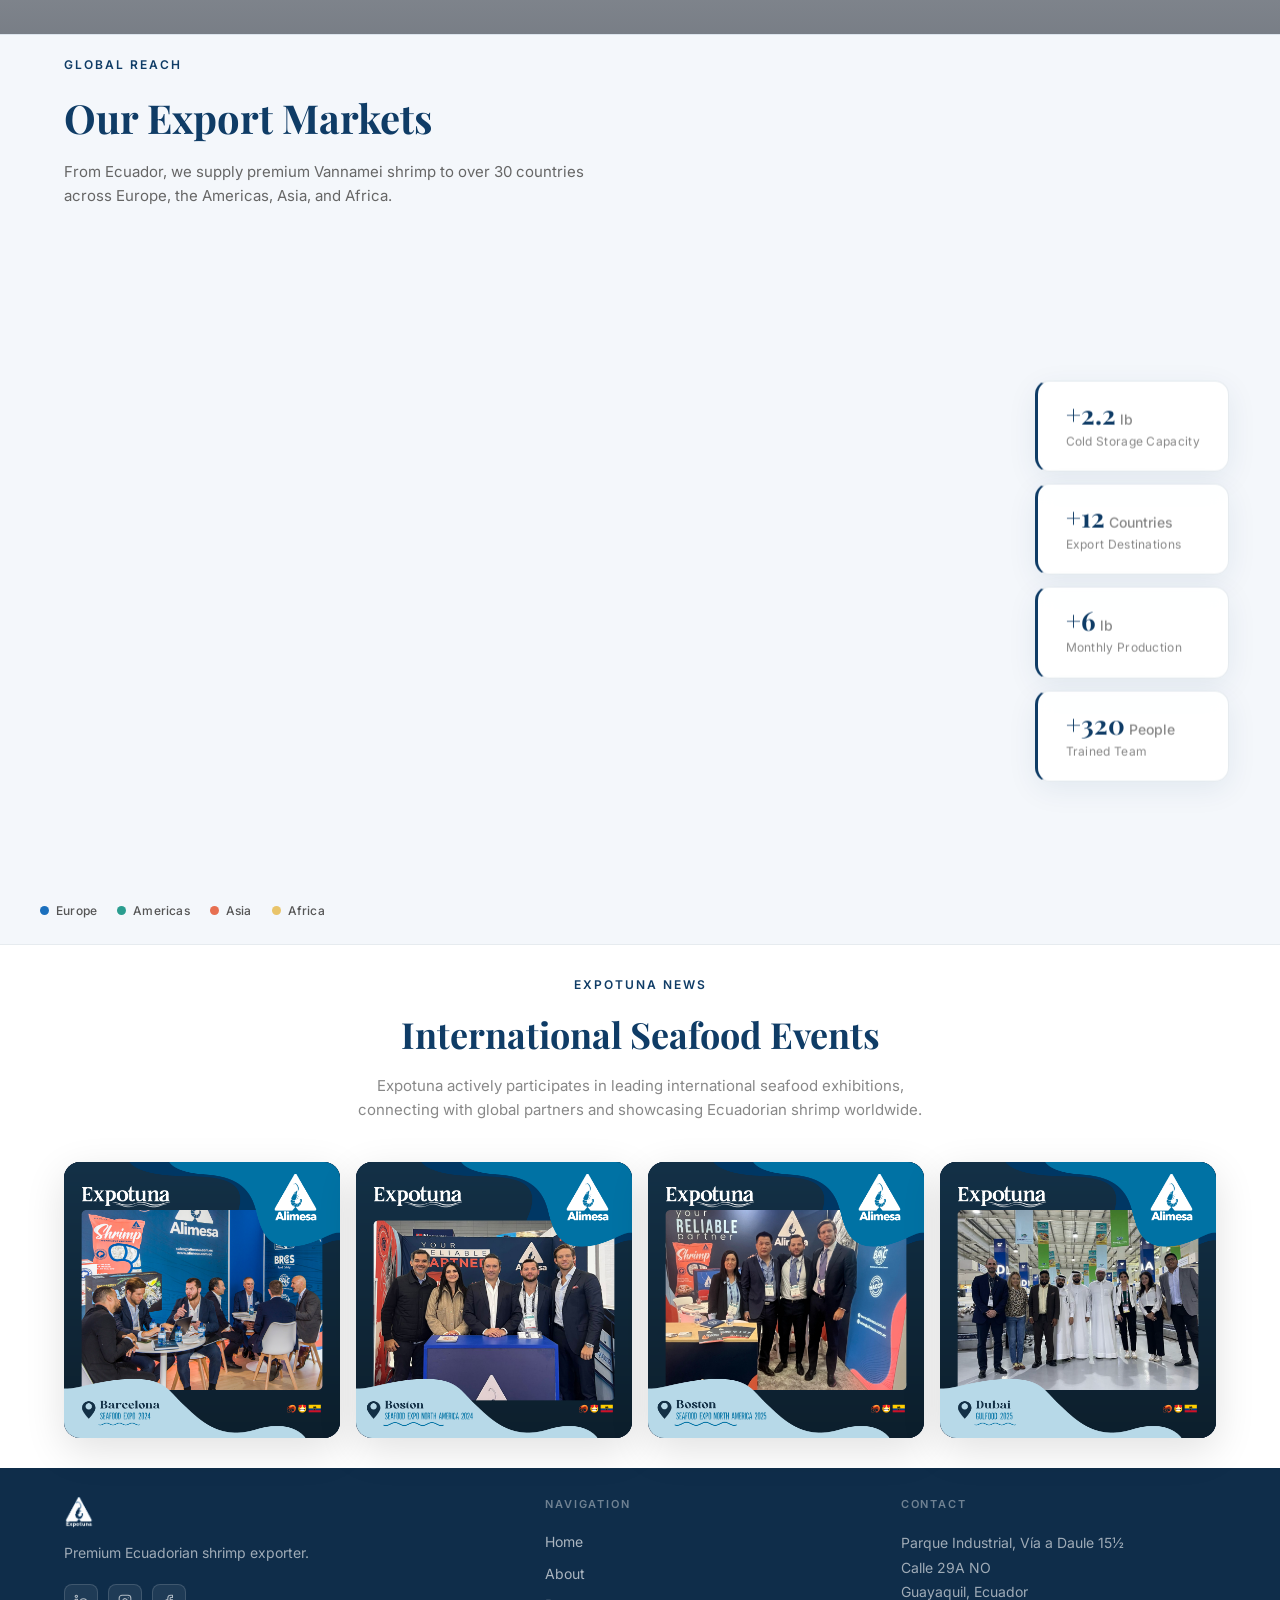
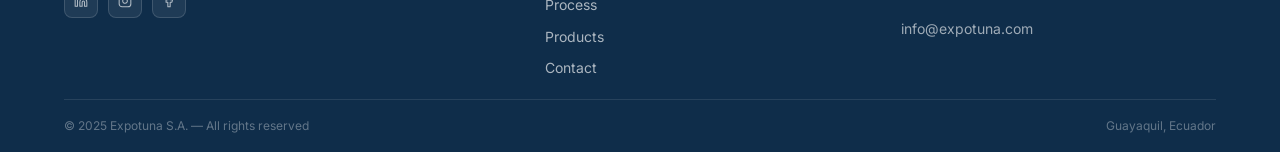
==== commit 0055aa57: "Adding vercel monthly insights of the page" ====
--- a/about.html
+++ b/about.html
@@ -12,6 +12,7 @@
   <link rel="stylesheet" href="css/chatbot.css">
   <link href="https://fonts.googleapis.com/css2?family=Playfair+Display:wght@500;600;700&family=Inter:wght@300;400;500;600&display=swap" rel="stylesheet">
   <link rel="icon" type="image/png" href="assets/logos/expotuna-logo.png">
+  <script defer src="/_vercel/insights/script.js"></script>
 </head>
 
 <a href="https://wa.me/593958924566" class="whatsapp-float" target="_blank">
--- a/css/styles.css
+++ b/css/styles.css
@@ -970,4 +970,96 @@
       transform: translateX(-50%);
       right: auto;
     }
-  }+  }
+
+  /* Añade esto al final de styles.css */
+
+/* Menú móvil con scroll para que idiomas sean accesibles */
+@media (max-width: 768px) {
+    #nav-menu {
+        overflow-y: auto;
+        -webkit-overflow-scrolling: touch;
+    }
+
+    /* El lang switcher dentro del menú móvil no usa dropdown,
+       muestra las opciones directamente como botones */
+    #nav-menu #langSwitcher {
+        position: relative;
+    }
+
+    #nav-menu #langMenu {
+        position: static;
+        display: flex !important;
+        flex-direction: row;
+        gap: 10px;
+        background: none;
+        box-shadow: none;
+        border: none;
+        padding: 0;
+        margin-top: 8px;
+        justify-content: center;
+    }
+
+    #nav-menu #langMenu .lang-option {
+        background: rgba(255,255,255,0.1);
+        color: white;
+        border: 1px solid rgba(255,255,255,0.25);
+        border-radius: 6px;
+        padding: 6px 14px;
+        font-size: 13px;
+        cursor: pointer;
+    }
+
+    #nav-menu #langMenu .lang-option:hover {
+        background: rgba(255,255,255,0.2);
+    }
+
+    /* Ocultar el botón toggle de idioma en móvil ya que mostramos las opciones directamente */
+    #nav-menu #langToggle {
+        display: none;
+    }
+}
+
+/* Añade esto al final de styles.css */
+
+@media (max-width: 768px) {
+
+    /* Ocultar el botón EN con la flecha */
+    #nav-menu .lang-btn {
+        display: none;
+    }
+
+    /* El dropdown siempre visible, estático, sin posición absoluta */
+    #nav-menu .lang-menu {
+        position: static !important;
+        display: flex !important;
+        flex-direction: row;
+        gap: 10px;
+        justify-content: center;
+        background: none;
+        box-shadow: none;
+        border: none;
+        padding: 0;
+        margin-top: 0;
+        opacity: 1 !important;
+        pointer-events: all !important;
+        transform: none !important;
+    }
+
+    /* Estilo de cada botón de idioma */
+    #nav-menu .lang-menu button {
+        background: rgba(255,255,255,0.1);
+        color: white;
+        border: 1px solid rgba(255,255,255,0.25);
+        border-radius: 6px;
+        padding: 7px 14px;
+        font-size: 13px;
+        font-family: 'Inter', sans-serif;
+        cursor: pointer;
+        transition: background 0.2s;
+    }
+
+    #nav-menu .lang-menu button:hover {
+        background: rgba(255,255,255,0.22);
+    }
+}
--- a/css/chatbot.css
+++ b/css/chatbot.css
@@ -1,7 +1,7 @@
 #chat-widget {
     position: fixed;
     bottom: 30px;
-    right: 100px;
+    right: 100px; /* WhatsApp está a right:30px con 60px de ancho, así que 30+60+10=100px */
     z-index: 1000;
     display: flex;
     flex-direction: column;
@@ -45,6 +45,7 @@
     display: flex;
     align-items: center;
     gap: 10px;
+    flex-shrink: 0;
 }
 
 #chat-avatar {
@@ -91,9 +92,9 @@
     display: flex;
     flex-direction: column;
     gap: 10px;
-    max-height: 320px;
     overflow-y: auto;
     background: #f8fafc;
+    flex: 1;
 }
 
 .msg {
@@ -127,6 +128,7 @@
     display: flex;
     gap: 8px;
     background: white;
+    flex-shrink: 0;
 }
 
 #chat-input {
@@ -154,4 +156,32 @@
     transition: background 0.2s;
 }
 
-#chat-send:hover { background: #1a5490; }+#chat-send:hover { background: #1a5490; }
+
+/* ── MÓVIL ── */
+@media (max-width: 768px) {
+    #chat-widget {
+        bottom: 30px;
+        right: 100px;
+    }
+
+    #chat-box {
+        position: fixed;
+        bottom: 90px;
+        right: 16px;
+        left: 16px;
+        width: auto;
+        /* Altura máxima = pantalla - espacio para bubble y barra del navegador */
+        max-height: calc(100dvh - 120px);
+        display: none;
+        flex-direction: column;
+    }
+
+    #chat-box.open { display: flex; }
+
+    #chat-messages {
+        flex: 1;
+        min-height: 0; /* importante para que flex funcione con overflow */
+        max-height: none;
+    }
+}
